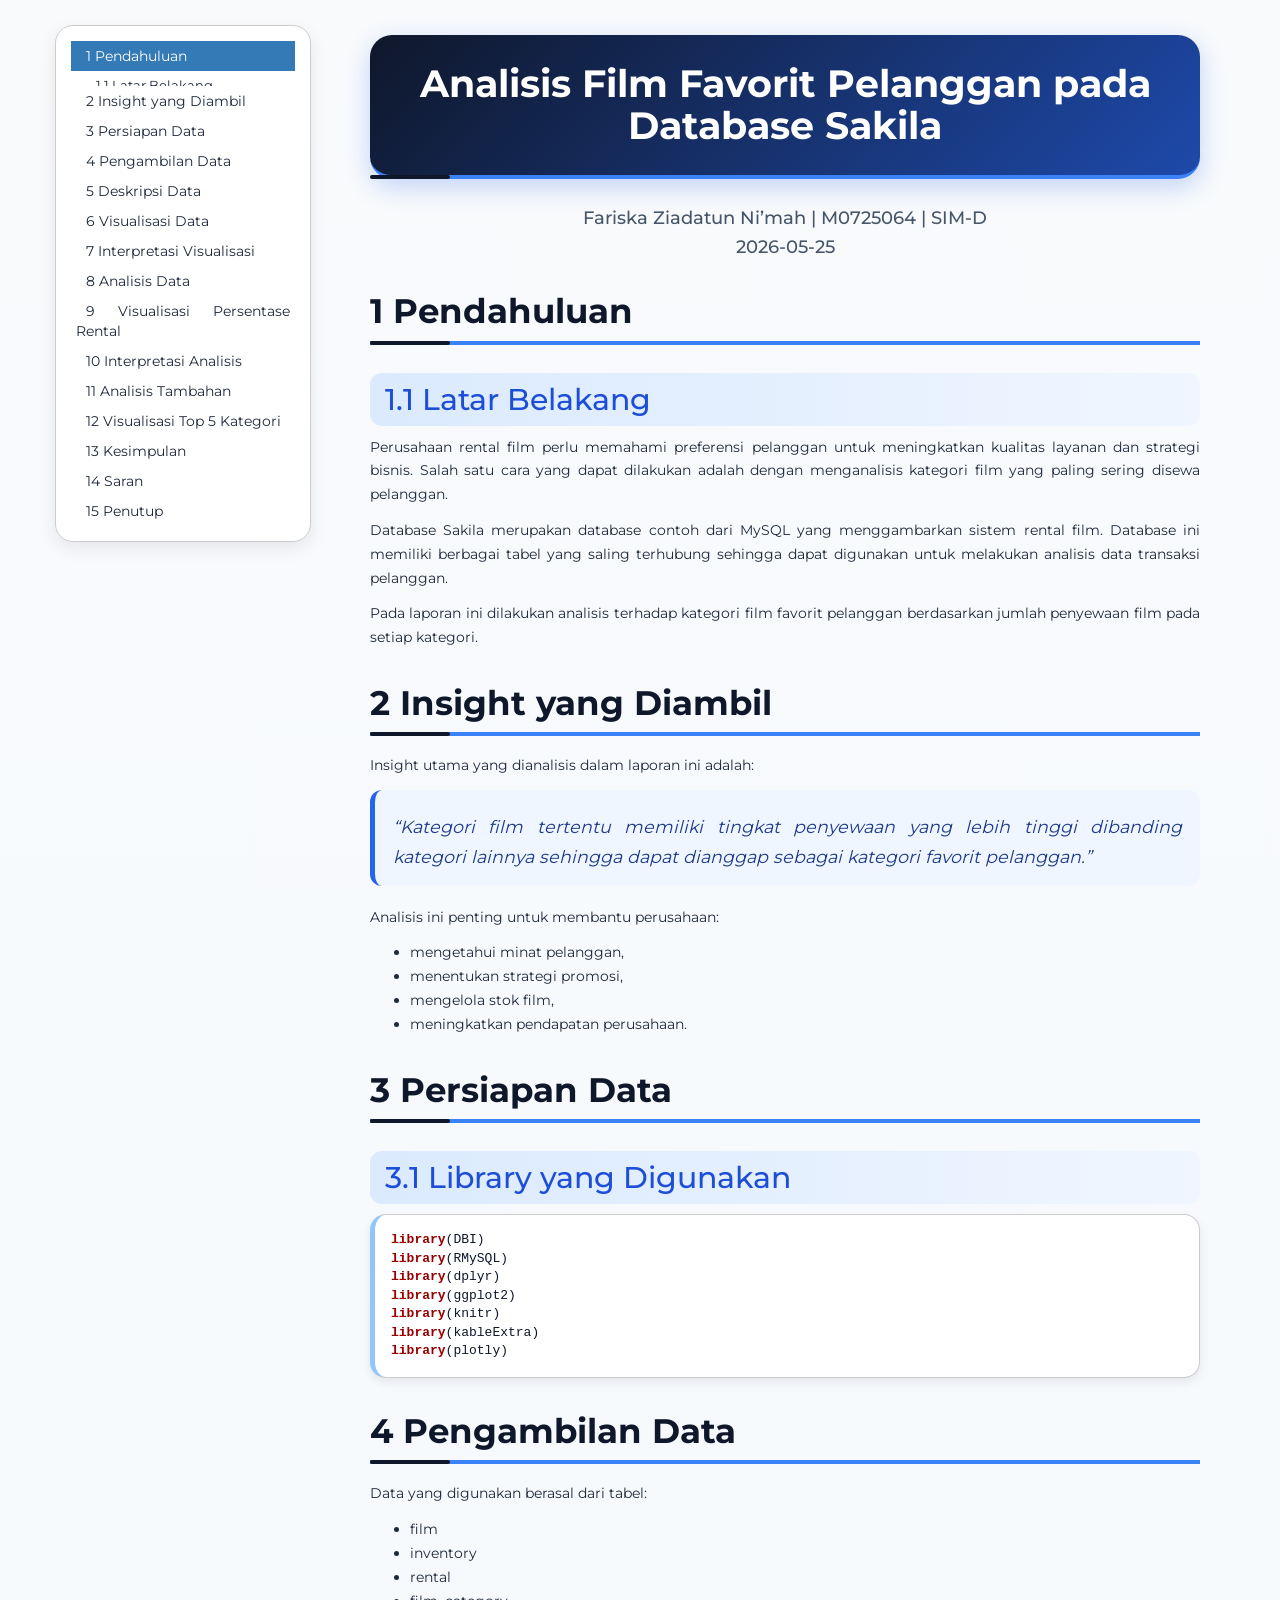
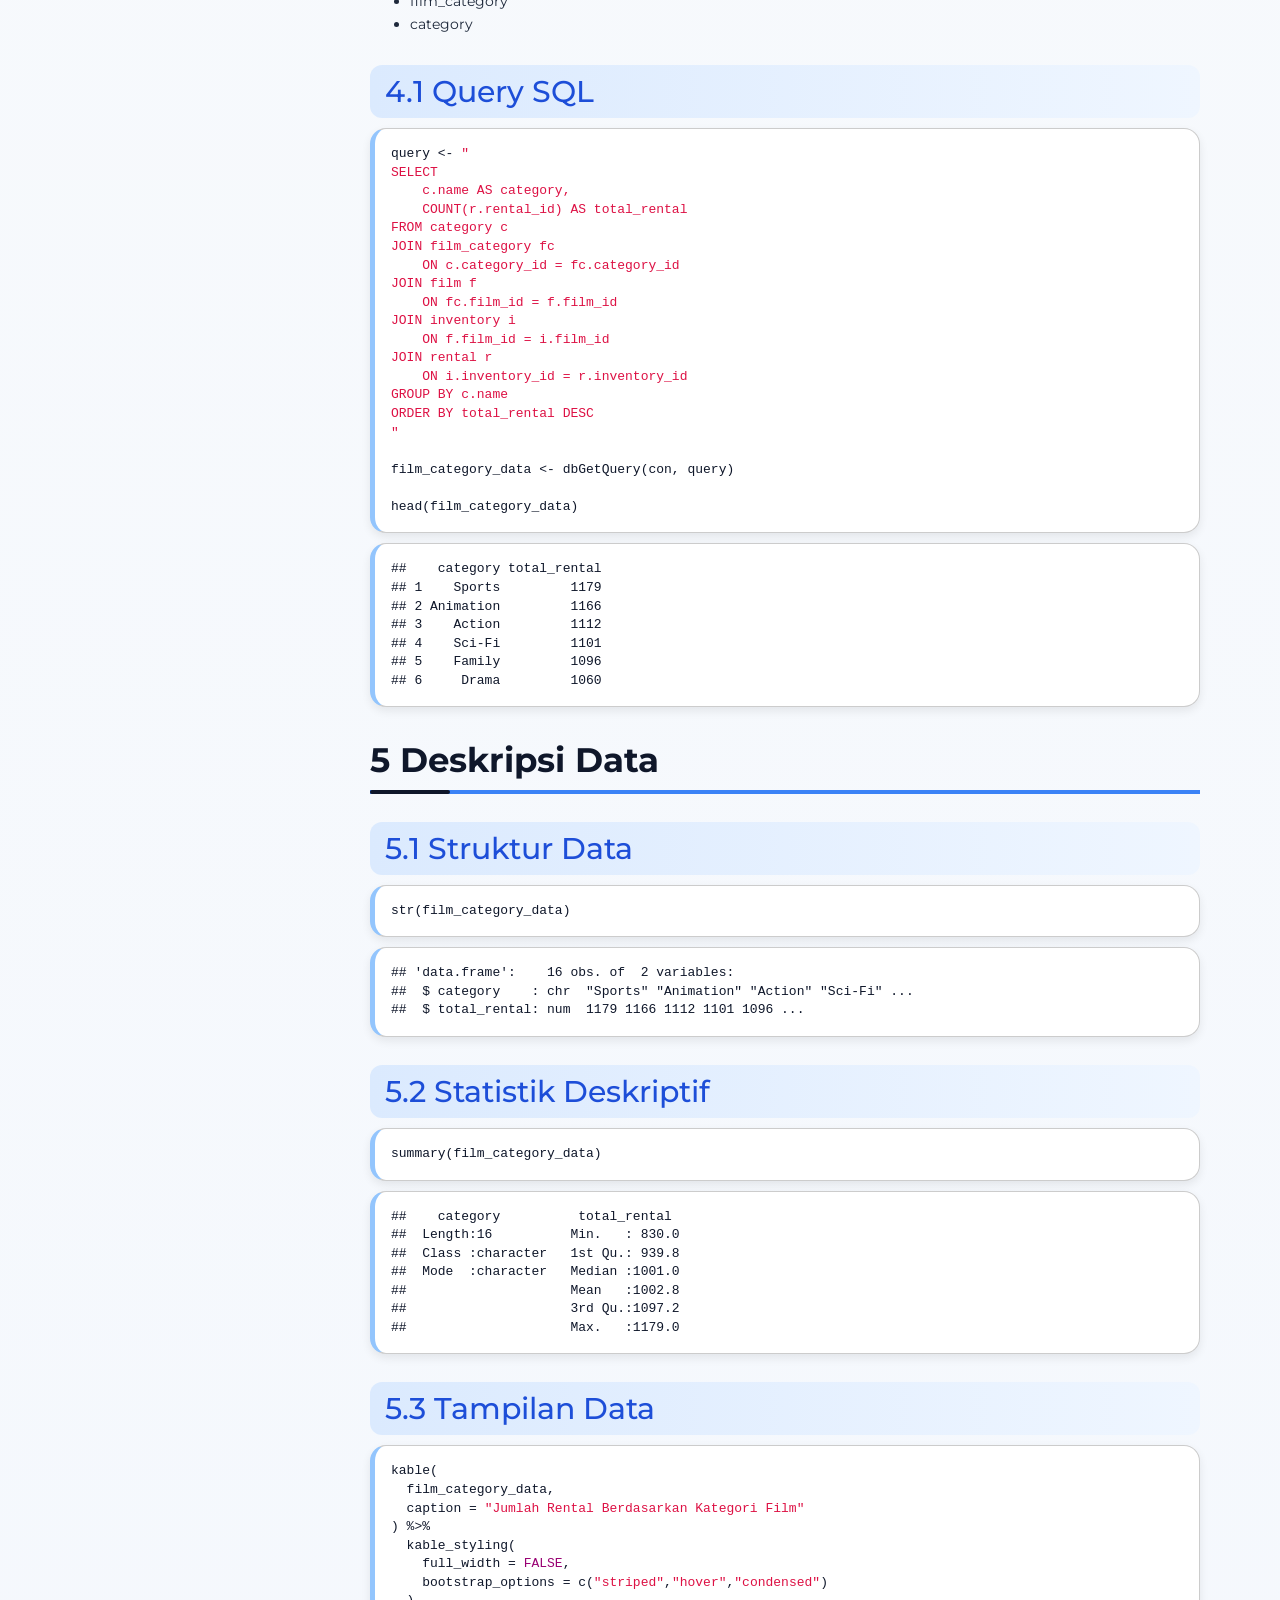
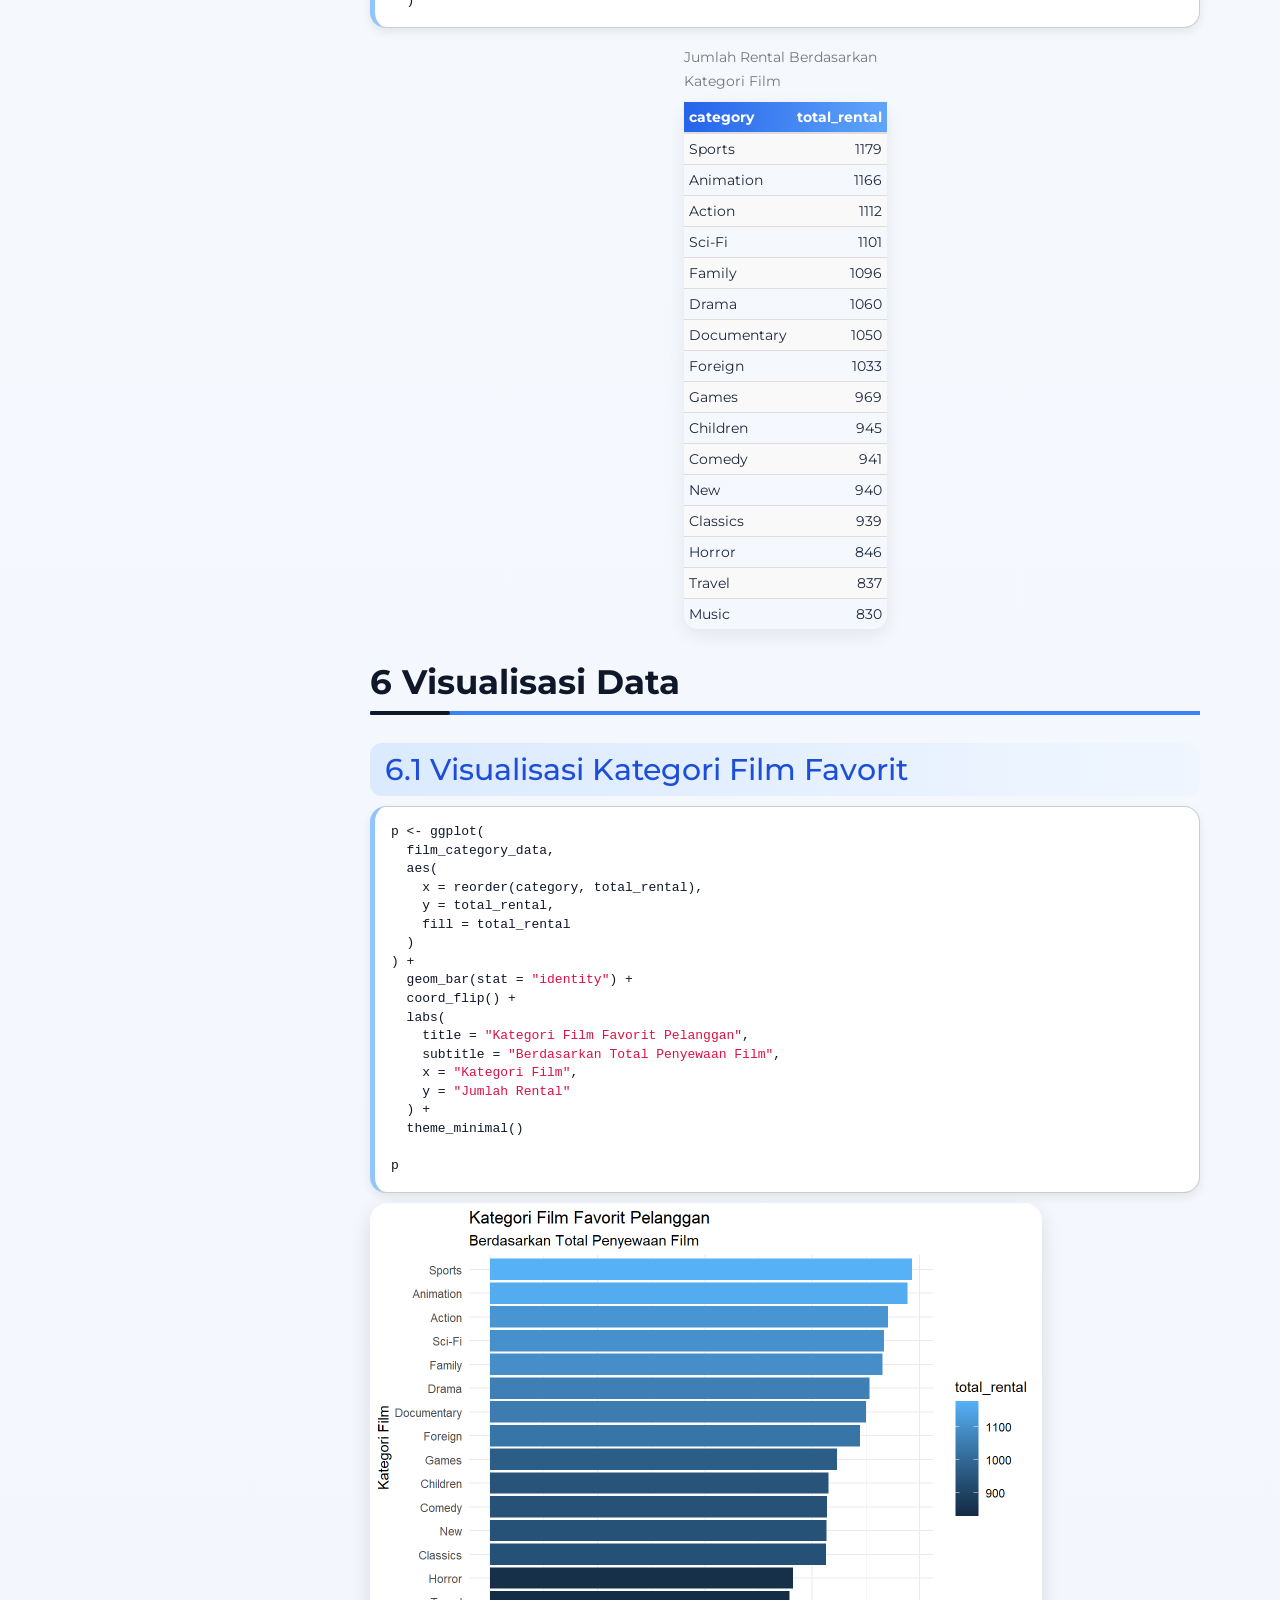
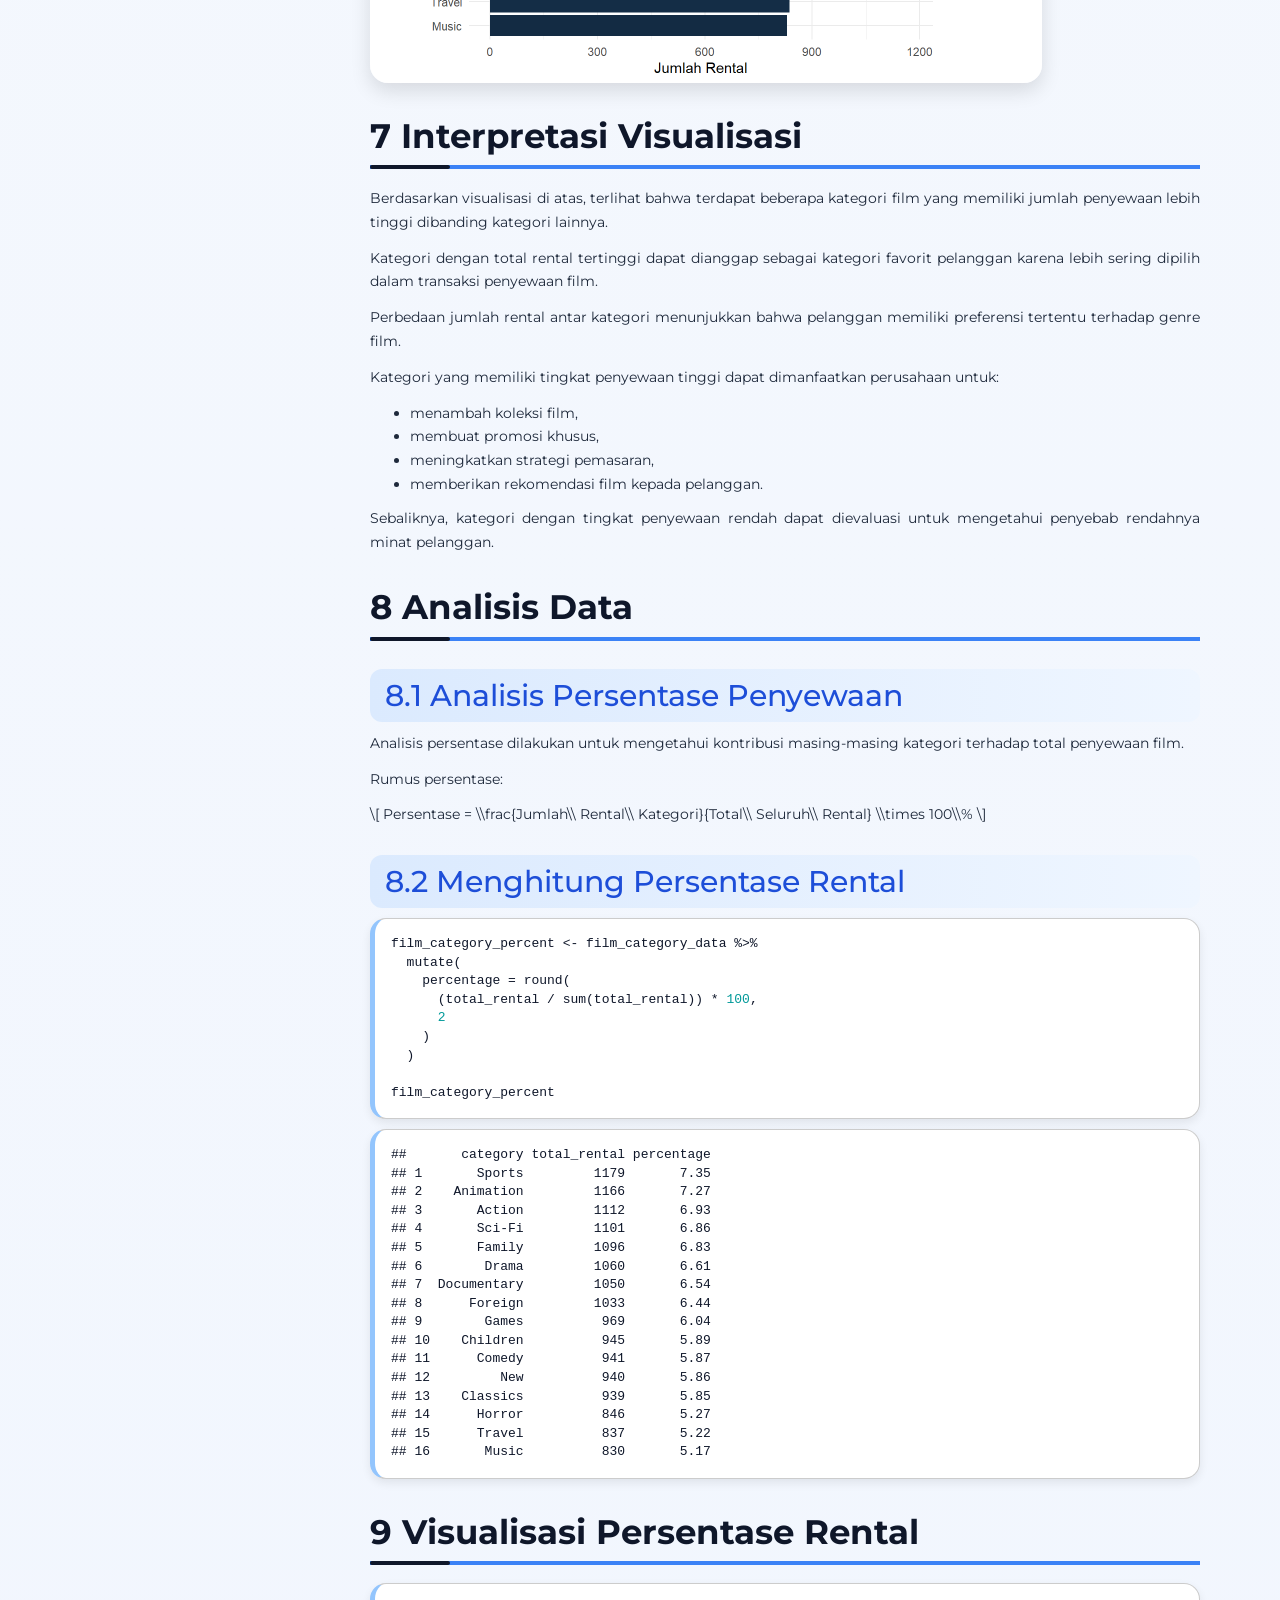
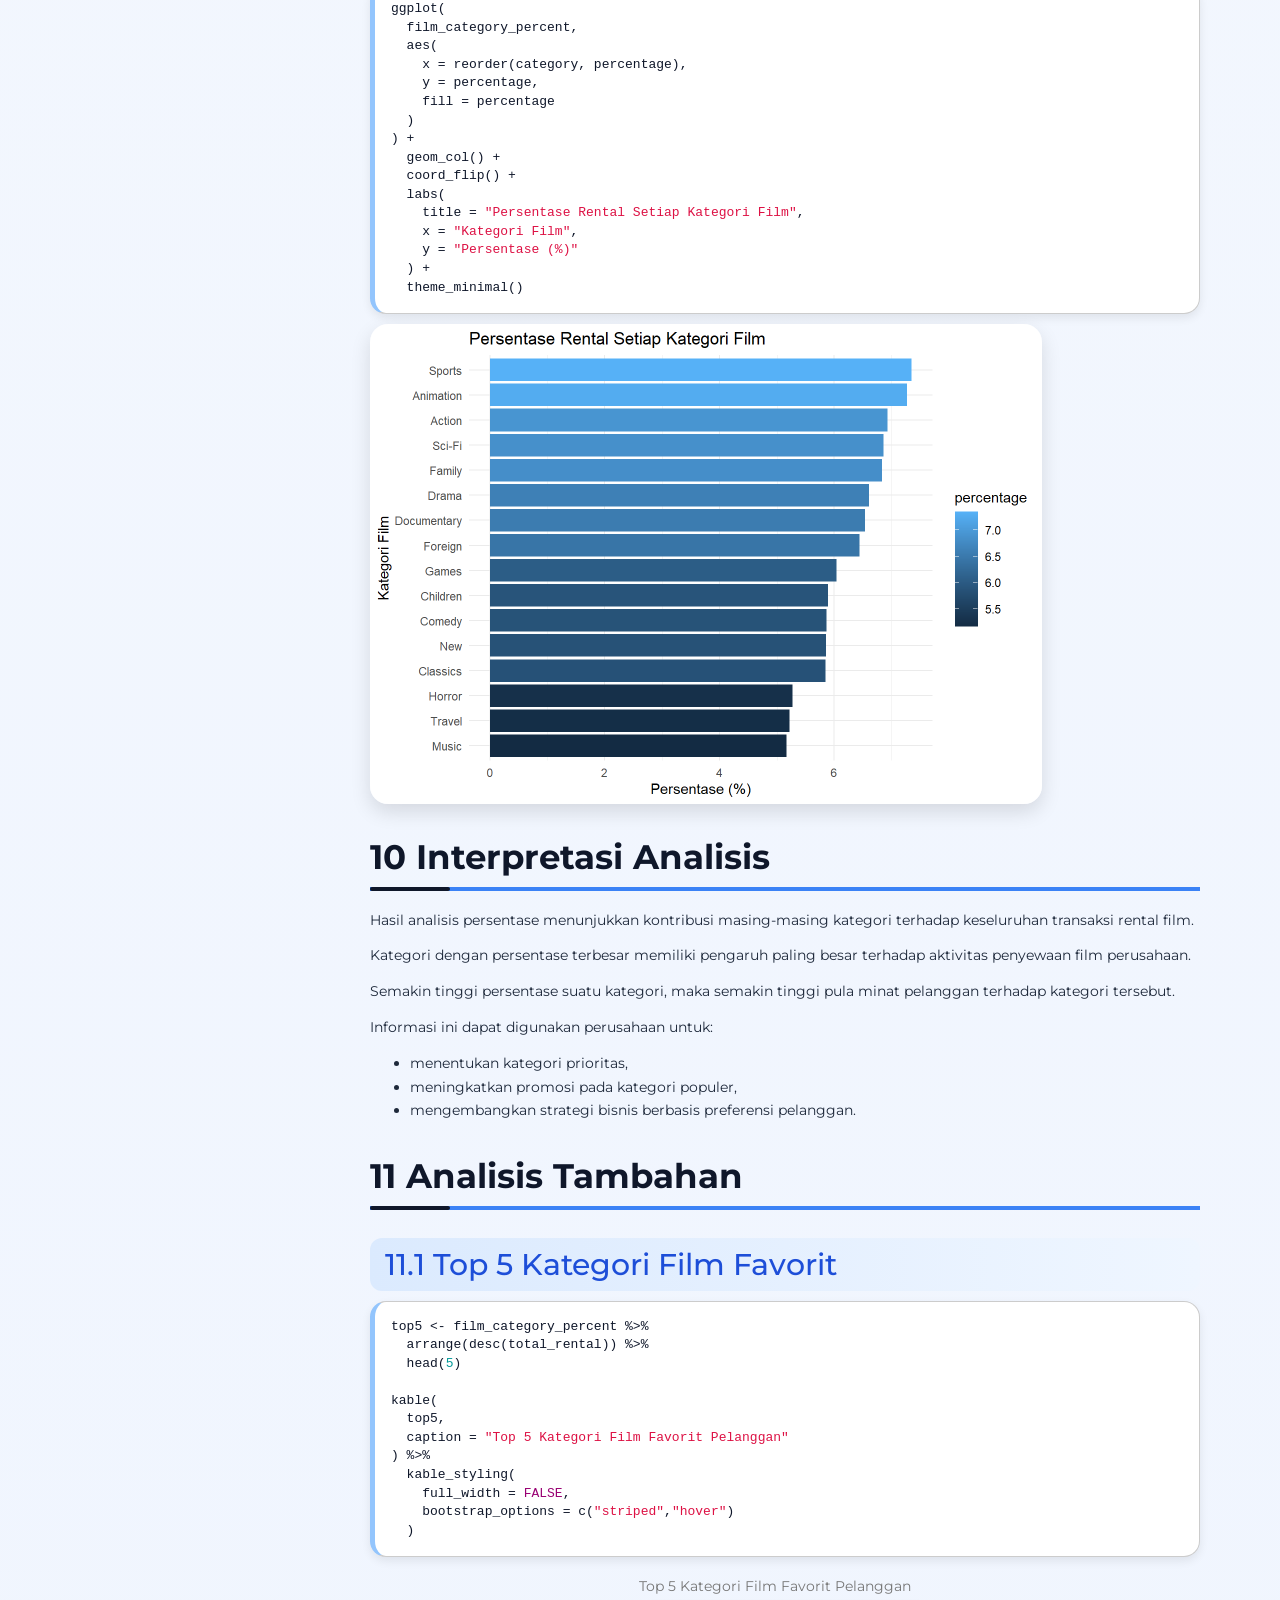
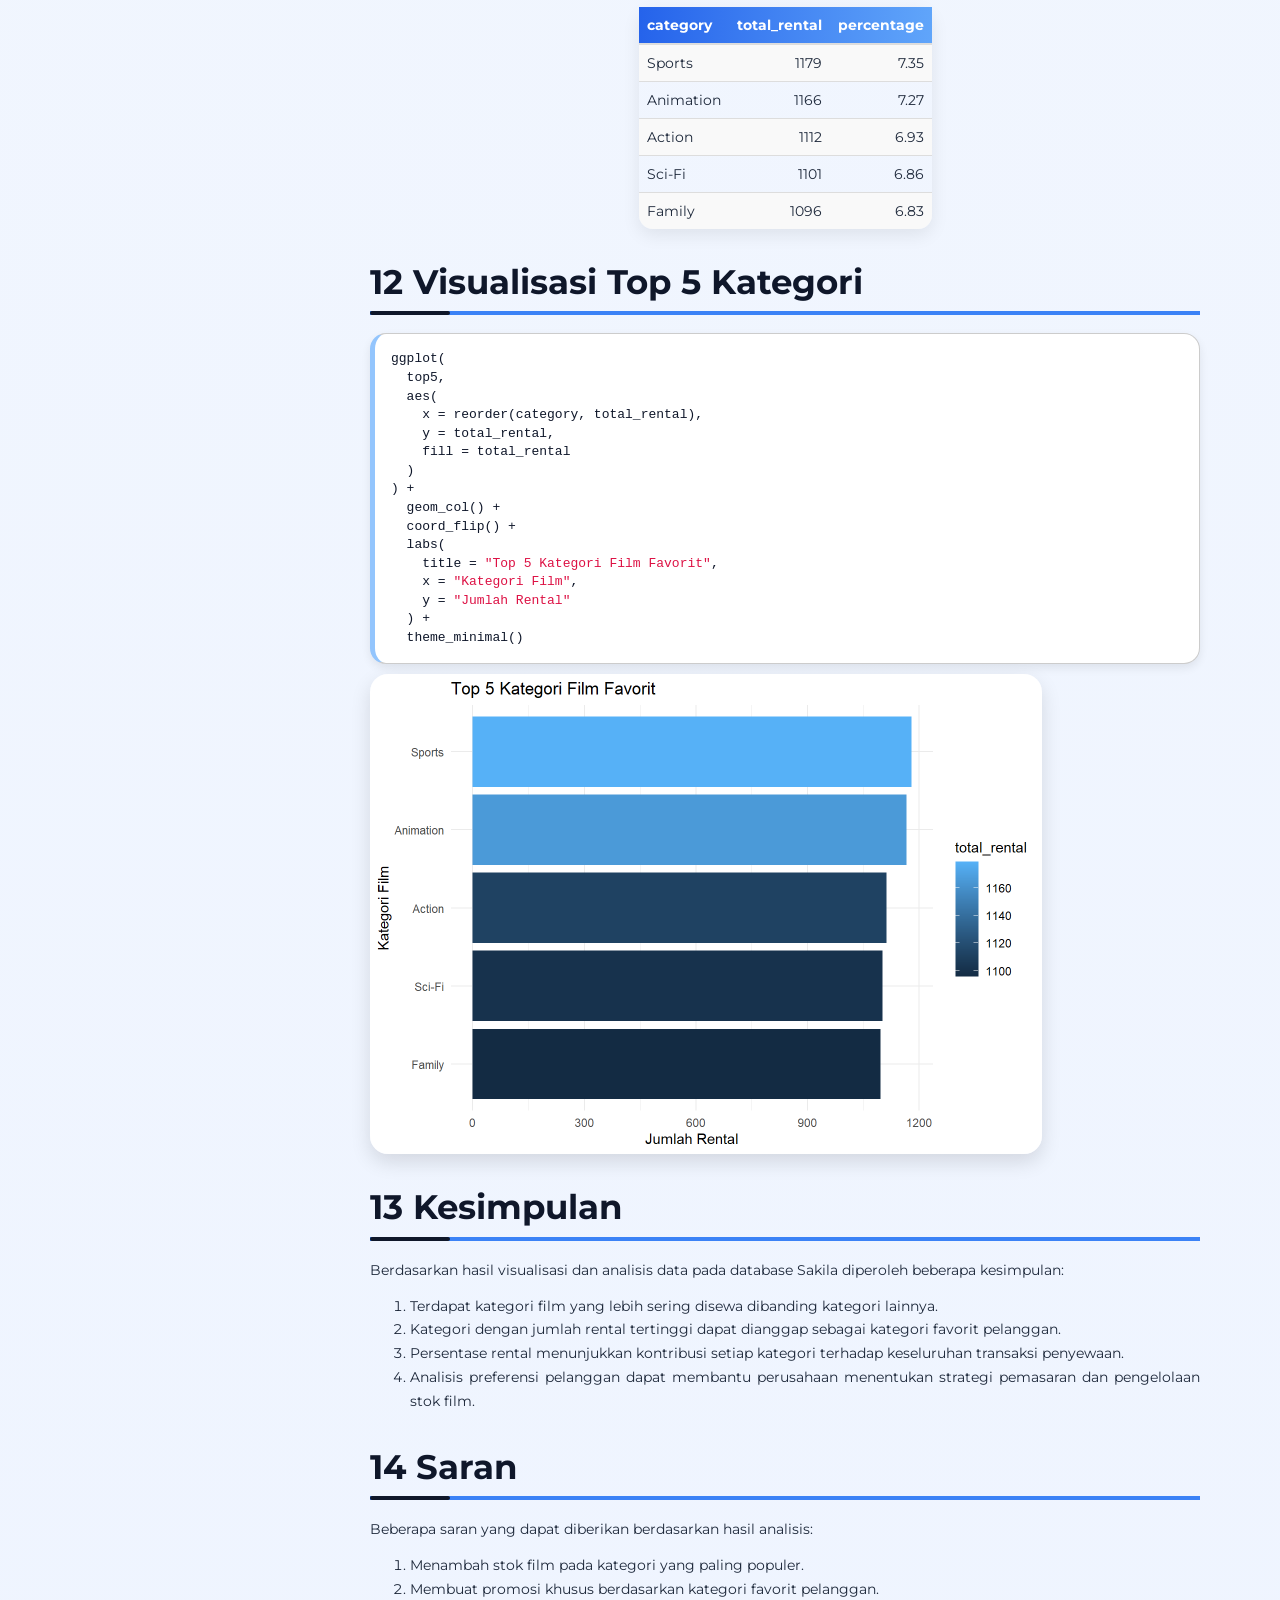
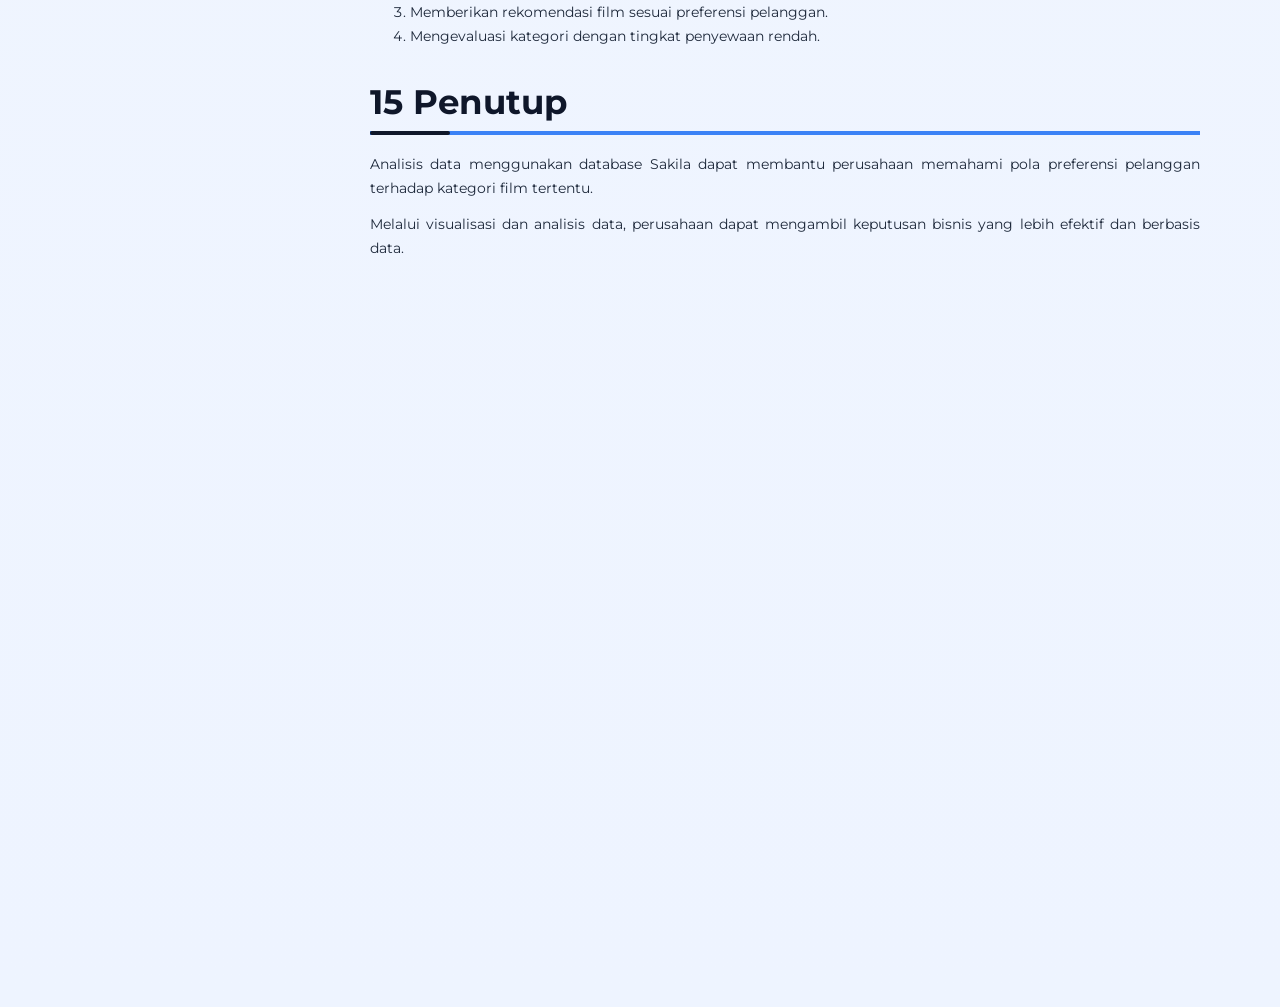
==== SIM_CM1_D_M0725064.html @ 15ae7897 "Add files via upload" ====
<!DOCTYPE html>

<html>

<head>

<meta charset="utf-8" />
<meta name="generator" content="pandoc" />
<meta http-equiv="X-UA-Compatible" content="IE=EDGE" />


<meta name="author" content="Fariska Ziadatun Ni’mah | M0725064 | SIM-D" />

<meta name="date" content="2026-05-25" />

<title>Analisis Film Favorit Pelanggan pada Database Sakila</title>

<script>// Pandoc 2.9 adds attributes on both header and div. We remove the former (to
// be compatible with the behavior of Pandoc < 2.8).
document.addEventListener('DOMContentLoaded', function(e) {
  var hs = document.querySelectorAll("div.section[class*='level'] > :first-child");
  var i, h, a;
  for (i = 0; i < hs.length; i++) {
    h = hs[i];
    if (!/^h[1-6]$/i.test(h.tagName)) continue;  // it should be a header h1-h6
    a = h.attributes;
    while (a.length > 0) h.removeAttribute(a[0].name);
  }
});
</script>
<script>/*! jQuery v3.6.0 | (c) OpenJS Foundation and other contributors | jquery.org/license */
!function(e,t){"use strict";"object"==typeof module&&"object"==typeof module.exports?module.exports=e.document?t(e,!0):function(e){if(!e.document)throw new Error("jQuery requires a window with a document");return t(e)}:t(e)}("undefined"!=typeof window?window:this,function(C,e){"use strict";var t=[],r=Object.getPrototypeOf,s=t.slice,g=t.flat?function(e){return t.flat.call(e)}:function(e){return t.concat.apply([],e)},u=t.push,i=t.indexOf,n={},o=n.toString,v=n.hasOwnProperty,a=v.toString,l=a.call(Object),y={},m=function(e){return"function"==typeof e&&"number"!=typeof e.nodeType&&"function"!=typeof e.item},x=function(e){return null!=e&&e===e.window},E=C.document,c={type:!0,src:!0,nonce:!0,noModule:!0};function b(e,t,n){var r,i,o=(n=n||E).createElement("script");if(o.text=e,t)for(r in c)(i=t[r]||t.getAttribute&&t.getAttribute(r))&&o.setAttribute(r,i);n.head.appendChild(o).parentNode.removeChild(o)}function w(e){return null==e?e+"":"object"==typeof e||"function"==typeof e?n[o.call(e)]||"object":typeof e}var f="3.6.0",S=function(e,t){return new S.fn.init(e,t)};function p(e){var t=!!e&&"length"in e&&e.length,n=w(e);return!m(e)&&!x(e)&&("array"===n||0===t||"number"==typeof t&&0<t&&t-1 in e)}S.fn=S.prototype={jquery:f,constructor:S,length:0,toArray:function(){return s.call(this)},get:function(e){return null==e?s.call(this):e<0?this[e+this.length]:this[e]},pushStack:function(e){var t=S.merge(this.constructor(),e);return t.prevObject=this,t},each:function(e){return S.each(this,e)},map:function(n){return this.pushStack(S.map(this,function(e,t){return n.call(e,t,e)}))},slice:function(){return this.pushStack(s.apply(this,arguments))},first:function(){return this.eq(0)},last:function(){return this.eq(-1)},even:function(){return this.pushStack(S.grep(this,function(e,t){return(t+1)%2}))},odd:function(){return this.pushStack(S.grep(this,function(e,t){return t%2}))},eq:function(e){var t=this.length,n=+e+(e<0?t:0);return this.pushStack(0<=n&&n<t?[this[n]]:[])},end:function(){return this.prevObject||this.constructor()},push:u,sort:t.sort,splice:t.splice},S.extend=S.fn.extend=function(){var e,t,n,r,i,o,a=arguments[0]||{},s=1,u=arguments.length,l=!1;for("boolean"==typeof a&&(l=a,a=arguments[s]||{},s++),"object"==typeof a||m(a)||(a={}),s===u&&(a=this,s--);s<u;s++)if(null!=(e=arguments[s]))for(t in e)r=e[t],"__proto__"!==t&&a!==r&&(l&&r&&(S.isPlainObject(r)||(i=Array.isArray(r)))?(n=a[t],o=i&&!Array.isArray(n)?[]:i||S.isPlainObject(n)?n:{},i=!1,a[t]=S.extend(l,o,r)):void 0!==r&&(a[t]=r));return a},S.extend({expando:"jQuery"+(f+Math.random()).replace(/\D/g,""),isReady:!0,error:function(e){throw new Error(e)},noop:function(){},isPlainObject:function(e){var t,n;return!(!e||"[object Object]"!==o.call(e))&&(!(t=r(e))||"function"==typeof(n=v.call(t,"constructor")&&t.constructor)&&a.call(n)===l)},isEmptyObject:function(e){var t;for(t in e)return!1;return!0},globalEval:function(e,t,n){b(e,{nonce:t&&t.nonce},n)},each:function(e,t){var n,r=0;if(p(e)){for(n=e.length;r<n;r++)if(!1===t.call(e[r],r,e[r]))break}else for(r in e)if(!1===t.call(e[r],r,e[r]))break;return e},makeArray:function(e,t){var n=t||[];return null!=e&&(p(Object(e))?S.merge(n,"string"==typeof e?[e]:e):u.call(n,e)),n},inArray:function(e,t,n){return null==t?-1:i.call(t,e,n)},merge:function(e,t){for(var n=+t.length,r=0,i=e.length;r<n;r++)e[i++]=t[r];return e.length=i,e},grep:function(e,t,n){for(var r=[],i=0,o=e.length,a=!n;i<o;i++)!t(e[i],i)!==a&&r.push(e[i]);return r},map:function(e,t,n){var r,i,o=0,a=[];if(p(e))for(r=e.length;o<r;o++)null!=(i=t(e[o],o,n))&&a.push(i);else for(o in e)null!=(i=t(e[o],o,n))&&a.push(i);return g(a)},guid:1,support:y}),"function"==typeof Symbol&&(S.fn[Symbol.iterator]=t[Symbol.iterator]),S.each("Boolean Number String Function Array Date RegExp Object Error Symbol".split(" "),function(e,t){n["[object "+t+"]"]=t.toLowerCase()});var d=function(n){var e,d,b,o,i,h,f,g,w,u,l,T,C,a,E,v,s,c,y,S="sizzle"+1*new Date,p=n.document,k=0,r=0,m=ue(),x=ue(),A=ue(),N=ue(),j=function(e,t){return e===t&&(l=!0),0},D={}.hasOwnProperty,t=[],q=t.pop,L=t.push,H=t.push,O=t.slice,P=function(e,t){for(var n=0,r=e.length;n<r;n++)if(e[n]===t)return n;return-1},R="checked|selected|async|autofocus|autoplay|controls|defer|disabled|hidden|ismap|loop|multiple|open|readonly|required|scoped",M="[\\x20\\t\\r\\n\\f]",I="(?:\\\\[\\da-fA-F]{1,6}"+M+"?|\\\\[^\\r\\n\\f]|[\\w-]|[^\0-\\x7f])+",W="\\["+M+"*("+I+")(?:"+M+"*([*^$|!~]?=)"+M+"*(?:'((?:\\\\.|[^\\\\'])*)'|\"((?:\\\\.|[^\\\\\"])*)\"|("+I+"))|)"+M+"*\\]",F=":("+I+")(?:\\((('((?:\\\\.|[^\\\\'])*)'|\"((?:\\\\.|[^\\\\\"])*)\")|((?:\\\\.|[^\\\\()[\\]]|"+W+")*)|.*)\\)|)",B=new RegExp(M+"+","g"),$=new RegExp("^"+M+"+|((?:^|[^\\\\])(?:\\\\.)*)"+M+"+$","g"),_=new RegExp("^"+M+"*,"+M+"*"),z=new RegExp("^"+M+"*([>+~]|"+M+")"+M+"*"),U=new RegExp(M+"|>"),X=new RegExp(F),V=new RegExp("^"+I+"$"),G={ID:new RegExp("^#("+I+")"),CLASS:new RegExp("^\\.("+I+")"),TAG:new RegExp("^("+I+"|[*])"),ATTR:new RegExp("^"+W),PSEUDO:new RegExp("^"+F),CHILD:new RegExp("^:(only|first|last|nth|nth-last)-(child|of-type)(?:\\("+M+"*(even|odd|(([+-]|)(\\d*)n|)"+M+"*(?:([+-]|)"+M+"*(\\d+)|))"+M+"*\\)|)","i"),bool:new RegExp("^(?:"+R+")$","i"),needsContext:new RegExp("^"+M+"*[>+~]|:(even|odd|eq|gt|lt|nth|first|last)(?:\\("+M+"*((?:-\\d)?\\d*)"+M+"*\\)|)(?=[^-]|$)","i")},Y=/HTML$/i,Q=/^(?:input|select|textarea|button)$/i,J=/^h\d$/i,K=/^[^{]+\{\s*\[native \w/,Z=/^(?:#([\w-]+)|(\w+)|\.([\w-]+))$/,ee=/[+~]/,te=new RegExp("\\\\[\\da-fA-F]{1,6}"+M+"?|\\\\([^\\r\\n\\f])","g"),ne=function(e,t){var n="0x"+e.slice(1)-65536;return t||(n<0?String.fromCharCode(n+65536):String.fromCharCode(n>>10|55296,1023&n|56320))},re=/([\0-\x1f\x7f]|^-?\d)|^-$|[^\0-\x1f\x7f-\uFFFF\w-]/g,ie=function(e,t){return t?"\0"===e?"\ufffd":e.slice(0,-1)+"\\"+e.charCodeAt(e.length-1).toString(16)+" ":"\\"+e},oe=function(){T()},ae=be(function(e){return!0===e.disabled&&"fieldset"===e.nodeName.toLowerCase()},{dir:"parentNode",next:"legend"});try{H.apply(t=O.call(p.childNodes),p.childNodes),t[p.childNodes.length].nodeType}catch(e){H={apply:t.length?function(e,t){L.apply(e,O.call(t))}:function(e,t){var n=e.length,r=0;while(e[n++]=t[r++]);e.length=n-1}}}function se(t,e,n,r){var i,o,a,s,u,l,c,f=e&&e.ownerDocument,p=e?e.nodeType:9;if(n=n||[],"string"!=typeof t||!t||1!==p&&9!==p&&11!==p)return n;if(!r&&(T(e),e=e||C,E)){if(11!==p&&(u=Z.exec(t)))if(i=u[1]){if(9===p){if(!(a=e.getElementById(i)))return n;if(a.id===i)return n.push(a),n}else if(f&&(a=f.getElementById(i))&&y(e,a)&&a.id===i)return n.push(a),n}else{if(u[2])return H.apply(n,e.getElementsByTagName(t)),n;if((i=u[3])&&d.getElementsByClassName&&e.getElementsByClassName)return H.apply(n,e.getElementsByClassName(i)),n}if(d.qsa&&!N[t+" "]&&(!v||!v.test(t))&&(1!==p||"object"!==e.nodeName.toLowerCase())){if(c=t,f=e,1===p&&(U.test(t)||z.test(t))){(f=ee.test(t)&&ye(e.parentNode)||e)===e&&d.scope||((s=e.getAttribute("id"))?s=s.replace(re,ie):e.setAttribute("id",s=S)),o=(l=h(t)).length;while(o--)l[o]=(s?"#"+s:":scope")+" "+xe(l[o]);c=l.join(",")}try{return H.apply(n,f.querySelectorAll(c)),n}catch(e){N(t,!0)}finally{s===S&&e.removeAttribute("id")}}}return g(t.replace($,"$1"),e,n,r)}function ue(){var r=[];return function e(t,n){return r.push(t+" ")>b.cacheLength&&delete e[r.shift()],e[t+" "]=n}}function le(e){return e[S]=!0,e}function ce(e){var t=C.createElement("fieldset");try{return!!e(t)}catch(e){return!1}finally{t.parentNode&&t.parentNode.removeChild(t),t=null}}function fe(e,t){var n=e.split("|"),r=n.length;while(r--)b.attrHandle[n[r]]=t}function pe(e,t){var n=t&&e,r=n&&1===e.nodeType&&1===t.nodeType&&e.sourceIndex-t.sourceIndex;if(r)return r;if(n)while(n=n.nextSibling)if(n===t)return-1;return e?1:-1}function de(t){return function(e){return"input"===e.nodeName.toLowerCase()&&e.type===t}}function he(n){return function(e){var t=e.nodeName.toLowerCase();return("input"===t||"button"===t)&&e.type===n}}function ge(t){return function(e){return"form"in e?e.parentNode&&!1===e.disabled?"label"in e?"label"in e.parentNode?e.parentNode.disabled===t:e.disabled===t:e.isDisabled===t||e.isDisabled!==!t&&ae(e)===t:e.disabled===t:"label"in e&&e.disabled===t}}function ve(a){return le(function(o){return o=+o,le(function(e,t){var n,r=a([],e.length,o),i=r.length;while(i--)e[n=r[i]]&&(e[n]=!(t[n]=e[n]))})})}function ye(e){return e&&"undefined"!=typeof e.getElementsByTagName&&e}for(e in d=se.support={},i=se.isXML=function(e){var t=e&&e.namespaceURI,n=e&&(e.ownerDocument||e).documentElement;return!Y.test(t||n&&n.nodeName||"HTML")},T=se.setDocument=function(e){var t,n,r=e?e.ownerDocument||e:p;return r!=C&&9===r.nodeType&&r.documentElement&&(a=(C=r).documentElement,E=!i(C),p!=C&&(n=C.defaultView)&&n.top!==n&&(n.addEventListener?n.addEventListener("unload",oe,!1):n.attachEvent&&n.attachEvent("onunload",oe)),d.scope=ce(function(e){return a.appendChild(e).appendChild(C.createElement("div")),"undefined"!=typeof e.querySelectorAll&&!e.querySelectorAll(":scope fieldset div").length}),d.attributes=ce(function(e){return e.className="i",!e.getAttribute("className")}),d.getElementsByTagName=ce(function(e){return e.appendChild(C.createComment("")),!e.getElementsByTagName("*").length}),d.getElementsByClassName=K.test(C.getElementsByClassName),d.getById=ce(function(e){return a.appendChild(e).id=S,!C.getElementsByName||!C.getElementsByName(S).length}),d.getById?(b.filter.ID=function(e){var t=e.replace(te,ne);return function(e){return e.getAttribute("id")===t}},b.find.ID=function(e,t){if("undefined"!=typeof t.getElementById&&E){var n=t.getElementById(e);return n?[n]:[]}}):(b.filter.ID=function(e){var n=e.replace(te,ne);return function(e){var t="undefined"!=typeof e.getAttributeNode&&e.getAttributeNode("id");return t&&t.value===n}},b.find.ID=function(e,t){if("undefined"!=typeof t.getElementById&&E){var n,r,i,o=t.getElementById(e);if(o){if((n=o.getAttributeNode("id"))&&n.value===e)return[o];i=t.getElementsByName(e),r=0;while(o=i[r++])if((n=o.getAttributeNode("id"))&&n.value===e)return[o]}return[]}}),b.find.TAG=d.getElementsByTagName?function(e,t){return"undefined"!=typeof t.getElementsByTagName?t.getElementsByTagName(e):d.qsa?t.querySelectorAll(e):void 0}:function(e,t){var n,r=[],i=0,o=t.getElementsByTagName(e);if("*"===e){while(n=o[i++])1===n.nodeType&&r.push(n);return r}return o},b.find.CLASS=d.getElementsByClassName&&function(e,t){if("undefined"!=typeof t.getElementsByClassName&&E)return t.getElementsByClassName(e)},s=[],v=[],(d.qsa=K.test(C.querySelectorAll))&&(ce(function(e){var t;a.appendChild(e).innerHTML="<a id='"+S+"'></a><select id='"+S+"-\r\\' msallowcapture=''><option selected=''></option></select>",e.querySelectorAll("[msallowcapture^='']").length&&v.push("[*^$]="+M+"*(?:''|\"\")"),e.querySelectorAll("[selected]").length||v.push("\\["+M+"*(?:value|"+R+")"),e.querySelectorAll("[id~="+S+"-]").length||v.push("~="),(t=C.createElement("input")).setAttribute("name",""),e.appendChild(t),e.querySelectorAll("[name='']").length||v.push("\\["+M+"*name"+M+"*="+M+"*(?:''|\"\")"),e.querySelectorAll(":checked").length||v.push(":checked"),e.querySelectorAll("a#"+S+"+*").length||v.push(".#.+[+~]"),e.querySelectorAll("\\\f"),v.push("[\\r\\n\\f]")}),ce(function(e){e.innerHTML="<a href='' disabled='disabled'></a><select disabled='disabled'><option/></select>";var t=C.createElement("input");t.setAttribute("type","hidden"),e.appendChild(t).setAttribute("name","D"),e.querySelectorAll("[name=d]").length&&v.push("name"+M+"*[*^$|!~]?="),2!==e.querySelectorAll(":enabled").length&&v.push(":enabled",":disabled"),a.appendChild(e).disabled=!0,2!==e.querySelectorAll(":disabled").length&&v.push(":enabled",":disabled"),e.querySelectorAll("*,:x"),v.push(",.*:")})),(d.matchesSelector=K.test(c=a.matches||a.webkitMatchesSelector||a.mozMatchesSelector||a.oMatchesSelector||a.msMatchesSelector))&&ce(function(e){d.disconnectedMatch=c.call(e,"*"),c.call(e,"[s!='']:x"),s.push("!=",F)}),v=v.length&&new RegExp(v.join("|")),s=s.length&&new RegExp(s.join("|")),t=K.test(a.compareDocumentPosition),y=t||K.test(a.contains)?function(e,t){var n=9===e.nodeType?e.documentElement:e,r=t&&t.parentNode;return e===r||!(!r||1!==r.nodeType||!(n.contains?n.contains(r):e.compareDocumentPosition&&16&e.compareDocumentPosition(r)))}:function(e,t){if(t)while(t=t.parentNode)if(t===e)return!0;return!1},j=t?function(e,t){if(e===t)return l=!0,0;var n=!e.compareDocumentPosition-!t.compareDocumentPosition;return n||(1&(n=(e.ownerDocument||e)==(t.ownerDocument||t)?e.compareDocumentPosition(t):1)||!d.sortDetached&&t.compareDocumentPosition(e)===n?e==C||e.ownerDocument==p&&y(p,e)?-1:t==C||t.ownerDocument==p&&y(p,t)?1:u?P(u,e)-P(u,t):0:4&n?-1:1)}:function(e,t){if(e===t)return l=!0,0;var n,r=0,i=e.parentNode,o=t.parentNode,a=[e],s=[t];if(!i||!o)return e==C?-1:t==C?1:i?-1:o?1:u?P(u,e)-P(u,t):0;if(i===o)return pe(e,t);n=e;while(n=n.parentNode)a.unshift(n);n=t;while(n=n.parentNode)s.unshift(n);while(a[r]===s[r])r++;return r?pe(a[r],s[r]):a[r]==p?-1:s[r]==p?1:0}),C},se.matches=function(e,t){return se(e,null,null,t)},se.matchesSelector=function(e,t){if(T(e),d.matchesSelector&&E&&!N[t+" "]&&(!s||!s.test(t))&&(!v||!v.test(t)))try{var n=c.call(e,t);if(n||d.disconnectedMatch||e.document&&11!==e.document.nodeType)return n}catch(e){N(t,!0)}return 0<se(t,C,null,[e]).length},se.contains=function(e,t){return(e.ownerDocument||e)!=C&&T(e),y(e,t)},se.attr=function(e,t){(e.ownerDocument||e)!=C&&T(e);var n=b.attrHandle[t.toLowerCase()],r=n&&D.call(b.attrHandle,t.toLowerCase())?n(e,t,!E):void 0;return void 0!==r?r:d.attributes||!E?e.getAttribute(t):(r=e.getAttributeNode(t))&&r.specified?r.value:null},se.escape=function(e){return(e+"").replace(re,ie)},se.error=function(e){throw new Error("Syntax error, unrecognized expression: "+e)},se.uniqueSort=function(e){var t,n=[],r=0,i=0;if(l=!d.detectDuplicates,u=!d.sortStable&&e.slice(0),e.sort(j),l){while(t=e[i++])t===e[i]&&(r=n.push(i));while(r--)e.splice(n[r],1)}return u=null,e},o=se.getText=function(e){var t,n="",r=0,i=e.nodeType;if(i){if(1===i||9===i||11===i){if("string"==typeof e.textContent)return e.textContent;for(e=e.firstChild;e;e=e.nextSibling)n+=o(e)}else if(3===i||4===i)return e.nodeValue}else while(t=e[r++])n+=o(t);return n},(b=se.selectors={cacheLength:50,createPseudo:le,match:G,attrHandle:{},find:{},relative:{">":{dir:"parentNode",first:!0}," ":{dir:"parentNode"},"+":{dir:"previousSibling",first:!0},"~":{dir:"previousSibling"}},preFilter:{ATTR:function(e){return e[1]=e[1].replace(te,ne),e[3]=(e[3]||e[4]||e[5]||"").replace(te,ne),"~="===e[2]&&(e[3]=" "+e[3]+" "),e.slice(0,4)},CHILD:function(e){return e[1]=e[1].toLowerCase(),"nth"===e[1].slice(0,3)?(e[3]||se.error(e[0]),e[4]=+(e[4]?e[5]+(e[6]||1):2*("even"===e[3]||"odd"===e[3])),e[5]=+(e[7]+e[8]||"odd"===e[3])):e[3]&&se.error(e[0]),e},PSEUDO:function(e){var t,n=!e[6]&&e[2];return G.CHILD.test(e[0])?null:(e[3]?e[2]=e[4]||e[5]||"":n&&X.test(n)&&(t=h(n,!0))&&(t=n.indexOf(")",n.length-t)-n.length)&&(e[0]=e[0].slice(0,t),e[2]=n.slice(0,t)),e.slice(0,3))}},filter:{TAG:function(e){var t=e.replace(te,ne).toLowerCase();return"*"===e?function(){return!0}:function(e){return e.nodeName&&e.nodeName.toLowerCase()===t}},CLASS:function(e){var t=m[e+" "];return t||(t=new RegExp("(^|"+M+")"+e+"("+M+"|$)"))&&m(e,function(e){return t.test("string"==typeof e.className&&e.className||"undefined"!=typeof e.getAttribute&&e.getAttribute("class")||"")})},ATTR:function(n,r,i){return function(e){var t=se.attr(e,n);return null==t?"!="===r:!r||(t+="","="===r?t===i:"!="===r?t!==i:"^="===r?i&&0===t.indexOf(i):"*="===r?i&&-1<t.indexOf(i):"$="===r?i&&t.slice(-i.length)===i:"~="===r?-1<(" "+t.replace(B," ")+" ").indexOf(i):"|="===r&&(t===i||t.slice(0,i.length+1)===i+"-"))}},CHILD:function(h,e,t,g,v){var y="nth"!==h.slice(0,3),m="last"!==h.slice(-4),x="of-type"===e;return 1===g&&0===v?function(e){return!!e.parentNode}:function(e,t,n){var r,i,o,a,s,u,l=y!==m?"nextSibling":"previousSibling",c=e.parentNode,f=x&&e.nodeName.toLowerCase(),p=!n&&!x,d=!1;if(c){if(y){while(l){a=e;while(a=a[l])if(x?a.nodeName.toLowerCase()===f:1===a.nodeType)return!1;u=l="only"===h&&!u&&"nextSibling"}return!0}if(u=[m?c.firstChild:c.lastChild],m&&p){d=(s=(r=(i=(o=(a=c)[S]||(a[S]={}))[a.uniqueID]||(o[a.uniqueID]={}))[h]||[])[0]===k&&r[1])&&r[2],a=s&&c.childNodes[s];while(a=++s&&a&&a[l]||(d=s=0)||u.pop())if(1===a.nodeType&&++d&&a===e){i[h]=[k,s,d];break}}else if(p&&(d=s=(r=(i=(o=(a=e)[S]||(a[S]={}))[a.uniqueID]||(o[a.uniqueID]={}))[h]||[])[0]===k&&r[1]),!1===d)while(a=++s&&a&&a[l]||(d=s=0)||u.pop())if((x?a.nodeName.toLowerCase()===f:1===a.nodeType)&&++d&&(p&&((i=(o=a[S]||(a[S]={}))[a.uniqueID]||(o[a.uniqueID]={}))[h]=[k,d]),a===e))break;return(d-=v)===g||d%g==0&&0<=d/g}}},PSEUDO:function(e,o){var t,a=b.pseudos[e]||b.setFilters[e.toLowerCase()]||se.error("unsupported pseudo: "+e);return a[S]?a(o):1<a.length?(t=[e,e,"",o],b.setFilters.hasOwnProperty(e.toLowerCase())?le(function(e,t){var n,r=a(e,o),i=r.length;while(i--)e[n=P(e,r[i])]=!(t[n]=r[i])}):function(e){return a(e,0,t)}):a}},pseudos:{not:le(function(e){var r=[],i=[],s=f(e.replace($,"$1"));return s[S]?le(function(e,t,n,r){var i,o=s(e,null,r,[]),a=e.length;while(a--)(i=o[a])&&(e[a]=!(t[a]=i))}):function(e,t,n){return r[0]=e,s(r,null,n,i),r[0]=null,!i.pop()}}),has:le(function(t){return function(e){return 0<se(t,e).length}}),contains:le(function(t){return t=t.replace(te,ne),function(e){return-1<(e.textContent||o(e)).indexOf(t)}}),lang:le(function(n){return V.test(n||"")||se.error("unsupported lang: "+n),n=n.replace(te,ne).toLowerCase(),function(e){var t;do{if(t=E?e.lang:e.getAttribute("xml:lang")||e.getAttribute("lang"))return(t=t.toLowerCase())===n||0===t.indexOf(n+"-")}while((e=e.parentNode)&&1===e.nodeType);return!1}}),target:function(e){var t=n.location&&n.location.hash;return t&&t.slice(1)===e.id},root:function(e){return e===a},focus:function(e){return e===C.activeElement&&(!C.hasFocus||C.hasFocus())&&!!(e.type||e.href||~e.tabIndex)},enabled:ge(!1),disabled:ge(!0),checked:function(e){var t=e.nodeName.toLowerCase();return"input"===t&&!!e.checked||"option"===t&&!!e.selected},selected:function(e){return e.parentNode&&e.parentNode.selectedIndex,!0===e.selected},empty:function(e){for(e=e.firstChild;e;e=e.nextSibling)if(e.nodeType<6)return!1;return!0},parent:function(e){return!b.pseudos.empty(e)},header:function(e){return J.test(e.nodeName)},input:function(e){return Q.test(e.nodeName)},button:function(e){var t=e.nodeName.toLowerCase();return"input"===t&&"button"===e.type||"button"===t},text:function(e){var t;return"input"===e.nodeName.toLowerCase()&&"text"===e.type&&(null==(t=e.getAttribute("type"))||"text"===t.toLowerCase())},first:ve(function(){return[0]}),last:ve(function(e,t){return[t-1]}),eq:ve(function(e,t,n){return[n<0?n+t:n]}),even:ve(function(e,t){for(var n=0;n<t;n+=2)e.push(n);return e}),odd:ve(function(e,t){for(var n=1;n<t;n+=2)e.push(n);return e}),lt:ve(function(e,t,n){for(var r=n<0?n+t:t<n?t:n;0<=--r;)e.push(r);return e}),gt:ve(function(e,t,n){for(var r=n<0?n+t:n;++r<t;)e.push(r);return e})}}).pseudos.nth=b.pseudos.eq,{radio:!0,checkbox:!0,file:!0,password:!0,image:!0})b.pseudos[e]=de(e);for(e in{submit:!0,reset:!0})b.pseudos[e]=he(e);function me(){}function xe(e){for(var t=0,n=e.length,r="";t<n;t++)r+=e[t].value;return r}function be(s,e,t){var u=e.dir,l=e.next,c=l||u,f=t&&"parentNode"===c,p=r++;return e.first?function(e,t,n){while(e=e[u])if(1===e.nodeType||f)return s(e,t,n);return!1}:function(e,t,n){var r,i,o,a=[k,p];if(n){while(e=e[u])if((1===e.nodeType||f)&&s(e,t,n))return!0}else while(e=e[u])if(1===e.nodeType||f)if(i=(o=e[S]||(e[S]={}))[e.uniqueID]||(o[e.uniqueID]={}),l&&l===e.nodeName.toLowerCase())e=e[u]||e;else{if((r=i[c])&&r[0]===k&&r[1]===p)return a[2]=r[2];if((i[c]=a)[2]=s(e,t,n))return!0}return!1}}function we(i){return 1<i.length?function(e,t,n){var r=i.length;while(r--)if(!i[r](e,t,n))return!1;return!0}:i[0]}function Te(e,t,n,r,i){for(var o,a=[],s=0,u=e.length,l=null!=t;s<u;s++)(o=e[s])&&(n&&!n(o,r,i)||(a.push(o),l&&t.push(s)));return a}function Ce(d,h,g,v,y,e){return v&&!v[S]&&(v=Ce(v)),y&&!y[S]&&(y=Ce(y,e)),le(function(e,t,n,r){var i,o,a,s=[],u=[],l=t.length,c=e||function(e,t,n){for(var r=0,i=t.length;r<i;r++)se(e,t[r],n);return n}(h||"*",n.nodeType?[n]:n,[]),f=!d||!e&&h?c:Te(c,s,d,n,r),p=g?y||(e?d:l||v)?[]:t:f;if(g&&g(f,p,n,r),v){i=Te(p,u),v(i,[],n,r),o=i.length;while(o--)(a=i[o])&&(p[u[o]]=!(f[u[o]]=a))}if(e){if(y||d){if(y){i=[],o=p.length;while(o--)(a=p[o])&&i.push(f[o]=a);y(null,p=[],i,r)}o=p.length;while(o--)(a=p[o])&&-1<(i=y?P(e,a):s[o])&&(e[i]=!(t[i]=a))}}else p=Te(p===t?p.splice(l,p.length):p),y?y(null,t,p,r):H.apply(t,p)})}function Ee(e){for(var i,t,n,r=e.length,o=b.relative[e[0].type],a=o||b.relative[" "],s=o?1:0,u=be(function(e){return e===i},a,!0),l=be(function(e){return-1<P(i,e)},a,!0),c=[function(e,t,n){var r=!o&&(n||t!==w)||((i=t).nodeType?u(e,t,n):l(e,t,n));return i=null,r}];s<r;s++)if(t=b.relative[e[s].type])c=[be(we(c),t)];else{if((t=b.filter[e[s].type].apply(null,e[s].matches))[S]){for(n=++s;n<r;n++)if(b.relative[e[n].type])break;return Ce(1<s&&we(c),1<s&&xe(e.slice(0,s-1).concat({value:" "===e[s-2].type?"*":""})).replace($,"$1"),t,s<n&&Ee(e.slice(s,n)),n<r&&Ee(e=e.slice(n)),n<r&&xe(e))}c.push(t)}return we(c)}return me.prototype=b.filters=b.pseudos,b.setFilters=new me,h=se.tokenize=function(e,t){var n,r,i,o,a,s,u,l=x[e+" "];if(l)return t?0:l.slice(0);a=e,s=[],u=b.preFilter;while(a){for(o in n&&!(r=_.exec(a))||(r&&(a=a.slice(r[0].length)||a),s.push(i=[])),n=!1,(r=z.exec(a))&&(n=r.shift(),i.push({value:n,type:r[0].replace($," ")}),a=a.slice(n.length)),b.filter)!(r=G[o].exec(a))||u[o]&&!(r=u[o](r))||(n=r.shift(),i.push({value:n,type:o,matches:r}),a=a.slice(n.length));if(!n)break}return t?a.length:a?se.error(e):x(e,s).slice(0)},f=se.compile=function(e,t){var n,v,y,m,x,r,i=[],o=[],a=A[e+" "];if(!a){t||(t=h(e)),n=t.length;while(n--)(a=Ee(t[n]))[S]?i.push(a):o.push(a);(a=A(e,(v=o,m=0<(y=i).length,x=0<v.length,r=function(e,t,n,r,i){var o,a,s,u=0,l="0",c=e&&[],f=[],p=w,d=e||x&&b.find.TAG("*",i),h=k+=null==p?1:Math.random()||.1,g=d.length;for(i&&(w=t==C||t||i);l!==g&&null!=(o=d[l]);l++){if(x&&o){a=0,t||o.ownerDocument==C||(T(o),n=!E);while(s=v[a++])if(s(o,t||C,n)){r.push(o);break}i&&(k=h)}m&&((o=!s&&o)&&u--,e&&c.push(o))}if(u+=l,m&&l!==u){a=0;while(s=y[a++])s(c,f,t,n);if(e){if(0<u)while(l--)c[l]||f[l]||(f[l]=q.call(r));f=Te(f)}H.apply(r,f),i&&!e&&0<f.length&&1<u+y.length&&se.uniqueSort(r)}return i&&(k=h,w=p),c},m?le(r):r))).selector=e}return a},g=se.select=function(e,t,n,r){var i,o,a,s,u,l="function"==typeof e&&e,c=!r&&h(e=l.selector||e);if(n=n||[],1===c.length){if(2<(o=c[0]=c[0].slice(0)).length&&"ID"===(a=o[0]).type&&9===t.nodeType&&E&&b.relative[o[1].type]){if(!(t=(b.find.ID(a.matches[0].replace(te,ne),t)||[])[0]))return n;l&&(t=t.parentNode),e=e.slice(o.shift().value.length)}i=G.needsContext.test(e)?0:o.length;while(i--){if(a=o[i],b.relative[s=a.type])break;if((u=b.find[s])&&(r=u(a.matches[0].replace(te,ne),ee.test(o[0].type)&&ye(t.parentNode)||t))){if(o.splice(i,1),!(e=r.length&&xe(o)))return H.apply(n,r),n;break}}}return(l||f(e,c))(r,t,!E,n,!t||ee.test(e)&&ye(t.parentNode)||t),n},d.sortStable=S.split("").sort(j).join("")===S,d.detectDuplicates=!!l,T(),d.sortDetached=ce(function(e){return 1&e.compareDocumentPosition(C.createElement("fieldset"))}),ce(function(e){return e.innerHTML="<a href='#'></a>","#"===e.firstChild.getAttribute("href")})||fe("type|href|height|width",function(e,t,n){if(!n)return e.getAttribute(t,"type"===t.toLowerCase()?1:2)}),d.attributes&&ce(function(e){return e.innerHTML="<input/>",e.firstChild.setAttribute("value",""),""===e.firstChild.getAttribute("value")})||fe("value",function(e,t,n){if(!n&&"input"===e.nodeName.toLowerCase())return e.defaultValue}),ce(function(e){return null==e.getAttribute("disabled")})||fe(R,function(e,t,n){var r;if(!n)return!0===e[t]?t.toLowerCase():(r=e.getAttributeNode(t))&&r.specified?r.value:null}),se}(C);S.find=d,S.expr=d.selectors,S.expr[":"]=S.expr.pseudos,S.uniqueSort=S.unique=d.uniqueSort,S.text=d.getText,S.isXMLDoc=d.isXML,S.contains=d.contains,S.escapeSelector=d.escape;var h=function(e,t,n){var r=[],i=void 0!==n;while((e=e[t])&&9!==e.nodeType)if(1===e.nodeType){if(i&&S(e).is(n))break;r.push(e)}return r},T=function(e,t){for(var n=[];e;e=e.nextSibling)1===e.nodeType&&e!==t&&n.push(e);return n},k=S.expr.match.needsContext;function A(e,t){return e.nodeName&&e.nodeName.toLowerCase()===t.toLowerCase()}var N=/^<([a-z][^\/\0>:\x20\t\r\n\f]*)[\x20\t\r\n\f]*\/?>(?:<\/\1>|)$/i;function j(e,n,r){return m(n)?S.grep(e,function(e,t){return!!n.call(e,t,e)!==r}):n.nodeType?S.grep(e,function(e){return e===n!==r}):"string"!=typeof n?S.grep(e,function(e){return-1<i.call(n,e)!==r}):S.filter(n,e,r)}S.filter=function(e,t,n){var r=t[0];return n&&(e=":not("+e+")"),1===t.length&&1===r.nodeType?S.find.matchesSelector(r,e)?[r]:[]:S.find.matches(e,S.grep(t,function(e){return 1===e.nodeType}))},S.fn.extend({find:function(e){var t,n,r=this.length,i=this;if("string"!=typeof e)return this.pushStack(S(e).filter(function(){for(t=0;t<r;t++)if(S.contains(i[t],this))return!0}));for(n=this.pushStack([]),t=0;t<r;t++)S.find(e,i[t],n);return 1<r?S.uniqueSort(n):n},filter:function(e){return this.pushStack(j(this,e||[],!1))},not:function(e){return this.pushStack(j(this,e||[],!0))},is:function(e){return!!j(this,"string"==typeof e&&k.test(e)?S(e):e||[],!1).length}});var D,q=/^(?:\s*(<[\w\W]+>)[^>]*|#([\w-]+))$/;(S.fn.init=function(e,t,n){var r,i;if(!e)return this;if(n=n||D,"string"==typeof e){if(!(r="<"===e[0]&&">"===e[e.length-1]&&3<=e.length?[null,e,null]:q.exec(e))||!r[1]&&t)return!t||t.jquery?(t||n).find(e):this.constructor(t).find(e);if(r[1]){if(t=t instanceof S?t[0]:t,S.merge(this,S.parseHTML(r[1],t&&t.nodeType?t.ownerDocument||t:E,!0)),N.test(r[1])&&S.isPlainObject(t))for(r in t)m(this[r])?this[r](t[r]):this.attr(r,t[r]);return this}return(i=E.getElementById(r[2]))&&(this[0]=i,this.length=1),this}return e.nodeType?(this[0]=e,this.length=1,this):m(e)?void 0!==n.ready?n.ready(e):e(S):S.makeArray(e,this)}).prototype=S.fn,D=S(E);var L=/^(?:parents|prev(?:Until|All))/,H={children:!0,contents:!0,next:!0,prev:!0};function O(e,t){while((e=e[t])&&1!==e.nodeType);return e}S.fn.extend({has:function(e){var t=S(e,this),n=t.length;return this.filter(function(){for(var e=0;e<n;e++)if(S.contains(this,t[e]))return!0})},closest:function(e,t){var n,r=0,i=this.length,o=[],a="string"!=typeof e&&S(e);if(!k.test(e))for(;r<i;r++)for(n=this[r];n&&n!==t;n=n.parentNode)if(n.nodeType<11&&(a?-1<a.index(n):1===n.nodeType&&S.find.matchesSelector(n,e))){o.push(n);break}return this.pushStack(1<o.length?S.uniqueSort(o):o)},index:function(e){return e?"string"==typeof e?i.call(S(e),this[0]):i.call(this,e.jquery?e[0]:e):this[0]&&this[0].parentNode?this.first().prevAll().length:-1},add:function(e,t){return this.pushStack(S.uniqueSort(S.merge(this.get(),S(e,t))))},addBack:function(e){return this.add(null==e?this.prevObject:this.prevObject.filter(e))}}),S.each({parent:function(e){var t=e.parentNode;return t&&11!==t.nodeType?t:null},parents:function(e){return h(e,"parentNode")},parentsUntil:function(e,t,n){return h(e,"parentNode",n)},next:function(e){return O(e,"nextSibling")},prev:function(e){return O(e,"previousSibling")},nextAll:function(e){return h(e,"nextSibling")},prevAll:function(e){return h(e,"previousSibling")},nextUntil:function(e,t,n){return h(e,"nextSibling",n)},prevUntil:function(e,t,n){return h(e,"previousSibling",n)},siblings:function(e){return T((e.parentNode||{}).firstChild,e)},children:function(e){return T(e.firstChild)},contents:function(e){return null!=e.contentDocument&&r(e.contentDocument)?e.contentDocument:(A(e,"template")&&(e=e.content||e),S.merge([],e.childNodes))}},function(r,i){S.fn[r]=function(e,t){var n=S.map(this,i,e);return"Until"!==r.slice(-5)&&(t=e),t&&"string"==typeof t&&(n=S.filter(t,n)),1<this.length&&(H[r]||S.uniqueSort(n),L.test(r)&&n.reverse()),this.pushStack(n)}});var P=/[^\x20\t\r\n\f]+/g;function R(e){return e}function M(e){throw e}function I(e,t,n,r){var i;try{e&&m(i=e.promise)?i.call(e).done(t).fail(n):e&&m(i=e.then)?i.call(e,t,n):t.apply(void 0,[e].slice(r))}catch(e){n.apply(void 0,[e])}}S.Callbacks=function(r){var e,n;r="string"==typeof r?(e=r,n={},S.each(e.match(P)||[],function(e,t){n[t]=!0}),n):S.extend({},r);var i,t,o,a,s=[],u=[],l=-1,c=function(){for(a=a||r.once,o=i=!0;u.length;l=-1){t=u.shift();while(++l<s.length)!1===s[l].apply(t[0],t[1])&&r.stopOnFalse&&(l=s.length,t=!1)}r.memory||(t=!1),i=!1,a&&(s=t?[]:"")},f={add:function(){return s&&(t&&!i&&(l=s.length-1,u.push(t)),function n(e){S.each(e,function(e,t){m(t)?r.unique&&f.has(t)||s.push(t):t&&t.length&&"string"!==w(t)&&n(t)})}(arguments),t&&!i&&c()),this},remove:function(){return S.each(arguments,function(e,t){var n;while(-1<(n=S.inArray(t,s,n)))s.splice(n,1),n<=l&&l--}),this},has:function(e){return e?-1<S.inArray(e,s):0<s.length},empty:function(){return s&&(s=[]),this},disable:function(){return a=u=[],s=t="",this},disabled:function(){return!s},lock:function(){return a=u=[],t||i||(s=t=""),this},locked:function(){return!!a},fireWith:function(e,t){return a||(t=[e,(t=t||[]).slice?t.slice():t],u.push(t),i||c()),this},fire:function(){return f.fireWith(this,arguments),this},fired:function(){return!!o}};return f},S.extend({Deferred:function(e){var o=[["notify","progress",S.Callbacks("memory"),S.Callbacks("memory"),2],["resolve","done",S.Callbacks("once memory"),S.Callbacks("once memory"),0,"resolved"],["reject","fail",S.Callbacks("once memory"),S.Callbacks("once memory"),1,"rejected"]],i="pending",a={state:function(){return i},always:function(){return s.done(arguments).fail(arguments),this},"catch":function(e){return a.then(null,e)},pipe:function(){var i=arguments;return S.Deferred(function(r){S.each(o,function(e,t){var n=m(i[t[4]])&&i[t[4]];s[t[1]](function(){var e=n&&n.apply(this,arguments);e&&m(e.promise)?e.promise().progress(r.notify).done(r.resolve).fail(r.reject):r[t[0]+"With"](this,n?[e]:arguments)})}),i=null}).promise()},then:function(t,n,r){var u=0;function l(i,o,a,s){return function(){var n=this,r=arguments,e=function(){var e,t;if(!(i<u)){if((e=a.apply(n,r))===o.promise())throw new TypeError("Thenable self-resolution");t=e&&("object"==typeof e||"function"==typeof e)&&e.then,m(t)?s?t.call(e,l(u,o,R,s),l(u,o,M,s)):(u++,t.call(e,l(u,o,R,s),l(u,o,M,s),l(u,o,R,o.notifyWith))):(a!==R&&(n=void 0,r=[e]),(s||o.resolveWith)(n,r))}},t=s?e:function(){try{e()}catch(e){S.Deferred.exceptionHook&&S.Deferred.exceptionHook(e,t.stackTrace),u<=i+1&&(a!==M&&(n=void 0,r=[e]),o.rejectWith(n,r))}};i?t():(S.Deferred.getStackHook&&(t.stackTrace=S.Deferred.getStackHook()),C.setTimeout(t))}}return S.Deferred(function(e){o[0][3].add(l(0,e,m(r)?r:R,e.notifyWith)),o[1][3].add(l(0,e,m(t)?t:R)),o[2][3].add(l(0,e,m(n)?n:M))}).promise()},promise:function(e){return null!=e?S.extend(e,a):a}},s={};return S.each(o,function(e,t){var n=t[2],r=t[5];a[t[1]]=n.add,r&&n.add(function(){i=r},o[3-e][2].disable,o[3-e][3].disable,o[0][2].lock,o[0][3].lock),n.add(t[3].fire),s[t[0]]=function(){return s[t[0]+"With"](this===s?void 0:this,arguments),this},s[t[0]+"With"]=n.fireWith}),a.promise(s),e&&e.call(s,s),s},when:function(e){var n=arguments.length,t=n,r=Array(t),i=s.call(arguments),o=S.Deferred(),a=function(t){return function(e){r[t]=this,i[t]=1<arguments.length?s.call(arguments):e,--n||o.resolveWith(r,i)}};if(n<=1&&(I(e,o.done(a(t)).resolve,o.reject,!n),"pending"===o.state()||m(i[t]&&i[t].then)))return o.then();while(t--)I(i[t],a(t),o.reject);return o.promise()}});var W=/^(Eval|Internal|Range|Reference|Syntax|Type|URI)Error$/;S.Deferred.exceptionHook=function(e,t){C.console&&C.console.warn&&e&&W.test(e.name)&&C.console.warn("jQuery.Deferred exception: "+e.message,e.stack,t)},S.readyException=function(e){C.setTimeout(function(){throw e})};var F=S.Deferred();function B(){E.removeEventListener("DOMContentLoaded",B),C.removeEventListener("load",B),S.ready()}S.fn.ready=function(e){return F.then(e)["catch"](function(e){S.readyException(e)}),this},S.extend({isReady:!1,readyWait:1,ready:function(e){(!0===e?--S.readyWait:S.isReady)||(S.isReady=!0)!==e&&0<--S.readyWait||F.resolveWith(E,[S])}}),S.ready.then=F.then,"complete"===E.readyState||"loading"!==E.readyState&&!E.documentElement.doScroll?C.setTimeout(S.ready):(E.addEventListener("DOMContentLoaded",B),C.addEventListener("load",B));var $=function(e,t,n,r,i,o,a){var s=0,u=e.length,l=null==n;if("object"===w(n))for(s in i=!0,n)$(e,t,s,n[s],!0,o,a);else if(void 0!==r&&(i=!0,m(r)||(a=!0),l&&(a?(t.call(e,r),t=null):(l=t,t=function(e,t,n){return l.call(S(e),n)})),t))for(;s<u;s++)t(e[s],n,a?r:r.call(e[s],s,t(e[s],n)));return i?e:l?t.call(e):u?t(e[0],n):o},_=/^-ms-/,z=/-([a-z])/g;function U(e,t){return t.toUpperCase()}function X(e){return e.replace(_,"ms-").replace(z,U)}var V=function(e){return 1===e.nodeType||9===e.nodeType||!+e.nodeType};function G(){this.expando=S.expando+G.uid++}G.uid=1,G.prototype={cache:function(e){var t=e[this.expando];return t||(t={},V(e)&&(e.nodeType?e[this.expando]=t:Object.defineProperty(e,this.expando,{value:t,configurable:!0}))),t},set:function(e,t,n){var r,i=this.cache(e);if("string"==typeof t)i[X(t)]=n;else for(r in t)i[X(r)]=t[r];return i},get:function(e,t){return void 0===t?this.cache(e):e[this.expando]&&e[this.expando][X(t)]},access:function(e,t,n){return void 0===t||t&&"string"==typeof t&&void 0===n?this.get(e,t):(this.set(e,t,n),void 0!==n?n:t)},remove:function(e,t){var n,r=e[this.expando];if(void 0!==r){if(void 0!==t){n=(t=Array.isArray(t)?t.map(X):(t=X(t))in r?[t]:t.match(P)||[]).length;while(n--)delete r[t[n]]}(void 0===t||S.isEmptyObject(r))&&(e.nodeType?e[this.expando]=void 0:delete e[this.expando])}},hasData:function(e){var t=e[this.expando];return void 0!==t&&!S.isEmptyObject(t)}};var Y=new G,Q=new G,J=/^(?:\{[\w\W]*\}|\[[\w\W]*\])$/,K=/[A-Z]/g;function Z(e,t,n){var r,i;if(void 0===n&&1===e.nodeType)if(r="data-"+t.replace(K,"-$&").toLowerCase(),"string"==typeof(n=e.getAttribute(r))){try{n="true"===(i=n)||"false"!==i&&("null"===i?null:i===+i+""?+i:J.test(i)?JSON.parse(i):i)}catch(e){}Q.set(e,t,n)}else n=void 0;return n}S.extend({hasData:function(e){return Q.hasData(e)||Y.hasData(e)},data:function(e,t,n){return Q.access(e,t,n)},removeData:function(e,t){Q.remove(e,t)},_data:function(e,t,n){return Y.access(e,t,n)},_removeData:function(e,t){Y.remove(e,t)}}),S.fn.extend({data:function(n,e){var t,r,i,o=this[0],a=o&&o.attributes;if(void 0===n){if(this.length&&(i=Q.get(o),1===o.nodeType&&!Y.get(o,"hasDataAttrs"))){t=a.length;while(t--)a[t]&&0===(r=a[t].name).indexOf("data-")&&(r=X(r.slice(5)),Z(o,r,i[r]));Y.set(o,"hasDataAttrs",!0)}return i}return"object"==typeof n?this.each(function(){Q.set(this,n)}):$(this,function(e){var t;if(o&&void 0===e)return void 0!==(t=Q.get(o,n))?t:void 0!==(t=Z(o,n))?t:void 0;this.each(function(){Q.set(this,n,e)})},null,e,1<arguments.length,null,!0)},removeData:function(e){return this.each(function(){Q.remove(this,e)})}}),S.extend({queue:function(e,t,n){var r;if(e)return t=(t||"fx")+"queue",r=Y.get(e,t),n&&(!r||Array.isArray(n)?r=Y.access(e,t,S.makeArray(n)):r.push(n)),r||[]},dequeue:function(e,t){t=t||"fx";var n=S.queue(e,t),r=n.length,i=n.shift(),o=S._queueHooks(e,t);"inprogress"===i&&(i=n.shift(),r--),i&&("fx"===t&&n.unshift("inprogress"),delete o.stop,i.call(e,function(){S.dequeue(e,t)},o)),!r&&o&&o.empty.fire()},_queueHooks:function(e,t){var n=t+"queueHooks";return Y.get(e,n)||Y.access(e,n,{empty:S.Callbacks("once memory").add(function(){Y.remove(e,[t+"queue",n])})})}}),S.fn.extend({queue:function(t,n){var e=2;return"string"!=typeof t&&(n=t,t="fx",e--),arguments.length<e?S.queue(this[0],t):void 0===n?this:this.each(function(){var e=S.queue(this,t,n);S._queueHooks(this,t),"fx"===t&&"inprogress"!==e[0]&&S.dequeue(this,t)})},dequeue:function(e){return this.each(function(){S.dequeue(this,e)})},clearQueue:function(e){return this.queue(e||"fx",[])},promise:function(e,t){var n,r=1,i=S.Deferred(),o=this,a=this.length,s=function(){--r||i.resolveWith(o,[o])};"string"!=typeof e&&(t=e,e=void 0),e=e||"fx";while(a--)(n=Y.get(o[a],e+"queueHooks"))&&n.empty&&(r++,n.empty.add(s));return s(),i.promise(t)}});var ee=/[+-]?(?:\d*\.|)\d+(?:[eE][+-]?\d+|)/.source,te=new RegExp("^(?:([+-])=|)("+ee+")([a-z%]*)$","i"),ne=["Top","Right","Bottom","Left"],re=E.documentElement,ie=function(e){return S.contains(e.ownerDocument,e)},oe={composed:!0};re.getRootNode&&(ie=function(e){return S.contains(e.ownerDocument,e)||e.getRootNode(oe)===e.ownerDocument});var ae=function(e,t){return"none"===(e=t||e).style.display||""===e.style.display&&ie(e)&&"none"===S.css(e,"display")};function se(e,t,n,r){var i,o,a=20,s=r?function(){return r.cur()}:function(){return S.css(e,t,"")},u=s(),l=n&&n[3]||(S.cssNumber[t]?"":"px"),c=e.nodeType&&(S.cssNumber[t]||"px"!==l&&+u)&&te.exec(S.css(e,t));if(c&&c[3]!==l){u/=2,l=l||c[3],c=+u||1;while(a--)S.style(e,t,c+l),(1-o)*(1-(o=s()/u||.5))<=0&&(a=0),c/=o;c*=2,S.style(e,t,c+l),n=n||[]}return n&&(c=+c||+u||0,i=n[1]?c+(n[1]+1)*n[2]:+n[2],r&&(r.unit=l,r.start=c,r.end=i)),i}var ue={};function le(e,t){for(var n,r,i,o,a,s,u,l=[],c=0,f=e.length;c<f;c++)(r=e[c]).style&&(n=r.style.display,t?("none"===n&&(l[c]=Y.get(r,"display")||null,l[c]||(r.style.display="")),""===r.style.display&&ae(r)&&(l[c]=(u=a=o=void 0,a=(i=r).ownerDocument,s=i.nodeName,(u=ue[s])||(o=a.body.appendChild(a.createElement(s)),u=S.css(o,"display"),o.parentNode.removeChild(o),"none"===u&&(u="block"),ue[s]=u)))):"none"!==n&&(l[c]="none",Y.set(r,"display",n)));for(c=0;c<f;c++)null!=l[c]&&(e[c].style.display=l[c]);return e}S.fn.extend({show:function(){return le(this,!0)},hide:function(){return le(this)},toggle:function(e){return"boolean"==typeof e?e?this.show():this.hide():this.each(function(){ae(this)?S(this).show():S(this).hide()})}});var ce,fe,pe=/^(?:checkbox|radio)$/i,de=/<([a-z][^\/\0>\x20\t\r\n\f]*)/i,he=/^$|^module$|\/(?:java|ecma)script/i;ce=E.createDocumentFragment().appendChild(E.createElement("div")),(fe=E.createElement("input")).setAttribute("type","radio"),fe.setAttribute("checked","checked"),fe.setAttribute("name","t"),ce.appendChild(fe),y.checkClone=ce.cloneNode(!0).cloneNode(!0).lastChild.checked,ce.innerHTML="<textarea>x</textarea>",y.noCloneChecked=!!ce.cloneNode(!0).lastChild.defaultValue,ce.innerHTML="<option></option>",y.option=!!ce.lastChild;var ge={thead:[1,"<table>","</table>"],col:[2,"<table><colgroup>","</colgroup></table>"],tr:[2,"<table><tbody>","</tbody></table>"],td:[3,"<table><tbody><tr>","</tr></tbody></table>"],_default:[0,"",""]};function ve(e,t){var n;return n="undefined"!=typeof e.getElementsByTagName?e.getElementsByTagName(t||"*"):"undefined"!=typeof e.querySelectorAll?e.querySelectorAll(t||"*"):[],void 0===t||t&&A(e,t)?S.merge([e],n):n}function ye(e,t){for(var n=0,r=e.length;n<r;n++)Y.set(e[n],"globalEval",!t||Y.get(t[n],"globalEval"))}ge.tbody=ge.tfoot=ge.colgroup=ge.caption=ge.thead,ge.th=ge.td,y.option||(ge.optgroup=ge.option=[1,"<select multiple='multiple'>","</select>"]);var me=/<|&#?\w+;/;function xe(e,t,n,r,i){for(var o,a,s,u,l,c,f=t.createDocumentFragment(),p=[],d=0,h=e.length;d<h;d++)if((o=e[d])||0===o)if("object"===w(o))S.merge(p,o.nodeType?[o]:o);else if(me.test(o)){a=a||f.appendChild(t.createElement("div")),s=(de.exec(o)||["",""])[1].toLowerCase(),u=ge[s]||ge._default,a.innerHTML=u[1]+S.htmlPrefilter(o)+u[2],c=u[0];while(c--)a=a.lastChild;S.merge(p,a.childNodes),(a=f.firstChild).textContent=""}else p.push(t.createTextNode(o));f.textContent="",d=0;while(o=p[d++])if(r&&-1<S.inArray(o,r))i&&i.push(o);else if(l=ie(o),a=ve(f.appendChild(o),"script"),l&&ye(a),n){c=0;while(o=a[c++])he.test(o.type||"")&&n.push(o)}return f}var be=/^([^.]*)(?:\.(.+)|)/;function we(){return!0}function Te(){return!1}function Ce(e,t){return e===function(){try{return E.activeElement}catch(e){}}()==("focus"===t)}function Ee(e,t,n,r,i,o){var a,s;if("object"==typeof t){for(s in"string"!=typeof n&&(r=r||n,n=void 0),t)Ee(e,s,n,r,t[s],o);return e}if(null==r&&null==i?(i=n,r=n=void 0):null==i&&("string"==typeof n?(i=r,r=void 0):(i=r,r=n,n=void 0)),!1===i)i=Te;else if(!i)return e;return 1===o&&(a=i,(i=function(e){return S().off(e),a.apply(this,arguments)}).guid=a.guid||(a.guid=S.guid++)),e.each(function(){S.event.add(this,t,i,r,n)})}function Se(e,i,o){o?(Y.set(e,i,!1),S.event.add(e,i,{namespace:!1,handler:function(e){var t,n,r=Y.get(this,i);if(1&e.isTrigger&&this[i]){if(r.length)(S.event.special[i]||{}).delegateType&&e.stopPropagation();else if(r=s.call(arguments),Y.set(this,i,r),t=o(this,i),this[i](),r!==(n=Y.get(this,i))||t?Y.set(this,i,!1):n={},r!==n)return e.stopImmediatePropagation(),e.preventDefault(),n&&n.value}else r.length&&(Y.set(this,i,{value:S.event.trigger(S.extend(r[0],S.Event.prototype),r.slice(1),this)}),e.stopImmediatePropagation())}})):void 0===Y.get(e,i)&&S.event.add(e,i,we)}S.event={global:{},add:function(t,e,n,r,i){var o,a,s,u,l,c,f,p,d,h,g,v=Y.get(t);if(V(t)){n.handler&&(n=(o=n).handler,i=o.selector),i&&S.find.matchesSelector(re,i),n.guid||(n.guid=S.guid++),(u=v.events)||(u=v.events=Object.create(null)),(a=v.handle)||(a=v.handle=function(e){return"undefined"!=typeof S&&S.event.triggered!==e.type?S.event.dispatch.apply(t,arguments):void 0}),l=(e=(e||"").match(P)||[""]).length;while(l--)d=g=(s=be.exec(e[l])||[])[1],h=(s[2]||"").split(".").sort(),d&&(f=S.event.special[d]||{},d=(i?f.delegateType:f.bindType)||d,f=S.event.special[d]||{},c=S.extend({type:d,origType:g,data:r,handler:n,guid:n.guid,selector:i,needsContext:i&&S.expr.match.needsContext.test(i),namespace:h.join(".")},o),(p=u[d])||((p=u[d]=[]).delegateCount=0,f.setup&&!1!==f.setup.call(t,r,h,a)||t.addEventListener&&t.addEventListener(d,a)),f.add&&(f.add.call(t,c),c.handler.guid||(c.handler.guid=n.guid)),i?p.splice(p.delegateCount++,0,c):p.push(c),S.event.global[d]=!0)}},remove:function(e,t,n,r,i){var o,a,s,u,l,c,f,p,d,h,g,v=Y.hasData(e)&&Y.get(e);if(v&&(u=v.events)){l=(t=(t||"").match(P)||[""]).length;while(l--)if(d=g=(s=be.exec(t[l])||[])[1],h=(s[2]||"").split(".").sort(),d){f=S.event.special[d]||{},p=u[d=(r?f.delegateType:f.bindType)||d]||[],s=s[2]&&new RegExp("(^|\\.)"+h.join("\\.(?:.*\\.|)")+"(\\.|$)"),a=o=p.length;while(o--)c=p[o],!i&&g!==c.origType||n&&n.guid!==c.guid||s&&!s.test(c.namespace)||r&&r!==c.selector&&("**"!==r||!c.selector)||(p.splice(o,1),c.selector&&p.delegateCount--,f.remove&&f.remove.call(e,c));a&&!p.length&&(f.teardown&&!1!==f.teardown.call(e,h,v.handle)||S.removeEvent(e,d,v.handle),delete u[d])}else for(d in u)S.event.remove(e,d+t[l],n,r,!0);S.isEmptyObject(u)&&Y.remove(e,"handle events")}},dispatch:function(e){var t,n,r,i,o,a,s=new Array(arguments.length),u=S.event.fix(e),l=(Y.get(this,"events")||Object.create(null))[u.type]||[],c=S.event.special[u.type]||{};for(s[0]=u,t=1;t<arguments.length;t++)s[t]=arguments[t];if(u.delegateTarget=this,!c.preDispatch||!1!==c.preDispatch.call(this,u)){a=S.event.handlers.call(this,u,l),t=0;while((i=a[t++])&&!u.isPropagationStopped()){u.currentTarget=i.elem,n=0;while((o=i.handlers[n++])&&!u.isImmediatePropagationStopped())u.rnamespace&&!1!==o.namespace&&!u.rnamespace.test(o.namespace)||(u.handleObj=o,u.data=o.data,void 0!==(r=((S.event.special[o.origType]||{}).handle||o.handler).apply(i.elem,s))&&!1===(u.result=r)&&(u.preventDefault(),u.stopPropagation()))}return c.postDispatch&&c.postDispatch.call(this,u),u.result}},handlers:function(e,t){var n,r,i,o,a,s=[],u=t.delegateCount,l=e.target;if(u&&l.nodeType&&!("click"===e.type&&1<=e.button))for(;l!==this;l=l.parentNode||this)if(1===l.nodeType&&("click"!==e.type||!0!==l.disabled)){for(o=[],a={},n=0;n<u;n++)void 0===a[i=(r=t[n]).selector+" "]&&(a[i]=r.needsContext?-1<S(i,this).index(l):S.find(i,this,null,[l]).length),a[i]&&o.push(r);o.length&&s.push({elem:l,handlers:o})}return l=this,u<t.length&&s.push({elem:l,handlers:t.slice(u)}),s},addProp:function(t,e){Object.defineProperty(S.Event.prototype,t,{enumerable:!0,configurable:!0,get:m(e)?function(){if(this.originalEvent)return e(this.originalEvent)}:function(){if(this.originalEvent)return this.originalEvent[t]},set:function(e){Object.defineProperty(this,t,{enumerable:!0,configurable:!0,writable:!0,value:e})}})},fix:function(e){return e[S.expando]?e:new S.Event(e)},special:{load:{noBubble:!0},click:{setup:function(e){var t=this||e;return pe.test(t.type)&&t.click&&A(t,"input")&&Se(t,"click",we),!1},trigger:function(e){var t=this||e;return pe.test(t.type)&&t.click&&A(t,"input")&&Se(t,"click"),!0},_default:function(e){var t=e.target;return pe.test(t.type)&&t.click&&A(t,"input")&&Y.get(t,"click")||A(t,"a")}},beforeunload:{postDispatch:function(e){void 0!==e.result&&e.originalEvent&&(e.originalEvent.returnValue=e.result)}}}},S.removeEvent=function(e,t,n){e.removeEventListener&&e.removeEventListener(t,n)},S.Event=function(e,t){if(!(this instanceof S.Event))return new S.Event(e,t);e&&e.type?(this.originalEvent=e,this.type=e.type,this.isDefaultPrevented=e.defaultPrevented||void 0===e.defaultPrevented&&!1===e.returnValue?we:Te,this.target=e.target&&3===e.target.nodeType?e.target.parentNode:e.target,this.currentTarget=e.currentTarget,this.relatedTarget=e.relatedTarget):this.type=e,t&&S.extend(this,t),this.timeStamp=e&&e.timeStamp||Date.now(),this[S.expando]=!0},S.Event.prototype={constructor:S.Event,isDefaultPrevented:Te,isPropagationStopped:Te,isImmediatePropagationStopped:Te,isSimulated:!1,preventDefault:function(){var e=this.originalEvent;this.isDefaultPrevented=we,e&&!this.isSimulated&&e.preventDefault()},stopPropagation:function(){var e=this.originalEvent;this.isPropagationStopped=we,e&&!this.isSimulated&&e.stopPropagation()},stopImmediatePropagation:function(){var e=this.originalEvent;this.isImmediatePropagationStopped=we,e&&!this.isSimulated&&e.stopImmediatePropagation(),this.stopPropagation()}},S.each({altKey:!0,bubbles:!0,cancelable:!0,changedTouches:!0,ctrlKey:!0,detail:!0,eventPhase:!0,metaKey:!0,pageX:!0,pageY:!0,shiftKey:!0,view:!0,"char":!0,code:!0,charCode:!0,key:!0,keyCode:!0,button:!0,buttons:!0,clientX:!0,clientY:!0,offsetX:!0,offsetY:!0,pointerId:!0,pointerType:!0,screenX:!0,screenY:!0,targetTouches:!0,toElement:!0,touches:!0,which:!0},S.event.addProp),S.each({focus:"focusin",blur:"focusout"},function(e,t){S.event.special[e]={setup:function(){return Se(this,e,Ce),!1},trigger:function(){return Se(this,e),!0},_default:function(){return!0},delegateType:t}}),S.each({mouseenter:"mouseover",mouseleave:"mouseout",pointerenter:"pointerover",pointerleave:"pointerout"},function(e,i){S.event.special[e]={delegateType:i,bindType:i,handle:function(e){var t,n=e.relatedTarget,r=e.handleObj;return n&&(n===this||S.contains(this,n))||(e.type=r.origType,t=r.handler.apply(this,arguments),e.type=i),t}}}),S.fn.extend({on:function(e,t,n,r){return Ee(this,e,t,n,r)},one:function(e,t,n,r){return Ee(this,e,t,n,r,1)},off:function(e,t,n){var r,i;if(e&&e.preventDefault&&e.handleObj)return r=e.handleObj,S(e.delegateTarget).off(r.namespace?r.origType+"."+r.namespace:r.origType,r.selector,r.handler),this;if("object"==typeof e){for(i in e)this.off(i,t,e[i]);return this}return!1!==t&&"function"!=typeof t||(n=t,t=void 0),!1===n&&(n=Te),this.each(function(){S.event.remove(this,e,n,t)})}});var ke=/<script|<style|<link/i,Ae=/checked\s*(?:[^=]|=\s*.checked.)/i,Ne=/^\s*<!(?:\[CDATA\[|--)|(?:\]\]|--)>\s*$/g;function je(e,t){return A(e,"table")&&A(11!==t.nodeType?t:t.firstChild,"tr")&&S(e).children("tbody")[0]||e}function De(e){return e.type=(null!==e.getAttribute("type"))+"/"+e.type,e}function qe(e){return"true/"===(e.type||"").slice(0,5)?e.type=e.type.slice(5):e.removeAttribute("type"),e}function Le(e,t){var n,r,i,o,a,s;if(1===t.nodeType){if(Y.hasData(e)&&(s=Y.get(e).events))for(i in Y.remove(t,"handle events"),s)for(n=0,r=s[i].length;n<r;n++)S.event.add(t,i,s[i][n]);Q.hasData(e)&&(o=Q.access(e),a=S.extend({},o),Q.set(t,a))}}function He(n,r,i,o){r=g(r);var e,t,a,s,u,l,c=0,f=n.length,p=f-1,d=r[0],h=m(d);if(h||1<f&&"string"==typeof d&&!y.checkClone&&Ae.test(d))return n.each(function(e){var t=n.eq(e);h&&(r[0]=d.call(this,e,t.html())),He(t,r,i,o)});if(f&&(t=(e=xe(r,n[0].ownerDocument,!1,n,o)).firstChild,1===e.childNodes.length&&(e=t),t||o)){for(s=(a=S.map(ve(e,"script"),De)).length;c<f;c++)u=e,c!==p&&(u=S.clone(u,!0,!0),s&&S.merge(a,ve(u,"script"))),i.call(n[c],u,c);if(s)for(l=a[a.length-1].ownerDocument,S.map(a,qe),c=0;c<s;c++)u=a[c],he.test(u.type||"")&&!Y.access(u,"globalEval")&&S.contains(l,u)&&(u.src&&"module"!==(u.type||"").toLowerCase()?S._evalUrl&&!u.noModule&&S._evalUrl(u.src,{nonce:u.nonce||u.getAttribute("nonce")},l):b(u.textContent.replace(Ne,""),u,l))}return n}function Oe(e,t,n){for(var r,i=t?S.filter(t,e):e,o=0;null!=(r=i[o]);o++)n||1!==r.nodeType||S.cleanData(ve(r)),r.parentNode&&(n&&ie(r)&&ye(ve(r,"script")),r.parentNode.removeChild(r));return e}S.extend({htmlPrefilter:function(e){return e},clone:function(e,t,n){var r,i,o,a,s,u,l,c=e.cloneNode(!0),f=ie(e);if(!(y.noCloneChecked||1!==e.nodeType&&11!==e.nodeType||S.isXMLDoc(e)))for(a=ve(c),r=0,i=(o=ve(e)).length;r<i;r++)s=o[r],u=a[r],void 0,"input"===(l=u.nodeName.toLowerCase())&&pe.test(s.type)?u.checked=s.checked:"input"!==l&&"textarea"!==l||(u.defaultValue=s.defaultValue);if(t)if(n)for(o=o||ve(e),a=a||ve(c),r=0,i=o.length;r<i;r++)Le(o[r],a[r]);else Le(e,c);return 0<(a=ve(c,"script")).length&&ye(a,!f&&ve(e,"script")),c},cleanData:function(e){for(var t,n,r,i=S.event.special,o=0;void 0!==(n=e[o]);o++)if(V(n)){if(t=n[Y.expando]){if(t.events)for(r in t.events)i[r]?S.event.remove(n,r):S.removeEvent(n,r,t.handle);n[Y.expando]=void 0}n[Q.expando]&&(n[Q.expando]=void 0)}}}),S.fn.extend({detach:function(e){return Oe(this,e,!0)},remove:function(e){return Oe(this,e)},text:function(e){return $(this,function(e){return void 0===e?S.text(this):this.empty().each(function(){1!==this.nodeType&&11!==this.nodeType&&9!==this.nodeType||(this.textContent=e)})},null,e,arguments.length)},append:function(){return He(this,arguments,function(e){1!==this.nodeType&&11!==this.nodeType&&9!==this.nodeType||je(this,e).appendChild(e)})},prepend:function(){return He(this,arguments,function(e){if(1===this.nodeType||11===this.nodeType||9===this.nodeType){var t=je(this,e);t.insertBefore(e,t.firstChild)}})},before:function(){return He(this,arguments,function(e){this.parentNode&&this.parentNode.insertBefore(e,this)})},after:function(){return He(this,arguments,function(e){this.parentNode&&this.parentNode.insertBefore(e,this.nextSibling)})},empty:function(){for(var e,t=0;null!=(e=this[t]);t++)1===e.nodeType&&(S.cleanData(ve(e,!1)),e.textContent="");return this},clone:function(e,t){return e=null!=e&&e,t=null==t?e:t,this.map(function(){return S.clone(this,e,t)})},html:function(e){return $(this,function(e){var t=this[0]||{},n=0,r=this.length;if(void 0===e&&1===t.nodeType)return t.innerHTML;if("string"==typeof e&&!ke.test(e)&&!ge[(de.exec(e)||["",""])[1].toLowerCase()]){e=S.htmlPrefilter(e);try{for(;n<r;n++)1===(t=this[n]||{}).nodeType&&(S.cleanData(ve(t,!1)),t.innerHTML=e);t=0}catch(e){}}t&&this.empty().append(e)},null,e,arguments.length)},replaceWith:function(){var n=[];return He(this,arguments,function(e){var t=this.parentNode;S.inArray(this,n)<0&&(S.cleanData(ve(this)),t&&t.replaceChild(e,this))},n)}}),S.each({appendTo:"append",prependTo:"prepend",insertBefore:"before",insertAfter:"after",replaceAll:"replaceWith"},function(e,a){S.fn[e]=function(e){for(var t,n=[],r=S(e),i=r.length-1,o=0;o<=i;o++)t=o===i?this:this.clone(!0),S(r[o])[a](t),u.apply(n,t.get());return this.pushStack(n)}});var Pe=new RegExp("^("+ee+")(?!px)[a-z%]+$","i"),Re=function(e){var t=e.ownerDocument.defaultView;return t&&t.opener||(t=C),t.getComputedStyle(e)},Me=function(e,t,n){var r,i,o={};for(i in t)o[i]=e.style[i],e.style[i]=t[i];for(i in r=n.call(e),t)e.style[i]=o[i];return r},Ie=new RegExp(ne.join("|"),"i");function We(e,t,n){var r,i,o,a,s=e.style;return(n=n||Re(e))&&(""!==(a=n.getPropertyValue(t)||n[t])||ie(e)||(a=S.style(e,t)),!y.pixelBoxStyles()&&Pe.test(a)&&Ie.test(t)&&(r=s.width,i=s.minWidth,o=s.maxWidth,s.minWidth=s.maxWidth=s.width=a,a=n.width,s.width=r,s.minWidth=i,s.maxWidth=o)),void 0!==a?a+"":a}function Fe(e,t){return{get:function(){if(!e())return(this.get=t).apply(this,arguments);delete this.get}}}!function(){function e(){if(l){u.style.cssText="position:absolute;left:-11111px;width:60px;margin-top:1px;padding:0;border:0",l.style.cssText="position:relative;display:block;box-sizing:border-box;overflow:scroll;margin:auto;border:1px;padding:1px;width:60%;top:1%",re.appendChild(u).appendChild(l);var e=C.getComputedStyle(l);n="1%"!==e.top,s=12===t(e.marginLeft),l.style.right="60%",o=36===t(e.right),r=36===t(e.width),l.style.position="absolute",i=12===t(l.offsetWidth/3),re.removeChild(u),l=null}}function t(e){return Math.round(parseFloat(e))}var n,r,i,o,a,s,u=E.createElement("div"),l=E.createElement("div");l.style&&(l.style.backgroundClip="content-box",l.cloneNode(!0).style.backgroundClip="",y.clearCloneStyle="content-box"===l.style.backgroundClip,S.extend(y,{boxSizingReliable:function(){return e(),r},pixelBoxStyles:function(){return e(),o},pixelPosition:function(){return e(),n},reliableMarginLeft:function(){return e(),s},scrollboxSize:function(){return e(),i},reliableTrDimensions:function(){var e,t,n,r;return null==a&&(e=E.createElement("table"),t=E.createElement("tr"),n=E.createElement("div"),e.style.cssText="position:absolute;left:-11111px;border-collapse:separate",t.style.cssText="border:1px solid",t.style.height="1px",n.style.height="9px",n.style.display="block",re.appendChild(e).appendChild(t).appendChild(n),r=C.getComputedStyle(t),a=parseInt(r.height,10)+parseInt(r.borderTopWidth,10)+parseInt(r.borderBottomWidth,10)===t.offsetHeight,re.removeChild(e)),a}}))}();var Be=["Webkit","Moz","ms"],$e=E.createElement("div").style,_e={};function ze(e){var t=S.cssProps[e]||_e[e];return t||(e in $e?e:_e[e]=function(e){var t=e[0].toUpperCase()+e.slice(1),n=Be.length;while(n--)if((e=Be[n]+t)in $e)return e}(e)||e)}var Ue=/^(none|table(?!-c[ea]).+)/,Xe=/^--/,Ve={position:"absolute",visibility:"hidden",display:"block"},Ge={letterSpacing:"0",fontWeight:"400"};function Ye(e,t,n){var r=te.exec(t);return r?Math.max(0,r[2]-(n||0))+(r[3]||"px"):t}function Qe(e,t,n,r,i,o){var a="width"===t?1:0,s=0,u=0;if(n===(r?"border":"content"))return 0;for(;a<4;a+=2)"margin"===n&&(u+=S.css(e,n+ne[a],!0,i)),r?("content"===n&&(u-=S.css(e,"padding"+ne[a],!0,i)),"margin"!==n&&(u-=S.css(e,"border"+ne[a]+"Width",!0,i))):(u+=S.css(e,"padding"+ne[a],!0,i),"padding"!==n?u+=S.css(e,"border"+ne[a]+"Width",!0,i):s+=S.css(e,"border"+ne[a]+"Width",!0,i));return!r&&0<=o&&(u+=Math.max(0,Math.ceil(e["offset"+t[0].toUpperCase()+t.slice(1)]-o-u-s-.5))||0),u}function Je(e,t,n){var r=Re(e),i=(!y.boxSizingReliable()||n)&&"border-box"===S.css(e,"boxSizing",!1,r),o=i,a=We(e,t,r),s="offset"+t[0].toUpperCase()+t.slice(1);if(Pe.test(a)){if(!n)return a;a="auto"}return(!y.boxSizingReliable()&&i||!y.reliableTrDimensions()&&A(e,"tr")||"auto"===a||!parseFloat(a)&&"inline"===S.css(e,"display",!1,r))&&e.getClientRects().length&&(i="border-box"===S.css(e,"boxSizing",!1,r),(o=s in e)&&(a=e[s])),(a=parseFloat(a)||0)+Qe(e,t,n||(i?"border":"content"),o,r,a)+"px"}function Ke(e,t,n,r,i){return new Ke.prototype.init(e,t,n,r,i)}S.extend({cssHooks:{opacity:{get:function(e,t){if(t){var n=We(e,"opacity");return""===n?"1":n}}}},cssNumber:{animationIterationCount:!0,columnCount:!0,fillOpacity:!0,flexGrow:!0,flexShrink:!0,fontWeight:!0,gridArea:!0,gridColumn:!0,gridColumnEnd:!0,gridColumnStart:!0,gridRow:!0,gridRowEnd:!0,gridRowStart:!0,lineHeight:!0,opacity:!0,order:!0,orphans:!0,widows:!0,zIndex:!0,zoom:!0},cssProps:{},style:function(e,t,n,r){if(e&&3!==e.nodeType&&8!==e.nodeType&&e.style){var i,o,a,s=X(t),u=Xe.test(t),l=e.style;if(u||(t=ze(s)),a=S.cssHooks[t]||S.cssHooks[s],void 0===n)return a&&"get"in a&&void 0!==(i=a.get(e,!1,r))?i:l[t];"string"===(o=typeof n)&&(i=te.exec(n))&&i[1]&&(n=se(e,t,i),o="number"),null!=n&&n==n&&("number"!==o||u||(n+=i&&i[3]||(S.cssNumber[s]?"":"px")),y.clearCloneStyle||""!==n||0!==t.indexOf("background")||(l[t]="inherit"),a&&"set"in a&&void 0===(n=a.set(e,n,r))||(u?l.setProperty(t,n):l[t]=n))}},css:function(e,t,n,r){var i,o,a,s=X(t);return Xe.test(t)||(t=ze(s)),(a=S.cssHooks[t]||S.cssHooks[s])&&"get"in a&&(i=a.get(e,!0,n)),void 0===i&&(i=We(e,t,r)),"normal"===i&&t in Ge&&(i=Ge[t]),""===n||n?(o=parseFloat(i),!0===n||isFinite(o)?o||0:i):i}}),S.each(["height","width"],function(e,u){S.cssHooks[u]={get:function(e,t,n){if(t)return!Ue.test(S.css(e,"display"))||e.getClientRects().length&&e.getBoundingClientRect().width?Je(e,u,n):Me(e,Ve,function(){return Je(e,u,n)})},set:function(e,t,n){var r,i=Re(e),o=!y.scrollboxSize()&&"absolute"===i.position,a=(o||n)&&"border-box"===S.css(e,"boxSizing",!1,i),s=n?Qe(e,u,n,a,i):0;return a&&o&&(s-=Math.ceil(e["offset"+u[0].toUpperCase()+u.slice(1)]-parseFloat(i[u])-Qe(e,u,"border",!1,i)-.5)),s&&(r=te.exec(t))&&"px"!==(r[3]||"px")&&(e.style[u]=t,t=S.css(e,u)),Ye(0,t,s)}}}),S.cssHooks.marginLeft=Fe(y.reliableMarginLeft,function(e,t){if(t)return(parseFloat(We(e,"marginLeft"))||e.getBoundingClientRect().left-Me(e,{marginLeft:0},function(){return e.getBoundingClientRect().left}))+"px"}),S.each({margin:"",padding:"",border:"Width"},function(i,o){S.cssHooks[i+o]={expand:function(e){for(var t=0,n={},r="string"==typeof e?e.split(" "):[e];t<4;t++)n[i+ne[t]+o]=r[t]||r[t-2]||r[0];return n}},"margin"!==i&&(S.cssHooks[i+o].set=Ye)}),S.fn.extend({css:function(e,t){return $(this,function(e,t,n){var r,i,o={},a=0;if(Array.isArray(t)){for(r=Re(e),i=t.length;a<i;a++)o[t[a]]=S.css(e,t[a],!1,r);return o}return void 0!==n?S.style(e,t,n):S.css(e,t)},e,t,1<arguments.length)}}),((S.Tween=Ke).prototype={constructor:Ke,init:function(e,t,n,r,i,o){this.elem=e,this.prop=n,this.easing=i||S.easing._default,this.options=t,this.start=this.now=this.cur(),this.end=r,this.unit=o||(S.cssNumber[n]?"":"px")},cur:function(){var e=Ke.propHooks[this.prop];return e&&e.get?e.get(this):Ke.propHooks._default.get(this)},run:function(e){var t,n=Ke.propHooks[this.prop];return this.options.duration?this.pos=t=S.easing[this.easing](e,this.options.duration*e,0,1,this.options.duration):this.pos=t=e,this.now=(this.end-this.start)*t+this.start,this.options.step&&this.options.step.call(this.elem,this.now,this),n&&n.set?n.set(this):Ke.propHooks._default.set(this),this}}).init.prototype=Ke.prototype,(Ke.propHooks={_default:{get:function(e){var t;return 1!==e.elem.nodeType||null!=e.elem[e.prop]&&null==e.elem.style[e.prop]?e.elem[e.prop]:(t=S.css(e.elem,e.prop,""))&&"auto"!==t?t:0},set:function(e){S.fx.step[e.prop]?S.fx.step[e.prop](e):1!==e.elem.nodeType||!S.cssHooks[e.prop]&&null==e.elem.style[ze(e.prop)]?e.elem[e.prop]=e.now:S.style(e.elem,e.prop,e.now+e.unit)}}}).scrollTop=Ke.propHooks.scrollLeft={set:function(e){e.elem.nodeType&&e.elem.parentNode&&(e.elem[e.prop]=e.now)}},S.easing={linear:function(e){return e},swing:function(e){return.5-Math.cos(e*Math.PI)/2},_default:"swing"},S.fx=Ke.prototype.init,S.fx.step={};var Ze,et,tt,nt,rt=/^(?:toggle|show|hide)$/,it=/queueHooks$/;function ot(){et&&(!1===E.hidden&&C.requestAnimationFrame?C.requestAnimationFrame(ot):C.setTimeout(ot,S.fx.interval),S.fx.tick())}function at(){return C.setTimeout(function(){Ze=void 0}),Ze=Date.now()}function st(e,t){var n,r=0,i={height:e};for(t=t?1:0;r<4;r+=2-t)i["margin"+(n=ne[r])]=i["padding"+n]=e;return t&&(i.opacity=i.width=e),i}function ut(e,t,n){for(var r,i=(lt.tweeners[t]||[]).concat(lt.tweeners["*"]),o=0,a=i.length;o<a;o++)if(r=i[o].call(n,t,e))return r}function lt(o,e,t){var n,a,r=0,i=lt.prefilters.length,s=S.Deferred().always(function(){delete u.elem}),u=function(){if(a)return!1;for(var e=Ze||at(),t=Math.max(0,l.startTime+l.duration-e),n=1-(t/l.duration||0),r=0,i=l.tweens.length;r<i;r++)l.tweens[r].run(n);return s.notifyWith(o,[l,n,t]),n<1&&i?t:(i||s.notifyWith(o,[l,1,0]),s.resolveWith(o,[l]),!1)},l=s.promise({elem:o,props:S.extend({},e),opts:S.extend(!0,{specialEasing:{},easing:S.easing._default},t),originalProperties:e,originalOptions:t,startTime:Ze||at(),duration:t.duration,tweens:[],createTween:function(e,t){var n=S.Tween(o,l.opts,e,t,l.opts.specialEasing[e]||l.opts.easing);return l.tweens.push(n),n},stop:function(e){var t=0,n=e?l.tweens.length:0;if(a)return this;for(a=!0;t<n;t++)l.tweens[t].run(1);return e?(s.notifyWith(o,[l,1,0]),s.resolveWith(o,[l,e])):s.rejectWith(o,[l,e]),this}}),c=l.props;for(!function(e,t){var n,r,i,o,a;for(n in e)if(i=t[r=X(n)],o=e[n],Array.isArray(o)&&(i=o[1],o=e[n]=o[0]),n!==r&&(e[r]=o,delete e[n]),(a=S.cssHooks[r])&&"expand"in a)for(n in o=a.expand(o),delete e[r],o)n in e||(e[n]=o[n],t[n]=i);else t[r]=i}(c,l.opts.specialEasing);r<i;r++)if(n=lt.prefilters[r].call(l,o,c,l.opts))return m(n.stop)&&(S._queueHooks(l.elem,l.opts.queue).stop=n.stop.bind(n)),n;return S.map(c,ut,l),m(l.opts.start)&&l.opts.start.call(o,l),l.progress(l.opts.progress).done(l.opts.done,l.opts.complete).fail(l.opts.fail).always(l.opts.always),S.fx.timer(S.extend(u,{elem:o,anim:l,queue:l.opts.queue})),l}S.Animation=S.extend(lt,{tweeners:{"*":[function(e,t){var n=this.createTween(e,t);return se(n.elem,e,te.exec(t),n),n}]},tweener:function(e,t){m(e)?(t=e,e=["*"]):e=e.match(P);for(var n,r=0,i=e.length;r<i;r++)n=e[r],lt.tweeners[n]=lt.tweeners[n]||[],lt.tweeners[n].unshift(t)},prefilters:[function(e,t,n){var r,i,o,a,s,u,l,c,f="width"in t||"height"in t,p=this,d={},h=e.style,g=e.nodeType&&ae(e),v=Y.get(e,"fxshow");for(r in n.queue||(null==(a=S._queueHooks(e,"fx")).unqueued&&(a.unqueued=0,s=a.empty.fire,a.empty.fire=function(){a.unqueued||s()}),a.unqueued++,p.always(function(){p.always(function(){a.unqueued--,S.queue(e,"fx").length||a.empty.fire()})})),t)if(i=t[r],rt.test(i)){if(delete t[r],o=o||"toggle"===i,i===(g?"hide":"show")){if("show"!==i||!v||void 0===v[r])continue;g=!0}d[r]=v&&v[r]||S.style(e,r)}if((u=!S.isEmptyObject(t))||!S.isEmptyObject(d))for(r in f&&1===e.nodeType&&(n.overflow=[h.overflow,h.overflowX,h.overflowY],null==(l=v&&v.display)&&(l=Y.get(e,"display")),"none"===(c=S.css(e,"display"))&&(l?c=l:(le([e],!0),l=e.style.display||l,c=S.css(e,"display"),le([e]))),("inline"===c||"inline-block"===c&&null!=l)&&"none"===S.css(e,"float")&&(u||(p.done(function(){h.display=l}),null==l&&(c=h.display,l="none"===c?"":c)),h.display="inline-block")),n.overflow&&(h.overflow="hidden",p.always(function(){h.overflow=n.overflow[0],h.overflowX=n.overflow[1],h.overflowY=n.overflow[2]})),u=!1,d)u||(v?"hidden"in v&&(g=v.hidden):v=Y.access(e,"fxshow",{display:l}),o&&(v.hidden=!g),g&&le([e],!0),p.done(function(){for(r in g||le([e]),Y.remove(e,"fxshow"),d)S.style(e,r,d[r])})),u=ut(g?v[r]:0,r,p),r in v||(v[r]=u.start,g&&(u.end=u.start,u.start=0))}],prefilter:function(e,t){t?lt.prefilters.unshift(e):lt.prefilters.push(e)}}),S.speed=function(e,t,n){var r=e&&"object"==typeof e?S.extend({},e):{complete:n||!n&&t||m(e)&&e,duration:e,easing:n&&t||t&&!m(t)&&t};return S.fx.off?r.duration=0:"number"!=typeof r.duration&&(r.duration in S.fx.speeds?r.duration=S.fx.speeds[r.duration]:r.duration=S.fx.speeds._default),null!=r.queue&&!0!==r.queue||(r.queue="fx"),r.old=r.complete,r.complete=function(){m(r.old)&&r.old.call(this),r.queue&&S.dequeue(this,r.queue)},r},S.fn.extend({fadeTo:function(e,t,n,r){return this.filter(ae).css("opacity",0).show().end().animate({opacity:t},e,n,r)},animate:function(t,e,n,r){var i=S.isEmptyObject(t),o=S.speed(e,n,r),a=function(){var e=lt(this,S.extend({},t),o);(i||Y.get(this,"finish"))&&e.stop(!0)};return a.finish=a,i||!1===o.queue?this.each(a):this.queue(o.queue,a)},stop:function(i,e,o){var a=function(e){var t=e.stop;delete e.stop,t(o)};return"string"!=typeof i&&(o=e,e=i,i=void 0),e&&this.queue(i||"fx",[]),this.each(function(){var e=!0,t=null!=i&&i+"queueHooks",n=S.timers,r=Y.get(this);if(t)r[t]&&r[t].stop&&a(r[t]);else for(t in r)r[t]&&r[t].stop&&it.test(t)&&a(r[t]);for(t=n.length;t--;)n[t].elem!==this||null!=i&&n[t].queue!==i||(n[t].anim.stop(o),e=!1,n.splice(t,1));!e&&o||S.dequeue(this,i)})},finish:function(a){return!1!==a&&(a=a||"fx"),this.each(function(){var e,t=Y.get(this),n=t[a+"queue"],r=t[a+"queueHooks"],i=S.timers,o=n?n.length:0;for(t.finish=!0,S.queue(this,a,[]),r&&r.stop&&r.stop.call(this,!0),e=i.length;e--;)i[e].elem===this&&i[e].queue===a&&(i[e].anim.stop(!0),i.splice(e,1));for(e=0;e<o;e++)n[e]&&n[e].finish&&n[e].finish.call(this);delete t.finish})}}),S.each(["toggle","show","hide"],function(e,r){var i=S.fn[r];S.fn[r]=function(e,t,n){return null==e||"boolean"==typeof e?i.apply(this,arguments):this.animate(st(r,!0),e,t,n)}}),S.each({slideDown:st("show"),slideUp:st("hide"),slideToggle:st("toggle"),fadeIn:{opacity:"show"},fadeOut:{opacity:"hide"},fadeToggle:{opacity:"toggle"}},function(e,r){S.fn[e]=function(e,t,n){return this.animate(r,e,t,n)}}),S.timers=[],S.fx.tick=function(){var e,t=0,n=S.timers;for(Ze=Date.now();t<n.length;t++)(e=n[t])()||n[t]!==e||n.splice(t--,1);n.length||S.fx.stop(),Ze=void 0},S.fx.timer=function(e){S.timers.push(e),S.fx.start()},S.fx.interval=13,S.fx.start=function(){et||(et=!0,ot())},S.fx.stop=function(){et=null},S.fx.speeds={slow:600,fast:200,_default:400},S.fn.delay=function(r,e){return r=S.fx&&S.fx.speeds[r]||r,e=e||"fx",this.queue(e,function(e,t){var n=C.setTimeout(e,r);t.stop=function(){C.clearTimeout(n)}})},tt=E.createElement("input"),nt=E.createElement("select").appendChild(E.createElement("option")),tt.type="checkbox",y.checkOn=""!==tt.value,y.optSelected=nt.selected,(tt=E.createElement("input")).value="t",tt.type="radio",y.radioValue="t"===tt.value;var ct,ft=S.expr.attrHandle;S.fn.extend({attr:function(e,t){return $(this,S.attr,e,t,1<arguments.length)},removeAttr:function(e){return this.each(function(){S.removeAttr(this,e)})}}),S.extend({attr:function(e,t,n){var r,i,o=e.nodeType;if(3!==o&&8!==o&&2!==o)return"undefined"==typeof e.getAttribute?S.prop(e,t,n):(1===o&&S.isXMLDoc(e)||(i=S.attrHooks[t.toLowerCase()]||(S.expr.match.bool.test(t)?ct:void 0)),void 0!==n?null===n?void S.removeAttr(e,t):i&&"set"in i&&void 0!==(r=i.set(e,n,t))?r:(e.setAttribute(t,n+""),n):i&&"get"in i&&null!==(r=i.get(e,t))?r:null==(r=S.find.attr(e,t))?void 0:r)},attrHooks:{type:{set:function(e,t){if(!y.radioValue&&"radio"===t&&A(e,"input")){var n=e.value;return e.setAttribute("type",t),n&&(e.value=n),t}}}},removeAttr:function(e,t){var n,r=0,i=t&&t.match(P);if(i&&1===e.nodeType)while(n=i[r++])e.removeAttribute(n)}}),ct={set:function(e,t,n){return!1===t?S.removeAttr(e,n):e.setAttribute(n,n),n}},S.each(S.expr.match.bool.source.match(/\w+/g),function(e,t){var a=ft[t]||S.find.attr;ft[t]=function(e,t,n){var r,i,o=t.toLowerCase();return n||(i=ft[o],ft[o]=r,r=null!=a(e,t,n)?o:null,ft[o]=i),r}});var pt=/^(?:input|select|textarea|button)$/i,dt=/^(?:a|area)$/i;function ht(e){return(e.match(P)||[]).join(" ")}function gt(e){return e.getAttribute&&e.getAttribute("class")||""}function vt(e){return Array.isArray(e)?e:"string"==typeof e&&e.match(P)||[]}S.fn.extend({prop:function(e,t){return $(this,S.prop,e,t,1<arguments.length)},removeProp:function(e){return this.each(function(){delete this[S.propFix[e]||e]})}}),S.extend({prop:function(e,t,n){var r,i,o=e.nodeType;if(3!==o&&8!==o&&2!==o)return 1===o&&S.isXMLDoc(e)||(t=S.propFix[t]||t,i=S.propHooks[t]),void 0!==n?i&&"set"in i&&void 0!==(r=i.set(e,n,t))?r:e[t]=n:i&&"get"in i&&null!==(r=i.get(e,t))?r:e[t]},propHooks:{tabIndex:{get:function(e){var t=S.find.attr(e,"tabindex");return t?parseInt(t,10):pt.test(e.nodeName)||dt.test(e.nodeName)&&e.href?0:-1}}},propFix:{"for":"htmlFor","class":"className"}}),y.optSelected||(S.propHooks.selected={get:function(e){var t=e.parentNode;return t&&t.parentNode&&t.parentNode.selectedIndex,null},set:function(e){var t=e.parentNode;t&&(t.selectedIndex,t.parentNode&&t.parentNode.selectedIndex)}}),S.each(["tabIndex","readOnly","maxLength","cellSpacing","cellPadding","rowSpan","colSpan","useMap","frameBorder","contentEditable"],function(){S.propFix[this.toLowerCase()]=this}),S.fn.extend({addClass:function(t){var e,n,r,i,o,a,s,u=0;if(m(t))return this.each(function(e){S(this).addClass(t.call(this,e,gt(this)))});if((e=vt(t)).length)while(n=this[u++])if(i=gt(n),r=1===n.nodeType&&" "+ht(i)+" "){a=0;while(o=e[a++])r.indexOf(" "+o+" ")<0&&(r+=o+" ");i!==(s=ht(r))&&n.setAttribute("class",s)}return this},removeClass:function(t){var e,n,r,i,o,a,s,u=0;if(m(t))return this.each(function(e){S(this).removeClass(t.call(this,e,gt(this)))});if(!arguments.length)return this.attr("class","");if((e=vt(t)).length)while(n=this[u++])if(i=gt(n),r=1===n.nodeType&&" "+ht(i)+" "){a=0;while(o=e[a++])while(-1<r.indexOf(" "+o+" "))r=r.replace(" "+o+" "," ");i!==(s=ht(r))&&n.setAttribute("class",s)}return this},toggleClass:function(i,t){var o=typeof i,a="string"===o||Array.isArray(i);return"boolean"==typeof t&&a?t?this.addClass(i):this.removeClass(i):m(i)?this.each(function(e){S(this).toggleClass(i.call(this,e,gt(this),t),t)}):this.each(function(){var e,t,n,r;if(a){t=0,n=S(this),r=vt(i);while(e=r[t++])n.hasClass(e)?n.removeClass(e):n.addClass(e)}else void 0!==i&&"boolean"!==o||((e=gt(this))&&Y.set(this,"__className__",e),this.setAttribute&&this.setAttribute("class",e||!1===i?"":Y.get(this,"__className__")||""))})},hasClass:function(e){var t,n,r=0;t=" "+e+" ";while(n=this[r++])if(1===n.nodeType&&-1<(" "+ht(gt(n))+" ").indexOf(t))return!0;return!1}});var yt=/\r/g;S.fn.extend({val:function(n){var r,e,i,t=this[0];return arguments.length?(i=m(n),this.each(function(e){var t;1===this.nodeType&&(null==(t=i?n.call(this,e,S(this).val()):n)?t="":"number"==typeof t?t+="":Array.isArray(t)&&(t=S.map(t,function(e){return null==e?"":e+""})),(r=S.valHooks[this.type]||S.valHooks[this.nodeName.toLowerCase()])&&"set"in r&&void 0!==r.set(this,t,"value")||(this.value=t))})):t?(r=S.valHooks[t.type]||S.valHooks[t.nodeName.toLowerCase()])&&"get"in r&&void 0!==(e=r.get(t,"value"))?e:"string"==typeof(e=t.value)?e.replace(yt,""):null==e?"":e:void 0}}),S.extend({valHooks:{option:{get:function(e){var t=S.find.attr(e,"value");return null!=t?t:ht(S.text(e))}},select:{get:function(e){var t,n,r,i=e.options,o=e.selectedIndex,a="select-one"===e.type,s=a?null:[],u=a?o+1:i.length;for(r=o<0?u:a?o:0;r<u;r++)if(((n=i[r]).selected||r===o)&&!n.disabled&&(!n.parentNode.disabled||!A(n.parentNode,"optgroup"))){if(t=S(n).val(),a)return t;s.push(t)}return s},set:function(e,t){var n,r,i=e.options,o=S.makeArray(t),a=i.length;while(a--)((r=i[a]).selected=-1<S.inArray(S.valHooks.option.get(r),o))&&(n=!0);return n||(e.selectedIndex=-1),o}}}}),S.each(["radio","checkbox"],function(){S.valHooks[this]={set:function(e,t){if(Array.isArray(t))return e.checked=-1<S.inArray(S(e).val(),t)}},y.checkOn||(S.valHooks[this].get=function(e){return null===e.getAttribute("value")?"on":e.value})}),y.focusin="onfocusin"in C;var mt=/^(?:focusinfocus|focusoutblur)$/,xt=function(e){e.stopPropagation()};S.extend(S.event,{trigger:function(e,t,n,r){var i,o,a,s,u,l,c,f,p=[n||E],d=v.call(e,"type")?e.type:e,h=v.call(e,"namespace")?e.namespace.split("."):[];if(o=f=a=n=n||E,3!==n.nodeType&&8!==n.nodeType&&!mt.test(d+S.event.triggered)&&(-1<d.indexOf(".")&&(d=(h=d.split(".")).shift(),h.sort()),u=d.indexOf(":")<0&&"on"+d,(e=e[S.expando]?e:new S.Event(d,"object"==typeof e&&e)).isTrigger=r?2:3,e.namespace=h.join("."),e.rnamespace=e.namespace?new RegExp("(^|\\.)"+h.join("\\.(?:.*\\.|)")+"(\\.|$)"):null,e.result=void 0,e.target||(e.target=n),t=null==t?[e]:S.makeArray(t,[e]),c=S.event.special[d]||{},r||!c.trigger||!1!==c.trigger.apply(n,t))){if(!r&&!c.noBubble&&!x(n)){for(s=c.delegateType||d,mt.test(s+d)||(o=o.parentNode);o;o=o.parentNode)p.push(o),a=o;a===(n.ownerDocument||E)&&p.push(a.defaultView||a.parentWindow||C)}i=0;while((o=p[i++])&&!e.isPropagationStopped())f=o,e.type=1<i?s:c.bindType||d,(l=(Y.get(o,"events")||Object.create(null))[e.type]&&Y.get(o,"handle"))&&l.apply(o,t),(l=u&&o[u])&&l.apply&&V(o)&&(e.result=l.apply(o,t),!1===e.result&&e.preventDefault());return e.type=d,r||e.isDefaultPrevented()||c._default&&!1!==c._default.apply(p.pop(),t)||!V(n)||u&&m(n[d])&&!x(n)&&((a=n[u])&&(n[u]=null),S.event.triggered=d,e.isPropagationStopped()&&f.addEventListener(d,xt),n[d](),e.isPropagationStopped()&&f.removeEventListener(d,xt),S.event.triggered=void 0,a&&(n[u]=a)),e.result}},simulate:function(e,t,n){var r=S.extend(new S.Event,n,{type:e,isSimulated:!0});S.event.trigger(r,null,t)}}),S.fn.extend({trigger:function(e,t){return this.each(function(){S.event.trigger(e,t,this)})},triggerHandler:function(e,t){var n=this[0];if(n)return S.event.trigger(e,t,n,!0)}}),y.focusin||S.each({focus:"focusin",blur:"focusout"},function(n,r){var i=function(e){S.event.simulate(r,e.target,S.event.fix(e))};S.event.special[r]={setup:function(){var e=this.ownerDocument||this.document||this,t=Y.access(e,r);t||e.addEventListener(n,i,!0),Y.access(e,r,(t||0)+1)},teardown:function(){var e=this.ownerDocument||this.document||this,t=Y.access(e,r)-1;t?Y.access(e,r,t):(e.removeEventListener(n,i,!0),Y.remove(e,r))}}});var bt=C.location,wt={guid:Date.now()},Tt=/\?/;S.parseXML=function(e){var t,n;if(!e||"string"!=typeof e)return null;try{t=(new C.DOMParser).parseFromString(e,"text/xml")}catch(e){}return n=t&&t.getElementsByTagName("parsererror")[0],t&&!n||S.error("Invalid XML: "+(n?S.map(n.childNodes,function(e){return e.textContent}).join("\n"):e)),t};var Ct=/\[\]$/,Et=/\r?\n/g,St=/^(?:submit|button|image|reset|file)$/i,kt=/^(?:input|select|textarea|keygen)/i;function At(n,e,r,i){var t;if(Array.isArray(e))S.each(e,function(e,t){r||Ct.test(n)?i(n,t):At(n+"["+("object"==typeof t&&null!=t?e:"")+"]",t,r,i)});else if(r||"object"!==w(e))i(n,e);else for(t in e)At(n+"["+t+"]",e[t],r,i)}S.param=function(e,t){var n,r=[],i=function(e,t){var n=m(t)?t():t;r[r.length]=encodeURIComponent(e)+"="+encodeURIComponent(null==n?"":n)};if(null==e)return"";if(Array.isArray(e)||e.jquery&&!S.isPlainObject(e))S.each(e,function(){i(this.name,this.value)});else for(n in e)At(n,e[n],t,i);return r.join("&")},S.fn.extend({serialize:function(){return S.param(this.serializeArray())},serializeArray:function(){return this.map(function(){var e=S.prop(this,"elements");return e?S.makeArray(e):this}).filter(function(){var e=this.type;return this.name&&!S(this).is(":disabled")&&kt.test(this.nodeName)&&!St.test(e)&&(this.checked||!pe.test(e))}).map(function(e,t){var n=S(this).val();return null==n?null:Array.isArray(n)?S.map(n,function(e){return{name:t.name,value:e.replace(Et,"\r\n")}}):{name:t.name,value:n.replace(Et,"\r\n")}}).get()}});var Nt=/%20/g,jt=/#.*$/,Dt=/([?&])_=[^&]*/,qt=/^(.*?):[ \t]*([^\r\n]*)$/gm,Lt=/^(?:GET|HEAD)$/,Ht=/^\/\//,Ot={},Pt={},Rt="*/".concat("*"),Mt=E.createElement("a");function It(o){return function(e,t){"string"!=typeof e&&(t=e,e="*");var n,r=0,i=e.toLowerCase().match(P)||[];if(m(t))while(n=i[r++])"+"===n[0]?(n=n.slice(1)||"*",(o[n]=o[n]||[]).unshift(t)):(o[n]=o[n]||[]).push(t)}}function Wt(t,i,o,a){var s={},u=t===Pt;function l(e){var r;return s[e]=!0,S.each(t[e]||[],function(e,t){var n=t(i,o,a);return"string"!=typeof n||u||s[n]?u?!(r=n):void 0:(i.dataTypes.unshift(n),l(n),!1)}),r}return l(i.dataTypes[0])||!s["*"]&&l("*")}function Ft(e,t){var n,r,i=S.ajaxSettings.flatOptions||{};for(n in t)void 0!==t[n]&&((i[n]?e:r||(r={}))[n]=t[n]);return r&&S.extend(!0,e,r),e}Mt.href=bt.href,S.extend({active:0,lastModified:{},etag:{},ajaxSettings:{url:bt.href,type:"GET",isLocal:/^(?:about|app|app-storage|.+-extension|file|res|widget):$/.test(bt.protocol),global:!0,processData:!0,async:!0,contentType:"application/x-www-form-urlencoded; charset=UTF-8",accepts:{"*":Rt,text:"text/plain",html:"text/html",xml:"application/xml, text/xml",json:"application/json, text/javascript"},contents:{xml:/\bxml\b/,html:/\bhtml/,json:/\bjson\b/},responseFields:{xml:"responseXML",text:"responseText",json:"responseJSON"},converters:{"* text":String,"text html":!0,"text json":JSON.parse,"text xml":S.parseXML},flatOptions:{url:!0,context:!0}},ajaxSetup:function(e,t){return t?Ft(Ft(e,S.ajaxSettings),t):Ft(S.ajaxSettings,e)},ajaxPrefilter:It(Ot),ajaxTransport:It(Pt),ajax:function(e,t){"object"==typeof e&&(t=e,e=void 0),t=t||{};var c,f,p,n,d,r,h,g,i,o,v=S.ajaxSetup({},t),y=v.context||v,m=v.context&&(y.nodeType||y.jquery)?S(y):S.event,x=S.Deferred(),b=S.Callbacks("once memory"),w=v.statusCode||{},a={},s={},u="canceled",T={readyState:0,getResponseHeader:function(e){var t;if(h){if(!n){n={};while(t=qt.exec(p))n[t[1].toLowerCase()+" "]=(n[t[1].toLowerCase()+" "]||[]).concat(t[2])}t=n[e.toLowerCase()+" "]}return null==t?null:t.join(", ")},getAllResponseHeaders:function(){return h?p:null},setRequestHeader:function(e,t){return null==h&&(e=s[e.toLowerCase()]=s[e.toLowerCase()]||e,a[e]=t),this},overrideMimeType:function(e){return null==h&&(v.mimeType=e),this},statusCode:function(e){var t;if(e)if(h)T.always(e[T.status]);else for(t in e)w[t]=[w[t],e[t]];return this},abort:function(e){var t=e||u;return c&&c.abort(t),l(0,t),this}};if(x.promise(T),v.url=((e||v.url||bt.href)+"").replace(Ht,bt.protocol+"//"),v.type=t.method||t.type||v.method||v.type,v.dataTypes=(v.dataType||"*").toLowerCase().match(P)||[""],null==v.crossDomain){r=E.createElement("a");try{r.href=v.url,r.href=r.href,v.crossDomain=Mt.protocol+"//"+Mt.host!=r.protocol+"//"+r.host}catch(e){v.crossDomain=!0}}if(v.data&&v.processData&&"string"!=typeof v.data&&(v.data=S.param(v.data,v.traditional)),Wt(Ot,v,t,T),h)return T;for(i in(g=S.event&&v.global)&&0==S.active++&&S.event.trigger("ajaxStart"),v.type=v.type.toUpperCase(),v.hasContent=!Lt.test(v.type),f=v.url.replace(jt,""),v.hasContent?v.data&&v.processData&&0===(v.contentType||"").indexOf("application/x-www-form-urlencoded")&&(v.data=v.data.replace(Nt,"+")):(o=v.url.slice(f.length),v.data&&(v.processData||"string"==typeof v.data)&&(f+=(Tt.test(f)?"&":"?")+v.data,delete v.data),!1===v.cache&&(f=f.replace(Dt,"$1"),o=(Tt.test(f)?"&":"?")+"_="+wt.guid+++o),v.url=f+o),v.ifModified&&(S.lastModified[f]&&T.setRequestHeader("If-Modified-Since",S.lastModified[f]),S.etag[f]&&T.setRequestHeader("If-None-Match",S.etag[f])),(v.data&&v.hasContent&&!1!==v.contentType||t.contentType)&&T.setRequestHeader("Content-Type",v.contentType),T.setRequestHeader("Accept",v.dataTypes[0]&&v.accepts[v.dataTypes[0]]?v.accepts[v.dataTypes[0]]+("*"!==v.dataTypes[0]?", "+Rt+"; q=0.01":""):v.accepts["*"]),v.headers)T.setRequestHeader(i,v.headers[i]);if(v.beforeSend&&(!1===v.beforeSend.call(y,T,v)||h))return T.abort();if(u="abort",b.add(v.complete),T.done(v.success),T.fail(v.error),c=Wt(Pt,v,t,T)){if(T.readyState=1,g&&m.trigger("ajaxSend",[T,v]),h)return T;v.async&&0<v.timeout&&(d=C.setTimeout(function(){T.abort("timeout")},v.timeout));try{h=!1,c.send(a,l)}catch(e){if(h)throw e;l(-1,e)}}else l(-1,"No Transport");function l(e,t,n,r){var i,o,a,s,u,l=t;h||(h=!0,d&&C.clearTimeout(d),c=void 0,p=r||"",T.readyState=0<e?4:0,i=200<=e&&e<300||304===e,n&&(s=function(e,t,n){var r,i,o,a,s=e.contents,u=e.dataTypes;while("*"===u[0])u.shift(),void 0===r&&(r=e.mimeType||t.getResponseHeader("Content-Type"));if(r)for(i in s)if(s[i]&&s[i].test(r)){u.unshift(i);break}if(u[0]in n)o=u[0];else{for(i in n){if(!u[0]||e.converters[i+" "+u[0]]){o=i;break}a||(a=i)}o=o||a}if(o)return o!==u[0]&&u.unshift(o),n[o]}(v,T,n)),!i&&-1<S.inArray("script",v.dataTypes)&&S.inArray("json",v.dataTypes)<0&&(v.converters["text script"]=function(){}),s=function(e,t,n,r){var i,o,a,s,u,l={},c=e.dataTypes.slice();if(c[1])for(a in e.converters)l[a.toLowerCase()]=e.converters[a];o=c.shift();while(o)if(e.responseFields[o]&&(n[e.responseFields[o]]=t),!u&&r&&e.dataFilter&&(t=e.dataFilter(t,e.dataType)),u=o,o=c.shift())if("*"===o)o=u;else if("*"!==u&&u!==o){if(!(a=l[u+" "+o]||l["* "+o]))for(i in l)if((s=i.split(" "))[1]===o&&(a=l[u+" "+s[0]]||l["* "+s[0]])){!0===a?a=l[i]:!0!==l[i]&&(o=s[0],c.unshift(s[1]));break}if(!0!==a)if(a&&e["throws"])t=a(t);else try{t=a(t)}catch(e){return{state:"parsererror",error:a?e:"No conversion from "+u+" to "+o}}}return{state:"success",data:t}}(v,s,T,i),i?(v.ifModified&&((u=T.getResponseHeader("Last-Modified"))&&(S.lastModified[f]=u),(u=T.getResponseHeader("etag"))&&(S.etag[f]=u)),204===e||"HEAD"===v.type?l="nocontent":304===e?l="notmodified":(l=s.state,o=s.data,i=!(a=s.error))):(a=l,!e&&l||(l="error",e<0&&(e=0))),T.status=e,T.statusText=(t||l)+"",i?x.resolveWith(y,[o,l,T]):x.rejectWith(y,[T,l,a]),T.statusCode(w),w=void 0,g&&m.trigger(i?"ajaxSuccess":"ajaxError",[T,v,i?o:a]),b.fireWith(y,[T,l]),g&&(m.trigger("ajaxComplete",[T,v]),--S.active||S.event.trigger("ajaxStop")))}return T},getJSON:function(e,t,n){return S.get(e,t,n,"json")},getScript:function(e,t){return S.get(e,void 0,t,"script")}}),S.each(["get","post"],function(e,i){S[i]=function(e,t,n,r){return m(t)&&(r=r||n,n=t,t=void 0),S.ajax(S.extend({url:e,type:i,dataType:r,data:t,success:n},S.isPlainObject(e)&&e))}}),S.ajaxPrefilter(function(e){var t;for(t in e.headers)"content-type"===t.toLowerCase()&&(e.contentType=e.headers[t]||"")}),S._evalUrl=function(e,t,n){return S.ajax({url:e,type:"GET",dataType:"script",cache:!0,async:!1,global:!1,converters:{"text script":function(){}},dataFilter:function(e){S.globalEval(e,t,n)}})},S.fn.extend({wrapAll:function(e){var t;return this[0]&&(m(e)&&(e=e.call(this[0])),t=S(e,this[0].ownerDocument).eq(0).clone(!0),this[0].parentNode&&t.insertBefore(this[0]),t.map(function(){var e=this;while(e.firstElementChild)e=e.firstElementChild;return e}).append(this)),this},wrapInner:function(n){return m(n)?this.each(function(e){S(this).wrapInner(n.call(this,e))}):this.each(function(){var e=S(this),t=e.contents();t.length?t.wrapAll(n):e.append(n)})},wrap:function(t){var n=m(t);return this.each(function(e){S(this).wrapAll(n?t.call(this,e):t)})},unwrap:function(e){return this.parent(e).not("body").each(function(){S(this).replaceWith(this.childNodes)}),this}}),S.expr.pseudos.hidden=function(e){return!S.expr.pseudos.visible(e)},S.expr.pseudos.visible=function(e){return!!(e.offsetWidth||e.offsetHeight||e.getClientRects().length)},S.ajaxSettings.xhr=function(){try{return new C.XMLHttpRequest}catch(e){}};var Bt={0:200,1223:204},$t=S.ajaxSettings.xhr();y.cors=!!$t&&"withCredentials"in $t,y.ajax=$t=!!$t,S.ajaxTransport(function(i){var o,a;if(y.cors||$t&&!i.crossDomain)return{send:function(e,t){var n,r=i.xhr();if(r.open(i.type,i.url,i.async,i.username,i.password),i.xhrFields)for(n in i.xhrFields)r[n]=i.xhrFields[n];for(n in i.mimeType&&r.overrideMimeType&&r.overrideMimeType(i.mimeType),i.crossDomain||e["X-Requested-With"]||(e["X-Requested-With"]="XMLHttpRequest"),e)r.setRequestHeader(n,e[n]);o=function(e){return function(){o&&(o=a=r.onload=r.onerror=r.onabort=r.ontimeout=r.onreadystatechange=null,"abort"===e?r.abort():"error"===e?"number"!=typeof r.status?t(0,"error"):t(r.status,r.statusText):t(Bt[r.status]||r.status,r.statusText,"text"!==(r.responseType||"text")||"string"!=typeof r.responseText?{binary:r.response}:{text:r.responseText},r.getAllResponseHeaders()))}},r.onload=o(),a=r.onerror=r.ontimeout=o("error"),void 0!==r.onabort?r.onabort=a:r.onreadystatechange=function(){4===r.readyState&&C.setTimeout(function(){o&&a()})},o=o("abort");try{r.send(i.hasContent&&i.data||null)}catch(e){if(o)throw e}},abort:function(){o&&o()}}}),S.ajaxPrefilter(function(e){e.crossDomain&&(e.contents.script=!1)}),S.ajaxSetup({accepts:{script:"text/javascript, application/javascript, application/ecmascript, application/x-ecmascript"},contents:{script:/\b(?:java|ecma)script\b/},converters:{"text script":function(e){return S.globalEval(e),e}}}),S.ajaxPrefilter("script",function(e){void 0===e.cache&&(e.cache=!1),e.crossDomain&&(e.type="GET")}),S.ajaxTransport("script",function(n){var r,i;if(n.crossDomain||n.scriptAttrs)return{send:function(e,t){r=S("<script>").attr(n.scriptAttrs||{}).prop({charset:n.scriptCharset,src:n.url}).on("load error",i=function(e){r.remove(),i=null,e&&t("error"===e.type?404:200,e.type)}),E.head.appendChild(r[0])},abort:function(){i&&i()}}});var _t,zt=[],Ut=/(=)\?(?=&|$)|\?\?/;S.ajaxSetup({jsonp:"callback",jsonpCallback:function(){var e=zt.pop()||S.expando+"_"+wt.guid++;return this[e]=!0,e}}),S.ajaxPrefilter("json jsonp",function(e,t,n){var r,i,o,a=!1!==e.jsonp&&(Ut.test(e.url)?"url":"string"==typeof e.data&&0===(e.contentType||"").indexOf("application/x-www-form-urlencoded")&&Ut.test(e.data)&&"data");if(a||"jsonp"===e.dataTypes[0])return r=e.jsonpCallback=m(e.jsonpCallback)?e.jsonpCallback():e.jsonpCallback,a?e[a]=e[a].replace(Ut,"$1"+r):!1!==e.jsonp&&(e.url+=(Tt.test(e.url)?"&":"?")+e.jsonp+"="+r),e.converters["script json"]=function(){return o||S.error(r+" was not called"),o[0]},e.dataTypes[0]="json",i=C[r],C[r]=function(){o=arguments},n.always(function(){void 0===i?S(C).removeProp(r):C[r]=i,e[r]&&(e.jsonpCallback=t.jsonpCallback,zt.push(r)),o&&m(i)&&i(o[0]),o=i=void 0}),"script"}),y.createHTMLDocument=((_t=E.implementation.createHTMLDocument("").body).innerHTML="<form></form><form></form>",2===_t.childNodes.length),S.parseHTML=function(e,t,n){return"string"!=typeof e?[]:("boolean"==typeof t&&(n=t,t=!1),t||(y.createHTMLDocument?((r=(t=E.implementation.createHTMLDocument("")).createElement("base")).href=E.location.href,t.head.appendChild(r)):t=E),o=!n&&[],(i=N.exec(e))?[t.createElement(i[1])]:(i=xe([e],t,o),o&&o.length&&S(o).remove(),S.merge([],i.childNodes)));var r,i,o},S.fn.load=function(e,t,n){var r,i,o,a=this,s=e.indexOf(" ");return-1<s&&(r=ht(e.slice(s)),e=e.slice(0,s)),m(t)?(n=t,t=void 0):t&&"object"==typeof t&&(i="POST"),0<a.length&&S.ajax({url:e,type:i||"GET",dataType:"html",data:t}).done(function(e){o=arguments,a.html(r?S("<div>").append(S.parseHTML(e)).find(r):e)}).always(n&&function(e,t){a.each(function(){n.apply(this,o||[e.responseText,t,e])})}),this},S.expr.pseudos.animated=function(t){return S.grep(S.timers,function(e){return t===e.elem}).length},S.offset={setOffset:function(e,t,n){var r,i,o,a,s,u,l=S.css(e,"position"),c=S(e),f={};"static"===l&&(e.style.position="relative"),s=c.offset(),o=S.css(e,"top"),u=S.css(e,"left"),("absolute"===l||"fixed"===l)&&-1<(o+u).indexOf("auto")?(a=(r=c.position()).top,i=r.left):(a=parseFloat(o)||0,i=parseFloat(u)||0),m(t)&&(t=t.call(e,n,S.extend({},s))),null!=t.top&&(f.top=t.top-s.top+a),null!=t.left&&(f.left=t.left-s.left+i),"using"in t?t.using.call(e,f):c.css(f)}},S.fn.extend({offset:function(t){if(arguments.length)return void 0===t?this:this.each(function(e){S.offset.setOffset(this,t,e)});var e,n,r=this[0];return r?r.getClientRects().length?(e=r.getBoundingClientRect(),n=r.ownerDocument.defaultView,{top:e.top+n.pageYOffset,left:e.left+n.pageXOffset}):{top:0,left:0}:void 0},position:function(){if(this[0]){var e,t,n,r=this[0],i={top:0,left:0};if("fixed"===S.css(r,"position"))t=r.getBoundingClientRect();else{t=this.offset(),n=r.ownerDocument,e=r.offsetParent||n.documentElement;while(e&&(e===n.body||e===n.documentElement)&&"static"===S.css(e,"position"))e=e.parentNode;e&&e!==r&&1===e.nodeType&&((i=S(e).offset()).top+=S.css(e,"borderTopWidth",!0),i.left+=S.css(e,"borderLeftWidth",!0))}return{top:t.top-i.top-S.css(r,"marginTop",!0),left:t.left-i.left-S.css(r,"marginLeft",!0)}}},offsetParent:function(){return this.map(function(){var e=this.offsetParent;while(e&&"static"===S.css(e,"position"))e=e.offsetParent;return e||re})}}),S.each({scrollLeft:"pageXOffset",scrollTop:"pageYOffset"},function(t,i){var o="pageYOffset"===i;S.fn[t]=function(e){return $(this,function(e,t,n){var r;if(x(e)?r=e:9===e.nodeType&&(r=e.defaultView),void 0===n)return r?r[i]:e[t];r?r.scrollTo(o?r.pageXOffset:n,o?n:r.pageYOffset):e[t]=n},t,e,arguments.length)}}),S.each(["top","left"],function(e,n){S.cssHooks[n]=Fe(y.pixelPosition,function(e,t){if(t)return t=We(e,n),Pe.test(t)?S(e).position()[n]+"px":t})}),S.each({Height:"height",Width:"width"},function(a,s){S.each({padding:"inner"+a,content:s,"":"outer"+a},function(r,o){S.fn[o]=function(e,t){var n=arguments.length&&(r||"boolean"!=typeof e),i=r||(!0===e||!0===t?"margin":"border");return $(this,function(e,t,n){var r;return x(e)?0===o.indexOf("outer")?e["inner"+a]:e.document.documentElement["client"+a]:9===e.nodeType?(r=e.documentElement,Math.max(e.body["scroll"+a],r["scroll"+a],e.body["offset"+a],r["offset"+a],r["client"+a])):void 0===n?S.css(e,t,i):S.style(e,t,n,i)},s,n?e:void 0,n)}})}),S.each(["ajaxStart","ajaxStop","ajaxComplete","ajaxError","ajaxSuccess","ajaxSend"],function(e,t){S.fn[t]=function(e){return this.on(t,e)}}),S.fn.extend({bind:function(e,t,n){return this.on(e,null,t,n)},unbind:function(e,t){return this.off(e,null,t)},delegate:function(e,t,n,r){return this.on(t,e,n,r)},undelegate:function(e,t,n){return 1===arguments.length?this.off(e,"**"):this.off(t,e||"**",n)},hover:function(e,t){return this.mouseenter(e).mouseleave(t||e)}}),S.each("blur focus focusin focusout resize scroll click dblclick mousedown mouseup mousemove mouseover mouseout mouseenter mouseleave change select submit keydown keypress keyup contextmenu".split(" "),function(e,n){S.fn[n]=function(e,t){return 0<arguments.length?this.on(n,null,e,t):this.trigger(n)}});var Xt=/^[\s\uFEFF\xA0]+|[\s\uFEFF\xA0]+$/g;S.proxy=function(e,t){var n,r,i;if("string"==typeof t&&(n=e[t],t=e,e=n),m(e))return r=s.call(arguments,2),(i=function(){return e.apply(t||this,r.concat(s.call(arguments)))}).guid=e.guid=e.guid||S.guid++,i},S.holdReady=function(e){e?S.readyWait++:S.ready(!0)},S.isArray=Array.isArray,S.parseJSON=JSON.parse,S.nodeName=A,S.isFunction=m,S.isWindow=x,S.camelCase=X,S.type=w,S.now=Date.now,S.isNumeric=function(e){var t=S.type(e);return("number"===t||"string"===t)&&!isNaN(e-parseFloat(e))},S.trim=function(e){return null==e?"":(e+"").replace(Xt,"")},"function"==typeof define&&define.amd&&define("jquery",[],function(){return S});var Vt=C.jQuery,Gt=C.$;return S.noConflict=function(e){return C.$===S&&(C.$=Gt),e&&C.jQuery===S&&(C.jQuery=Vt),S},"undefined"==typeof e&&(C.jQuery=C.$=S),S});
</script>
<meta name="viewport" content="width=device-width, initial-scale=1" />
<style type="text/css">html{font-family:sans-serif;-webkit-text-size-adjust:100%;-ms-text-size-adjust:100%}body{margin:0}article,aside,details,figcaption,figure,footer,header,hgroup,main,menu,nav,section,summary{display:block}audio,canvas,progress,video{display:inline-block;vertical-align:baseline}audio:not([controls]){display:none;height:0}[hidden],template{display:none}a{background-color:transparent}a:active,a:hover{outline:0}abbr[title]{border-bottom:1px dotted}b,strong{font-weight:700}dfn{font-style:italic}h1{margin:.67em 0;font-size:2em}mark{color:#000;background:#ff0}small{font-size:80%}sub,sup{position:relative;font-size:75%;line-height:0;vertical-align:baseline}sup{top:-.5em}sub{bottom:-.25em}img{border:0}svg:not(:root){overflow:hidden}figure{margin:1em 40px}hr{height:0;-webkit-box-sizing:content-box;-moz-box-sizing:content-box;box-sizing:content-box}pre{overflow:auto}code,kbd,pre,samp{font-family:monospace,monospace;font-size:1em}button,input,optgroup,select,textarea{margin:0;font:inherit;color:inherit}button{overflow:visible}button,select{text-transform:none}button,html input[type=button],input[type=reset],input[type=submit]{-webkit-appearance:button;cursor:pointer}button[disabled],html input[disabled]{cursor:default}button::-moz-focus-inner,input::-moz-focus-inner{padding:0;border:0}input{line-height:normal}input[type=checkbox],input[type=radio]{-webkit-box-sizing:border-box;-moz-box-sizing:border-box;box-sizing:border-box;padding:0}input[type=number]::-webkit-inner-spin-button,input[type=number]::-webkit-outer-spin-button{height:auto}input[type=search]{-webkit-box-sizing:content-box;-moz-box-sizing:content-box;box-sizing:content-box;-webkit-appearance:textfield}input[type=search]::-webkit-search-cancel-button,input[type=search]::-webkit-search-decoration{-webkit-appearance:none}fieldset{padding:.35em .625em .75em;margin:0 2px;border:1px solid silver}legend{padding:0;border:0}textarea{overflow:auto}optgroup{font-weight:700}table{border-spacing:0;border-collapse:collapse}td,th{padding:0}@media print{*,:after,:before{color:#000!important;text-shadow:none!important;background:0 0!important;-webkit-box-shadow:none!important;box-shadow:none!important}a,a:visited{text-decoration:underline}a[href]:after{content:" (" attr(href) ")"}abbr[title]:after{content:" (" attr(title) ")"}a[href^="javascript:"]:after,a[href^="#"]:after{content:""}blockquote,pre{border:1px solid #999;page-break-inside:avoid}thead{display:table-header-group}img,tr{page-break-inside:avoid}img{max-width:100%!important}h2,h3,p{orphans:3;widows:3}h2,h3{page-break-after:avoid}.navbar{display:none}.btn>.caret,.dropup>.btn>.caret{border-top-color:#000!important}.label{border:1px solid #000}.table{border-collapse:collapse!important}.table td,.table th{background-color:#fff!important}.table-bordered td,.table-bordered th{border:1px solid #ddd!important}}@font-face{font-family:'Glyphicons Halflings';src:url([data-uri]);src:url([data-uri]) format('embedded-opentype'),url([data-uri]) format('woff'),url([data-uri]) format('truetype'),url([data-uri]) format('svg')}.glyphicon{position:relative;top:1px;display:inline-block;font-family:'Glyphicons Halflings';font-style:normal;font-weight:400;line-height:1;-webkit-font-smoothing:antialiased;-moz-osx-font-smoothing:grayscale}.glyphicon-asterisk:before{content:"\2a"}.glyphicon-plus:before{content:"\2b"}.glyphicon-eur:before,.glyphicon-euro:before{content:"\20ac"}.glyphicon-minus:before{content:"\2212"}.glyphicon-cloud:before{content:"\2601"}.glyphicon-envelope:before{content:"\2709"}.glyphicon-pencil:before{content:"\270f"}.glyphicon-glass:before{content:"\e001"}.glyphicon-music:before{content:"\e002"}.glyphicon-search:before{content:"\e003"}.glyphicon-heart:before{content:"\e005"}.glyphicon-star:before{content:"\e006"}.glyphicon-star-empty:before{content:"\e007"}.glyphicon-user:before{content:"\e008"}.glyphicon-film:before{content:"\e009"}.glyphicon-th-large:before{content:"\e010"}.glyphicon-th:before{content:"\e011"}.glyphicon-th-list:before{content:"\e012"}.glyphicon-ok:before{content:"\e013"}.glyphicon-remove:before{content:"\e014"}.glyphicon-zoom-in:before{content:"\e015"}.glyphicon-zoom-out:before{content:"\e016"}.glyphicon-off:before{content:"\e017"}.glyphicon-signal:before{content:"\e018"}.glyphicon-cog:before{content:"\e019"}.glyphicon-trash:before{content:"\e020"}.glyphicon-home:before{content:"\e021"}.glyphicon-file:before{content:"\e022"}.glyphicon-time:before{content:"\e023"}.glyphicon-road:before{content:"\e024"}.glyphicon-download-alt:before{content:"\e025"}.glyphicon-download:before{content:"\e026"}.glyphicon-upload:before{content:"\e027"}.glyphicon-inbox:before{content:"\e028"}.glyphicon-play-circle:before{content:"\e029"}.glyphicon-repeat:before{content:"\e030"}.glyphicon-refresh:before{content:"\e031"}.glyphicon-list-alt:before{content:"\e032"}.glyphicon-lock:before{content:"\e033"}.glyphicon-flag:before{content:"\e034"}.glyphicon-headphones:before{content:"\e035"}.glyphicon-volume-off:before{content:"\e036"}.glyphicon-volume-down:before{content:"\e037"}.glyphicon-volume-up:before{content:"\e038"}.glyphicon-qrcode:before{content:"\e039"}.glyphicon-barcode:before{content:"\e040"}.glyphicon-tag:before{content:"\e041"}.glyphicon-tags:before{content:"\e042"}.glyphicon-book:before{content:"\e043"}.glyphicon-bookmark:before{content:"\e044"}.glyphicon-print:before{content:"\e045"}.glyphicon-camera:before{content:"\e046"}.glyphicon-font:before{content:"\e047"}.glyphicon-bold:before{content:"\e048"}.glyphicon-italic:before{content:"\e049"}.glyphicon-text-height:before{content:"\e050"}.glyphicon-text-width:before{content:"\e051"}.glyphicon-align-left:before{content:"\e052"}.glyphicon-align-center:before{content:"\e053"}.glyphicon-align-right:before{content:"\e054"}.glyphicon-align-justify:before{content:"\e055"}.glyphicon-list:before{content:"\e056"}.glyphicon-indent-left:before{content:"\e057"}.glyphicon-indent-right:before{content:"\e058"}.glyphicon-facetime-video:before{content:"\e059"}.glyphicon-picture:before{content:"\e060"}.glyphicon-map-marker:before{content:"\e062"}.glyphicon-adjust:before{content:"\e063"}.glyphicon-tint:before{content:"\e064"}.glyphicon-edit:before{content:"\e065"}.glyphicon-share:before{content:"\e066"}.glyphicon-check:before{content:"\e067"}.glyphicon-move:before{content:"\e068"}.glyphicon-step-backward:before{content:"\e069"}.glyphicon-fast-backward:before{content:"\e070"}.glyphicon-backward:before{content:"\e071"}.glyphicon-play:before{content:"\e072"}.glyphicon-pause:before{content:"\e073"}.glyphicon-stop:before{content:"\e074"}.glyphicon-forward:before{content:"\e075"}.glyphicon-fast-forward:before{content:"\e076"}.glyphicon-step-forward:before{content:"\e077"}.glyphicon-eject:before{content:"\e078"}.glyphicon-chevron-left:before{content:"\e079"}.glyphicon-chevron-right:before{content:"\e080"}.glyphicon-plus-sign:before{content:"\e081"}.glyphicon-minus-sign:before{content:"\e082"}.glyphicon-remove-sign:before{content:"\e083"}.glyphicon-ok-sign:before{content:"\e084"}.glyphicon-question-sign:before{content:"\e085"}.glyphicon-info-sign:before{content:"\e086"}.glyphicon-screenshot:before{content:"\e087"}.glyphicon-remove-circle:before{content:"\e088"}.glyphicon-ok-circle:before{content:"\e089"}.glyphicon-ban-circle:before{content:"\e090"}.glyphicon-arrow-left:before{content:"\e091"}.glyphicon-arrow-right:before{content:"\e092"}.glyphicon-arrow-up:before{content:"\e093"}.glyphicon-arrow-down:before{content:"\e094"}.glyphicon-share-alt:before{content:"\e095"}.glyphicon-resize-full:before{content:"\e096"}.glyphicon-resize-small:before{content:"\e097"}.glyphicon-exclamation-sign:before{content:"\e101"}.glyphicon-gift:before{content:"\e102"}.glyphicon-leaf:before{content:"\e103"}.glyphicon-fire:before{content:"\e104"}.glyphicon-eye-open:before{content:"\e105"}.glyphicon-eye-close:before{content:"\e106"}.glyphicon-warning-sign:before{content:"\e107"}.glyphicon-plane:before{content:"\e108"}.glyphicon-calendar:before{content:"\e109"}.glyphicon-random:before{content:"\e110"}.glyphicon-comment:before{content:"\e111"}.glyphicon-magnet:before{content:"\e112"}.glyphicon-chevron-up:before{content:"\e113"}.glyphicon-chevron-down:before{content:"\e114"}.glyphicon-retweet:before{content:"\e115"}.glyphicon-shopping-cart:before{content:"\e116"}.glyphicon-folder-close:before{content:"\e117"}.glyphicon-folder-open:before{content:"\e118"}.glyphicon-resize-vertical:before{content:"\e119"}.glyphicon-resize-horizontal:before{content:"\e120"}.glyphicon-hdd:before{content:"\e121"}.glyphicon-bullhorn:before{content:"\e122"}.glyphicon-bell:before{content:"\e123"}.glyphicon-certificate:before{content:"\e124"}.glyphicon-thumbs-up:before{content:"\e125"}.glyphicon-thumbs-down:before{content:"\e126"}.glyphicon-hand-right:before{content:"\e127"}.glyphicon-hand-left:before{content:"\e128"}.glyphicon-hand-up:before{content:"\e129"}.glyphicon-hand-down:before{content:"\e130"}.glyphicon-circle-arrow-right:before{content:"\e131"}.glyphicon-circle-arrow-left:before{content:"\e132"}.glyphicon-circle-arrow-up:before{content:"\e133"}.glyphicon-circle-arrow-down:before{content:"\e134"}.glyphicon-globe:before{content:"\e135"}.glyphicon-wrench:before{content:"\e136"}.glyphicon-tasks:before{content:"\e137"}.glyphicon-filter:before{content:"\e138"}.glyphicon-briefcase:before{content:"\e139"}.glyphicon-fullscreen:before{content:"\e140"}.glyphicon-dashboard:before{content:"\e141"}.glyphicon-paperclip:before{content:"\e142"}.glyphicon-heart-empty:before{content:"\e143"}.glyphicon-link:before{content:"\e144"}.glyphicon-phone:before{content:"\e145"}.glyphicon-pushpin:before{content:"\e146"}.glyphicon-usd:before{content:"\e148"}.glyphicon-gbp:before{content:"\e149"}.glyphicon-sort:before{content:"\e150"}.glyphicon-sort-by-alphabet:before{content:"\e151"}.glyphicon-sort-by-alphabet-alt:before{content:"\e152"}.glyphicon-sort-by-order:before{content:"\e153"}.glyphicon-sort-by-order-alt:before{content:"\e154"}.glyphicon-sort-by-attributes:before{content:"\e155"}.glyphicon-sort-by-attributes-alt:before{content:"\e156"}.glyphicon-unchecked:before{content:"\e157"}.glyphicon-expand:before{content:"\e158"}.glyphicon-collapse-down:before{content:"\e159"}.glyphicon-collapse-up:before{content:"\e160"}.glyphicon-log-in:before{content:"\e161"}.glyphicon-flash:before{content:"\e162"}.glyphicon-log-out:before{content:"\e163"}.glyphicon-new-window:before{content:"\e164"}.glyphicon-record:before{content:"\e165"}.glyphicon-save:before{content:"\e166"}.glyphicon-open:before{content:"\e167"}.glyphicon-saved:before{content:"\e168"}.glyphicon-import:before{content:"\e169"}.glyphicon-export:before{content:"\e170"}.glyphicon-send:before{content:"\e171"}.glyphicon-floppy-disk:before{content:"\e172"}.glyphicon-floppy-saved:before{content:"\e173"}.glyphicon-floppy-remove:before{content:"\e174"}.glyphicon-floppy-save:before{content:"\e175"}.glyphicon-floppy-open:before{content:"\e176"}.glyphicon-credit-card:before{content:"\e177"}.glyphicon-transfer:before{content:"\e178"}.glyphicon-cutlery:before{content:"\e179"}.glyphicon-header:before{content:"\e180"}.glyphicon-compressed:before{content:"\e181"}.glyphicon-earphone:before{content:"\e182"}.glyphicon-phone-alt:before{content:"\e183"}.glyphicon-tower:before{content:"\e184"}.glyphicon-stats:before{content:"\e185"}.glyphicon-sd-video:before{content:"\e186"}.glyphicon-hd-video:before{content:"\e187"}.glyphicon-subtitles:before{content:"\e188"}.glyphicon-sound-stereo:before{content:"\e189"}.glyphicon-sound-dolby:before{content:"\e190"}.glyphicon-sound-5-1:before{content:"\e191"}.glyphicon-sound-6-1:before{content:"\e192"}.glyphicon-sound-7-1:before{content:"\e193"}.glyphicon-copyright-mark:before{content:"\e194"}.glyphicon-registration-mark:before{content:"\e195"}.glyphicon-cloud-download:before{content:"\e197"}.glyphicon-cloud-upload:before{content:"\e198"}.glyphicon-tree-conifer:before{content:"\e199"}.glyphicon-tree-deciduous:before{content:"\e200"}.glyphicon-cd:before{content:"\e201"}.glyphicon-save-file:before{content:"\e202"}.glyphicon-open-file:before{content:"\e203"}.glyphicon-level-up:before{content:"\e204"}.glyphicon-copy:before{content:"\e205"}.glyphicon-paste:before{content:"\e206"}.glyphicon-alert:before{content:"\e209"}.glyphicon-equalizer:before{content:"\e210"}.glyphicon-king:before{content:"\e211"}.glyphicon-queen:before{content:"\e212"}.glyphicon-pawn:before{content:"\e213"}.glyphicon-bishop:before{content:"\e214"}.glyphicon-knight:before{content:"\e215"}.glyphicon-baby-formula:before{content:"\e216"}.glyphicon-tent:before{content:"\26fa"}.glyphicon-blackboard:before{content:"\e218"}.glyphicon-bed:before{content:"\e219"}.glyphicon-apple:before{content:"\f8ff"}.glyphicon-erase:before{content:"\e221"}.glyphicon-hourglass:before{content:"\231b"}.glyphicon-lamp:before{content:"\e223"}.glyphicon-duplicate:before{content:"\e224"}.glyphicon-piggy-bank:before{content:"\e225"}.glyphicon-scissors:before{content:"\e226"}.glyphicon-bitcoin:before{content:"\e227"}.glyphicon-btc:before{content:"\e227"}.glyphicon-xbt:before{content:"\e227"}.glyphicon-yen:before{content:"\00a5"}.glyphicon-jpy:before{content:"\00a5"}.glyphicon-ruble:before{content:"\20bd"}.glyphicon-rub:before{content:"\20bd"}.glyphicon-scale:before{content:"\e230"}.glyphicon-ice-lolly:before{content:"\e231"}.glyphicon-ice-lolly-tasted:before{content:"\e232"}.glyphicon-education:before{content:"\e233"}.glyphicon-option-horizontal:before{content:"\e234"}.glyphicon-option-vertical:before{content:"\e235"}.glyphicon-menu-hamburger:before{content:"\e236"}.glyphicon-modal-window:before{content:"\e237"}.glyphicon-oil:before{content:"\e238"}.glyphicon-grain:before{content:"\e239"}.glyphicon-sunglasses:before{content:"\e240"}.glyphicon-text-size:before{content:"\e241"}.glyphicon-text-color:before{content:"\e242"}.glyphicon-text-background:before{content:"\e243"}.glyphicon-object-align-top:before{content:"\e244"}.glyphicon-object-align-bottom:before{content:"\e245"}.glyphicon-object-align-horizontal:before{content:"\e246"}.glyphicon-object-align-left:before{content:"\e247"}.glyphicon-object-align-vertical:before{content:"\e248"}.glyphicon-object-align-right:before{content:"\e249"}.glyphicon-triangle-right:before{content:"\e250"}.glyphicon-triangle-left:before{content:"\e251"}.glyphicon-triangle-bottom:before{content:"\e252"}.glyphicon-triangle-top:before{content:"\e253"}.glyphicon-console:before{content:"\e254"}.glyphicon-superscript:before{content:"\e255"}.glyphicon-subscript:before{content:"\e256"}.glyphicon-menu-left:before{content:"\e257"}.glyphicon-menu-right:before{content:"\e258"}.glyphicon-menu-down:before{content:"\e259"}.glyphicon-menu-up:before{content:"\e260"}*{-webkit-box-sizing:border-box;-moz-box-sizing:border-box;box-sizing:border-box}:after,:before{-webkit-box-sizing:border-box;-moz-box-sizing:border-box;box-sizing:border-box}html{font-size:10px;-webkit-tap-highlight-color:rgba(0,0,0,0)}body{font-family:"Helvetica Neue",Helvetica,Arial,sans-serif;font-size:14px;line-height:1.42857143;color:#333;background-color:#fff}button,input,select,textarea{font-family:inherit;font-size:inherit;line-height:inherit}a{color:#337ab7;text-decoration:none}a:focus,a:hover{color:#23527c;text-decoration:underline}a:focus{outline:thin dotted;outline:5px auto -webkit-focus-ring-color;outline-offset:-2px}figure{margin:0}img{vertical-align:middle}.carousel-inner>.item>a>img,.carousel-inner>.item>img,.img-responsive,.thumbnail a>img,.thumbnail>img{display:block;max-width:100%;height:auto}.img-rounded{border-radius:6px}.img-thumbnail{display:inline-block;max-width:100%;height:auto;padding:4px;line-height:1.42857143;background-color:#fff;border:1px solid #ddd;border-radius:4px;-webkit-transition:all .2s ease-in-out;-o-transition:all .2s ease-in-out;transition:all .2s ease-in-out}.img-circle{border-radius:50%}hr{margin-top:20px;margin-bottom:20px;border:0;border-top:1px solid #eee}.sr-only{position:absolute;width:1px;height:1px;padding:0;margin:-1px;overflow:hidden;clip:rect(0,0,0,0);border:0}.sr-only-focusable:active,.sr-only-focusable:focus{position:static;width:auto;height:auto;margin:0;overflow:visible;clip:auto}[role=button]{cursor:pointer}.h1,.h2,.h3,.h4,.h5,.h6,h1,h2,h3,h4,h5,h6{font-family:inherit;font-weight:500;line-height:1.1;color:inherit}.h1 .small,.h1 small,.h2 .small,.h2 small,.h3 .small,.h3 small,.h4 .small,.h4 small,.h5 .small,.h5 small,.h6 .small,.h6 small,h1 .small,h1 small,h2 .small,h2 small,h3 .small,h3 small,h4 .small,h4 small,h5 .small,h5 small,h6 .small,h6 small{font-weight:400;line-height:1;color:#777}.h1,.h2,.h3,h1,h2,h3{margin-top:20px;margin-bottom:10px}.h1 .small,.h1 small,.h2 .small,.h2 small,.h3 .small,.h3 small,h1 .small,h1 small,h2 .small,h2 small,h3 .small,h3 small{font-size:65%}.h4,.h5,.h6,h4,h5,h6{margin-top:10px;margin-bottom:10px}.h4 .small,.h4 small,.h5 .small,.h5 small,.h6 .small,.h6 small,h4 .small,h4 small,h5 .small,h5 small,h6 .small,h6 small{font-size:75%}.h1,h1{font-size:36px}.h2,h2{font-size:30px}.h3,h3{font-size:24px}.h4,h4{font-size:18px}.h5,h5{font-size:14px}.h6,h6{font-size:12px}p{margin:0 0 10px}.lead{margin-bottom:20px;font-size:16px;font-weight:300;line-height:1.4}@media (min-width:768px){.lead{font-size:21px}}.small,small{font-size:85%}.mark,mark{padding:.2em;background-color:#fcf8e3}.text-left{text-align:left}.text-right{text-align:right}.text-center{text-align:center}.text-justify{text-align:justify}.text-nowrap{white-space:nowrap}.text-lowercase{text-transform:lowercase}.text-uppercase{text-transform:uppercase}.text-capitalize{text-transform:capitalize}.text-muted{color:#777}.text-primary{color:#337ab7}a.text-primary:focus,a.text-primary:hover{color:#286090}.text-success{color:#3c763d}a.text-success:focus,a.text-success:hover{color:#2b542c}.text-info{color:#31708f}a.text-info:focus,a.text-info:hover{color:#245269}.text-warning{color:#8a6d3b}a.text-warning:focus,a.text-warning:hover{color:#66512c}.text-danger{color:#a94442}a.text-danger:focus,a.text-danger:hover{color:#843534}.bg-primary{color:#fff;background-color:#337ab7}a.bg-primary:focus,a.bg-primary:hover{background-color:#286090}.bg-success{background-color:#dff0d8}a.bg-success:focus,a.bg-success:hover{background-color:#c1e2b3}.bg-info{background-color:#d9edf7}a.bg-info:focus,a.bg-info:hover{background-color:#afd9ee}.bg-warning{background-color:#fcf8e3}a.bg-warning:focus,a.bg-warning:hover{background-color:#f7ecb5}.bg-danger{background-color:#f2dede}a.bg-danger:focus,a.bg-danger:hover{background-color:#e4b9b9}.page-header{padding-bottom:9px;margin:40px 0 20px;border-bottom:1px solid #eee}ol,ul{margin-top:0;margin-bottom:10px}ol ol,ol ul,ul ol,ul ul{margin-bottom:0}.list-unstyled{padding-left:0;list-style:none}.list-inline{padding-left:0;margin-left:-5px;list-style:none}.list-inline>li{display:inline-block;padding-right:5px;padding-left:5px}dl{margin-top:0;margin-bottom:20px}dd,dt{line-height:1.42857143}dt{font-weight:700}dd{margin-left:0}@media (min-width:768px){.dl-horizontal dt{float:left;width:160px;overflow:hidden;clear:left;text-align:right;text-overflow:ellipsis;white-space:nowrap}.dl-horizontal dd{margin-left:180px}}abbr[data-original-title],abbr[title]{cursor:help;border-bottom:1px dotted #777}.initialism{font-size:90%;text-transform:uppercase}blockquote{padding:10px 20px;margin:0 0 20px;font-size:17.5px;border-left:5px solid #eee}blockquote ol:last-child,blockquote p:last-child,blockquote ul:last-child{margin-bottom:0}blockquote .small,blockquote footer,blockquote small{display:block;font-size:80%;line-height:1.42857143;color:#777}blockquote .small:before,blockquote footer:before,blockquote small:before{content:'\2014 \00A0'}.blockquote-reverse,blockquote.pull-right{padding-right:15px;padding-left:0;text-align:right;border-right:5px solid #eee;border-left:0}.blockquote-reverse .small:before,.blockquote-reverse footer:before,.blockquote-reverse small:before,blockquote.pull-right .small:before,blockquote.pull-right footer:before,blockquote.pull-right small:before{content:''}.blockquote-reverse .small:after,.blockquote-reverse footer:after,.blockquote-reverse small:after,blockquote.pull-right .small:after,blockquote.pull-right footer:after,blockquote.pull-right small:after{content:'\00A0 \2014'}address{margin-bottom:20px;font-style:normal;line-height:1.42857143}code,kbd,pre,samp{font-family:monospace}code{padding:2px 4px;font-size:90%;color:#c7254e;background-color:#f9f2f4;border-radius:4px}kbd{padding:2px 4px;font-size:90%;color:#fff;background-color:#333;border-radius:3px;-webkit-box-shadow:inset 0 -1px 0 rgba(0,0,0,.25);box-shadow:inset 0 -1px 0 rgba(0,0,0,.25)}kbd kbd{padding:0;font-size:100%;font-weight:700;-webkit-box-shadow:none;box-shadow:none}pre{display:block;padding:9.5px;margin:0 0 10px;font-size:13px;line-height:1.42857143;color:#333;word-break:break-all;word-wrap:break-word;background-color:#f5f5f5;border:1px solid #ccc;border-radius:4px}pre code{padding:0;font-size:inherit;color:inherit;white-space:pre-wrap;background-color:transparent;border-radius:0}.pre-scrollable{max-height:340px;overflow-y:scroll}.container{padding-right:15px;padding-left:15px;margin-right:auto;margin-left:auto}@media (min-width:768px){.container{width:750px}}@media (min-width:992px){.container{width:970px}}@media (min-width:1200px){.container{width:1170px}}.container-fluid{padding-right:15px;padding-left:15px;margin-right:auto;margin-left:auto}.row{margin-right:-15px;margin-left:-15px}.col-lg-1,.col-lg-10,.col-lg-11,.col-lg-12,.col-lg-2,.col-lg-3,.col-lg-4,.col-lg-5,.col-lg-6,.col-lg-7,.col-lg-8,.col-lg-9,.col-md-1,.col-md-10,.col-md-11,.col-md-12,.col-md-2,.col-md-3,.col-md-4,.col-md-5,.col-md-6,.col-md-7,.col-md-8,.col-md-9,.col-sm-1,.col-sm-10,.col-sm-11,.col-sm-12,.col-sm-2,.col-sm-3,.col-sm-4,.col-sm-5,.col-sm-6,.col-sm-7,.col-sm-8,.col-sm-9,.col-xs-1,.col-xs-10,.col-xs-11,.col-xs-12,.col-xs-2,.col-xs-3,.col-xs-4,.col-xs-5,.col-xs-6,.col-xs-7,.col-xs-8,.col-xs-9{position:relative;min-height:1px;padding-right:15px;padding-left:15px}.col-xs-1,.col-xs-10,.col-xs-11,.col-xs-12,.col-xs-2,.col-xs-3,.col-xs-4,.col-xs-5,.col-xs-6,.col-xs-7,.col-xs-8,.col-xs-9{float:left}.col-xs-12{width:100%}.col-xs-11{width:91.66666667%}.col-xs-10{width:83.33333333%}.col-xs-9{width:75%}.col-xs-8{width:66.66666667%}.col-xs-7{width:58.33333333%}.col-xs-6{width:50%}.col-xs-5{width:41.66666667%}.col-xs-4{width:33.33333333%}.col-xs-3{width:25%}.col-xs-2{width:16.66666667%}.col-xs-1{width:8.33333333%}.col-xs-pull-12{right:100%}.col-xs-pull-11{right:91.66666667%}.col-xs-pull-10{right:83.33333333%}.col-xs-pull-9{right:75%}.col-xs-pull-8{right:66.66666667%}.col-xs-pull-7{right:58.33333333%}.col-xs-pull-6{right:50%}.col-xs-pull-5{right:41.66666667%}.col-xs-pull-4{right:33.33333333%}.col-xs-pull-3{right:25%}.col-xs-pull-2{right:16.66666667%}.col-xs-pull-1{right:8.33333333%}.col-xs-pull-0{right:auto}.col-xs-push-12{left:100%}.col-xs-push-11{left:91.66666667%}.col-xs-push-10{left:83.33333333%}.col-xs-push-9{left:75%}.col-xs-push-8{left:66.66666667%}.col-xs-push-7{left:58.33333333%}.col-xs-push-6{left:50%}.col-xs-push-5{left:41.66666667%}.col-xs-push-4{left:33.33333333%}.col-xs-push-3{left:25%}.col-xs-push-2{left:16.66666667%}.col-xs-push-1{left:8.33333333%}.col-xs-push-0{left:auto}.col-xs-offset-12{margin-left:100%}.col-xs-offset-11{margin-left:91.66666667%}.col-xs-offset-10{margin-left:83.33333333%}.col-xs-offset-9{margin-left:75%}.col-xs-offset-8{margin-left:66.66666667%}.col-xs-offset-7{margin-left:58.33333333%}.col-xs-offset-6{margin-left:50%}.col-xs-offset-5{margin-left:41.66666667%}.col-xs-offset-4{margin-left:33.33333333%}.col-xs-offset-3{margin-left:25%}.col-xs-offset-2{margin-left:16.66666667%}.col-xs-offset-1{margin-left:8.33333333%}.col-xs-offset-0{margin-left:0}@media (min-width:768px){.col-sm-1,.col-sm-10,.col-sm-11,.col-sm-12,.col-sm-2,.col-sm-3,.col-sm-4,.col-sm-5,.col-sm-6,.col-sm-7,.col-sm-8,.col-sm-9{float:left}.col-sm-12{width:100%}.col-sm-11{width:91.66666667%}.col-sm-10{width:83.33333333%}.col-sm-9{width:75%}.col-sm-8{width:66.66666667%}.col-sm-7{width:58.33333333%}.col-sm-6{width:50%}.col-sm-5{width:41.66666667%}.col-sm-4{width:33.33333333%}.col-sm-3{width:25%}.col-sm-2{width:16.66666667%}.col-sm-1{width:8.33333333%}.col-sm-pull-12{right:100%}.col-sm-pull-11{right:91.66666667%}.col-sm-pull-10{right:83.33333333%}.col-sm-pull-9{right:75%}.col-sm-pull-8{right:66.66666667%}.col-sm-pull-7{right:58.33333333%}.col-sm-pull-6{right:50%}.col-sm-pull-5{right:41.66666667%}.col-sm-pull-4{right:33.33333333%}.col-sm-pull-3{right:25%}.col-sm-pull-2{right:16.66666667%}.col-sm-pull-1{right:8.33333333%}.col-sm-pull-0{right:auto}.col-sm-push-12{left:100%}.col-sm-push-11{left:91.66666667%}.col-sm-push-10{left:83.33333333%}.col-sm-push-9{left:75%}.col-sm-push-8{left:66.66666667%}.col-sm-push-7{left:58.33333333%}.col-sm-push-6{left:50%}.col-sm-push-5{left:41.66666667%}.col-sm-push-4{left:33.33333333%}.col-sm-push-3{left:25%}.col-sm-push-2{left:16.66666667%}.col-sm-push-1{left:8.33333333%}.col-sm-push-0{left:auto}.col-sm-offset-12{margin-left:100%}.col-sm-offset-11{margin-left:91.66666667%}.col-sm-offset-10{margin-left:83.33333333%}.col-sm-offset-9{margin-left:75%}.col-sm-offset-8{margin-left:66.66666667%}.col-sm-offset-7{margin-left:58.33333333%}.col-sm-offset-6{margin-left:50%}.col-sm-offset-5{margin-left:41.66666667%}.col-sm-offset-4{margin-left:33.33333333%}.col-sm-offset-3{margin-left:25%}.col-sm-offset-2{margin-left:16.66666667%}.col-sm-offset-1{margin-left:8.33333333%}.col-sm-offset-0{margin-left:0}}@media (min-width:992px){.col-md-1,.col-md-10,.col-md-11,.col-md-12,.col-md-2,.col-md-3,.col-md-4,.col-md-5,.col-md-6,.col-md-7,.col-md-8,.col-md-9{float:left}.col-md-12{width:100%}.col-md-11{width:91.66666667%}.col-md-10{width:83.33333333%}.col-md-9{width:75%}.col-md-8{width:66.66666667%}.col-md-7{width:58.33333333%}.col-md-6{width:50%}.col-md-5{width:41.66666667%}.col-md-4{width:33.33333333%}.col-md-3{width:25%}.col-md-2{width:16.66666667%}.col-md-1{width:8.33333333%}.col-md-pull-12{right:100%}.col-md-pull-11{right:91.66666667%}.col-md-pull-10{right:83.33333333%}.col-md-pull-9{right:75%}.col-md-pull-8{right:66.66666667%}.col-md-pull-7{right:58.33333333%}.col-md-pull-6{right:50%}.col-md-pull-5{right:41.66666667%}.col-md-pull-4{right:33.33333333%}.col-md-pull-3{right:25%}.col-md-pull-2{right:16.66666667%}.col-md-pull-1{right:8.33333333%}.col-md-pull-0{right:auto}.col-md-push-12{left:100%}.col-md-push-11{left:91.66666667%}.col-md-push-10{left:83.33333333%}.col-md-push-9{left:75%}.col-md-push-8{left:66.66666667%}.col-md-push-7{left:58.33333333%}.col-md-push-6{left:50%}.col-md-push-5{left:41.66666667%}.col-md-push-4{left:33.33333333%}.col-md-push-3{left:25%}.col-md-push-2{left:16.66666667%}.col-md-push-1{left:8.33333333%}.col-md-push-0{left:auto}.col-md-offset-12{margin-left:100%}.col-md-offset-11{margin-left:91.66666667%}.col-md-offset-10{margin-left:83.33333333%}.col-md-offset-9{margin-left:75%}.col-md-offset-8{margin-left:66.66666667%}.col-md-offset-7{margin-left:58.33333333%}.col-md-offset-6{margin-left:50%}.col-md-offset-5{margin-left:41.66666667%}.col-md-offset-4{margin-left:33.33333333%}.col-md-offset-3{margin-left:25%}.col-md-offset-2{margin-left:16.66666667%}.col-md-offset-1{margin-left:8.33333333%}.col-md-offset-0{margin-left:0}}@media (min-width:1200px){.col-lg-1,.col-lg-10,.col-lg-11,.col-lg-12,.col-lg-2,.col-lg-3,.col-lg-4,.col-lg-5,.col-lg-6,.col-lg-7,.col-lg-8,.col-lg-9{float:left}.col-lg-12{width:100%}.col-lg-11{width:91.66666667%}.col-lg-10{width:83.33333333%}.col-lg-9{width:75%}.col-lg-8{width:66.66666667%}.col-lg-7{width:58.33333333%}.col-lg-6{width:50%}.col-lg-5{width:41.66666667%}.col-lg-4{width:33.33333333%}.col-lg-3{width:25%}.col-lg-2{width:16.66666667%}.col-lg-1{width:8.33333333%}.col-lg-pull-12{right:100%}.col-lg-pull-11{right:91.66666667%}.col-lg-pull-10{right:83.33333333%}.col-lg-pull-9{right:75%}.col-lg-pull-8{right:66.66666667%}.col-lg-pull-7{right:58.33333333%}.col-lg-pull-6{right:50%}.col-lg-pull-5{right:41.66666667%}.col-lg-pull-4{right:33.33333333%}.col-lg-pull-3{right:25%}.col-lg-pull-2{right:16.66666667%}.col-lg-pull-1{right:8.33333333%}.col-lg-pull-0{right:auto}.col-lg-push-12{left:100%}.col-lg-push-11{left:91.66666667%}.col-lg-push-10{left:83.33333333%}.col-lg-push-9{left:75%}.col-lg-push-8{left:66.66666667%}.col-lg-push-7{left:58.33333333%}.col-lg-push-6{left:50%}.col-lg-push-5{left:41.66666667%}.col-lg-push-4{left:33.33333333%}.col-lg-push-3{left:25%}.col-lg-push-2{left:16.66666667%}.col-lg-push-1{left:8.33333333%}.col-lg-push-0{left:auto}.col-lg-offset-12{margin-left:100%}.col-lg-offset-11{margin-left:91.66666667%}.col-lg-offset-10{margin-left:83.33333333%}.col-lg-offset-9{margin-left:75%}.col-lg-offset-8{margin-left:66.66666667%}.col-lg-offset-7{margin-left:58.33333333%}.col-lg-offset-6{margin-left:50%}.col-lg-offset-5{margin-left:41.66666667%}.col-lg-offset-4{margin-left:33.33333333%}.col-lg-offset-3{margin-left:25%}.col-lg-offset-2{margin-left:16.66666667%}.col-lg-offset-1{margin-left:8.33333333%}.col-lg-offset-0{margin-left:0}}table{background-color:transparent}caption{padding-top:8px;padding-bottom:8px;color:#777;text-align:left}th{}.table{width:100%;max-width:100%;margin-bottom:20px}.table>tbody>tr>td,.table>tbody>tr>th,.table>tfoot>tr>td,.table>tfoot>tr>th,.table>thead>tr>td,.table>thead>tr>th{padding:8px;line-height:1.42857143;vertical-align:top;border-top:1px solid #ddd}.table>thead>tr>th{vertical-align:bottom;border-bottom:2px solid #ddd}.table>caption+thead>tr:first-child>td,.table>caption+thead>tr:first-child>th,.table>colgroup+thead>tr:first-child>td,.table>colgroup+thead>tr:first-child>th,.table>thead:first-child>tr:first-child>td,.table>thead:first-child>tr:first-child>th{border-top:0}.table>tbody+tbody{border-top:2px solid #ddd}.table .table{background-color:#fff}.table-condensed>tbody>tr>td,.table-condensed>tbody>tr>th,.table-condensed>tfoot>tr>td,.table-condensed>tfoot>tr>th,.table-condensed>thead>tr>td,.table-condensed>thead>tr>th{padding:5px}.table-bordered{border:1px solid #ddd}.table-bordered>tbody>tr>td,.table-bordered>tbody>tr>th,.table-bordered>tfoot>tr>td,.table-bordered>tfoot>tr>th,.table-bordered>thead>tr>td,.table-bordered>thead>tr>th{border:1px solid #ddd}.table-bordered>thead>tr>td,.table-bordered>thead>tr>th{border-bottom-width:2px}.table-striped>tbody>tr:nth-of-type(odd){background-color:#f9f9f9}.table-hover>tbody>tr:hover{background-color:#f5f5f5}table col[class*=col-]{position:static;display:table-column;float:none}table td[class*=col-],table th[class*=col-]{position:static;display:table-cell;float:none}.table>tbody>tr.active>td,.table>tbody>tr.active>th,.table>tbody>tr>td.active,.table>tbody>tr>th.active,.table>tfoot>tr.active>td,.table>tfoot>tr.active>th,.table>tfoot>tr>td.active,.table>tfoot>tr>th.active,.table>thead>tr.active>td,.table>thead>tr.active>th,.table>thead>tr>td.active,.table>thead>tr>th.active{background-color:#f5f5f5}.table-hover>tbody>tr.active:hover>td,.table-hover>tbody>tr.active:hover>th,.table-hover>tbody>tr:hover>.active,.table-hover>tbody>tr>td.active:hover,.table-hover>tbody>tr>th.active:hover{background-color:#e8e8e8}.table>tbody>tr.success>td,.table>tbody>tr.success>th,.table>tbody>tr>td.success,.table>tbody>tr>th.success,.table>tfoot>tr.success>td,.table>tfoot>tr.success>th,.table>tfoot>tr>td.success,.table>tfoot>tr>th.success,.table>thead>tr.success>td,.table>thead>tr.success>th,.table>thead>tr>td.success,.table>thead>tr>th.success{background-color:#dff0d8}.table-hover>tbody>tr.success:hover>td,.table-hover>tbody>tr.success:hover>th,.table-hover>tbody>tr:hover>.success,.table-hover>tbody>tr>td.success:hover,.table-hover>tbody>tr>th.success:hover{background-color:#d0e9c6}.table>tbody>tr.info>td,.table>tbody>tr.info>th,.table>tbody>tr>td.info,.table>tbody>tr>th.info,.table>tfoot>tr.info>td,.table>tfoot>tr.info>th,.table>tfoot>tr>td.info,.table>tfoot>tr>th.info,.table>thead>tr.info>td,.table>thead>tr.info>th,.table>thead>tr>td.info,.table>thead>tr>th.info{background-color:#d9edf7}.table-hover>tbody>tr.info:hover>td,.table-hover>tbody>tr.info:hover>th,.table-hover>tbody>tr:hover>.info,.table-hover>tbody>tr>td.info:hover,.table-hover>tbody>tr>th.info:hover{background-color:#c4e3f3}.table>tbody>tr.warning>td,.table>tbody>tr.warning>th,.table>tbody>tr>td.warning,.table>tbody>tr>th.warning,.table>tfoot>tr.warning>td,.table>tfoot>tr.warning>th,.table>tfoot>tr>td.warning,.table>tfoot>tr>th.warning,.table>thead>tr.warning>td,.table>thead>tr.warning>th,.table>thead>tr>td.warning,.table>thead>tr>th.warning{background-color:#fcf8e3}.table-hover>tbody>tr.warning:hover>td,.table-hover>tbody>tr.warning:hover>th,.table-hover>tbody>tr:hover>.warning,.table-hover>tbody>tr>td.warning:hover,.table-hover>tbody>tr>th.warning:hover{background-color:#faf2cc}.table>tbody>tr.danger>td,.table>tbody>tr.danger>th,.table>tbody>tr>td.danger,.table>tbody>tr>th.danger,.table>tfoot>tr.danger>td,.table>tfoot>tr.danger>th,.table>tfoot>tr>td.danger,.table>tfoot>tr>th.danger,.table>thead>tr.danger>td,.table>thead>tr.danger>th,.table>thead>tr>td.danger,.table>thead>tr>th.danger{background-color:#f2dede}.table-hover>tbody>tr.danger:hover>td,.table-hover>tbody>tr.danger:hover>th,.table-hover>tbody>tr:hover>.danger,.table-hover>tbody>tr>td.danger:hover,.table-hover>tbody>tr>th.danger:hover{background-color:#ebcccc}.table-responsive{min-height:.01%;overflow-x:auto}@media screen and (max-width:767px){.table-responsive{width:100%;margin-bottom:15px;overflow-y:hidden;-ms-overflow-style:-ms-autohiding-scrollbar;border:1px solid #ddd}.table-responsive>.table{margin-bottom:0}.table-responsive>.table>tbody>tr>td,.table-responsive>.table>tbody>tr>th,.table-responsive>.table>tfoot>tr>td,.table-responsive>.table>tfoot>tr>th,.table-responsive>.table>thead>tr>td,.table-responsive>.table>thead>tr>th{white-space:nowrap}.table-responsive>.table-bordered{border:0}.table-responsive>.table-bordered>tbody>tr>td:first-child,.table-responsive>.table-bordered>tbody>tr>th:first-child,.table-responsive>.table-bordered>tfoot>tr>td:first-child,.table-responsive>.table-bordered>tfoot>tr>th:first-child,.table-responsive>.table-bordered>thead>tr>td:first-child,.table-responsive>.table-bordered>thead>tr>th:first-child{border-left:0}.table-responsive>.table-bordered>tbody>tr>td:last-child,.table-responsive>.table-bordered>tbody>tr>th:last-child,.table-responsive>.table-bordered>tfoot>tr>td:last-child,.table-responsive>.table-bordered>tfoot>tr>th:last-child,.table-responsive>.table-bordered>thead>tr>td:last-child,.table-responsive>.table-bordered>thead>tr>th:last-child{border-right:0}.table-responsive>.table-bordered>tbody>tr:last-child>td,.table-responsive>.table-bordered>tbody>tr:last-child>th,.table-responsive>.table-bordered>tfoot>tr:last-child>td,.table-responsive>.table-bordered>tfoot>tr:last-child>th{border-bottom:0}}fieldset{min-width:0;padding:0;margin:0;border:0}legend{display:block;width:100%;padding:0;margin-bottom:20px;font-size:21px;line-height:inherit;color:#333;border:0;border-bottom:1px solid #e5e5e5}label{display:inline-block;max-width:100%;margin-bottom:5px;font-weight:700}input[type=search]{-webkit-box-sizing:border-box;-moz-box-sizing:border-box;box-sizing:border-box}input[type=checkbox],input[type=radio]{margin:4px 0 0;margin-top:1px\9;line-height:normal}input[type=file]{display:block}input[type=range]{display:block;width:100%}select[multiple],select[size]{height:auto}input[type=file]:focus,input[type=checkbox]:focus,input[type=radio]:focus{outline:thin dotted;outline:5px auto -webkit-focus-ring-color;outline-offset:-2px}output{display:block;padding-top:7px;font-size:14px;line-height:1.42857143;color:#555}.form-control{display:block;width:100%;height:34px;padding:6px 12px;font-size:14px;line-height:1.42857143;color:#555;background-color:#fff;background-image:none;border:1px solid #ccc;border-radius:4px;-webkit-box-shadow:inset 0 1px 1px rgba(0,0,0,.075);box-shadow:inset 0 1px 1px rgba(0,0,0,.075);-webkit-transition:border-color ease-in-out .15s,-webkit-box-shadow ease-in-out .15s;-o-transition:border-color ease-in-out .15s,box-shadow ease-in-out .15s;transition:border-color ease-in-out .15s,box-shadow ease-in-out .15s}.form-control:focus{border-color:#66afe9;outline:0;-webkit-box-shadow:inset 0 1px 1px rgba(0,0,0,.075),0 0 8px rgba(102,175,233,.6);box-shadow:inset 0 1px 1px rgba(0,0,0,.075),0 0 8px rgba(102,175,233,.6)}.form-control::-moz-placeholder{color:#999;opacity:1}.form-control:-ms-input-placeholder{color:#999}.form-control::-webkit-input-placeholder{color:#999}.form-control[disabled],.form-control[readonly],fieldset[disabled] .form-control{background-color:#eee;opacity:1}.form-control[disabled],fieldset[disabled] .form-control{cursor:not-allowed}textarea.form-control{height:auto}input[type=search]{-webkit-appearance:none}@media screen and (-webkit-min-device-pixel-ratio:0){input[type=date].form-control,input[type=time].form-control,input[type=datetime-local].form-control,input[type=month].form-control{line-height:34px}.input-group-sm input[type=date],.input-group-sm input[type=time],.input-group-sm input[type=datetime-local],.input-group-sm input[type=month],input[type=date].input-sm,input[type=time].input-sm,input[type=datetime-local].input-sm,input[type=month].input-sm{line-height:30px}.input-group-lg input[type=date],.input-group-lg input[type=time],.input-group-lg input[type=datetime-local],.input-group-lg input[type=month],input[type=date].input-lg,input[type=time].input-lg,input[type=datetime-local].input-lg,input[type=month].input-lg{line-height:46px}}.form-group{margin-bottom:15px}.checkbox,.radio{position:relative;display:block;margin-top:10px;margin-bottom:10px}.checkbox label,.radio label{min-height:20px;padding-left:20px;margin-bottom:0;font-weight:400;cursor:pointer}.checkbox input[type=checkbox],.checkbox-inline input[type=checkbox],.radio input[type=radio],.radio-inline input[type=radio]{position:absolute;margin-top:4px\9;margin-left:-20px}.checkbox+.checkbox,.radio+.radio{margin-top:-5px}.checkbox-inline,.radio-inline{position:relative;display:inline-block;padding-left:20px;margin-bottom:0;font-weight:400;vertical-align:middle;cursor:pointer}.checkbox-inline+.checkbox-inline,.radio-inline+.radio-inline{margin-top:0;margin-left:10px}fieldset[disabled] input[type=checkbox],fieldset[disabled] input[type=radio],input[type=checkbox].disabled,input[type=checkbox][disabled],input[type=radio].disabled,input[type=radio][disabled]{cursor:not-allowed}.checkbox-inline.disabled,.radio-inline.disabled,fieldset[disabled] .checkbox-inline,fieldset[disabled] .radio-inline{cursor:not-allowed}.checkbox.disabled label,.radio.disabled label,fieldset[disabled] .checkbox label,fieldset[disabled] .radio label{cursor:not-allowed}.form-control-static{min-height:34px;padding-top:7px;padding-bottom:7px;margin-bottom:0}.form-control-static.input-lg,.form-control-static.input-sm{padding-right:0;padding-left:0}.input-sm{height:30px;padding:5px 10px;font-size:12px;line-height:1.5;border-radius:3px}select.input-sm{height:30px;line-height:30px}select[multiple].input-sm,textarea.input-sm{height:auto}.form-group-sm .form-control{height:30px;padding:5px 10px;font-size:12px;line-height:1.5;border-radius:3px}.form-group-sm select.form-control{height:30px;line-height:30px}.form-group-sm select[multiple].form-control,.form-group-sm textarea.form-control{height:auto}.form-group-sm .form-control-static{height:30px;min-height:32px;padding:6px 10px;font-size:12px;line-height:1.5}.input-lg{height:46px;padding:10px 16px;font-size:18px;line-height:1.3333333;border-radius:6px}select.input-lg{height:46px;line-height:46px}select[multiple].input-lg,textarea.input-lg{height:auto}.form-group-lg .form-control{height:46px;padding:10px 16px;font-size:18px;line-height:1.3333333;border-radius:6px}.form-group-lg select.form-control{height:46px;line-height:46px}.form-group-lg select[multiple].form-control,.form-group-lg textarea.form-control{height:auto}.form-group-lg .form-control-static{height:46px;min-height:38px;padding:11px 16px;font-size:18px;line-height:1.3333333}.has-feedback{position:relative}.has-feedback .form-control{padding-right:42.5px}.form-control-feedback{position:absolute;top:0;right:0;z-index:2;display:block;width:34px;height:34px;line-height:34px;text-align:center;pointer-events:none}.form-group-lg .form-control+.form-control-feedback,.input-group-lg+.form-control-feedback,.input-lg+.form-control-feedback{width:46px;height:46px;line-height:46px}.form-group-sm .form-control+.form-control-feedback,.input-group-sm+.form-control-feedback,.input-sm+.form-control-feedback{width:30px;height:30px;line-height:30px}.has-success .checkbox,.has-success .checkbox-inline,.has-success .control-label,.has-success .help-block,.has-success .radio,.has-success .radio-inline,.has-success.checkbox label,.has-success.checkbox-inline label,.has-success.radio label,.has-success.radio-inline label{color:#3c763d}.has-success .form-control{border-color:#3c763d;-webkit-box-shadow:inset 0 1px 1px rgba(0,0,0,.075);box-shadow:inset 0 1px 1px rgba(0,0,0,.075)}.has-success .form-control:focus{border-color:#2b542c;-webkit-box-shadow:inset 0 1px 1px rgba(0,0,0,.075),0 0 6px #67b168;box-shadow:inset 0 1px 1px rgba(0,0,0,.075),0 0 6px #67b168}.has-success .input-group-addon{color:#3c763d;background-color:#dff0d8;border-color:#3c763d}.has-success .form-control-feedback{color:#3c763d}.has-warning .checkbox,.has-warning .checkbox-inline,.has-warning .control-label,.has-warning .help-block,.has-warning .radio,.has-warning .radio-inline,.has-warning.checkbox label,.has-warning.checkbox-inline label,.has-warning.radio label,.has-warning.radio-inline label{color:#8a6d3b}.has-warning .form-control{border-color:#8a6d3b;-webkit-box-shadow:inset 0 1px 1px rgba(0,0,0,.075);box-shadow:inset 0 1px 1px rgba(0,0,0,.075)}.has-warning .form-control:focus{border-color:#66512c;-webkit-box-shadow:inset 0 1px 1px rgba(0,0,0,.075),0 0 6px #c0a16b;box-shadow:inset 0 1px 1px rgba(0,0,0,.075),0 0 6px #c0a16b}.has-warning .input-group-addon{color:#8a6d3b;background-color:#fcf8e3;border-color:#8a6d3b}.has-warning .form-control-feedback{color:#8a6d3b}.has-error .checkbox,.has-error .checkbox-inline,.has-error .control-label,.has-error .help-block,.has-error .radio,.has-error .radio-inline,.has-error.checkbox label,.has-error.checkbox-inline label,.has-error.radio label,.has-error.radio-inline label{color:#a94442}.has-error .form-control{border-color:#a94442;-webkit-box-shadow:inset 0 1px 1px rgba(0,0,0,.075);box-shadow:inset 0 1px 1px rgba(0,0,0,.075)}.has-error .form-control:focus{border-color:#843534;-webkit-box-shadow:inset 0 1px 1px rgba(0,0,0,.075),0 0 6px #ce8483;box-shadow:inset 0 1px 1px rgba(0,0,0,.075),0 0 6px #ce8483}.has-error .input-group-addon{color:#a94442;background-color:#f2dede;border-color:#a94442}.has-error .form-control-feedback{color:#a94442}.has-feedback label~.form-control-feedback{top:25px}.has-feedback label.sr-only~.form-control-feedback{top:0}.help-block{display:block;margin-top:5px;margin-bottom:10px;color:#737373}@media (min-width:768px){.form-inline .form-group{display:inline-block;margin-bottom:0;vertical-align:middle}.form-inline .form-control{display:inline-block;width:auto;vertical-align:middle}.form-inline .form-control-static{display:inline-block}.form-inline .input-group{display:inline-table;vertical-align:middle}.form-inline .input-group .form-control,.form-inline .input-group .input-group-addon,.form-inline .input-group .input-group-btn{width:auto}.form-inline .input-group>.form-control{width:100%}.form-inline .control-label{margin-bottom:0;vertical-align:middle}.form-inline .checkbox,.form-inline .radio{display:inline-block;margin-top:0;margin-bottom:0;vertical-align:middle}.form-inline .checkbox label,.form-inline .radio label{padding-left:0}.form-inline .checkbox input[type=checkbox],.form-inline .radio input[type=radio]{position:relative;margin-left:0}.form-inline .has-feedback .form-control-feedback{top:0}}.form-horizontal .checkbox,.form-horizontal .checkbox-inline,.form-horizontal .radio,.form-horizontal .radio-inline{padding-top:7px;margin-top:0;margin-bottom:0}.form-horizontal .checkbox,.form-horizontal .radio{min-height:27px}.form-horizontal .form-group{margin-right:-15px;margin-left:-15px}@media (min-width:768px){.form-horizontal .control-label{padding-top:7px;margin-bottom:0;text-align:right}}.form-horizontal .has-feedback .form-control-feedback{right:15px}@media (min-width:768px){.form-horizontal .form-group-lg .control-label{padding-top:14.33px;font-size:18px}}@media (min-width:768px){.form-horizontal .form-group-sm .control-label{padding-top:6px;font-size:12px}}.btn{display:inline-block;padding:6px 12px;margin-bottom:0;font-size:14px;font-weight:400;line-height:1.42857143;text-align:center;white-space:nowrap;vertical-align:middle;-ms-touch-action:manipulation;touch-action:manipulation;cursor:pointer;-webkit-user-select:none;-moz-user-select:none;-ms-user-select:none;user-select:none;background-image:none;border:1px solid transparent;border-radius:4px}.btn.active.focus,.btn.active:focus,.btn.focus,.btn:active.focus,.btn:active:focus,.btn:focus{outline:thin dotted;outline:5px auto -webkit-focus-ring-color;outline-offset:-2px}.btn.focus,.btn:focus,.btn:hover{color:#333;text-decoration:none}.btn.active,.btn:active{background-image:none;outline:0;-webkit-box-shadow:inset 0 3px 5px rgba(0,0,0,.125);box-shadow:inset 0 3px 5px rgba(0,0,0,.125)}.btn.disabled,.btn[disabled],fieldset[disabled] .btn{cursor:not-allowed;filter:alpha(opacity=65);-webkit-box-shadow:none;box-shadow:none;opacity:.65}a.btn.disabled,fieldset[disabled] a.btn{pointer-events:none}.btn-default{color:#333;background-color:#fff;border-color:#ccc}.btn-default.focus,.btn-default:focus{color:#333;background-color:#e6e6e6;border-color:#8c8c8c}.btn-default:hover{color:#333;background-color:#e6e6e6;border-color:#adadad}.btn-default.active,.btn-default:active,.open>.dropdown-toggle.btn-default{color:#333;background-color:#e6e6e6;border-color:#adadad}.btn-default.active.focus,.btn-default.active:focus,.btn-default.active:hover,.btn-default:active.focus,.btn-default:active:focus,.btn-default:active:hover,.open>.dropdown-toggle.btn-default.focus,.open>.dropdown-toggle.btn-default:focus,.open>.dropdown-toggle.btn-default:hover{color:#333;background-color:#d4d4d4;border-color:#8c8c8c}.btn-default.active,.btn-default:active,.open>.dropdown-toggle.btn-default{background-image:none}.btn-default.disabled,.btn-default.disabled.active,.btn-default.disabled.focus,.btn-default.disabled:active,.btn-default.disabled:focus,.btn-default.disabled:hover,.btn-default[disabled],.btn-default[disabled].active,.btn-default[disabled].focus,.btn-default[disabled]:active,.btn-default[disabled]:focus,.btn-default[disabled]:hover,fieldset[disabled] .btn-default,fieldset[disabled] .btn-default.active,fieldset[disabled] .btn-default.focus,fieldset[disabled] .btn-default:active,fieldset[disabled] .btn-default:focus,fieldset[disabled] .btn-default:hover{background-color:#fff;border-color:#ccc}.btn-default .badge{color:#fff;background-color:#333}.btn-primary{color:#fff;background-color:#337ab7;border-color:#2e6da4}.btn-primary.focus,.btn-primary:focus{color:#fff;background-color:#286090;border-color:#122b40}.btn-primary:hover{color:#fff;background-color:#286090;border-color:#204d74}.btn-primary.active,.btn-primary:active,.open>.dropdown-toggle.btn-primary{color:#fff;background-color:#286090;border-color:#204d74}.btn-primary.active.focus,.btn-primary.active:focus,.btn-primary.active:hover,.btn-primary:active.focus,.btn-primary:active:focus,.btn-primary:active:hover,.open>.dropdown-toggle.btn-primary.focus,.open>.dropdown-toggle.btn-primary:focus,.open>.dropdown-toggle.btn-primary:hover{color:#fff;background-color:#204d74;border-color:#122b40}.btn-primary.active,.btn-primary:active,.open>.dropdown-toggle.btn-primary{background-image:none}.btn-primary.disabled,.btn-primary.disabled.active,.btn-primary.disabled.focus,.btn-primary.disabled:active,.btn-primary.disabled:focus,.btn-primary.disabled:hover,.btn-primary[disabled],.btn-primary[disabled].active,.btn-primary[disabled].focus,.btn-primary[disabled]:active,.btn-primary[disabled]:focus,.btn-primary[disabled]:hover,fieldset[disabled] .btn-primary,fieldset[disabled] .btn-primary.active,fieldset[disabled] .btn-primary.focus,fieldset[disabled] .btn-primary:active,fieldset[disabled] .btn-primary:focus,fieldset[disabled] .btn-primary:hover{background-color:#337ab7;border-color:#2e6da4}.btn-primary .badge{color:#337ab7;background-color:#fff}.btn-success{color:#fff;background-color:#5cb85c;border-color:#4cae4c}.btn-success.focus,.btn-success:focus{color:#fff;background-color:#449d44;border-color:#255625}.btn-success:hover{color:#fff;background-color:#449d44;border-color:#398439}.btn-success.active,.btn-success:active,.open>.dropdown-toggle.btn-success{color:#fff;background-color:#449d44;border-color:#398439}.btn-success.active.focus,.btn-success.active:focus,.btn-success.active:hover,.btn-success:active.focus,.btn-success:active:focus,.btn-success:active:hover,.open>.dropdown-toggle.btn-success.focus,.open>.dropdown-toggle.btn-success:focus,.open>.dropdown-toggle.btn-success:hover{color:#fff;background-color:#398439;border-color:#255625}.btn-success.active,.btn-success:active,.open>.dropdown-toggle.btn-success{background-image:none}.btn-success.disabled,.btn-success.disabled.active,.btn-success.disabled.focus,.btn-success.disabled:active,.btn-success.disabled:focus,.btn-success.disabled:hover,.btn-success[disabled],.btn-success[disabled].active,.btn-success[disabled].focus,.btn-success[disabled]:active,.btn-success[disabled]:focus,.btn-success[disabled]:hover,fieldset[disabled] .btn-success,fieldset[disabled] .btn-success.active,fieldset[disabled] .btn-success.focus,fieldset[disabled] .btn-success:active,fieldset[disabled] .btn-success:focus,fieldset[disabled] .btn-success:hover{background-color:#5cb85c;border-color:#4cae4c}.btn-success .badge{color:#5cb85c;background-color:#fff}.btn-info{color:#fff;background-color:#5bc0de;border-color:#46b8da}.btn-info.focus,.btn-info:focus{color:#fff;background-color:#31b0d5;border-color:#1b6d85}.btn-info:hover{color:#fff;background-color:#31b0d5;border-color:#269abc}.btn-info.active,.btn-info:active,.open>.dropdown-toggle.btn-info{color:#fff;background-color:#31b0d5;border-color:#269abc}.btn-info.active.focus,.btn-info.active:focus,.btn-info.active:hover,.btn-info:active.focus,.btn-info:active:focus,.btn-info:active:hover,.open>.dropdown-toggle.btn-info.focus,.open>.dropdown-toggle.btn-info:focus,.open>.dropdown-toggle.btn-info:hover{color:#fff;background-color:#269abc;border-color:#1b6d85}.btn-info.active,.btn-info:active,.open>.dropdown-toggle.btn-info{background-image:none}.btn-info.disabled,.btn-info.disabled.active,.btn-info.disabled.focus,.btn-info.disabled:active,.btn-info.disabled:focus,.btn-info.disabled:hover,.btn-info[disabled],.btn-info[disabled].active,.btn-info[disabled].focus,.btn-info[disabled]:active,.btn-info[disabled]:focus,.btn-info[disabled]:hover,fieldset[disabled] .btn-info,fieldset[disabled] .btn-info.active,fieldset[disabled] .btn-info.focus,fieldset[disabled] .btn-info:active,fieldset[disabled] .btn-info:focus,fieldset[disabled] .btn-info:hover{background-color:#5bc0de;border-color:#46b8da}.btn-info .badge{color:#5bc0de;background-color:#fff}.btn-warning{color:#fff;background-color:#f0ad4e;border-color:#eea236}.btn-warning.focus,.btn-warning:focus{color:#fff;background-color:#ec971f;border-color:#985f0d}.btn-warning:hover{color:#fff;background-color:#ec971f;border-color:#d58512}.btn-warning.active,.btn-warning:active,.open>.dropdown-toggle.btn-warning{color:#fff;background-color:#ec971f;border-color:#d58512}.btn-warning.active.focus,.btn-warning.active:focus,.btn-warning.active:hover,.btn-warning:active.focus,.btn-warning:active:focus,.btn-warning:active:hover,.open>.dropdown-toggle.btn-warning.focus,.open>.dropdown-toggle.btn-warning:focus,.open>.dropdown-toggle.btn-warning:hover{color:#fff;background-color:#d58512;border-color:#985f0d}.btn-warning.active,.btn-warning:active,.open>.dropdown-toggle.btn-warning{background-image:none}.btn-warning.disabled,.btn-warning.disabled.active,.btn-warning.disabled.focus,.btn-warning.disabled:active,.btn-warning.disabled:focus,.btn-warning.disabled:hover,.btn-warning[disabled],.btn-warning[disabled].active,.btn-warning[disabled].focus,.btn-warning[disabled]:active,.btn-warning[disabled]:focus,.btn-warning[disabled]:hover,fieldset[disabled] .btn-warning,fieldset[disabled] .btn-warning.active,fieldset[disabled] .btn-warning.focus,fieldset[disabled] .btn-warning:active,fieldset[disabled] .btn-warning:focus,fieldset[disabled] .btn-warning:hover{background-color:#f0ad4e;border-color:#eea236}.btn-warning .badge{color:#f0ad4e;background-color:#fff}.btn-danger{color:#fff;background-color:#d9534f;border-color:#d43f3a}.btn-danger.focus,.btn-danger:focus{color:#fff;background-color:#c9302c;border-color:#761c19}.btn-danger:hover{color:#fff;background-color:#c9302c;border-color:#ac2925}.btn-danger.active,.btn-danger:active,.open>.dropdown-toggle.btn-danger{color:#fff;background-color:#c9302c;border-color:#ac2925}.btn-danger.active.focus,.btn-danger.active:focus,.btn-danger.active:hover,.btn-danger:active.focus,.btn-danger:active:focus,.btn-danger:active:hover,.open>.dropdown-toggle.btn-danger.focus,.open>.dropdown-toggle.btn-danger:focus,.open>.dropdown-toggle.btn-danger:hover{color:#fff;background-color:#ac2925;border-color:#761c19}.btn-danger.active,.btn-danger:active,.open>.dropdown-toggle.btn-danger{background-image:none}.btn-danger.disabled,.btn-danger.disabled.active,.btn-danger.disabled.focus,.btn-danger.disabled:active,.btn-danger.disabled:focus,.btn-danger.disabled:hover,.btn-danger[disabled],.btn-danger[disabled].active,.btn-danger[disabled].focus,.btn-danger[disabled]:active,.btn-danger[disabled]:focus,.btn-danger[disabled]:hover,fieldset[disabled] .btn-danger,fieldset[disabled] .btn-danger.active,fieldset[disabled] .btn-danger.focus,fieldset[disabled] .btn-danger:active,fieldset[disabled] .btn-danger:focus,fieldset[disabled] .btn-danger:hover{background-color:#d9534f;border-color:#d43f3a}.btn-danger .badge{color:#d9534f;background-color:#fff}.btn-link{font-weight:400;color:#337ab7;border-radius:0}.btn-link,.btn-link.active,.btn-link:active,.btn-link[disabled],fieldset[disabled] .btn-link{background-color:transparent;-webkit-box-shadow:none;box-shadow:none}.btn-link,.btn-link:active,.btn-link:focus,.btn-link:hover{border-color:transparent}.btn-link:focus,.btn-link:hover{color:#23527c;text-decoration:underline;background-color:transparent}.btn-link[disabled]:focus,.btn-link[disabled]:hover,fieldset[disabled] .btn-link:focus,fieldset[disabled] .btn-link:hover{color:#777;text-decoration:none}.btn-group-lg>.btn,.btn-lg{padding:10px 16px;font-size:18px;line-height:1.3333333;border-radius:6px}.btn-group-sm>.btn,.btn-sm{padding:5px 10px;font-size:12px;line-height:1.5;border-radius:3px}.btn-group-xs>.btn,.btn-xs{padding:1px 5px;font-size:12px;line-height:1.5;border-radius:3px}.btn-block{display:block;width:100%}.btn-block+.btn-block{margin-top:5px}input[type=button].btn-block,input[type=reset].btn-block,input[type=submit].btn-block{width:100%}.fade{opacity:0;-webkit-transition:opacity .15s linear;-o-transition:opacity .15s linear;transition:opacity .15s linear}.fade.in{opacity:1}.collapse{display:none}.collapse.in{display:block}tr.collapse.in{display:table-row}tbody.collapse.in{display:table-row-group}.collapsing{position:relative;height:0;overflow:hidden;-webkit-transition-timing-function:ease;-o-transition-timing-function:ease;transition-timing-function:ease;-webkit-transition-duration:.35s;-o-transition-duration:.35s;transition-duration:.35s;-webkit-transition-property:height,visibility;-o-transition-property:height,visibility;transition-property:height,visibility}.caret{display:inline-block;width:0;height:0;margin-left:2px;vertical-align:middle;border-top:4px dashed;border-top:4px solid\9;border-right:4px solid transparent;border-left:4px solid transparent}.dropdown,.dropup{position:relative}.dropdown-toggle:focus{outline:0}.dropdown-menu{position:absolute;top:100%;left:0;z-index:1000;display:none;float:left;min-width:160px;padding:5px 0;margin:2px 0 0;font-size:14px;text-align:left;list-style:none;background-color:#fff;-webkit-background-clip:padding-box;background-clip:padding-box;border:1px solid #ccc;border:1px solid rgba(0,0,0,.15);border-radius:4px;-webkit-box-shadow:0 6px 12px rgba(0,0,0,.175);box-shadow:0 6px 12px rgba(0,0,0,.175)}.dropdown-menu.pull-right{right:0;left:auto}.dropdown-menu .divider{height:1px;margin:9px 0;overflow:hidden;background-color:#e5e5e5}.dropdown-menu>li>a{display:block;padding:3px 20px;clear:both;font-weight:400;line-height:1.42857143;color:#333;white-space:nowrap}.dropdown-menu>li>a:focus,.dropdown-menu>li>a:hover{color:#262626;text-decoration:none;background-color:#f5f5f5}.dropdown-menu>.active>a,.dropdown-menu>.active>a:focus,.dropdown-menu>.active>a:hover{color:#fff;text-decoration:none;background-color:#337ab7;outline:0}.dropdown-menu>.disabled>a,.dropdown-menu>.disabled>a:focus,.dropdown-menu>.disabled>a:hover{color:#777}.dropdown-menu>.disabled>a:focus,.dropdown-menu>.disabled>a:hover{text-decoration:none;cursor:not-allowed;background-color:transparent;background-image:none;filter:progid:DXImageTransform.Microsoft.gradient(enabled=false)}.open>.dropdown-menu{display:block}.open>a{outline:0}.dropdown-menu-right{right:0;left:auto}.dropdown-menu-left{right:auto;left:0}.dropdown-header{display:block;padding:3px 20px;font-size:12px;line-height:1.42857143;color:#777;white-space:nowrap}.dropdown-backdrop{position:fixed;top:0;right:0;bottom:0;left:0;z-index:990}.pull-right>.dropdown-menu{right:0;left:auto}.dropup .caret,.navbar-fixed-bottom .dropdown .caret{content:"";border-top:0;border-bottom:4px dashed;border-bottom:4px solid\9}.dropup .dropdown-menu,.navbar-fixed-bottom .dropdown .dropdown-menu{top:auto;bottom:100%;margin-bottom:2px}@media (min-width:768px){.navbar-right .dropdown-menu{right:0;left:auto}.navbar-right .dropdown-menu-left{right:auto;left:0}}.btn-group,.btn-group-vertical{position:relative;display:inline-block;vertical-align:middle}.btn-group-vertical>.btn,.btn-group>.btn{position:relative;float:left}.btn-group-vertical>.btn.active,.btn-group-vertical>.btn:active,.btn-group-vertical>.btn:focus,.btn-group-vertical>.btn:hover,.btn-group>.btn.active,.btn-group>.btn:active,.btn-group>.btn:focus,.btn-group>.btn:hover{z-index:2}.btn-group .btn+.btn,.btn-group .btn+.btn-group,.btn-group .btn-group+.btn,.btn-group .btn-group+.btn-group{margin-left:-1px}.btn-toolbar{margin-left:-5px}.btn-toolbar .btn,.btn-toolbar .btn-group,.btn-toolbar .input-group{float:left}.btn-toolbar>.btn,.btn-toolbar>.btn-group,.btn-toolbar>.input-group{margin-left:5px}.btn-group>.btn:not(:first-child):not(:last-child):not(.dropdown-toggle){border-radius:0}.btn-group>.btn:first-child{margin-left:0}.btn-group>.btn:first-child:not(:last-child):not(.dropdown-toggle){border-top-right-radius:0;border-bottom-right-radius:0}.btn-group>.btn:last-child:not(:first-child),.btn-group>.dropdown-toggle:not(:first-child){border-top-left-radius:0;border-bottom-left-radius:0}.btn-group>.btn-group{float:left}.btn-group>.btn-group:not(:first-child):not(:last-child)>.btn{border-radius:0}.btn-group>.btn-group:first-child:not(:last-child)>.btn:last-child,.btn-group>.btn-group:first-child:not(:last-child)>.dropdown-toggle{border-top-right-radius:0;border-bottom-right-radius:0}.btn-group>.btn-group:last-child:not(:first-child)>.btn:first-child{border-top-left-radius:0;border-bottom-left-radius:0}.btn-group .dropdown-toggle:active,.btn-group.open .dropdown-toggle{outline:0}.btn-group>.btn+.dropdown-toggle{padding-right:8px;padding-left:8px}.btn-group>.btn-lg+.dropdown-toggle{padding-right:12px;padding-left:12px}.btn-group.open .dropdown-toggle{-webkit-box-shadow:inset 0 3px 5px rgba(0,0,0,.125);box-shadow:inset 0 3px 5px rgba(0,0,0,.125)}.btn-group.open .dropdown-toggle.btn-link{-webkit-box-shadow:none;box-shadow:none}.btn .caret{margin-left:0}.btn-lg .caret{border-width:5px 5px 0;border-bottom-width:0}.dropup .btn-lg .caret{border-width:0 5px 5px}.btn-group-vertical>.btn,.btn-group-vertical>.btn-group,.btn-group-vertical>.btn-group>.btn{display:block;float:none;width:100%;max-width:100%}.btn-group-vertical>.btn-group>.btn{float:none}.btn-group-vertical>.btn+.btn,.btn-group-vertical>.btn+.btn-group,.btn-group-vertical>.btn-group+.btn,.btn-group-vertical>.btn-group+.btn-group{margin-top:-1px;margin-left:0}.btn-group-vertical>.btn:not(:first-child):not(:last-child){border-radius:0}.btn-group-vertical>.btn:first-child:not(:last-child){border-top-right-radius:4px;border-bottom-right-radius:0;border-bottom-left-radius:0}.btn-group-vertical>.btn:last-child:not(:first-child){border-top-left-radius:0;border-top-right-radius:0;border-bottom-left-radius:4px}.btn-group-vertical>.btn-group:not(:first-child):not(:last-child)>.btn{border-radius:0}.btn-group-vertical>.btn-group:first-child:not(:last-child)>.btn:last-child,.btn-group-vertical>.btn-group:first-child:not(:last-child)>.dropdown-toggle{border-bottom-right-radius:0;border-bottom-left-radius:0}.btn-group-vertical>.btn-group:last-child:not(:first-child)>.btn:first-child{border-top-left-radius:0;border-top-right-radius:0}.btn-group-justified{display:table;width:100%;table-layout:fixed;border-collapse:separate}.btn-group-justified>.btn,.btn-group-justified>.btn-group{display:table-cell;float:none;width:1%}.btn-group-justified>.btn-group .btn{width:100%}.btn-group-justified>.btn-group .dropdown-menu{left:auto}[data-toggle=buttons]>.btn input[type=checkbox],[data-toggle=buttons]>.btn input[type=radio],[data-toggle=buttons]>.btn-group>.btn input[type=checkbox],[data-toggle=buttons]>.btn-group>.btn input[type=radio]{position:absolute;clip:rect(0,0,0,0);pointer-events:none}.input-group{position:relative;display:table;border-collapse:separate}.input-group[class*=col-]{float:none;padding-right:0;padding-left:0}.input-group .form-control{position:relative;z-index:2;float:left;width:100%;margin-bottom:0}.input-group-lg>.form-control,.input-group-lg>.input-group-addon,.input-group-lg>.input-group-btn>.btn{height:46px;padding:10px 16px;font-size:18px;line-height:1.3333333;border-radius:6px}select.input-group-lg>.form-control,select.input-group-lg>.input-group-addon,select.input-group-lg>.input-group-btn>.btn{height:46px;line-height:46px}select[multiple].input-group-lg>.form-control,select[multiple].input-group-lg>.input-group-addon,select[multiple].input-group-lg>.input-group-btn>.btn,textarea.input-group-lg>.form-control,textarea.input-group-lg>.input-group-addon,textarea.input-group-lg>.input-group-btn>.btn{height:auto}.input-group-sm>.form-control,.input-group-sm>.input-group-addon,.input-group-sm>.input-group-btn>.btn{height:30px;padding:5px 10px;font-size:12px;line-height:1.5;border-radius:3px}select.input-group-sm>.form-control,select.input-group-sm>.input-group-addon,select.input-group-sm>.input-group-btn>.btn{height:30px;line-height:30px}select[multiple].input-group-sm>.form-control,select[multiple].input-group-sm>.input-group-addon,select[multiple].input-group-sm>.input-group-btn>.btn,textarea.input-group-sm>.form-control,textarea.input-group-sm>.input-group-addon,textarea.input-group-sm>.input-group-btn>.btn{height:auto}.input-group .form-control,.input-group-addon,.input-group-btn{display:table-cell}.input-group .form-control:not(:first-child):not(:last-child),.input-group-addon:not(:first-child):not(:last-child),.input-group-btn:not(:first-child):not(:last-child){border-radius:0}.input-group-addon,.input-group-btn{width:1%;white-space:nowrap;vertical-align:middle}.input-group-addon{padding:6px 12px;font-size:14px;font-weight:400;line-height:1;color:#555;text-align:center;background-color:#eee;border:1px solid #ccc;border-radius:4px}.input-group-addon.input-sm{padding:5px 10px;font-size:12px;border-radius:3px}.input-group-addon.input-lg{padding:10px 16px;font-size:18px;border-radius:6px}.input-group-addon input[type=checkbox],.input-group-addon input[type=radio]{margin-top:0}.input-group .form-control:first-child,.input-group-addon:first-child,.input-group-btn:first-child>.btn,.input-group-btn:first-child>.btn-group>.btn,.input-group-btn:first-child>.dropdown-toggle,.input-group-btn:last-child>.btn-group:not(:last-child)>.btn,.input-group-btn:last-child>.btn:not(:last-child):not(.dropdown-toggle){border-top-right-radius:0;border-bottom-right-radius:0}.input-group-addon:first-child{border-right:0}.input-group .form-control:last-child,.input-group-addon:last-child,.input-group-btn:first-child>.btn-group:not(:first-child)>.btn,.input-group-btn:first-child>.btn:not(:first-child),.input-group-btn:last-child>.btn,.input-group-btn:last-child>.btn-group>.btn,.input-group-btn:last-child>.dropdown-toggle{border-top-left-radius:0;border-bottom-left-radius:0}.input-group-addon:last-child{border-left:0}.input-group-btn{position:relative;font-size:0;white-space:nowrap}.input-group-btn>.btn{position:relative}.input-group-btn>.btn+.btn{margin-left:-1px}.input-group-btn>.btn:active,.input-group-btn>.btn:focus,.input-group-btn>.btn:hover{z-index:2}.input-group-btn:first-child>.btn,.input-group-btn:first-child>.btn-group{margin-right:-1px}.input-group-btn:last-child>.btn,.input-group-btn:last-child>.btn-group{z-index:2;margin-left:-1px}.nav{padding-left:0;margin-bottom:0;list-style:none}.nav>li{position:relative;display:block}.nav>li>a{position:relative;display:block;padding:10px 15px}.nav>li>a:focus,.nav>li>a:hover{text-decoration:none;background-color:#eee}.nav>li.disabled>a{color:#777}.nav>li.disabled>a:focus,.nav>li.disabled>a:hover{color:#777;text-decoration:none;cursor:not-allowed;background-color:transparent}.nav .open>a,.nav .open>a:focus,.nav .open>a:hover{background-color:#eee;border-color:#337ab7}.nav .nav-divider{height:1px;margin:9px 0;overflow:hidden;background-color:#e5e5e5}.nav>li>a>img{max-width:none}.nav-tabs{border-bottom:1px solid #ddd}.nav-tabs>li{float:left;margin-bottom:-1px}.nav-tabs>li>a{margin-right:2px;line-height:1.42857143;border:1px solid transparent;border-radius:4px 4px 0 0}.nav-tabs>li>a:hover{border-color:#eee #eee #ddd}.nav-tabs>li.active>a,.nav-tabs>li.active>a:focus,.nav-tabs>li.active>a:hover{color:#555;cursor:default;background-color:#fff;border:1px solid #ddd;border-bottom-color:transparent}.nav-tabs.nav-justified{width:100%;border-bottom:0}.nav-tabs.nav-justified>li{float:none}.nav-tabs.nav-justified>li>a{margin-bottom:5px;text-align:center}.nav-tabs.nav-justified>.dropdown .dropdown-menu{top:auto;left:auto}@media (min-width:768px){.nav-tabs.nav-justified>li{display:table-cell;width:1%}.nav-tabs.nav-justified>li>a{margin-bottom:0}}.nav-tabs.nav-justified>li>a{margin-right:0;border-radius:4px}.nav-tabs.nav-justified>.active>a,.nav-tabs.nav-justified>.active>a:focus,.nav-tabs.nav-justified>.active>a:hover{border:1px solid #ddd}@media (min-width:768px){.nav-tabs.nav-justified>li>a{border-bottom:1px solid #ddd;border-radius:4px 4px 0 0}.nav-tabs.nav-justified>.active>a,.nav-tabs.nav-justified>.active>a:focus,.nav-tabs.nav-justified>.active>a:hover{border-bottom-color:#fff}}.nav-pills>li{float:left}.nav-pills>li>a{border-radius:4px}.nav-pills>li+li{margin-left:2px}.nav-pills>li.active>a,.nav-pills>li.active>a:focus,.nav-pills>li.active>a:hover{color:#fff;background-color:#337ab7}.nav-stacked>li{float:none}.nav-stacked>li+li{margin-top:2px;margin-left:0}.nav-justified{width:100%}.nav-justified>li{float:none}.nav-justified>li>a{margin-bottom:5px;text-align:center}.nav-justified>.dropdown .dropdown-menu{top:auto;left:auto}@media (min-width:768px){.nav-justified>li{display:table-cell;width:1%}.nav-justified>li>a{margin-bottom:0}}.nav-tabs-justified{border-bottom:0}.nav-tabs-justified>li>a{margin-right:0;border-radius:4px}.nav-tabs-justified>.active>a,.nav-tabs-justified>.active>a:focus,.nav-tabs-justified>.active>a:hover{border:1px solid #ddd}@media (min-width:768px){.nav-tabs-justified>li>a{border-bottom:1px solid #ddd;border-radius:4px 4px 0 0}.nav-tabs-justified>.active>a,.nav-tabs-justified>.active>a:focus,.nav-tabs-justified>.active>a:hover{border-bottom-color:#fff}}.tab-content>.tab-pane{display:none}.tab-content>.active{display:block}.nav-tabs .dropdown-menu{margin-top:-1px;border-top-left-radius:0;border-top-right-radius:0}.navbar{position:relative;min-height:50px;margin-bottom:20px;border:1px solid transparent}@media (min-width:768px){.navbar{border-radius:4px}}@media (min-width:768px){.navbar-header{float:left}}.navbar-collapse{padding-right:15px;padding-left:15px;overflow-x:visible;-webkit-overflow-scrolling:touch;border-top:1px solid transparent;-webkit-box-shadow:inset 0 1px 0 rgba(255,255,255,.1);box-shadow:inset 0 1px 0 rgba(255,255,255,.1)}.navbar-collapse.in{overflow-y:auto}@media (min-width:768px){.navbar-collapse{width:auto;border-top:0;-webkit-box-shadow:none;box-shadow:none}.navbar-collapse.collapse{display:block!important;height:auto!important;padding-bottom:0;overflow:visible!important}.navbar-collapse.in{overflow-y:visible}.navbar-fixed-bottom .navbar-collapse,.navbar-fixed-top .navbar-collapse,.navbar-static-top .navbar-collapse{padding-right:0;padding-left:0}}.navbar-fixed-bottom .navbar-collapse,.navbar-fixed-top .navbar-collapse{max-height:340px}@media (max-device-width:480px) and (orientation:landscape){.navbar-fixed-bottom .navbar-collapse,.navbar-fixed-top .navbar-collapse{max-height:200px}}.container-fluid>.navbar-collapse,.container-fluid>.navbar-header,.container>.navbar-collapse,.container>.navbar-header{margin-right:-15px;margin-left:-15px}@media (min-width:768px){.container-fluid>.navbar-collapse,.container-fluid>.navbar-header,.container>.navbar-collapse,.container>.navbar-header{margin-right:0;margin-left:0}}.navbar-static-top{z-index:1000;border-width:0 0 1px}@media (min-width:768px){.navbar-static-top{border-radius:0}}.navbar-fixed-bottom,.navbar-fixed-top{position:fixed;right:0;left:0;z-index:1030}@media (min-width:768px){.navbar-fixed-bottom,.navbar-fixed-top{border-radius:0}}.navbar-fixed-top{top:0;border-width:0 0 1px}.navbar-fixed-bottom{bottom:0;margin-bottom:0;border-width:1px 0 0}.navbar-brand{float:left;height:50px;padding:15px 15px;font-size:18px;line-height:20px}.navbar-brand:focus,.navbar-brand:hover{text-decoration:none}.navbar-brand>img{display:block}@media (min-width:768px){.navbar>.container .navbar-brand,.navbar>.container-fluid .navbar-brand{margin-left:-15px}}.navbar-toggle{position:relative;float:right;padding:9px 10px;margin-top:8px;margin-right:15px;margin-bottom:8px;background-color:transparent;background-image:none;border:1px solid transparent;border-radius:4px}.navbar-toggle:focus{outline:0}.navbar-toggle .icon-bar{display:block;width:22px;height:2px;border-radius:1px}.navbar-toggle .icon-bar+.icon-bar{margin-top:4px}@media (min-width:768px){.navbar-toggle{display:none}}.navbar-nav{margin:7.5px -15px}.navbar-nav>li>a{padding-top:10px;padding-bottom:10px;line-height:20px}@media (max-width:767px){.navbar-nav .open .dropdown-menu{position:static;float:none;width:auto;margin-top:0;background-color:transparent;border:0;-webkit-box-shadow:none;box-shadow:none}.navbar-nav .open .dropdown-menu .dropdown-header,.navbar-nav .open .dropdown-menu>li>a{padding:5px 15px 5px 25px}.navbar-nav .open .dropdown-menu>li>a{line-height:20px}.navbar-nav .open .dropdown-menu>li>a:focus,.navbar-nav .open .dropdown-menu>li>a:hover{background-image:none}}@media (min-width:768px){.navbar-nav{float:left;margin:0}.navbar-nav>li{float:left}.navbar-nav>li>a{padding-top:15px;padding-bottom:15px}}.navbar-form{padding:10px 15px;margin-top:8px;margin-right:-15px;margin-bottom:8px;margin-left:-15px;border-top:1px solid transparent;border-bottom:1px solid transparent;-webkit-box-shadow:inset 0 1px 0 rgba(255,255,255,.1),0 1px 0 rgba(255,255,255,.1);box-shadow:inset 0 1px 0 rgba(255,255,255,.1),0 1px 0 rgba(255,255,255,.1)}@media (min-width:768px){.navbar-form .form-group{display:inline-block;margin-bottom:0;vertical-align:middle}.navbar-form .form-control{display:inline-block;width:auto;vertical-align:middle}.navbar-form .form-control-static{display:inline-block}.navbar-form .input-group{display:inline-table;vertical-align:middle}.navbar-form .input-group .form-control,.navbar-form .input-group .input-group-addon,.navbar-form .input-group .input-group-btn{width:auto}.navbar-form .input-group>.form-control{width:100%}.navbar-form .control-label{margin-bottom:0;vertical-align:middle}.navbar-form .checkbox,.navbar-form .radio{display:inline-block;margin-top:0;margin-bottom:0;vertical-align:middle}.navbar-form .checkbox label,.navbar-form .radio label{padding-left:0}.navbar-form .checkbox input[type=checkbox],.navbar-form .radio input[type=radio]{position:relative;margin-left:0}.navbar-form .has-feedback .form-control-feedback{top:0}}@media (max-width:767px){.navbar-form .form-group{margin-bottom:5px}.navbar-form .form-group:last-child{margin-bottom:0}}@media (min-width:768px){.navbar-form{width:auto;padding-top:0;padding-bottom:0;margin-right:0;margin-left:0;border:0;-webkit-box-shadow:none;box-shadow:none}}.navbar-nav>li>.dropdown-menu{margin-top:0;border-top-left-radius:0;border-top-right-radius:0}.navbar-fixed-bottom .navbar-nav>li>.dropdown-menu{margin-bottom:0;border-top-left-radius:4px;border-top-right-radius:4px;border-bottom-right-radius:0;border-bottom-left-radius:0}.navbar-btn{margin-top:8px;margin-bottom:8px}.navbar-btn.btn-sm{margin-top:10px;margin-bottom:10px}.navbar-btn.btn-xs{margin-top:14px;margin-bottom:14px}.navbar-text{margin-top:15px;margin-bottom:15px}@media (min-width:768px){.navbar-text{float:left;margin-right:15px;margin-left:15px}}@media (min-width:768px){.navbar-left{float:left!important}.navbar-right{float:right!important;margin-right:-15px}.navbar-right~.navbar-right{margin-right:0}}.navbar-default{background-color:#f8f8f8;border-color:#e7e7e7}.navbar-default .navbar-brand{color:#777}.navbar-default .navbar-brand:focus,.navbar-default .navbar-brand:hover{color:#5e5e5e;background-color:transparent}.navbar-default .navbar-text{color:#777}.navbar-default .navbar-nav>li>a{color:#777}.navbar-default .navbar-nav>li>a:focus,.navbar-default .navbar-nav>li>a:hover{color:#333;background-color:transparent}.navbar-default .navbar-nav>.active>a,.navbar-default .navbar-nav>.active>a:focus,.navbar-default .navbar-nav>.active>a:hover{color:#555;background-color:#e7e7e7}.navbar-default .navbar-nav>.disabled>a,.navbar-default .navbar-nav>.disabled>a:focus,.navbar-default .navbar-nav>.disabled>a:hover{color:#ccc;background-color:transparent}.navbar-default .navbar-toggle{border-color:#ddd}.navbar-default .navbar-toggle:focus,.navbar-default .navbar-toggle:hover{background-color:#ddd}.navbar-default .navbar-toggle .icon-bar{background-color:#888}.navbar-default .navbar-collapse,.navbar-default .navbar-form{border-color:#e7e7e7}.navbar-default .navbar-nav>.open>a,.navbar-default .navbar-nav>.open>a:focus,.navbar-default .navbar-nav>.open>a:hover{color:#555;background-color:#e7e7e7}@media (max-width:767px){.navbar-default .navbar-nav .open .dropdown-menu>li>a{color:#777}.navbar-default .navbar-nav .open .dropdown-menu>li>a:focus,.navbar-default .navbar-nav .open .dropdown-menu>li>a:hover{color:#333;background-color:transparent}.navbar-default .navbar-nav .open .dropdown-menu>.active>a,.navbar-default .navbar-nav .open .dropdown-menu>.active>a:focus,.navbar-default .navbar-nav .open .dropdown-menu>.active>a:hover{color:#555;background-color:#e7e7e7}.navbar-default .navbar-nav .open .dropdown-menu>.disabled>a,.navbar-default .navbar-nav .open .dropdown-menu>.disabled>a:focus,.navbar-default .navbar-nav .open .dropdown-menu>.disabled>a:hover{color:#ccc;background-color:transparent}}.navbar-default .navbar-link{color:#777}.navbar-default .navbar-link:hover{color:#333}.navbar-default .btn-link{color:#777}.navbar-default .btn-link:focus,.navbar-default .btn-link:hover{color:#333}.navbar-default .btn-link[disabled]:focus,.navbar-default .btn-link[disabled]:hover,fieldset[disabled] .navbar-default .btn-link:focus,fieldset[disabled] .navbar-default .btn-link:hover{color:#ccc}.navbar-inverse{background-color:#222;border-color:#080808}.navbar-inverse .navbar-brand{color:#9d9d9d}.navbar-inverse .navbar-brand:focus,.navbar-inverse .navbar-brand:hover{color:#fff;background-color:transparent}.navbar-inverse .navbar-text{color:#9d9d9d}.navbar-inverse .navbar-nav>li>a{color:#9d9d9d}.navbar-inverse .navbar-nav>li>a:focus,.navbar-inverse .navbar-nav>li>a:hover{color:#fff;background-color:transparent}.navbar-inverse .navbar-nav>.active>a,.navbar-inverse .navbar-nav>.active>a:focus,.navbar-inverse .navbar-nav>.active>a:hover{color:#fff;background-color:#080808}.navbar-inverse .navbar-nav>.disabled>a,.navbar-inverse .navbar-nav>.disabled>a:focus,.navbar-inverse .navbar-nav>.disabled>a:hover{color:#444;background-color:transparent}.navbar-inverse .navbar-toggle{border-color:#333}.navbar-inverse .navbar-toggle:focus,.navbar-inverse .navbar-toggle:hover{background-color:#333}.navbar-inverse .navbar-toggle .icon-bar{background-color:#fff}.navbar-inverse .navbar-collapse,.navbar-inverse .navbar-form{border-color:#101010}.navbar-inverse .navbar-nav>.open>a,.navbar-inverse .navbar-nav>.open>a:focus,.navbar-inverse .navbar-nav>.open>a:hover{color:#fff;background-color:#080808}@media (max-width:767px){.navbar-inverse .navbar-nav .open .dropdown-menu>.dropdown-header{border-color:#080808}.navbar-inverse .navbar-nav .open .dropdown-menu .divider{background-color:#080808}.navbar-inverse .navbar-nav .open .dropdown-menu>li>a{color:#9d9d9d}.navbar-inverse .navbar-nav .open .dropdown-menu>li>a:focus,.navbar-inverse .navbar-nav .open .dropdown-menu>li>a:hover{color:#fff;background-color:transparent}.navbar-inverse .navbar-nav .open .dropdown-menu>.active>a,.navbar-inverse .navbar-nav .open .dropdown-menu>.active>a:focus,.navbar-inverse .navbar-nav .open .dropdown-menu>.active>a:hover{color:#fff;background-color:#080808}.navbar-inverse .navbar-nav .open .dropdown-menu>.disabled>a,.navbar-inverse .navbar-nav .open .dropdown-menu>.disabled>a:focus,.navbar-inverse .navbar-nav .open .dropdown-menu>.disabled>a:hover{color:#444;background-color:transparent}}.navbar-inverse .navbar-link{color:#9d9d9d}.navbar-inverse .navbar-link:hover{color:#fff}.navbar-inverse .btn-link{color:#9d9d9d}.navbar-inverse .btn-link:focus,.navbar-inverse .btn-link:hover{color:#fff}.navbar-inverse .btn-link[disabled]:focus,.navbar-inverse .btn-link[disabled]:hover,fieldset[disabled] .navbar-inverse .btn-link:focus,fieldset[disabled] .navbar-inverse .btn-link:hover{color:#444}.breadcrumb{padding:8px 15px;margin-bottom:20px;list-style:none;background-color:#f5f5f5;border-radius:4px}.breadcrumb>li{display:inline-block}.breadcrumb>li+li:before{padding:0 5px;color:#ccc;content:"/\00a0"}.breadcrumb>.active{color:#777}.pagination{display:inline-block;padding-left:0;margin:20px 0;border-radius:4px}.pagination>li{display:inline}.pagination>li>a,.pagination>li>span{position:relative;float:left;padding:6px 12px;margin-left:-1px;line-height:1.42857143;color:#337ab7;text-decoration:none;background-color:#fff;border:1px solid #ddd}.pagination>li:first-child>a,.pagination>li:first-child>span{margin-left:0;border-top-left-radius:4px;border-bottom-left-radius:4px}.pagination>li:last-child>a,.pagination>li:last-child>span{border-top-right-radius:4px;border-bottom-right-radius:4px}.pagination>li>a:focus,.pagination>li>a:hover,.pagination>li>span:focus,.pagination>li>span:hover{z-index:3;color:#23527c;background-color:#eee;border-color:#ddd}.pagination>.active>a,.pagination>.active>a:focus,.pagination>.active>a:hover,.pagination>.active>span,.pagination>.active>span:focus,.pagination>.active>span:hover{z-index:2;color:#fff;cursor:default;background-color:#337ab7;border-color:#337ab7}.pagination>.disabled>a,.pagination>.disabled>a:focus,.pagination>.disabled>a:hover,.pagination>.disabled>span,.pagination>.disabled>span:focus,.pagination>.disabled>span:hover{color:#777;cursor:not-allowed;background-color:#fff;border-color:#ddd}.pagination-lg>li>a,.pagination-lg>li>span{padding:10px 16px;font-size:18px;line-height:1.3333333}.pagination-lg>li:first-child>a,.pagination-lg>li:first-child>span{border-top-left-radius:6px;border-bottom-left-radius:6px}.pagination-lg>li:last-child>a,.pagination-lg>li:last-child>span{border-top-right-radius:6px;border-bottom-right-radius:6px}.pagination-sm>li>a,.pagination-sm>li>span{padding:5px 10px;font-size:12px;line-height:1.5}.pagination-sm>li:first-child>a,.pagination-sm>li:first-child>span{border-top-left-radius:3px;border-bottom-left-radius:3px}.pagination-sm>li:last-child>a,.pagination-sm>li:last-child>span{border-top-right-radius:3px;border-bottom-right-radius:3px}.pager{padding-left:0;margin:20px 0;text-align:center;list-style:none}.pager li{display:inline}.pager li>a,.pager li>span{display:inline-block;padding:5px 14px;background-color:#fff;border:1px solid #ddd;border-radius:15px}.pager li>a:focus,.pager li>a:hover{text-decoration:none;background-color:#eee}.pager .next>a,.pager .next>span{float:right}.pager .previous>a,.pager .previous>span{float:left}.pager .disabled>a,.pager .disabled>a:focus,.pager .disabled>a:hover,.pager .disabled>span{color:#777;cursor:not-allowed;background-color:#fff}.label{display:inline;padding:.2em .6em .3em;font-size:75%;font-weight:700;line-height:1;color:#fff;text-align:center;white-space:nowrap;vertical-align:baseline;border-radius:.25em}a.label:focus,a.label:hover{color:#fff;text-decoration:none;cursor:pointer}.label:empty{display:none}.btn .label{position:relative;top:-1px}.label-default{background-color:#777}.label-default[href]:focus,.label-default[href]:hover{background-color:#5e5e5e}.label-primary{background-color:#337ab7}.label-primary[href]:focus,.label-primary[href]:hover{background-color:#286090}.label-success{background-color:#5cb85c}.label-success[href]:focus,.label-success[href]:hover{background-color:#449d44}.label-info{background-color:#5bc0de}.label-info[href]:focus,.label-info[href]:hover{background-color:#31b0d5}.label-warning{background-color:#f0ad4e}.label-warning[href]:focus,.label-warning[href]:hover{background-color:#ec971f}.label-danger{background-color:#d9534f}.label-danger[href]:focus,.label-danger[href]:hover{background-color:#c9302c}.badge{display:inline-block;min-width:10px;padding:3px 7px;font-size:12px;font-weight:700;line-height:1;color:#fff;text-align:center;white-space:nowrap;vertical-align:middle;background-color:#777;border-radius:10px}.badge:empty{display:none}.btn .badge{position:relative;top:-1px}.btn-group-xs>.btn .badge,.btn-xs .badge{top:0;padding:1px 5px}a.badge:focus,a.badge:hover{color:#fff;text-decoration:none;cursor:pointer}.list-group-item.active>.badge,.nav-pills>.active>a>.badge{color:#337ab7;background-color:#fff}.list-group-item>.badge{float:right}.list-group-item>.badge+.badge{margin-right:5px}.nav-pills>li>a>.badge{margin-left:3px}.jumbotron{padding-top:30px;padding-bottom:30px;margin-bottom:30px;color:inherit;background-color:#eee}.jumbotron .h1,.jumbotron h1{color:inherit}.jumbotron p{margin-bottom:15px;font-size:21px;font-weight:200}.jumbotron>hr{border-top-color:#d5d5d5}.container .jumbotron,.container-fluid .jumbotron{border-radius:6px}.jumbotron .container{max-width:100%}@media screen and (min-width:768px){.jumbotron{padding-top:48px;padding-bottom:48px}.container .jumbotron,.container-fluid .jumbotron{padding-right:60px;padding-left:60px}.jumbotron .h1,.jumbotron h1{font-size:63px}}.thumbnail{display:block;padding:4px;margin-bottom:20px;line-height:1.42857143;background-color:#fff;border:1px solid #ddd;border-radius:4px;-webkit-transition:border .2s ease-in-out;-o-transition:border .2s ease-in-out;transition:border .2s ease-in-out}.thumbnail a>img,.thumbnail>img{margin-right:auto;margin-left:auto}a.thumbnail.active,a.thumbnail:focus,a.thumbnail:hover{border-color:#337ab7}.thumbnail .caption{padding:9px;color:#333}.alert{padding:15px;margin-bottom:20px;border:1px solid transparent;border-radius:4px}.alert h4{margin-top:0;color:inherit}.alert .alert-link{font-weight:700}.alert>p,.alert>ul{margin-bottom:0}.alert>p+p{margin-top:5px}.alert-dismissable,.alert-dismissible{padding-right:35px}.alert-dismissable .close,.alert-dismissible .close{position:relative;top:-2px;right:-21px;color:inherit}.alert-success{color:#3c763d;background-color:#dff0d8;border-color:#d6e9c6}.alert-success hr{border-top-color:#c9e2b3}.alert-success .alert-link{color:#2b542c}.alert-info{color:#31708f;background-color:#d9edf7;border-color:#bce8f1}.alert-info hr{border-top-color:#a6e1ec}.alert-info .alert-link{color:#245269}.alert-warning{color:#8a6d3b;background-color:#fcf8e3;border-color:#faebcc}.alert-warning hr{border-top-color:#f7e1b5}.alert-warning .alert-link{color:#66512c}.alert-danger{color:#a94442;background-color:#f2dede;border-color:#ebccd1}.alert-danger hr{border-top-color:#e4b9c0}.alert-danger .alert-link{color:#843534}@-webkit-keyframes progress-bar-stripes{from{background-position:40px 0}to{background-position:0 0}}@-o-keyframes progress-bar-stripes{from{background-position:40px 0}to{background-position:0 0}}@keyframes progress-bar-stripes{from{background-position:40px 0}to{background-position:0 0}}.progress{height:20px;margin-bottom:20px;overflow:hidden;background-color:#f5f5f5;border-radius:4px;-webkit-box-shadow:inset 0 1px 2px rgba(0,0,0,.1);box-shadow:inset 0 1px 2px rgba(0,0,0,.1)}.progress-bar{float:left;width:0;height:100%;font-size:12px;line-height:20px;color:#fff;text-align:center;background-color:#337ab7;-webkit-box-shadow:inset 0 -1px 0 rgba(0,0,0,.15);box-shadow:inset 0 -1px 0 rgba(0,0,0,.15);-webkit-transition:width .6s ease;-o-transition:width .6s ease;transition:width .6s ease}.progress-bar-striped,.progress-striped .progress-bar{background-image:-webkit-linear-gradient(45deg,rgba(255,255,255,.15) 25%,transparent 25%,transparent 50%,rgba(255,255,255,.15) 50%,rgba(255,255,255,.15) 75%,transparent 75%,transparent);background-image:-o-linear-gradient(45deg,rgba(255,255,255,.15) 25%,transparent 25%,transparent 50%,rgba(255,255,255,.15) 50%,rgba(255,255,255,.15) 75%,transparent 75%,transparent);background-image:linear-gradient(45deg,rgba(255,255,255,.15) 25%,transparent 25%,transparent 50%,rgba(255,255,255,.15) 50%,rgba(255,255,255,.15) 75%,transparent 75%,transparent);-webkit-background-size:40px 40px;background-size:40px 40px}.progress-bar.active,.progress.active .progress-bar{-webkit-animation:progress-bar-stripes 2s linear infinite;-o-animation:progress-bar-stripes 2s linear infinite;animation:progress-bar-stripes 2s linear infinite}.progress-bar-success{background-color:#5cb85c}.progress-striped .progress-bar-success{background-image:-webkit-linear-gradient(45deg,rgba(255,255,255,.15) 25%,transparent 25%,transparent 50%,rgba(255,255,255,.15) 50%,rgba(255,255,255,.15) 75%,transparent 75%,transparent);background-image:-o-linear-gradient(45deg,rgba(255,255,255,.15) 25%,transparent 25%,transparent 50%,rgba(255,255,255,.15) 50%,rgba(255,255,255,.15) 75%,transparent 75%,transparent);background-image:linear-gradient(45deg,rgba(255,255,255,.15) 25%,transparent 25%,transparent 50%,rgba(255,255,255,.15) 50%,rgba(255,255,255,.15) 75%,transparent 75%,transparent)}.progress-bar-info{background-color:#5bc0de}.progress-striped .progress-bar-info{background-image:-webkit-linear-gradient(45deg,rgba(255,255,255,.15) 25%,transparent 25%,transparent 50%,rgba(255,255,255,.15) 50%,rgba(255,255,255,.15) 75%,transparent 75%,transparent);background-image:-o-linear-gradient(45deg,rgba(255,255,255,.15) 25%,transparent 25%,transparent 50%,rgba(255,255,255,.15) 50%,rgba(255,255,255,.15) 75%,transparent 75%,transparent);background-image:linear-gradient(45deg,rgba(255,255,255,.15) 25%,transparent 25%,transparent 50%,rgba(255,255,255,.15) 50%,rgba(255,255,255,.15) 75%,transparent 75%,transparent)}.progress-bar-warning{background-color:#f0ad4e}.progress-striped .progress-bar-warning{background-image:-webkit-linear-gradient(45deg,rgba(255,255,255,.15) 25%,transparent 25%,transparent 50%,rgba(255,255,255,.15) 50%,rgba(255,255,255,.15) 75%,transparent 75%,transparent);background-image:-o-linear-gradient(45deg,rgba(255,255,255,.15) 25%,transparent 25%,transparent 50%,rgba(255,255,255,.15) 50%,rgba(255,255,255,.15) 75%,transparent 75%,transparent);background-image:linear-gradient(45deg,rgba(255,255,255,.15) 25%,transparent 25%,transparent 50%,rgba(255,255,255,.15) 50%,rgba(255,255,255,.15) 75%,transparent 75%,transparent)}.progress-bar-danger{background-color:#d9534f}.progress-striped .progress-bar-danger{background-image:-webkit-linear-gradient(45deg,rgba(255,255,255,.15) 25%,transparent 25%,transparent 50%,rgba(255,255,255,.15) 50%,rgba(255,255,255,.15) 75%,transparent 75%,transparent);background-image:-o-linear-gradient(45deg,rgba(255,255,255,.15) 25%,transparent 25%,transparent 50%,rgba(255,255,255,.15) 50%,rgba(255,255,255,.15) 75%,transparent 75%,transparent);background-image:linear-gradient(45deg,rgba(255,255,255,.15) 25%,transparent 25%,transparent 50%,rgba(255,255,255,.15) 50%,rgba(255,255,255,.15) 75%,transparent 75%,transparent)}.media{margin-top:15px}.media:first-child{margin-top:0}.media,.media-body{overflow:hidden;zoom:1}.media-body{width:10000px}.media-object{display:block}.media-object.img-thumbnail{max-width:none}.media-right,.media>.pull-right{padding-left:10px}.media-left,.media>.pull-left{padding-right:10px}.media-body,.media-left,.media-right{display:table-cell;vertical-align:top}.media-middle{vertical-align:middle}.media-bottom{vertical-align:bottom}.media-heading{margin-top:0;margin-bottom:5px}.media-list{padding-left:0;list-style:none}.list-group{padding-left:0;margin-bottom:20px}.list-group-item{position:relative;display:block;padding:10px 15px;margin-bottom:-1px;background-color:#fff;border:1px solid #ddd}.list-group-item:first-child{border-top-left-radius:4px;border-top-right-radius:4px}.list-group-item:last-child{margin-bottom:0;border-bottom-right-radius:4px;border-bottom-left-radius:4px}a.list-group-item,button.list-group-item{color:#555}a.list-group-item .list-group-item-heading,button.list-group-item .list-group-item-heading{color:#333}a.list-group-item:focus,a.list-group-item:hover,button.list-group-item:focus,button.list-group-item:hover{color:#555;text-decoration:none;background-color:#f5f5f5}button.list-group-item{width:100%;text-align:left}.list-group-item.disabled,.list-group-item.disabled:focus,.list-group-item.disabled:hover{color:#777;cursor:not-allowed;background-color:#eee}.list-group-item.disabled .list-group-item-heading,.list-group-item.disabled:focus .list-group-item-heading,.list-group-item.disabled:hover .list-group-item-heading{color:inherit}.list-group-item.disabled .list-group-item-text,.list-group-item.disabled:focus .list-group-item-text,.list-group-item.disabled:hover .list-group-item-text{color:#777}.list-group-item.active,.list-group-item.active:focus,.list-group-item.active:hover{z-index:2;color:#fff;background-color:#337ab7;border-color:#337ab7}.list-group-item.active .list-group-item-heading,.list-group-item.active .list-group-item-heading>.small,.list-group-item.active .list-group-item-heading>small,.list-group-item.active:focus .list-group-item-heading,.list-group-item.active:focus .list-group-item-heading>.small,.list-group-item.active:focus .list-group-item-heading>small,.list-group-item.active:hover .list-group-item-heading,.list-group-item.active:hover .list-group-item-heading>.small,.list-group-item.active:hover .list-group-item-heading>small{color:inherit}.list-group-item.active .list-group-item-text,.list-group-item.active:focus .list-group-item-text,.list-group-item.active:hover .list-group-item-text{color:#c7ddef}.list-group-item-success{color:#3c763d;background-color:#dff0d8}a.list-group-item-success,button.list-group-item-success{color:#3c763d}a.list-group-item-success .list-group-item-heading,button.list-group-item-success .list-group-item-heading{color:inherit}a.list-group-item-success:focus,a.list-group-item-success:hover,button.list-group-item-success:focus,button.list-group-item-success:hover{color:#3c763d;background-color:#d0e9c6}a.list-group-item-success.active,a.list-group-item-success.active:focus,a.list-group-item-success.active:hover,button.list-group-item-success.active,button.list-group-item-success.active:focus,button.list-group-item-success.active:hover{color:#fff;background-color:#3c763d;border-color:#3c763d}.list-group-item-info{color:#31708f;background-color:#d9edf7}a.list-group-item-info,button.list-group-item-info{color:#31708f}a.list-group-item-info .list-group-item-heading,button.list-group-item-info .list-group-item-heading{color:inherit}a.list-group-item-info:focus,a.list-group-item-info:hover,button.list-group-item-info:focus,button.list-group-item-info:hover{color:#31708f;background-color:#c4e3f3}a.list-group-item-info.active,a.list-group-item-info.active:focus,a.list-group-item-info.active:hover,button.list-group-item-info.active,button.list-group-item-info.active:focus,button.list-group-item-info.active:hover{color:#fff;background-color:#31708f;border-color:#31708f}.list-group-item-warning{color:#8a6d3b;background-color:#fcf8e3}a.list-group-item-warning,button.list-group-item-warning{color:#8a6d3b}a.list-group-item-warning .list-group-item-heading,button.list-group-item-warning .list-group-item-heading{color:inherit}a.list-group-item-warning:focus,a.list-group-item-warning:hover,button.list-group-item-warning:focus,button.list-group-item-warning:hover{color:#8a6d3b;background-color:#faf2cc}a.list-group-item-warning.active,a.list-group-item-warning.active:focus,a.list-group-item-warning.active:hover,button.list-group-item-warning.active,button.list-group-item-warning.active:focus,button.list-group-item-warning.active:hover{color:#fff;background-color:#8a6d3b;border-color:#8a6d3b}.list-group-item-danger{color:#a94442;background-color:#f2dede}a.list-group-item-danger,button.list-group-item-danger{color:#a94442}a.list-group-item-danger .list-group-item-heading,button.list-group-item-danger .list-group-item-heading{color:inherit}a.list-group-item-danger:focus,a.list-group-item-danger:hover,button.list-group-item-danger:focus,button.list-group-item-danger:hover{color:#a94442;background-color:#ebcccc}a.list-group-item-danger.active,a.list-group-item-danger.active:focus,a.list-group-item-danger.active:hover,button.list-group-item-danger.active,button.list-group-item-danger.active:focus,button.list-group-item-danger.active:hover{color:#fff;background-color:#a94442;border-color:#a94442}.list-group-item-heading{margin-top:0;margin-bottom:5px}.list-group-item-text{margin-bottom:0;line-height:1.3}.panel{margin-bottom:20px;background-color:#fff;border:1px solid transparent;border-radius:4px;-webkit-box-shadow:0 1px 1px rgba(0,0,0,.05);box-shadow:0 1px 1px rgba(0,0,0,.05)}.panel-body{padding:15px}.panel-heading{padding:10px 15px;border-bottom:1px solid transparent;border-top-left-radius:3px;border-top-right-radius:3px}.panel-heading>.dropdown .dropdown-toggle{color:inherit}.panel-title{margin-top:0;margin-bottom:0;font-size:16px;color:inherit}.panel-title>.small,.panel-title>.small>a,.panel-title>a,.panel-title>small,.panel-title>small>a{color:inherit}.panel-footer{padding:10px 15px;background-color:#f5f5f5;border-top:1px solid #ddd;border-bottom-right-radius:3px;border-bottom-left-radius:3px}.panel>.list-group,.panel>.panel-collapse>.list-group{margin-bottom:0}.panel>.list-group .list-group-item,.panel>.panel-collapse>.list-group .list-group-item{border-width:1px 0;border-radius:0}.panel>.list-group:first-child .list-group-item:first-child,.panel>.panel-collapse>.list-group:first-child .list-group-item:first-child{border-top:0;border-top-left-radius:3px;border-top-right-radius:3px}.panel>.list-group:last-child .list-group-item:last-child,.panel>.panel-collapse>.list-group:last-child .list-group-item:last-child{border-bottom:0;border-bottom-right-radius:3px;border-bottom-left-radius:3px}.panel>.panel-heading+.panel-collapse>.list-group .list-group-item:first-child{border-top-left-radius:0;border-top-right-radius:0}.panel-heading+.list-group .list-group-item:first-child{border-top-width:0}.list-group+.panel-footer{border-top-width:0}.panel>.panel-collapse>.table,.panel>.table,.panel>.table-responsive>.table{margin-bottom:0}.panel>.panel-collapse>.table caption,.panel>.table caption,.panel>.table-responsive>.table caption{padding-right:15px;padding-left:15px}.panel>.table-responsive:first-child>.table:first-child,.panel>.table:first-child{border-top-left-radius:3px;border-top-right-radius:3px}.panel>.table-responsive:first-child>.table:first-child>tbody:first-child>tr:first-child,.panel>.table-responsive:first-child>.table:first-child>thead:first-child>tr:first-child,.panel>.table:first-child>tbody:first-child>tr:first-child,.panel>.table:first-child>thead:first-child>tr:first-child{border-top-left-radius:3px;border-top-right-radius:3px}.panel>.table-responsive:first-child>.table:first-child>tbody:first-child>tr:first-child td:first-child,.panel>.table-responsive:first-child>.table:first-child>tbody:first-child>tr:first-child th:first-child,.panel>.table-responsive:first-child>.table:first-child>thead:first-child>tr:first-child td:first-child,.panel>.table-responsive:first-child>.table:first-child>thead:first-child>tr:first-child th:first-child,.panel>.table:first-child>tbody:first-child>tr:first-child td:first-child,.panel>.table:first-child>tbody:first-child>tr:first-child th:first-child,.panel>.table:first-child>thead:first-child>tr:first-child td:first-child,.panel>.table:first-child>thead:first-child>tr:first-child th:first-child{border-top-left-radius:3px}.panel>.table-responsive:first-child>.table:first-child>tbody:first-child>tr:first-child td:last-child,.panel>.table-responsive:first-child>.table:first-child>tbody:first-child>tr:first-child th:last-child,.panel>.table-responsive:first-child>.table:first-child>thead:first-child>tr:first-child td:last-child,.panel>.table-responsive:first-child>.table:first-child>thead:first-child>tr:first-child th:last-child,.panel>.table:first-child>tbody:first-child>tr:first-child td:last-child,.panel>.table:first-child>tbody:first-child>tr:first-child th:last-child,.panel>.table:first-child>thead:first-child>tr:first-child td:last-child,.panel>.table:first-child>thead:first-child>tr:first-child th:last-child{border-top-right-radius:3px}.panel>.table-responsive:last-child>.table:last-child,.panel>.table:last-child{border-bottom-right-radius:3px;border-bottom-left-radius:3px}.panel>.table-responsive:last-child>.table:last-child>tbody:last-child>tr:last-child,.panel>.table-responsive:last-child>.table:last-child>tfoot:last-child>tr:last-child,.panel>.table:last-child>tbody:last-child>tr:last-child,.panel>.table:last-child>tfoot:last-child>tr:last-child{border-bottom-right-radius:3px;border-bottom-left-radius:3px}.panel>.table-responsive:last-child>.table:last-child>tbody:last-child>tr:last-child td:first-child,.panel>.table-responsive:last-child>.table:last-child>tbody:last-child>tr:last-child th:first-child,.panel>.table-responsive:last-child>.table:last-child>tfoot:last-child>tr:last-child td:first-child,.panel>.table-responsive:last-child>.table:last-child>tfoot:last-child>tr:last-child th:first-child,.panel>.table:last-child>tbody:last-child>tr:last-child td:first-child,.panel>.table:last-child>tbody:last-child>tr:last-child th:first-child,.panel>.table:last-child>tfoot:last-child>tr:last-child td:first-child,.panel>.table:last-child>tfoot:last-child>tr:last-child th:first-child{border-bottom-left-radius:3px}.panel>.table-responsive:last-child>.table:last-child>tbody:last-child>tr:last-child td:last-child,.panel>.table-responsive:last-child>.table:last-child>tbody:last-child>tr:last-child th:last-child,.panel>.table-responsive:last-child>.table:last-child>tfoot:last-child>tr:last-child td:last-child,.panel>.table-responsive:last-child>.table:last-child>tfoot:last-child>tr:last-child th:last-child,.panel>.table:last-child>tbody:last-child>tr:last-child td:last-child,.panel>.table:last-child>tbody:last-child>tr:last-child th:last-child,.panel>.table:last-child>tfoot:last-child>tr:last-child td:last-child,.panel>.table:last-child>tfoot:last-child>tr:last-child th:last-child{border-bottom-right-radius:3px}.panel>.panel-body+.table,.panel>.panel-body+.table-responsive,.panel>.table+.panel-body,.panel>.table-responsive+.panel-body{border-top:1px solid #ddd}.panel>.table>tbody:first-child>tr:first-child td,.panel>.table>tbody:first-child>tr:first-child th{border-top:0}.panel>.table-bordered,.panel>.table-responsive>.table-bordered{border:0}.panel>.table-bordered>tbody>tr>td:first-child,.panel>.table-bordered>tbody>tr>th:first-child,.panel>.table-bordered>tfoot>tr>td:first-child,.panel>.table-bordered>tfoot>tr>th:first-child,.panel>.table-bordered>thead>tr>td:first-child,.panel>.table-bordered>thead>tr>th:first-child,.panel>.table-responsive>.table-bordered>tbody>tr>td:first-child,.panel>.table-responsive>.table-bordered>tbody>tr>th:first-child,.panel>.table-responsive>.table-bordered>tfoot>tr>td:first-child,.panel>.table-responsive>.table-bordered>tfoot>tr>th:first-child,.panel>.table-responsive>.table-bordered>thead>tr>td:first-child,.panel>.table-responsive>.table-bordered>thead>tr>th:first-child{border-left:0}.panel>.table-bordered>tbody>tr>td:last-child,.panel>.table-bordered>tbody>tr>th:last-child,.panel>.table-bordered>tfoot>tr>td:last-child,.panel>.table-bordered>tfoot>tr>th:last-child,.panel>.table-bordered>thead>tr>td:last-child,.panel>.table-bordered>thead>tr>th:last-child,.panel>.table-responsive>.table-bordered>tbody>tr>td:last-child,.panel>.table-responsive>.table-bordered>tbody>tr>th:last-child,.panel>.table-responsive>.table-bordered>tfoot>tr>td:last-child,.panel>.table-responsive>.table-bordered>tfoot>tr>th:last-child,.panel>.table-responsive>.table-bordered>thead>tr>td:last-child,.panel>.table-responsive>.table-bordered>thead>tr>th:last-child{border-right:0}.panel>.table-bordered>tbody>tr:first-child>td,.panel>.table-bordered>tbody>tr:first-child>th,.panel>.table-bordered>thead>tr:first-child>td,.panel>.table-bordered>thead>tr:first-child>th,.panel>.table-responsive>.table-bordered>tbody>tr:first-child>td,.panel>.table-responsive>.table-bordered>tbody>tr:first-child>th,.panel>.table-responsive>.table-bordered>thead>tr:first-child>td,.panel>.table-responsive>.table-bordered>thead>tr:first-child>th{border-bottom:0}.panel>.table-bordered>tbody>tr:last-child>td,.panel>.table-bordered>tbody>tr:last-child>th,.panel>.table-bordered>tfoot>tr:last-child>td,.panel>.table-bordered>tfoot>tr:last-child>th,.panel>.table-responsive>.table-bordered>tbody>tr:last-child>td,.panel>.table-responsive>.table-bordered>tbody>tr:last-child>th,.panel>.table-responsive>.table-bordered>tfoot>tr:last-child>td,.panel>.table-responsive>.table-bordered>tfoot>tr:last-child>th{border-bottom:0}.panel>.table-responsive{margin-bottom:0;border:0}.panel-group{margin-bottom:20px}.panel-group .panel{margin-bottom:0;border-radius:4px}.panel-group .panel+.panel{margin-top:5px}.panel-group .panel-heading{border-bottom:0}.panel-group .panel-heading+.panel-collapse>.list-group,.panel-group .panel-heading+.panel-collapse>.panel-body{border-top:1px solid #ddd}.panel-group .panel-footer{border-top:0}.panel-group .panel-footer+.panel-collapse .panel-body{border-bottom:1px solid #ddd}.panel-default{border-color:#ddd}.panel-default>.panel-heading{color:#333;background-color:#f5f5f5;border-color:#ddd}.panel-default>.panel-heading+.panel-collapse>.panel-body{border-top-color:#ddd}.panel-default>.panel-heading .badge{color:#f5f5f5;background-color:#333}.panel-default>.panel-footer+.panel-collapse>.panel-body{border-bottom-color:#ddd}.panel-primary{border-color:#337ab7}.panel-primary>.panel-heading{color:#fff;background-color:#337ab7;border-color:#337ab7}.panel-primary>.panel-heading+.panel-collapse>.panel-body{border-top-color:#337ab7}.panel-primary>.panel-heading .badge{color:#337ab7;background-color:#fff}.panel-primary>.panel-footer+.panel-collapse>.panel-body{border-bottom-color:#337ab7}.panel-success{border-color:#d6e9c6}.panel-success>.panel-heading{color:#3c763d;background-color:#dff0d8;border-color:#d6e9c6}.panel-success>.panel-heading+.panel-collapse>.panel-body{border-top-color:#d6e9c6}.panel-success>.panel-heading .badge{color:#dff0d8;background-color:#3c763d}.panel-success>.panel-footer+.panel-collapse>.panel-body{border-bottom-color:#d6e9c6}.panel-info{border-color:#bce8f1}.panel-info>.panel-heading{color:#31708f;background-color:#d9edf7;border-color:#bce8f1}.panel-info>.panel-heading+.panel-collapse>.panel-body{border-top-color:#bce8f1}.panel-info>.panel-heading .badge{color:#d9edf7;background-color:#31708f}.panel-info>.panel-footer+.panel-collapse>.panel-body{border-bottom-color:#bce8f1}.panel-warning{border-color:#faebcc}.panel-warning>.panel-heading{color:#8a6d3b;background-color:#fcf8e3;border-color:#faebcc}.panel-warning>.panel-heading+.panel-collapse>.panel-body{border-top-color:#faebcc}.panel-warning>.panel-heading .badge{color:#fcf8e3;background-color:#8a6d3b}.panel-warning>.panel-footer+.panel-collapse>.panel-body{border-bottom-color:#faebcc}.panel-danger{border-color:#ebccd1}.panel-danger>.panel-heading{color:#a94442;background-color:#f2dede;border-color:#ebccd1}.panel-danger>.panel-heading+.panel-collapse>.panel-body{border-top-color:#ebccd1}.panel-danger>.panel-heading .badge{color:#f2dede;background-color:#a94442}.panel-danger>.panel-footer+.panel-collapse>.panel-body{border-bottom-color:#ebccd1}.embed-responsive{position:relative;display:block;height:0;padding:0;overflow:hidden}.embed-responsive .embed-responsive-item,.embed-responsive embed,.embed-responsive iframe,.embed-responsive object,.embed-responsive video{position:absolute;top:0;bottom:0;left:0;width:100%;height:100%;border:0}.embed-responsive-16by9{padding-bottom:56.25%}.embed-responsive-4by3{padding-bottom:75%}.well{min-height:20px;padding:19px;margin-bottom:20px;background-color:#f5f5f5;border:1px solid #e3e3e3;border-radius:4px;-webkit-box-shadow:inset 0 1px 1px rgba(0,0,0,.05);box-shadow:inset 0 1px 1px rgba(0,0,0,.05)}.well blockquote{border-color:#ddd;border-color:rgba(0,0,0,.15)}.well-lg{padding:24px;border-radius:6px}.well-sm{padding:9px;border-radius:3px}.close{float:right;font-size:21px;font-weight:700;line-height:1;color:#000;text-shadow:0 1px 0 #fff;filter:alpha(opacity=20);opacity:.2}.close:focus,.close:hover{color:#000;text-decoration:none;cursor:pointer;filter:alpha(opacity=50);opacity:.5}button.close{-webkit-appearance:none;padding:0;cursor:pointer;background:0 0;border:0}.modal-open{overflow:hidden}.modal{position:fixed;top:0;right:0;bottom:0;left:0;z-index:1050;display:none;overflow:hidden;-webkit-overflow-scrolling:touch;outline:0}.modal.fade .modal-dialog{-webkit-transition:-webkit-transform .3s ease-out;-o-transition:-o-transform .3s ease-out;transition:transform .3s ease-out;-webkit-transform:translate(0,-25%);-ms-transform:translate(0,-25%);-o-transform:translate(0,-25%);transform:translate(0,-25%)}.modal.in .modal-dialog{-webkit-transform:translate(0,0);-ms-transform:translate(0,0);-o-transform:translate(0,0);transform:translate(0,0)}.modal-open .modal{overflow-x:hidden;overflow-y:auto}.modal-dialog{position:relative;width:auto;margin:10px}.modal-content{position:relative;background-color:#fff;-webkit-background-clip:padding-box;background-clip:padding-box;border:1px solid #999;border:1px solid rgba(0,0,0,.2);border-radius:6px;outline:0;-webkit-box-shadow:0 3px 9px rgba(0,0,0,.5);box-shadow:0 3px 9px rgba(0,0,0,.5)}.modal-backdrop{position:fixed;top:0;right:0;bottom:0;left:0;z-index:1040;background-color:#000}.modal-backdrop.fade{filter:alpha(opacity=0);opacity:0}.modal-backdrop.in{filter:alpha(opacity=50);opacity:.5}.modal-header{min-height:16.43px;padding:15px;border-bottom:1px solid #e5e5e5}.modal-header .close{margin-top:-2px}.modal-title{margin:0;line-height:1.42857143}.modal-body{position:relative;padding:15px}.modal-footer{padding:15px;text-align:right;border-top:1px solid #e5e5e5}.modal-footer .btn+.btn{margin-bottom:0;margin-left:5px}.modal-footer .btn-group .btn+.btn{margin-left:-1px}.modal-footer .btn-block+.btn-block{margin-left:0}.modal-scrollbar-measure{position:absolute;top:-9999px;width:50px;height:50px;overflow:scroll}@media (min-width:768px){.modal-dialog{width:600px;margin:30px auto}.modal-content{-webkit-box-shadow:0 5px 15px rgba(0,0,0,.5);box-shadow:0 5px 15px rgba(0,0,0,.5)}.modal-sm{width:300px}}@media (min-width:992px){.modal-lg{width:900px}}.tooltip{position:absolute;z-index:1070;display:block;font-family:"Helvetica Neue",Helvetica,Arial,sans-serif;font-size:12px;font-style:normal;font-weight:400;line-height:1.42857143;text-align:left;text-align:start;text-decoration:none;text-shadow:none;text-transform:none;letter-spacing:normal;word-break:normal;word-spacing:normal;word-wrap:normal;white-space:normal;filter:alpha(opacity=0);opacity:0;line-break:auto}.tooltip.in{filter:alpha(opacity=90);opacity:.9}.tooltip.top{padding:5px 0;margin-top:-3px}.tooltip.right{padding:0 5px;margin-left:3px}.tooltip.bottom{padding:5px 0;margin-top:3px}.tooltip.left{padding:0 5px;margin-left:-3px}.tooltip-inner{max-width:200px;padding:3px 8px;color:#fff;text-align:center;background-color:#000;border-radius:4px}.tooltip-arrow{position:absolute;width:0;height:0;border-color:transparent;border-style:solid}.tooltip.top .tooltip-arrow{bottom:0;left:50%;margin-left:-5px;border-width:5px 5px 0;border-top-color:#000}.tooltip.top-left .tooltip-arrow{right:5px;bottom:0;margin-bottom:-5px;border-width:5px 5px 0;border-top-color:#000}.tooltip.top-right .tooltip-arrow{bottom:0;left:5px;margin-bottom:-5px;border-width:5px 5px 0;border-top-color:#000}.tooltip.right .tooltip-arrow{top:50%;left:0;margin-top:-5px;border-width:5px 5px 5px 0;border-right-color:#000}.tooltip.left .tooltip-arrow{top:50%;right:0;margin-top:-5px;border-width:5px 0 5px 5px;border-left-color:#000}.tooltip.bottom .tooltip-arrow{top:0;left:50%;margin-left:-5px;border-width:0 5px 5px;border-bottom-color:#000}.tooltip.bottom-left .tooltip-arrow{top:0;right:5px;margin-top:-5px;border-width:0 5px 5px;border-bottom-color:#000}.tooltip.bottom-right .tooltip-arrow{top:0;left:5px;margin-top:-5px;border-width:0 5px 5px;border-bottom-color:#000}.popover{position:absolute;top:0;left:0;z-index:1060;display:none;max-width:276px;padding:1px;font-family:"Helvetica Neue",Helvetica,Arial,sans-serif;font-size:14px;font-style:normal;font-weight:400;line-height:1.42857143;text-align:left;text-align:start;text-decoration:none;text-shadow:none;text-transform:none;letter-spacing:normal;word-break:normal;word-spacing:normal;word-wrap:normal;white-space:normal;background-color:#fff;-webkit-background-clip:padding-box;background-clip:padding-box;border:1px solid #ccc;border:1px solid rgba(0,0,0,.2);border-radius:6px;-webkit-box-shadow:0 5px 10px rgba(0,0,0,.2);box-shadow:0 5px 10px rgba(0,0,0,.2);line-break:auto}.popover.top{margin-top:-10px}.popover.right{margin-left:10px}.popover.bottom{margin-top:10px}.popover.left{margin-left:-10px}.popover-title{padding:8px 14px;margin:0;font-size:14px;background-color:#f7f7f7;border-bottom:1px solid #ebebeb;border-radius:5px 5px 0 0}.popover-content{padding:9px 14px}.popover>.arrow,.popover>.arrow:after{position:absolute;display:block;width:0;height:0;border-color:transparent;border-style:solid}.popover>.arrow{border-width:11px}.popover>.arrow:after{content:"";border-width:10px}.popover.top>.arrow{bottom:-11px;left:50%;margin-left:-11px;border-top-color:#999;border-top-color:rgba(0,0,0,.25);border-bottom-width:0}.popover.top>.arrow:after{bottom:1px;margin-left:-10px;content:" ";border-top-color:#fff;border-bottom-width:0}.popover.right>.arrow{top:50%;left:-11px;margin-top:-11px;border-right-color:#999;border-right-color:rgba(0,0,0,.25);border-left-width:0}.popover.right>.arrow:after{bottom:-10px;left:1px;content:" ";border-right-color:#fff;border-left-width:0}.popover.bottom>.arrow{top:-11px;left:50%;margin-left:-11px;border-top-width:0;border-bottom-color:#999;border-bottom-color:rgba(0,0,0,.25)}.popover.bottom>.arrow:after{top:1px;margin-left:-10px;content:" ";border-top-width:0;border-bottom-color:#fff}.popover.left>.arrow{top:50%;right:-11px;margin-top:-11px;border-right-width:0;border-left-color:#999;border-left-color:rgba(0,0,0,.25)}.popover.left>.arrow:after{right:1px;bottom:-10px;content:" ";border-right-width:0;border-left-color:#fff}.carousel{position:relative}.carousel-inner{position:relative;width:100%;overflow:hidden}.carousel-inner>.item{position:relative;display:none;-webkit-transition:.6s ease-in-out left;-o-transition:.6s ease-in-out left;transition:.6s ease-in-out left}.carousel-inner>.item>a>img,.carousel-inner>.item>img{line-height:1}@media all and (transform-3d),(-webkit-transform-3d){.carousel-inner>.item{-webkit-transition:-webkit-transform .6s ease-in-out;-o-transition:-o-transform .6s ease-in-out;transition:transform .6s ease-in-out;-webkit-backface-visibility:hidden;backface-visibility:hidden;-webkit-perspective:1000px;perspective:1000px}.carousel-inner>.item.active.right,.carousel-inner>.item.next{left:0;-webkit-transform:translate3d(100%,0,0);transform:translate3d(100%,0,0)}.carousel-inner>.item.active.left,.carousel-inner>.item.prev{left:0;-webkit-transform:translate3d(-100%,0,0);transform:translate3d(-100%,0,0)}.carousel-inner>.item.active,.carousel-inner>.item.next.left,.carousel-inner>.item.prev.right{left:0;-webkit-transform:translate3d(0,0,0);transform:translate3d(0,0,0)}}.carousel-inner>.active,.carousel-inner>.next,.carousel-inner>.prev{display:block}.carousel-inner>.active{left:0}.carousel-inner>.next,.carousel-inner>.prev{position:absolute;top:0;width:100%}.carousel-inner>.next{left:100%}.carousel-inner>.prev{left:-100%}.carousel-inner>.next.left,.carousel-inner>.prev.right{left:0}.carousel-inner>.active.left{left:-100%}.carousel-inner>.active.right{left:100%}.carousel-control{position:absolute;top:0;bottom:0;left:0;width:15%;font-size:20px;color:#fff;text-align:center;text-shadow:0 1px 2px rgba(0,0,0,.6);filter:alpha(opacity=50);opacity:.5}.carousel-control.left{background-image:-webkit-linear-gradient(left,rgba(0,0,0,.5) 0,rgba(0,0,0,.0001) 100%);background-image:-o-linear-gradient(left,rgba(0,0,0,.5) 0,rgba(0,0,0,.0001) 100%);background-image:-webkit-gradient(linear,left top,right top,from(rgba(0,0,0,.5)),to(rgba(0,0,0,.0001)));background-image:linear-gradient(to right,rgba(0,0,0,.5) 0,rgba(0,0,0,.0001) 100%);filter:progid:DXImageTransform.Microsoft.gradient(startColorstr='#80000000', endColorstr='#00000000', GradientType=1);background-repeat:repeat-x}.carousel-control.right{right:0;left:auto;background-image:-webkit-linear-gradient(left,rgba(0,0,0,.0001) 0,rgba(0,0,0,.5) 100%);background-image:-o-linear-gradient(left,rgba(0,0,0,.0001) 0,rgba(0,0,0,.5) 100%);background-image:-webkit-gradient(linear,left top,right top,from(rgba(0,0,0,.0001)),to(rgba(0,0,0,.5)));background-image:linear-gradient(to right,rgba(0,0,0,.0001) 0,rgba(0,0,0,.5) 100%);filter:progid:DXImageTransform.Microsoft.gradient(startColorstr='#00000000', endColorstr='#80000000', GradientType=1);background-repeat:repeat-x}.carousel-control:focus,.carousel-control:hover{color:#fff;text-decoration:none;filter:alpha(opacity=90);outline:0;opacity:.9}.carousel-control .glyphicon-chevron-left,.carousel-control .glyphicon-chevron-right,.carousel-control .icon-next,.carousel-control .icon-prev{position:absolute;top:50%;z-index:5;display:inline-block;margin-top:-10px}.carousel-control .glyphicon-chevron-left,.carousel-control .icon-prev{left:50%;margin-left:-10px}.carousel-control .glyphicon-chevron-right,.carousel-control .icon-next{right:50%;margin-right:-10px}.carousel-control .icon-next,.carousel-control .icon-prev{width:20px;height:20px;font-family:serif;line-height:1}.carousel-control .icon-prev:before{content:'\2039'}.carousel-control .icon-next:before{content:'\203a'}.carousel-indicators{position:absolute;bottom:10px;left:50%;z-index:15;width:60%;padding-left:0;margin-left:-30%;text-align:center;list-style:none}.carousel-indicators li{display:inline-block;width:10px;height:10px;margin:1px;text-indent:-999px;cursor:pointer;background-color:#000\9;background-color:rgba(0,0,0,0);border:1px solid #fff;border-radius:10px}.carousel-indicators .active{width:12px;height:12px;margin:0;background-color:#fff}.carousel-caption{position:absolute;right:15%;bottom:20px;left:15%;z-index:10;padding-top:20px;padding-bottom:20px;color:#fff;text-align:center;text-shadow:0 1px 2px rgba(0,0,0,.6)}.carousel-caption .btn{text-shadow:none}@media screen and (min-width:768px){.carousel-control .glyphicon-chevron-left,.carousel-control .glyphicon-chevron-right,.carousel-control .icon-next,.carousel-control .icon-prev{width:30px;height:30px;margin-top:-15px;font-size:30px}.carousel-control .glyphicon-chevron-left,.carousel-control .icon-prev{margin-left:-15px}.carousel-control .glyphicon-chevron-right,.carousel-control .icon-next{margin-right:-15px}.carousel-caption{right:20%;left:20%;padding-bottom:30px}.carousel-indicators{bottom:20px}}.btn-group-vertical>.btn-group:after,.btn-group-vertical>.btn-group:before,.btn-toolbar:after,.btn-toolbar:before,.clearfix:after,.clearfix:before,.container-fluid:after,.container-fluid:before,.container:after,.container:before,.dl-horizontal dd:after,.dl-horizontal dd:before,.form-horizontal .form-group:after,.form-horizontal .form-group:before,.modal-footer:after,.modal-footer:before,.nav:after,.nav:before,.navbar-collapse:after,.navbar-collapse:before,.navbar-header:after,.navbar-header:before,.navbar:after,.navbar:before,.pager:after,.pager:before,.panel-body:after,.panel-body:before,.row:after,.row:before{display:table;content:" "}.btn-group-vertical>.btn-group:after,.btn-toolbar:after,.clearfix:after,.container-fluid:after,.container:after,.dl-horizontal dd:after,.form-horizontal .form-group:after,.modal-footer:after,.nav:after,.navbar-collapse:after,.navbar-header:after,.navbar:after,.pager:after,.panel-body:after,.row:after{clear:both}.center-block{display:block;margin-right:auto;margin-left:auto}.pull-right{float:right!important}.pull-left{float:left!important}.hide{display:none!important}.show{display:block!important}.invisible{visibility:hidden}.text-hide{font:0/0 a;color:transparent;text-shadow:none;background-color:transparent;border:0}.hidden{display:none!important}.affix{position:fixed}@-ms-viewport{width:device-width}.visible-lg,.visible-md,.visible-sm,.visible-xs{display:none!important}.visible-lg-block,.visible-lg-inline,.visible-lg-inline-block,.visible-md-block,.visible-md-inline,.visible-md-inline-block,.visible-sm-block,.visible-sm-inline,.visible-sm-inline-block,.visible-xs-block,.visible-xs-inline,.visible-xs-inline-block{display:none!important}@media (max-width:767px){.visible-xs{display:block!important}table.visible-xs{display:table!important}tr.visible-xs{display:table-row!important}td.visible-xs,th.visible-xs{display:table-cell!important}}@media (max-width:767px){.visible-xs-block{display:block!important}}@media (max-width:767px){.visible-xs-inline{display:inline!important}}@media (max-width:767px){.visible-xs-inline-block{display:inline-block!important}}@media (min-width:768px) and (max-width:991px){.visible-sm{display:block!important}table.visible-sm{display:table!important}tr.visible-sm{display:table-row!important}td.visible-sm,th.visible-sm{display:table-cell!important}}@media (min-width:768px) and (max-width:991px){.visible-sm-block{display:block!important}}@media (min-width:768px) and (max-width:991px){.visible-sm-inline{display:inline!important}}@media (min-width:768px) and (max-width:991px){.visible-sm-inline-block{display:inline-block!important}}@media (min-width:992px) and (max-width:1199px){.visible-md{display:block!important}table.visible-md{display:table!important}tr.visible-md{display:table-row!important}td.visible-md,th.visible-md{display:table-cell!important}}@media (min-width:992px) and (max-width:1199px){.visible-md-block{display:block!important}}@media (min-width:992px) and (max-width:1199px){.visible-md-inline{display:inline!important}}@media (min-width:992px) and (max-width:1199px){.visible-md-inline-block{display:inline-block!important}}@media (min-width:1200px){.visible-lg{display:block!important}table.visible-lg{display:table!important}tr.visible-lg{display:table-row!important}td.visible-lg,th.visible-lg{display:table-cell!important}}@media (min-width:1200px){.visible-lg-block{display:block!important}}@media (min-width:1200px){.visible-lg-inline{display:inline!important}}@media (min-width:1200px){.visible-lg-inline-block{display:inline-block!important}}@media (max-width:767px){.hidden-xs{display:none!important}}@media (min-width:768px) and (max-width:991px){.hidden-sm{display:none!important}}@media (min-width:992px) and (max-width:1199px){.hidden-md{display:none!important}}@media (min-width:1200px){.hidden-lg{display:none!important}}.visible-print{display:none!important}@media print{.visible-print{display:block!important}table.visible-print{display:table!important}tr.visible-print{display:table-row!important}td.visible-print,th.visible-print{display:table-cell!important}}.visible-print-block{display:none!important}@media print{.visible-print-block{display:block!important}}.visible-print-inline{display:none!important}@media print{.visible-print-inline{display:inline!important}}.visible-print-inline-block{display:none!important}@media print{.visible-print-inline-block{display:inline-block!important}}@media print{.hidden-print{display:none!important}}
</style>
<script>/*!
 * Bootstrap v3.3.5 (http://getbootstrap.com)
 * Copyright 2011-2015 Twitter, Inc.
 * Licensed under the MIT license
 */
if("undefined"==typeof jQuery)throw new Error("Bootstrap's JavaScript requires jQuery");+function(a){"use strict";var b=a.fn.jquery.split(" ")[0].split(".");if(b[0]<2&&b[1]<9||1==b[0]&&9==b[1]&&b[2]<1)throw new Error("Bootstrap's JavaScript requires jQuery version 1.9.1 or higher")}(jQuery),+function(a){"use strict";function b(){var a=document.createElement("bootstrap"),b={WebkitTransition:"webkitTransitionEnd",MozTransition:"transitionend",OTransition:"oTransitionEnd otransitionend",transition:"transitionend"};for(var c in b)if(void 0!==a.style[c])return{end:b[c]};return!1}a.fn.emulateTransitionEnd=function(b){var c=!1,d=this;a(this).one("bsTransitionEnd",function(){c=!0});var e=function(){c||a(d).trigger(a.support.transition.end)};return setTimeout(e,b),this},a(function(){a.support.transition=b(),a.support.transition&&(a.event.special.bsTransitionEnd={bindType:a.support.transition.end,delegateType:a.support.transition.end,handle:function(b){return a(b.target).is(this)?b.handleObj.handler.apply(this,arguments):void 0}})})}(jQuery),+function(a){"use strict";function b(b){return this.each(function(){var c=a(this),e=c.data("bs.alert");e||c.data("bs.alert",e=new d(this)),"string"==typeof b&&e[b].call(c)})}var c='[data-dismiss="alert"]',d=function(b){a(b).on("click",c,this.close)};d.VERSION="3.3.5",d.TRANSITION_DURATION=150,d.prototype.close=function(b){function c(){g.detach().trigger("closed.bs.alert").remove()}var e=a(this),f=e.attr("data-target");f||(f=e.attr("href"),f=f&&f.replace(/.*(?=#[^\s]*$)/,""));var g=a(f);b&&b.preventDefault(),g.length||(g=e.closest(".alert")),g.trigger(b=a.Event("close.bs.alert")),b.isDefaultPrevented()||(g.removeClass("in"),a.support.transition&&g.hasClass("fade")?g.one("bsTransitionEnd",c).emulateTransitionEnd(d.TRANSITION_DURATION):c())};var e=a.fn.alert;a.fn.alert=b,a.fn.alert.Constructor=d,a.fn.alert.noConflict=function(){return a.fn.alert=e,this},a(document).on("click.bs.alert.data-api",c,d.prototype.close)}(jQuery),+function(a){"use strict";function b(b){return this.each(function(){var d=a(this),e=d.data("bs.button"),f="object"==typeof b&&b;e||d.data("bs.button",e=new c(this,f)),"toggle"==b?e.toggle():b&&e.setState(b)})}var c=function(b,d){this.$element=a(b),this.options=a.extend({},c.DEFAULTS,d),this.isLoading=!1};c.VERSION="3.3.5",c.DEFAULTS={loadingText:"loading..."},c.prototype.setState=function(b){var c="disabled",d=this.$element,e=d.is("input")?"val":"html",f=d.data();b+="Text",null==f.resetText&&d.data("resetText",d[e]()),setTimeout(a.proxy(function(){d[e](null==f[b]?this.options[b]:f[b]),"loadingText"==b?(this.isLoading=!0,d.addClass(c).attr(c,c)):this.isLoading&&(this.isLoading=!1,d.removeClass(c).removeAttr(c))},this),0)},c.prototype.toggle=function(){var a=!0,b=this.$element.closest('[data-toggle="buttons"]');if(b.length){var c=this.$element.find("input");"radio"==c.prop("type")?(c.prop("checked")&&(a=!1),b.find(".active").removeClass("active"),this.$element.addClass("active")):"checkbox"==c.prop("type")&&(c.prop("checked")!==this.$element.hasClass("active")&&(a=!1),this.$element.toggleClass("active")),c.prop("checked",this.$element.hasClass("active")),a&&c.trigger("change")}else this.$element.attr("aria-pressed",!this.$element.hasClass("active")),this.$element.toggleClass("active")};var d=a.fn.button;a.fn.button=b,a.fn.button.Constructor=c,a.fn.button.noConflict=function(){return a.fn.button=d,this},a(document).on("click.bs.button.data-api",'[data-toggle^="button"]',function(c){var d=a(c.target);d.hasClass("btn")||(d=d.closest(".btn")),b.call(d,"toggle"),a(c.target).is('input[type="radio"]')||a(c.target).is('input[type="checkbox"]')||c.preventDefault()}).on("focus.bs.button.data-api blur.bs.button.data-api",'[data-toggle^="button"]',function(b){a(b.target).closest(".btn").toggleClass("focus",/^focus(in)?$/.test(b.type))})}(jQuery),+function(a){"use strict";function b(b){return this.each(function(){var d=a(this),e=d.data("bs.carousel"),f=a.extend({},c.DEFAULTS,d.data(),"object"==typeof b&&b),g="string"==typeof b?b:f.slide;e||d.data("bs.carousel",e=new c(this,f)),"number"==typeof b?e.to(b):g?e[g]():f.interval&&e.pause().cycle()})}var c=function(b,c){this.$element=a(b),this.$indicators=this.$element.find(".carousel-indicators"),this.options=c,this.paused=null,this.sliding=null,this.interval=null,this.$active=null,this.$items=null,this.options.keyboard&&this.$element.on("keydown.bs.carousel",a.proxy(this.keydown,this)),"hover"==this.options.pause&&!("ontouchstart"in document.documentElement)&&this.$element.on("mouseenter.bs.carousel",a.proxy(this.pause,this)).on("mouseleave.bs.carousel",a.proxy(this.cycle,this))};c.VERSION="3.3.5",c.TRANSITION_DURATION=600,c.DEFAULTS={interval:5e3,pause:"hover",wrap:!0,keyboard:!0},c.prototype.keydown=function(a){if(!/input|textarea/i.test(a.target.tagName)){switch(a.which){case 37:this.prev();break;case 39:this.next();break;default:return}a.preventDefault()}},c.prototype.cycle=function(b){return b||(this.paused=!1),this.interval&&clearInterval(this.interval),this.options.interval&&!this.paused&&(this.interval=setInterval(a.proxy(this.next,this),this.options.interval)),this},c.prototype.getItemIndex=function(a){return this.$items=a.parent().children(".item"),this.$items.index(a||this.$active)},c.prototype.getItemForDirection=function(a,b){var c=this.getItemIndex(b),d="prev"==a&&0===c||"next"==a&&c==this.$items.length-1;if(d&&!this.options.wrap)return b;var e="prev"==a?-1:1,f=(c+e)%this.$items.length;return this.$items.eq(f)},c.prototype.to=function(a){var b=this,c=this.getItemIndex(this.$active=this.$element.find(".item.active"));return a>this.$items.length-1||0>a?void 0:this.sliding?this.$element.one("slid.bs.carousel",function(){b.to(a)}):c==a?this.pause().cycle():this.slide(a>c?"next":"prev",this.$items.eq(a))},c.prototype.pause=function(b){return b||(this.paused=!0),this.$element.find(".next, .prev").length&&a.support.transition&&(this.$element.trigger(a.support.transition.end),this.cycle(!0)),this.interval=clearInterval(this.interval),this},c.prototype.next=function(){return this.sliding?void 0:this.slide("next")},c.prototype.prev=function(){return this.sliding?void 0:this.slide("prev")},c.prototype.slide=function(b,d){var e=this.$element.find(".item.active"),f=d||this.getItemForDirection(b,e),g=this.interval,h="next"==b?"left":"right",i=this;if(f.hasClass("active"))return this.sliding=!1;var j=f[0],k=a.Event("slide.bs.carousel",{relatedTarget:j,direction:h});if(this.$element.trigger(k),!k.isDefaultPrevented()){if(this.sliding=!0,g&&this.pause(),this.$indicators.length){this.$indicators.find(".active").removeClass("active");var l=a(this.$indicators.children()[this.getItemIndex(f)]);l&&l.addClass("active")}var m=a.Event("slid.bs.carousel",{relatedTarget:j,direction:h});return a.support.transition&&this.$element.hasClass("slide")?(f.addClass(b),f[0].offsetWidth,e.addClass(h),f.addClass(h),e.one("bsTransitionEnd",function(){f.removeClass([b,h].join(" ")).addClass("active"),e.removeClass(["active",h].join(" ")),i.sliding=!1,setTimeout(function(){i.$element.trigger(m)},0)}).emulateTransitionEnd(c.TRANSITION_DURATION)):(e.removeClass("active"),f.addClass("active"),this.sliding=!1,this.$element.trigger(m)),g&&this.cycle(),this}};var d=a.fn.carousel;a.fn.carousel=b,a.fn.carousel.Constructor=c,a.fn.carousel.noConflict=function(){return a.fn.carousel=d,this};var e=function(c){var d,e=a(this),f=a(e.attr("data-target")||(d=e.attr("href"))&&d.replace(/.*(?=#[^\s]+$)/,""));if(f.hasClass("carousel")){var g=a.extend({},f.data(),e.data()),h=e.attr("data-slide-to");h&&(g.interval=!1),b.call(f,g),h&&f.data("bs.carousel").to(h),c.preventDefault()}};a(document).on("click.bs.carousel.data-api","[data-slide]",e).on("click.bs.carousel.data-api","[data-slide-to]",e),a(window).on("load",function(){a('[data-ride="carousel"]').each(function(){var c=a(this);b.call(c,c.data())})})}(jQuery),+function(a){"use strict";function b(b){var c,d=b.attr("data-target")||(c=b.attr("href"))&&c.replace(/.*(?=#[^\s]+$)/,"");return a(d)}function c(b){return this.each(function(){var c=a(this),e=c.data("bs.collapse"),f=a.extend({},d.DEFAULTS,c.data(),"object"==typeof b&&b);!e&&f.toggle&&/show|hide/.test(b)&&(f.toggle=!1),e||c.data("bs.collapse",e=new d(this,f)),"string"==typeof b&&e[b]()})}var d=function(b,c){this.$element=a(b),this.options=a.extend({},d.DEFAULTS,c),this.$trigger=a('[data-toggle="collapse"][href="#'+b.id+'"],[data-toggle="collapse"][data-target="#'+b.id+'"]'),this.transitioning=null,this.options.parent?this.$parent=this.getParent():this.addAriaAndCollapsedClass(this.$element,this.$trigger),this.options.toggle&&this.toggle()};d.VERSION="3.3.5",d.TRANSITION_DURATION=350,d.DEFAULTS={toggle:!0},d.prototype.dimension=function(){var a=this.$element.hasClass("width");return a?"width":"height"},d.prototype.show=function(){if(!this.transitioning&&!this.$element.hasClass("in")){var b,e=this.$parent&&this.$parent.children(".panel").children(".in, .collapsing");if(!(e&&e.length&&(b=e.data("bs.collapse"),b&&b.transitioning))){var f=a.Event("show.bs.collapse");if(this.$element.trigger(f),!f.isDefaultPrevented()){e&&e.length&&(c.call(e,"hide"),b||e.data("bs.collapse",null));var g=this.dimension();this.$element.removeClass("collapse").addClass("collapsing")[g](0).attr("aria-expanded",!0),this.$trigger.removeClass("collapsed").attr("aria-expanded",!0),this.transitioning=1;var h=function(){this.$element.removeClass("collapsing").addClass("collapse in")[g](""),this.transitioning=0,this.$element.trigger("shown.bs.collapse")};if(!a.support.transition)return h.call(this);var i=a.camelCase(["scroll",g].join("-"));this.$element.one("bsTransitionEnd",a.proxy(h,this)).emulateTransitionEnd(d.TRANSITION_DURATION)[g](this.$element[0][i])}}}},d.prototype.hide=function(){if(!this.transitioning&&this.$element.hasClass("in")){var b=a.Event("hide.bs.collapse");if(this.$element.trigger(b),!b.isDefaultPrevented()){var c=this.dimension();this.$element[c](this.$element[c]())[0].offsetHeight,this.$element.addClass("collapsing").removeClass("collapse in").attr("aria-expanded",!1),this.$trigger.addClass("collapsed").attr("aria-expanded",!1),this.transitioning=1;var e=function(){this.transitioning=0,this.$element.removeClass("collapsing").addClass("collapse").trigger("hidden.bs.collapse")};return a.support.transition?void this.$element[c](0).one("bsTransitionEnd",a.proxy(e,this)).emulateTransitionEnd(d.TRANSITION_DURATION):e.call(this)}}},d.prototype.toggle=function(){this[this.$element.hasClass("in")?"hide":"show"]()},d.prototype.getParent=function(){return a(this.options.parent).find('[data-toggle="collapse"][data-parent="'+this.options.parent+'"]').each(a.proxy(function(c,d){var e=a(d);this.addAriaAndCollapsedClass(b(e),e)},this)).end()},d.prototype.addAriaAndCollapsedClass=function(a,b){var c=a.hasClass("in");a.attr("aria-expanded",c),b.toggleClass("collapsed",!c).attr("aria-expanded",c)};var e=a.fn.collapse;a.fn.collapse=c,a.fn.collapse.Constructor=d,a.fn.collapse.noConflict=function(){return a.fn.collapse=e,this},a(document).on("click.bs.collapse.data-api",'[data-toggle="collapse"]',function(d){var e=a(this);e.attr("data-target")||d.preventDefault();var f=b(e),g=f.data("bs.collapse"),h=g?"toggle":e.data();c.call(f,h)})}(jQuery),+function(a){"use strict";function b(b){var c=b.attr("data-target");c||(c=b.attr("href"),c=c&&/#[A-Za-z]/.test(c)&&c.replace(/.*(?=#[^\s]*$)/,""));var d=c&&a(c);return d&&d.length?d:b.parent()}function c(c){c&&3===c.which||(a(e).remove(),a(f).each(function(){var d=a(this),e=b(d),f={relatedTarget:this};e.hasClass("open")&&(c&&"click"==c.type&&/input|textarea/i.test(c.target.tagName)&&a.contains(e[0],c.target)||(e.trigger(c=a.Event("hide.bs.dropdown",f)),c.isDefaultPrevented()||(d.attr("aria-expanded","false"),e.removeClass("open").trigger("hidden.bs.dropdown",f))))}))}function d(b){return this.each(function(){var c=a(this),d=c.data("bs.dropdown");d||c.data("bs.dropdown",d=new g(this)),"string"==typeof b&&d[b].call(c)})}var e=".dropdown-backdrop",f='[data-toggle="dropdown"]',g=function(b){a(b).on("click.bs.dropdown",this.toggle)};g.VERSION="3.3.5",g.prototype.toggle=function(d){var e=a(this);if(!e.is(".disabled, :disabled")){var f=b(e),g=f.hasClass("open");if(c(),!g){"ontouchstart"in document.documentElement&&!f.closest(".navbar-nav").length&&a(document.createElement("div")).addClass("dropdown-backdrop").insertAfter(a(this)).on("click",c);var h={relatedTarget:this};if(f.trigger(d=a.Event("show.bs.dropdown",h)),d.isDefaultPrevented())return;e.trigger("focus").attr("aria-expanded","true"),f.toggleClass("open").trigger("shown.bs.dropdown",h)}return!1}},g.prototype.keydown=function(c){if(/(38|40|27|32)/.test(c.which)&&!/input|textarea/i.test(c.target.tagName)){var d=a(this);if(c.preventDefault(),c.stopPropagation(),!d.is(".disabled, :disabled")){var e=b(d),g=e.hasClass("open");if(!g&&27!=c.which||g&&27==c.which)return 27==c.which&&e.find(f).trigger("focus"),d.trigger("click");var h=" li:not(.disabled):visible a",i=e.find(".dropdown-menu"+h);if(i.length){var j=i.index(c.target);38==c.which&&j>0&&j--,40==c.which&&j<i.length-1&&j++,~j||(j=0),i.eq(j).trigger("focus")}}}};var h=a.fn.dropdown;a.fn.dropdown=d,a.fn.dropdown.Constructor=g,a.fn.dropdown.noConflict=function(){return a.fn.dropdown=h,this},a(document).on("click.bs.dropdown.data-api",c).on("click.bs.dropdown.data-api",".dropdown form",function(a){a.stopPropagation()}).on("click.bs.dropdown.data-api",f,g.prototype.toggle).on("keydown.bs.dropdown.data-api",f,g.prototype.keydown).on("keydown.bs.dropdown.data-api",".dropdown-menu",g.prototype.keydown)}(jQuery),+function(a){"use strict";function b(b,d){return this.each(function(){var e=a(this),f=e.data("bs.modal"),g=a.extend({},c.DEFAULTS,e.data(),"object"==typeof b&&b);f||e.data("bs.modal",f=new c(this,g)),"string"==typeof b?f[b](d):g.show&&f.show(d)})}var c=function(b,c){this.options=c,this.$body=a(document.body),this.$element=a(b),this.$dialog=this.$element.find(".modal-dialog"),this.$backdrop=null,this.isShown=null,this.originalBodyPad=null,this.scrollbarWidth=0,this.ignoreBackdropClick=!1,this.options.remote&&this.$element.find(".modal-content").load(this.options.remote,a.proxy(function(){this.$element.trigger("loaded.bs.modal")},this))};c.VERSION="3.3.5",c.TRANSITION_DURATION=300,c.BACKDROP_TRANSITION_DURATION=150,c.DEFAULTS={backdrop:!0,keyboard:!0,show:!0},c.prototype.toggle=function(a){return this.isShown?this.hide():this.show(a)},c.prototype.show=function(b){var d=this,e=a.Event("show.bs.modal",{relatedTarget:b});this.$element.trigger(e),this.isShown||e.isDefaultPrevented()||(this.isShown=!0,this.checkScrollbar(),this.setScrollbar(),this.$body.addClass("modal-open"),this.escape(),this.resize(),this.$element.on("click.dismiss.bs.modal",'[data-dismiss="modal"]',a.proxy(this.hide,this)),this.$dialog.on("mousedown.dismiss.bs.modal",function(){d.$element.one("mouseup.dismiss.bs.modal",function(b){a(b.target).is(d.$element)&&(d.ignoreBackdropClick=!0)})}),this.backdrop(function(){var e=a.support.transition&&d.$element.hasClass("fade");d.$element.parent().length||d.$element.appendTo(d.$body),d.$element.show().scrollTop(0),d.adjustDialog(),e&&d.$element[0].offsetWidth,d.$element.addClass("in"),d.enforceFocus();var f=a.Event("shown.bs.modal",{relatedTarget:b});e?d.$dialog.one("bsTransitionEnd",function(){d.$element.trigger("focus").trigger(f)}).emulateTransitionEnd(c.TRANSITION_DURATION):d.$element.trigger("focus").trigger(f)}))},c.prototype.hide=function(b){b&&b.preventDefault(),b=a.Event("hide.bs.modal"),this.$element.trigger(b),this.isShown&&!b.isDefaultPrevented()&&(this.isShown=!1,this.escape(),this.resize(),a(document).off("focusin.bs.modal"),this.$element.removeClass("in").off("click.dismiss.bs.modal").off("mouseup.dismiss.bs.modal"),this.$dialog.off("mousedown.dismiss.bs.modal"),a.support.transition&&this.$element.hasClass("fade")?this.$element.one("bsTransitionEnd",a.proxy(this.hideModal,this)).emulateTransitionEnd(c.TRANSITION_DURATION):this.hideModal())},c.prototype.enforceFocus=function(){a(document).off("focusin.bs.modal").on("focusin.bs.modal",a.proxy(function(a){this.$element[0]===a.target||this.$element.has(a.target).length||this.$element.trigger("focus")},this))},c.prototype.escape=function(){this.isShown&&this.options.keyboard?this.$element.on("keydown.dismiss.bs.modal",a.proxy(function(a){27==a.which&&this.hide()},this)):this.isShown||this.$element.off("keydown.dismiss.bs.modal")},c.prototype.resize=function(){this.isShown?a(window).on("resize.bs.modal",a.proxy(this.handleUpdate,this)):a(window).off("resize.bs.modal")},c.prototype.hideModal=function(){var a=this;this.$element.hide(),this.backdrop(function(){a.$body.removeClass("modal-open"),a.resetAdjustments(),a.resetScrollbar(),a.$element.trigger("hidden.bs.modal")})},c.prototype.removeBackdrop=function(){this.$backdrop&&this.$backdrop.remove(),this.$backdrop=null},c.prototype.backdrop=function(b){var d=this,e=this.$element.hasClass("fade")?"fade":"";if(this.isShown&&this.options.backdrop){var f=a.support.transition&&e;if(this.$backdrop=a(document.createElement("div")).addClass("modal-backdrop "+e).appendTo(this.$body),this.$element.on("click.dismiss.bs.modal",a.proxy(function(a){return this.ignoreBackdropClick?void(this.ignoreBackdropClick=!1):void(a.target===a.currentTarget&&("static"==this.options.backdrop?this.$element[0].focus():this.hide()))},this)),f&&this.$backdrop[0].offsetWidth,this.$backdrop.addClass("in"),!b)return;f?this.$backdrop.one("bsTransitionEnd",b).emulateTransitionEnd(c.BACKDROP_TRANSITION_DURATION):b()}else if(!this.isShown&&this.$backdrop){this.$backdrop.removeClass("in");var g=function(){d.removeBackdrop(),b&&b()};a.support.transition&&this.$element.hasClass("fade")?this.$backdrop.one("bsTransitionEnd",g).emulateTransitionEnd(c.BACKDROP_TRANSITION_DURATION):g()}else b&&b()},c.prototype.handleUpdate=function(){this.adjustDialog()},c.prototype.adjustDialog=function(){var a=this.$element[0].scrollHeight>document.documentElement.clientHeight;this.$element.css({paddingLeft:!this.bodyIsOverflowing&&a?this.scrollbarWidth:"",paddingRight:this.bodyIsOverflowing&&!a?this.scrollbarWidth:""})},c.prototype.resetAdjustments=function(){this.$element.css({paddingLeft:"",paddingRight:""})},c.prototype.checkScrollbar=function(){var a=window.innerWidth;if(!a){var b=document.documentElement.getBoundingClientRect();a=b.right-Math.abs(b.left)}this.bodyIsOverflowing=document.body.clientWidth<a,this.scrollbarWidth=this.measureScrollbar()},c.prototype.setScrollbar=function(){var a=parseInt(this.$body.css("padding-right")||0,10);this.originalBodyPad=document.body.style.paddingRight||"",this.bodyIsOverflowing&&this.$body.css("padding-right",a+this.scrollbarWidth)},c.prototype.resetScrollbar=function(){this.$body.css("padding-right",this.originalBodyPad)},c.prototype.measureScrollbar=function(){var a=document.createElement("div");a.className="modal-scrollbar-measure",this.$body.append(a);var b=a.offsetWidth-a.clientWidth;return this.$body[0].removeChild(a),b};var d=a.fn.modal;a.fn.modal=b,a.fn.modal.Constructor=c,a.fn.modal.noConflict=function(){return a.fn.modal=d,this},a(document).on("click.bs.modal.data-api",'[data-toggle="modal"]',function(c){var d=a(this),e=d.attr("href"),f=a(d.attr("data-target")||e&&e.replace(/.*(?=#[^\s]+$)/,"")),g=f.data("bs.modal")?"toggle":a.extend({remote:!/#/.test(e)&&e},f.data(),d.data());d.is("a")&&c.preventDefault(),f.one("show.bs.modal",function(a){a.isDefaultPrevented()||f.one("hidden.bs.modal",function(){d.is(":visible")&&d.trigger("focus")})}),b.call(f,g,this)})}(jQuery),+function(a){"use strict";function b(b){return this.each(function(){var d=a(this),e=d.data("bs.tooltip"),f="object"==typeof b&&b;(e||!/destroy|hide/.test(b))&&(e||d.data("bs.tooltip",e=new c(this,f)),"string"==typeof b&&e[b]())})}var c=function(a,b){this.type=null,this.options=null,this.enabled=null,this.timeout=null,this.hoverState=null,this.$element=null,this.inState=null,this.init("tooltip",a,b)};c.VERSION="3.3.5",c.TRANSITION_DURATION=150,c.DEFAULTS={animation:!0,placement:"top",selector:!1,template:'<div class="tooltip" role="tooltip"><div class="tooltip-arrow"></div><div class="tooltip-inner"></div></div>',trigger:"hover focus",title:"",delay:0,html:!1,container:!1,viewport:{selector:"body",padding:0}},c.prototype.init=function(b,c,d){if(this.enabled=!0,this.type=b,this.$element=a(c),this.options=this.getOptions(d),this.$viewport=this.options.viewport&&a(a.isFunction(this.options.viewport)?this.options.viewport.call(this,this.$element):this.options.viewport.selector||this.options.viewport),this.inState={click:!1,hover:!1,focus:!1},this.$element[0]instanceof document.constructor&&!this.options.selector)throw new Error("`selector` option must be specified when initializing "+this.type+" on the window.document object!");for(var e=this.options.trigger.split(" "),f=e.length;f--;){var g=e[f];if("click"==g)this.$element.on("click."+this.type,this.options.selector,a.proxy(this.toggle,this));else if("manual"!=g){var h="hover"==g?"mouseenter":"focusin",i="hover"==g?"mouseleave":"focusout";this.$element.on(h+"."+this.type,this.options.selector,a.proxy(this.enter,this)),this.$element.on(i+"."+this.type,this.options.selector,a.proxy(this.leave,this))}}this.options.selector?this._options=a.extend({},this.options,{trigger:"manual",selector:""}):this.fixTitle()},c.prototype.getDefaults=function(){return c.DEFAULTS},c.prototype.getOptions=function(b){return b=a.extend({},this.getDefaults(),this.$element.data(),b),b.delay&&"number"==typeof b.delay&&(b.delay={show:b.delay,hide:b.delay}),b},c.prototype.getDelegateOptions=function(){var b={},c=this.getDefaults();return this._options&&a.each(this._options,function(a,d){c[a]!=d&&(b[a]=d)}),b},c.prototype.enter=function(b){var c=b instanceof this.constructor?b:a(b.currentTarget).data("bs."+this.type);return c||(c=new this.constructor(b.currentTarget,this.getDelegateOptions()),a(b.currentTarget).data("bs."+this.type,c)),b instanceof a.Event&&(c.inState["focusin"==b.type?"focus":"hover"]=!0),c.tip().hasClass("in")||"in"==c.hoverState?void(c.hoverState="in"):(clearTimeout(c.timeout),c.hoverState="in",c.options.delay&&c.options.delay.show?void(c.timeout=setTimeout(function(){"in"==c.hoverState&&c.show()},c.options.delay.show)):c.show())},c.prototype.isInStateTrue=function(){for(var a in this.inState)if(this.inState[a])return!0;return!1},c.prototype.leave=function(b){var c=b instanceof this.constructor?b:a(b.currentTarget).data("bs."+this.type);return c||(c=new this.constructor(b.currentTarget,this.getDelegateOptions()),a(b.currentTarget).data("bs."+this.type,c)),b instanceof a.Event&&(c.inState["focusout"==b.type?"focus":"hover"]=!1),c.isInStateTrue()?void 0:(clearTimeout(c.timeout),c.hoverState="out",c.options.delay&&c.options.delay.hide?void(c.timeout=setTimeout(function(){"out"==c.hoverState&&c.hide()},c.options.delay.hide)):c.hide())},c.prototype.show=function(){var b=a.Event("show.bs."+this.type);if(this.hasContent()&&this.enabled){this.$element.trigger(b);var d=a.contains(this.$element[0].ownerDocument.documentElement,this.$element[0]);if(b.isDefaultPrevented()||!d)return;var e=this,f=this.tip(),g=this.getUID(this.type);this.setContent(),f.attr("id",g),this.$element.attr("aria-describedby",g),this.options.animation&&f.addClass("fade");var h="function"==typeof this.options.placement?this.options.placement.call(this,f[0],this.$element[0]):this.options.placement,i=/\s?auto?\s?/i,j=i.test(h);j&&(h=h.replace(i,"")||"top"),f.detach().css({top:0,left:0,display:"block"}).addClass(h).data("bs."+this.type,this),this.options.container?f.appendTo(this.options.container):f.insertAfter(this.$element),this.$element.trigger("inserted.bs."+this.type);var k=this.getPosition(),l=f[0].offsetWidth,m=f[0].offsetHeight;if(j){var n=h,o=this.getPosition(this.$viewport);h="bottom"==h&&k.bottom+m>o.bottom?"top":"top"==h&&k.top-m<o.top?"bottom":"right"==h&&k.right+l>o.width?"left":"left"==h&&k.left-l<o.left?"right":h,f.removeClass(n).addClass(h)}var p=this.getCalculatedOffset(h,k,l,m);this.applyPlacement(p,h);var q=function(){var a=e.hoverState;e.$element.trigger("shown.bs."+e.type),e.hoverState=null,"out"==a&&e.leave(e)};a.support.transition&&this.$tip.hasClass("fade")?f.one("bsTransitionEnd",q).emulateTransitionEnd(c.TRANSITION_DURATION):q()}},c.prototype.applyPlacement=function(b,c){var d=this.tip(),e=d[0].offsetWidth,f=d[0].offsetHeight,g=parseInt(d.css("margin-top"),10),h=parseInt(d.css("margin-left"),10);isNaN(g)&&(g=0),isNaN(h)&&(h=0),b.top+=g,b.left+=h,a.offset.setOffset(d[0],a.extend({using:function(a){d.css({top:Math.round(a.top),left:Math.round(a.left)})}},b),0),d.addClass("in");var i=d[0].offsetWidth,j=d[0].offsetHeight;"top"==c&&j!=f&&(b.top=b.top+f-j);var k=this.getViewportAdjustedDelta(c,b,i,j);k.left?b.left+=k.left:b.top+=k.top;var l=/top|bottom/.test(c),m=l?2*k.left-e+i:2*k.top-f+j,n=l?"offsetWidth":"offsetHeight";d.offset(b),this.replaceArrow(m,d[0][n],l)},c.prototype.replaceArrow=function(a,b,c){this.arrow().css(c?"left":"top",50*(1-a/b)+"%").css(c?"top":"left","")},c.prototype.setContent=function(){var a=this.tip(),b=this.getTitle();a.find(".tooltip-inner")[this.options.html?"html":"text"](b),a.removeClass("fade in top bottom left right")},c.prototype.hide=function(b){function d(){"in"!=e.hoverState&&f.detach(),e.$element.removeAttr("aria-describedby").trigger("hidden.bs."+e.type),b&&b()}var e=this,f=a(this.$tip),g=a.Event("hide.bs."+this.type);return this.$element.trigger(g),g.isDefaultPrevented()?void 0:(f.removeClass("in"),a.support.transition&&f.hasClass("fade")?f.one("bsTransitionEnd",d).emulateTransitionEnd(c.TRANSITION_DURATION):d(),this.hoverState=null,this)},c.prototype.fixTitle=function(){var a=this.$element;(a.attr("title")||"string"!=typeof a.attr("data-original-title"))&&a.attr("data-original-title",a.attr("title")||"").attr("title","")},c.prototype.hasContent=function(){return this.getTitle()},c.prototype.getPosition=function(b){b=b||this.$element;var c=b[0],d="BODY"==c.tagName,e=c.getBoundingClientRect();null==e.width&&(e=a.extend({},e,{width:e.right-e.left,height:e.bottom-e.top}));var f=d?{top:0,left:0}:b.offset(),g={scroll:d?document.documentElement.scrollTop||document.body.scrollTop:b.scrollTop()},h=d?{width:a(window).width(),height:a(window).height()}:null;return a.extend({},e,g,h,f)},c.prototype.getCalculatedOffset=function(a,b,c,d){return"bottom"==a?{top:b.top+b.height,left:b.left+b.width/2-c/2}:"top"==a?{top:b.top-d,left:b.left+b.width/2-c/2}:"left"==a?{top:b.top+b.height/2-d/2,left:b.left-c}:{top:b.top+b.height/2-d/2,left:b.left+b.width}},c.prototype.getViewportAdjustedDelta=function(a,b,c,d){var e={top:0,left:0};if(!this.$viewport)return e;var f=this.options.viewport&&this.options.viewport.padding||0,g=this.getPosition(this.$viewport);if(/right|left/.test(a)){var h=b.top-f-g.scroll,i=b.top+f-g.scroll+d;h<g.top?e.top=g.top-h:i>g.top+g.height&&(e.top=g.top+g.height-i)}else{var j=b.left-f,k=b.left+f+c;j<g.left?e.left=g.left-j:k>g.right&&(e.left=g.left+g.width-k)}return e},c.prototype.getTitle=function(){var a,b=this.$element,c=this.options;return a=b.attr("data-original-title")||("function"==typeof c.title?c.title.call(b[0]):c.title)},c.prototype.getUID=function(a){do a+=~~(1e6*Math.random());while(document.getElementById(a));return a},c.prototype.tip=function(){if(!this.$tip&&(this.$tip=a(this.options.template),1!=this.$tip.length))throw new Error(this.type+" `template` option must consist of exactly 1 top-level element!");return this.$tip},c.prototype.arrow=function(){return this.$arrow=this.$arrow||this.tip().find(".tooltip-arrow")},c.prototype.enable=function(){this.enabled=!0},c.prototype.disable=function(){this.enabled=!1},c.prototype.toggleEnabled=function(){this.enabled=!this.enabled},c.prototype.toggle=function(b){var c=this;b&&(c=a(b.currentTarget).data("bs."+this.type),c||(c=new this.constructor(b.currentTarget,this.getDelegateOptions()),a(b.currentTarget).data("bs."+this.type,c))),b?(c.inState.click=!c.inState.click,c.isInStateTrue()?c.enter(c):c.leave(c)):c.tip().hasClass("in")?c.leave(c):c.enter(c)},c.prototype.destroy=function(){var a=this;clearTimeout(this.timeout),this.hide(function(){a.$element.off("."+a.type).removeData("bs."+a.type),a.$tip&&a.$tip.detach(),a.$tip=null,a.$arrow=null,a.$viewport=null})};var d=a.fn.tooltip;a.fn.tooltip=b,a.fn.tooltip.Constructor=c,a.fn.tooltip.noConflict=function(){return a.fn.tooltip=d,this}}(jQuery),+function(a){"use strict";function b(b){return this.each(function(){var d=a(this),e=d.data("bs.popover"),f="object"==typeof b&&b;(e||!/destroy|hide/.test(b))&&(e||d.data("bs.popover",e=new c(this,f)),"string"==typeof b&&e[b]())})}var c=function(a,b){this.init("popover",a,b)};if(!a.fn.tooltip)throw new Error("Popover requires tooltip.js");c.VERSION="3.3.5",c.DEFAULTS=a.extend({},a.fn.tooltip.Constructor.DEFAULTS,{placement:"right",trigger:"click",content:"",template:'<div class="popover" role="tooltip"><div class="arrow"></div><h3 class="popover-title"></h3><div class="popover-content"></div></div>'}),c.prototype=a.extend({},a.fn.tooltip.Constructor.prototype),c.prototype.constructor=c,c.prototype.getDefaults=function(){return c.DEFAULTS},c.prototype.setContent=function(){var a=this.tip(),b=this.getTitle(),c=this.getContent();a.find(".popover-title")[this.options.html?"html":"text"](b),a.find(".popover-content").children().detach().end()[this.options.html?"string"==typeof c?"html":"append":"text"](c),a.removeClass("fade top bottom left right in"),a.find(".popover-title").html()||a.find(".popover-title").hide()},c.prototype.hasContent=function(){return this.getTitle()||this.getContent()},c.prototype.getContent=function(){var a=this.$element,b=this.options;return a.attr("data-content")||("function"==typeof b.content?b.content.call(a[0]):b.content)},c.prototype.arrow=function(){return this.$arrow=this.$arrow||this.tip().find(".arrow")};var d=a.fn.popover;a.fn.popover=b,a.fn.popover.Constructor=c,a.fn.popover.noConflict=function(){return a.fn.popover=d,this}}(jQuery),+function(a){"use strict";function b(c,d){this.$body=a(document.body),this.$scrollElement=a(a(c).is(document.body)?window:c),this.options=a.extend({},b.DEFAULTS,d),this.selector=(this.options.target||"")+" .nav li > a",this.offsets=[],this.targets=[],this.activeTarget=null,this.scrollHeight=0,this.$scrollElement.on("scroll.bs.scrollspy",a.proxy(this.process,this)),this.refresh(),this.process()}function c(c){return this.each(function(){var d=a(this),e=d.data("bs.scrollspy"),f="object"==typeof c&&c;e||d.data("bs.scrollspy",e=new b(this,f)),"string"==typeof c&&e[c]()})}b.VERSION="3.3.5",b.DEFAULTS={offset:10},b.prototype.getScrollHeight=function(){return this.$scrollElement[0].scrollHeight||Math.max(this.$body[0].scrollHeight,document.documentElement.scrollHeight)},b.prototype.refresh=function(){var b=this,c="offset",d=0;this.offsets=[],this.targets=[],this.scrollHeight=this.getScrollHeight(),a.isWindow(this.$scrollElement[0])||(c="position",d=this.$scrollElement.scrollTop()),this.$body.find(this.selector).map(function(){var b=a(this),e=b.data("target")||b.attr("href"),f=/^#./.test(e)&&a(e);return f&&f.length&&f.is(":visible")&&[[f[c]().top+d,e]]||null}).sort(function(a,b){return a[0]-b[0]}).each(function(){b.offsets.push(this[0]),b.targets.push(this[1])})},b.prototype.process=function(){var a,b=this.$scrollElement.scrollTop()+this.options.offset,c=this.getScrollHeight(),d=this.options.offset+c-this.$scrollElement.height(),e=this.offsets,f=this.targets,g=this.activeTarget;if(this.scrollHeight!=c&&this.refresh(),b>=d)return g!=(a=f[f.length-1])&&this.activate(a);if(g&&b<e[0])return this.activeTarget=null,this.clear();for(a=e.length;a--;)g!=f[a]&&b>=e[a]&&(void 0===e[a+1]||b<e[a+1])&&this.activate(f[a])},b.prototype.activate=function(b){this.activeTarget=b,this.clear();var c=this.selector+'[data-target="'+b+'"],'+this.selector+'[href="'+b+'"]',d=a(c).parents("li").addClass("active");d.parent(".dropdown-menu").length&&(d=d.closest("li.dropdown").addClass("active")),
d.trigger("activate.bs.scrollspy")},b.prototype.clear=function(){a(this.selector).parentsUntil(this.options.target,".active").removeClass("active")};var d=a.fn.scrollspy;a.fn.scrollspy=c,a.fn.scrollspy.Constructor=b,a.fn.scrollspy.noConflict=function(){return a.fn.scrollspy=d,this},a(window).on("load.bs.scrollspy.data-api",function(){a('[data-spy="scroll"]').each(function(){var b=a(this);c.call(b,b.data())})})}(jQuery),+function(a){"use strict";function b(b){return this.each(function(){var d=a(this),e=d.data("bs.tab");e||d.data("bs.tab",e=new c(this)),"string"==typeof b&&e[b]()})}var c=function(b){this.element=a(b)};c.VERSION="3.3.5",c.TRANSITION_DURATION=150,c.prototype.show=function(){var b=this.element,c=b.closest("ul:not(.dropdown-menu)"),d=b.data("target");if(d||(d=b.attr("href"),d=d&&d.replace(/.*(?=#[^\s]*$)/,"")),!b.parent("li").hasClass("active")){var e=c.find(".active:last a"),f=a.Event("hide.bs.tab",{relatedTarget:b[0]}),g=a.Event("show.bs.tab",{relatedTarget:e[0]});if(e.trigger(f),b.trigger(g),!g.isDefaultPrevented()&&!f.isDefaultPrevented()){var h=a(d);this.activate(b.closest("li"),c),this.activate(h,h.parent(),function(){e.trigger({type:"hidden.bs.tab",relatedTarget:b[0]}),b.trigger({type:"shown.bs.tab",relatedTarget:e[0]})})}}},c.prototype.activate=function(b,d,e){function f(){g.removeClass("active").find("> .dropdown-menu > .active").removeClass("active").end().find('[data-toggle="tab"]').attr("aria-expanded",!1),b.addClass("active").find('[data-toggle="tab"]').attr("aria-expanded",!0),h?(b[0].offsetWidth,b.addClass("in")):b.removeClass("fade"),b.parent(".dropdown-menu").length&&b.closest("li.dropdown").addClass("active").end().find('[data-toggle="tab"]').attr("aria-expanded",!0),e&&e()}var g=d.find("> .active"),h=e&&a.support.transition&&(g.length&&g.hasClass("fade")||!!d.find("> .fade").length);g.length&&h?g.one("bsTransitionEnd",f).emulateTransitionEnd(c.TRANSITION_DURATION):f(),g.removeClass("in")};var d=a.fn.tab;a.fn.tab=b,a.fn.tab.Constructor=c,a.fn.tab.noConflict=function(){return a.fn.tab=d,this};var e=function(c){c.preventDefault(),b.call(a(this),"show")};a(document).on("click.bs.tab.data-api",'[data-toggle="tab"]',e).on("click.bs.tab.data-api",'[data-toggle="pill"]',e)}(jQuery),+function(a){"use strict";function b(b){return this.each(function(){var d=a(this),e=d.data("bs.affix"),f="object"==typeof b&&b;e||d.data("bs.affix",e=new c(this,f)),"string"==typeof b&&e[b]()})}var c=function(b,d){this.options=a.extend({},c.DEFAULTS,d),this.$target=a(this.options.target).on("scroll.bs.affix.data-api",a.proxy(this.checkPosition,this)).on("click.bs.affix.data-api",a.proxy(this.checkPositionWithEventLoop,this)),this.$element=a(b),this.affixed=null,this.unpin=null,this.pinnedOffset=null,this.checkPosition()};c.VERSION="3.3.5",c.RESET="affix affix-top affix-bottom",c.DEFAULTS={offset:0,target:window},c.prototype.getState=function(a,b,c,d){var e=this.$target.scrollTop(),f=this.$element.offset(),g=this.$target.height();if(null!=c&&"top"==this.affixed)return c>e?"top":!1;if("bottom"==this.affixed)return null!=c?e+this.unpin<=f.top?!1:"bottom":a-d>=e+g?!1:"bottom";var h=null==this.affixed,i=h?e:f.top,j=h?g:b;return null!=c&&c>=e?"top":null!=d&&i+j>=a-d?"bottom":!1},c.prototype.getPinnedOffset=function(){if(this.pinnedOffset)return this.pinnedOffset;this.$element.removeClass(c.RESET).addClass("affix");var a=this.$target.scrollTop(),b=this.$element.offset();return this.pinnedOffset=b.top-a},c.prototype.checkPositionWithEventLoop=function(){setTimeout(a.proxy(this.checkPosition,this),1)},c.prototype.checkPosition=function(){if(this.$element.is(":visible")){var b=this.$element.height(),d=this.options.offset,e=d.top,f=d.bottom,g=Math.max(a(document).height(),a(document.body).height());"object"!=typeof d&&(f=e=d),"function"==typeof e&&(e=d.top(this.$element)),"function"==typeof f&&(f=d.bottom(this.$element));var h=this.getState(g,b,e,f);if(this.affixed!=h){null!=this.unpin&&this.$element.css("top","");var i="affix"+(h?"-"+h:""),j=a.Event(i+".bs.affix");if(this.$element.trigger(j),j.isDefaultPrevented())return;this.affixed=h,this.unpin="bottom"==h?this.getPinnedOffset():null,this.$element.removeClass(c.RESET).addClass(i).trigger(i.replace("affix","affixed")+".bs.affix")}"bottom"==h&&this.$element.offset({top:g-b-f})}};var d=a.fn.affix;a.fn.affix=b,a.fn.affix.Constructor=c,a.fn.affix.noConflict=function(){return a.fn.affix=d,this},a(window).on("load",function(){a('[data-spy="affix"]').each(function(){var c=a(this),d=c.data();d.offset=d.offset||{},null!=d.offsetBottom&&(d.offset.bottom=d.offsetBottom),null!=d.offsetTop&&(d.offset.top=d.offsetTop),b.call(c,d)})})}(jQuery);</script>
<script>/**
* @preserve HTML5 Shiv 3.7.2 | @afarkas @jdalton @jon_neal @rem | MIT/GPL2 Licensed
*/
// Only run this code in IE 8
if (!!window.navigator.userAgent.match("MSIE 8")) {
!function(a,b){function c(a,b){var c=a.createElement("p"),d=a.getElementsByTagName("head")[0]||a.documentElement;return c.innerHTML="x<style>"+b+"</style>",d.insertBefore(c.lastChild,d.firstChild)}function d(){var a=t.elements;return"string"==typeof a?a.split(" "):a}function e(a,b){var c=t.elements;"string"!=typeof c&&(c=c.join(" ")),"string"!=typeof a&&(a=a.join(" ")),t.elements=c+" "+a,j(b)}function f(a){var b=s[a[q]];return b||(b={},r++,a[q]=r,s[r]=b),b}function g(a,c,d){if(c||(c=b),l)return c.createElement(a);d||(d=f(c));var e;return e=d.cache[a]?d.cache[a].cloneNode():p.test(a)?(d.cache[a]=d.createElem(a)).cloneNode():d.createElem(a),!e.canHaveChildren||o.test(a)||e.tagUrn?e:d.frag.appendChild(e)}function h(a,c){if(a||(a=b),l)return a.createDocumentFragment();c=c||f(a);for(var e=c.frag.cloneNode(),g=0,h=d(),i=h.length;i>g;g++)e.createElement(h[g]);return e}function i(a,b){b.cache||(b.cache={},b.createElem=a.createElement,b.createFrag=a.createDocumentFragment,b.frag=b.createFrag()),a.createElement=function(c){return t.shivMethods?g(c,a,b):b.createElem(c)},a.createDocumentFragment=Function("h,f","return function(){var n=f.cloneNode(),c=n.createElement;h.shivMethods&&("+d().join().replace(/[\w\-:]+/g,function(a){return b.createElem(a),b.frag.createElement(a),'c("'+a+'")'})+");return n}")(t,b.frag)}function j(a){a||(a=b);var d=f(a);return!t.shivCSS||k||d.hasCSS||(d.hasCSS=!!c(a,"article,aside,dialog,figcaption,figure,footer,header,hgroup,main,nav,section{display:block}mark{background:#FF0;color:#000}template{display:none}")),l||i(a,d),a}var k,l,m="3.7.2",n=a.html5||{},o=/^<|^(?:button|map|select|textarea|object|iframe|option|optgroup)$/i,p=/^(?:a|b|code|div|fieldset|h1|h2|h3|h4|h5|h6|i|label|li|ol|p|q|span|strong|style|table|tbody|td|th|tr|ul)$/i,q="_html5shiv",r=0,s={};!function(){try{var a=b.createElement("a");a.innerHTML="<xyz></xyz>",k="hidden"in a,l=1==a.childNodes.length||function(){b.createElement("a");var a=b.createDocumentFragment();return"undefined"==typeof a.cloneNode||"undefined"==typeof a.createDocumentFragment||"undefined"==typeof a.createElement}()}catch(c){k=!0,l=!0}}();var t={elements:n.elements||"abbr article aside audio bdi canvas data datalist details dialog figcaption figure footer header hgroup main mark meter nav output picture progress section summary template time video",version:m,shivCSS:n.shivCSS!==!1,supportsUnknownElements:l,shivMethods:n.shivMethods!==!1,type:"default",shivDocument:j,createElement:g,createDocumentFragment:h,addElements:e};a.html5=t,j(b)}(this,document);
};
</script>
<script>/*! Respond.js v1.4.2: min/max-width media query polyfill * Copyright 2013 Scott Jehl
 * Licensed under https://github.com/scottjehl/Respond/blob/master/LICENSE-MIT
 *  */

// Only run this code in IE 8
if (!!window.navigator.userAgent.match("MSIE 8")) {
!function(a){"use strict";a.matchMedia=a.matchMedia||function(a){var b,c=a.documentElement,d=c.firstElementChild||c.firstChild,e=a.createElement("body"),f=a.createElement("div");return f.id="mq-test-1",f.style.cssText="position:absolute;top:-100em",e.style.background="none",e.appendChild(f),function(a){return f.innerHTML='&shy;<style media="'+a+'"> #mq-test-1 { width: 42px; }</style>',c.insertBefore(e,d),b=42===f.offsetWidth,c.removeChild(e),{matches:b,media:a}}}(a.document)}(this),function(a){"use strict";function b(){u(!0)}var c={};a.respond=c,c.update=function(){};var d=[],e=function(){var b=!1;try{b=new a.XMLHttpRequest}catch(c){b=new a.ActiveXObject("Microsoft.XMLHTTP")}return function(){return b}}(),f=function(a,b){var c=e();c&&(c.open("GET",a,!0),c.onreadystatechange=function(){4!==c.readyState||200!==c.status&&304!==c.status||b(c.responseText)},4!==c.readyState&&c.send(null))};if(c.ajax=f,c.queue=d,c.regex={media:/@media[^\{]+\{([^\{\}]*\{[^\}\{]*\})+/gi,keyframes:/@(?:\-(?:o|moz|webkit)\-)?keyframes[^\{]+\{(?:[^\{\}]*\{[^\}\{]*\})+[^\}]*\}/gi,urls:/(url\()['"]?([^\/\)'"][^:\)'"]+)['"]?(\))/g,findStyles:/@media *([^\{]+)\{([\S\s]+?)$/,only:/(only\s+)?([a-zA-Z]+)\s?/,minw:/\([\s]*min\-width\s*:[\s]*([\s]*[0-9\.]+)(px|em)[\s]*\)/,maxw:/\([\s]*max\-width\s*:[\s]*([\s]*[0-9\.]+)(px|em)[\s]*\)/},c.mediaQueriesSupported=a.matchMedia&&null!==a.matchMedia("only all")&&a.matchMedia("only all").matches,!c.mediaQueriesSupported){var g,h,i,j=a.document,k=j.documentElement,l=[],m=[],n=[],o={},p=30,q=j.getElementsByTagName("head")[0]||k,r=j.getElementsByTagName("base")[0],s=q.getElementsByTagName("link"),t=function(){var a,b=j.createElement("div"),c=j.body,d=k.style.fontSize,e=c&&c.style.fontSize,f=!1;return b.style.cssText="position:absolute;font-size:1em;width:1em",c||(c=f=j.createElement("body"),c.style.background="none"),k.style.fontSize="100%",c.style.fontSize="100%",c.appendChild(b),f&&k.insertBefore(c,k.firstChild),a=b.offsetWidth,f?k.removeChild(c):c.removeChild(b),k.style.fontSize=d,e&&(c.style.fontSize=e),a=i=parseFloat(a)},u=function(b){var c="clientWidth",d=k[c],e="CSS1Compat"===j.compatMode&&d||j.body[c]||d,f={},o=s[s.length-1],r=(new Date).getTime();if(b&&g&&p>r-g)return a.clearTimeout(h),h=a.setTimeout(u,p),void 0;g=r;for(var v in l)if(l.hasOwnProperty(v)){var w=l[v],x=w.minw,y=w.maxw,z=null===x,A=null===y,B="em";x&&(x=parseFloat(x)*(x.indexOf(B)>-1?i||t():1)),y&&(y=parseFloat(y)*(y.indexOf(B)>-1?i||t():1)),w.hasquery&&(z&&A||!(z||e>=x)||!(A||y>=e))||(f[w.media]||(f[w.media]=[]),f[w.media].push(m[w.rules]))}for(var C in n)n.hasOwnProperty(C)&&n[C]&&n[C].parentNode===q&&q.removeChild(n[C]);n.length=0;for(var D in f)if(f.hasOwnProperty(D)){var E=j.createElement("style"),F=f[D].join("\n");E.type="text/css",E.media=D,q.insertBefore(E,o.nextSibling),E.styleSheet?E.styleSheet.cssText=F:E.appendChild(j.createTextNode(F)),n.push(E)}},v=function(a,b,d){var e=a.replace(c.regex.keyframes,"").match(c.regex.media),f=e&&e.length||0;b=b.substring(0,b.lastIndexOf("/"));var g=function(a){return a.replace(c.regex.urls,"$1"+b+"$2$3")},h=!f&&d;b.length&&(b+="/"),h&&(f=1);for(var i=0;f>i;i++){var j,k,n,o;h?(j=d,m.push(g(a))):(j=e[i].match(c.regex.findStyles)&&RegExp.$1,m.push(RegExp.$2&&g(RegExp.$2))),n=j.split(","),o=n.length;for(var p=0;o>p;p++)k=n[p],l.push({media:k.split("(")[0].match(c.regex.only)&&RegExp.$2||"all",rules:m.length-1,hasquery:k.indexOf("(")>-1,minw:k.match(c.regex.minw)&&parseFloat(RegExp.$1)+(RegExp.$2||""),maxw:k.match(c.regex.maxw)&&parseFloat(RegExp.$1)+(RegExp.$2||"")})}u()},w=function(){if(d.length){var b=d.shift();f(b.href,function(c){v(c,b.href,b.media),o[b.href]=!0,a.setTimeout(function(){w()},0)})}},x=function(){for(var b=0;b<s.length;b++){var c=s[b],e=c.href,f=c.media,g=c.rel&&"stylesheet"===c.rel.toLowerCase();e&&g&&!o[e]&&(c.styleSheet&&c.styleSheet.rawCssText?(v(c.styleSheet.rawCssText,e,f),o[e]=!0):(!/^([a-zA-Z:]*\/\/)/.test(e)&&!r||e.replace(RegExp.$1,"").split("/")[0]===a.location.host)&&("//"===e.substring(0,2)&&(e=a.location.protocol+e),d.push({href:e,media:f})))}w()};x(),c.update=x,c.getEmValue=t,a.addEventListener?a.addEventListener("resize",b,!1):a.attachEvent&&a.attachEvent("onresize",b)}}(this);
};
</script>
<style>h1 {font-size: 34px;}
h1.title {font-size: 38px;}
h2 {font-size: 30px;}
h3 {font-size: 24px;}
h4 {font-size: 18px;}
h5 {font-size: 16px;}
h6 {font-size: 12px;}
code {color: inherit; background-color: rgba(0, 0, 0, 0.04);}
pre:not([class]) { background-color: white }</style>
<script>/*! jQuery UI - v1.13.2 - 2022-07-14
* http://jqueryui.com
* Includes: widget.js, position.js, data.js, disable-selection.js, effect.js, effects/effect-blind.js, effects/effect-bounce.js, effects/effect-clip.js, effects/effect-drop.js, effects/effect-explode.js, effects/effect-fade.js, effects/effect-fold.js, effects/effect-highlight.js, effects/effect-puff.js, effects/effect-pulsate.js, effects/effect-scale.js, effects/effect-shake.js, effects/effect-size.js, effects/effect-slide.js, effects/effect-transfer.js, focusable.js, form-reset-mixin.js, jquery-patch.js, keycode.js, labels.js, scroll-parent.js, tabbable.js, unique-id.js, widgets/accordion.js, widgets/autocomplete.js, widgets/button.js, widgets/checkboxradio.js, widgets/controlgroup.js, widgets/datepicker.js, widgets/dialog.js, widgets/draggable.js, widgets/droppable.js, widgets/menu.js, widgets/mouse.js, widgets/progressbar.js, widgets/resizable.js, widgets/selectable.js, widgets/selectmenu.js, widgets/slider.js, widgets/sortable.js, widgets/spinner.js, widgets/tabs.js, widgets/tooltip.js
* Copyright jQuery Foundation and other contributors; Licensed MIT */

!function(t){"use strict";"function"==typeof define&&define.amd?define(["jquery"],t):t(jQuery)}(function(V){"use strict";V.ui=V.ui||{};V.ui.version="1.13.2";var n,i=0,a=Array.prototype.hasOwnProperty,r=Array.prototype.slice;V.cleanData=(n=V.cleanData,function(t){for(var e,i,s=0;null!=(i=t[s]);s++)(e=V._data(i,"events"))&&e.remove&&V(i).triggerHandler("remove");n(t)}),V.widget=function(t,i,e){var s,n,o,a={},r=t.split(".")[0],l=r+"-"+(t=t.split(".")[1]);return e||(e=i,i=V.Widget),Array.isArray(e)&&(e=V.extend.apply(null,[{}].concat(e))),V.expr.pseudos[l.toLowerCase()]=function(t){return!!V.data(t,l)},V[r]=V[r]||{},s=V[r][t],n=V[r][t]=function(t,e){if(!this||!this._createWidget)return new n(t,e);arguments.length&&this._createWidget(t,e)},V.extend(n,s,{version:e.version,_proto:V.extend({},e),_childConstructors:[]}),(o=new i).options=V.widget.extend({},o.options),V.each(e,function(e,s){function n(){return i.prototype[e].apply(this,arguments)}function o(t){return i.prototype[e].apply(this,t)}a[e]="function"==typeof s?function(){var t,e=this._super,i=this._superApply;return this._super=n,this._superApply=o,t=s.apply(this,arguments),this._super=e,this._superApply=i,t}:s}),n.prototype=V.widget.extend(o,{widgetEventPrefix:s&&o.widgetEventPrefix||t},a,{constructor:n,namespace:r,widgetName:t,widgetFullName:l}),s?(V.each(s._childConstructors,function(t,e){var i=e.prototype;V.widget(i.namespace+"."+i.widgetName,n,e._proto)}),delete s._childConstructors):i._childConstructors.push(n),V.widget.bridge(t,n),n},V.widget.extend=function(t){for(var e,i,s=r.call(arguments,1),n=0,o=s.length;n<o;n++)for(e in s[n])i=s[n][e],a.call(s[n],e)&&void 0!==i&&(V.isPlainObject(i)?t[e]=V.isPlainObject(t[e])?V.widget.extend({},t[e],i):V.widget.extend({},i):t[e]=i);return t},V.widget.bridge=function(o,e){var a=e.prototype.widgetFullName||o;V.fn[o]=function(i){var t="string"==typeof i,s=r.call(arguments,1),n=this;return t?this.length||"instance"!==i?this.each(function(){var t,e=V.data(this,a);return"instance"===i?(n=e,!1):e?"function"!=typeof e[i]||"_"===i.charAt(0)?V.error("no such method '"+i+"' for "+o+" widget instance"):(t=e[i].apply(e,s))!==e&&void 0!==t?(n=t&&t.jquery?n.pushStack(t.get()):t,!1):void 0:V.error("cannot call methods on "+o+" prior to initialization; attempted to call method '"+i+"'")}):n=void 0:(s.length&&(i=V.widget.extend.apply(null,[i].concat(s))),this.each(function(){var t=V.data(this,a);t?(t.option(i||{}),t._init&&t._init()):V.data(this,a,new e(i,this))})),n}},V.Widget=function(){},V.Widget._childConstructors=[],V.Widget.prototype={widgetName:"widget",widgetEventPrefix:"",defaultElement:"<div>",options:{classes:{},disabled:!1,create:null},_createWidget:function(t,e){e=V(e||this.defaultElement||this)[0],this.element=V(e),this.uuid=i++,this.eventNamespace="."+this.widgetName+this.uuid,this.bindings=V(),this.hoverable=V(),this.focusable=V(),this.classesElementLookup={},e!==this&&(V.data(e,this.widgetFullName,this),this._on(!0,this.element,{remove:function(t){t.target===e&&this.destroy()}}),this.document=V(e.style?e.ownerDocument:e.document||e),this.window=V(this.document[0].defaultView||this.document[0].parentWindow)),this.options=V.widget.extend({},this.options,this._getCreateOptions(),t),this._create(),this.options.disabled&&this._setOptionDisabled(this.options.disabled),this._trigger("create",null,this._getCreateEventData()),this._init()},_getCreateOptions:function(){return{}},_getCreateEventData:V.noop,_create:V.noop,_init:V.noop,destroy:function(){var i=this;this._destroy(),V.each(this.classesElementLookup,function(t,e){i._removeClass(e,t)}),this.element.off(this.eventNamespace).removeData(this.widgetFullName),this.widget().off(this.eventNamespace).removeAttr("aria-disabled"),this.bindings.off(this.eventNamespace)},_destroy:V.noop,widget:function(){return this.element},option:function(t,e){var i,s,n,o=t;if(0===arguments.length)return V.widget.extend({},this.options);if("string"==typeof t)if(o={},t=(i=t.split(".")).shift(),i.length){for(s=o[t]=V.widget.extend({},this.options[t]),n=0;n<i.length-1;n++)s[i[n]]=s[i[n]]||{},s=s[i[n]];if(t=i.pop(),1===arguments.length)return void 0===s[t]?null:s[t];s[t]=e}else{if(1===arguments.length)return void 0===this.options[t]?null:this.options[t];o[t]=e}return this._setOptions(o),this},_setOptions:function(t){for(var e in t)this._setOption(e,t[e]);return this},_setOption:function(t,e){return"classes"===t&&this._setOptionClasses(e),this.options[t]=e,"disabled"===t&&this._setOptionDisabled(e),this},_setOptionClasses:function(t){var e,i,s;for(e in t)s=this.classesElementLookup[e],t[e]!==this.options.classes[e]&&s&&s.length&&(i=V(s.get()),this._removeClass(s,e),i.addClass(this._classes({element:i,keys:e,classes:t,add:!0})))},_setOptionDisabled:function(t){this._toggleClass(this.widget(),this.widgetFullName+"-disabled",null,!!t),t&&(this._removeClass(this.hoverable,null,"ui-state-hover"),this._removeClass(this.focusable,null,"ui-state-focus"))},enable:function(){return this._setOptions({disabled:!1})},disable:function(){return this._setOptions({disabled:!0})},_classes:function(n){var o=[],a=this;function t(t,e){for(var i,s=0;s<t.length;s++)i=a.classesElementLookup[t[s]]||V(),i=n.add?(function(){var i=[];n.element.each(function(t,e){V.map(a.classesElementLookup,function(t){return t}).some(function(t){return t.is(e)})||i.push(e)}),a._on(V(i),{remove:"_untrackClassesElement"})}(),V(V.uniqueSort(i.get().concat(n.element.get())))):V(i.not(n.element).get()),a.classesElementLookup[t[s]]=i,o.push(t[s]),e&&n.classes[t[s]]&&o.push(n.classes[t[s]])}return(n=V.extend({element:this.element,classes:this.options.classes||{}},n)).keys&&t(n.keys.match(/\S+/g)||[],!0),n.extra&&t(n.extra.match(/\S+/g)||[]),o.join(" ")},_untrackClassesElement:function(i){var s=this;V.each(s.classesElementLookup,function(t,e){-1!==V.inArray(i.target,e)&&(s.classesElementLookup[t]=V(e.not(i.target).get()))}),this._off(V(i.target))},_removeClass:function(t,e,i){return this._toggleClass(t,e,i,!1)},_addClass:function(t,e,i){return this._toggleClass(t,e,i,!0)},_toggleClass:function(t,e,i,s){var n="string"==typeof t||null===t,i={extra:n?e:i,keys:n?t:e,element:n?this.element:t,add:s="boolean"==typeof s?s:i};return i.element.toggleClass(this._classes(i),s),this},_on:function(n,o,t){var a,r=this;"boolean"!=typeof n&&(t=o,o=n,n=!1),t?(o=a=V(o),this.bindings=this.bindings.add(o)):(t=o,o=this.element,a=this.widget()),V.each(t,function(t,e){function i(){if(n||!0!==r.options.disabled&&!V(this).hasClass("ui-state-disabled"))return("string"==typeof e?r[e]:e).apply(r,arguments)}"string"!=typeof e&&(i.guid=e.guid=e.guid||i.guid||V.guid++);var s=t.match(/^([\w:-]*)\s*(.*)$/),t=s[1]+r.eventNamespace,s=s[2];s?a.on(t,s,i):o.on(t,i)})},_off:function(t,e){e=(e||"").split(" ").join(this.eventNamespace+" ")+this.eventNamespace,t.off(e),this.bindings=V(this.bindings.not(t).get()),this.focusable=V(this.focusable.not(t).get()),this.hoverable=V(this.hoverable.not(t).get())},_delay:function(t,e){var i=this;return setTimeout(function(){return("string"==typeof t?i[t]:t).apply(i,arguments)},e||0)},_hoverable:function(t){this.hoverable=this.hoverable.add(t),this._on(t,{mouseenter:function(t){this._addClass(V(t.currentTarget),null,"ui-state-hover")},mouseleave:function(t){this._removeClass(V(t.currentTarget),null,"ui-state-hover")}})},_focusable:function(t){this.focusable=this.focusable.add(t),this._on(t,{focusin:function(t){this._addClass(V(t.currentTarget),null,"ui-state-focus")},focusout:function(t){this._removeClass(V(t.currentTarget),null,"ui-state-focus")}})},_trigger:function(t,e,i){var s,n,o=this.options[t];if(i=i||{},(e=V.Event(e)).type=(t===this.widgetEventPrefix?t:this.widgetEventPrefix+t).toLowerCase(),e.target=this.element[0],n=e.originalEvent)for(s in n)s in e||(e[s]=n[s]);return this.element.trigger(e,i),!("function"==typeof o&&!1===o.apply(this.element[0],[e].concat(i))||e.isDefaultPrevented())}},V.each({show:"fadeIn",hide:"fadeOut"},function(o,a){V.Widget.prototype["_"+o]=function(e,t,i){var s,n=(t="string"==typeof t?{effect:t}:t)?!0!==t&&"number"!=typeof t&&t.effect||a:o;"number"==typeof(t=t||{})?t={duration:t}:!0===t&&(t={}),s=!V.isEmptyObject(t),t.complete=i,t.delay&&e.delay(t.delay),s&&V.effects&&V.effects.effect[n]?e[o](t):n!==o&&e[n]?e[n](t.duration,t.easing,i):e.queue(function(t){V(this)[o](),i&&i.call(e[0]),t()})}});var s,x,k,o,l,h,c,u,C;V.widget;function D(t,e,i){return[parseFloat(t[0])*(u.test(t[0])?e/100:1),parseFloat(t[1])*(u.test(t[1])?i/100:1)]}function I(t,e){return parseInt(V.css(t,e),10)||0}function T(t){return null!=t&&t===t.window}x=Math.max,k=Math.abs,o=/left|center|right/,l=/top|center|bottom/,h=/[\+\-]\d+(\.[\d]+)?%?/,c=/^\w+/,u=/%$/,C=V.fn.position,V.position={scrollbarWidth:function(){if(void 0!==s)return s;var t,e=V("<div style='display:block;position:absolute;width:200px;height:200px;overflow:hidden;'><div style='height:300px;width:auto;'></div></div>"),i=e.children()[0];return V("body").append(e),t=i.offsetWidth,e.css("overflow","scroll"),t===(i=i.offsetWidth)&&(i=e[0].clientWidth),e.remove(),s=t-i},getScrollInfo:function(t){var e=t.isWindow||t.isDocument?"":t.element.css("overflow-x"),i=t.isWindow||t.isDocument?"":t.element.css("overflow-y"),e="scroll"===e||"auto"===e&&t.width<t.element[0].scrollWidth;return{width:"scroll"===i||"auto"===i&&t.height<t.element[0].scrollHeight?V.position.scrollbarWidth():0,height:e?V.position.scrollbarWidth():0}},getWithinInfo:function(t){var e=V(t||window),i=T(e[0]),s=!!e[0]&&9===e[0].nodeType;return{element:e,isWindow:i,isDocument:s,offset:!i&&!s?V(t).offset():{left:0,top:0},scrollLeft:e.scrollLeft(),scrollTop:e.scrollTop(),width:e.outerWidth(),height:e.outerHeight()}}},V.fn.position=function(u){if(!u||!u.of)return C.apply(this,arguments);var d,p,f,g,m,t,_="string"==typeof(u=V.extend({},u)).of?V(document).find(u.of):V(u.of),v=V.position.getWithinInfo(u.within),b=V.position.getScrollInfo(v),y=(u.collision||"flip").split(" "),w={},e=9===(t=(e=_)[0]).nodeType?{width:e.width(),height:e.height(),offset:{top:0,left:0}}:T(t)?{width:e.width(),height:e.height(),offset:{top:e.scrollTop(),left:e.scrollLeft()}}:t.preventDefault?{width:0,height:0,offset:{top:t.pageY,left:t.pageX}}:{width:e.outerWidth(),height:e.outerHeight(),offset:e.offset()};return _[0].preventDefault&&(u.at="left top"),p=e.width,f=e.height,m=V.extend({},g=e.offset),V.each(["my","at"],function(){var t,e,i=(u[this]||"").split(" ");(i=1===i.length?o.test(i[0])?i.concat(["center"]):l.test(i[0])?["center"].concat(i):["center","center"]:i)[0]=o.test(i[0])?i[0]:"center",i[1]=l.test(i[1])?i[1]:"center",t=h.exec(i[0]),e=h.exec(i[1]),w[this]=[t?t[0]:0,e?e[0]:0],u[this]=[c.exec(i[0])[0],c.exec(i[1])[0]]}),1===y.length&&(y[1]=y[0]),"right"===u.at[0]?m.left+=p:"center"===u.at[0]&&(m.left+=p/2),"bottom"===u.at[1]?m.top+=f:"center"===u.at[1]&&(m.top+=f/2),d=D(w.at,p,f),m.left+=d[0],m.top+=d[1],this.each(function(){var i,t,a=V(this),r=a.outerWidth(),l=a.outerHeight(),e=I(this,"marginLeft"),s=I(this,"marginTop"),n=r+e+I(this,"marginRight")+b.width,o=l+s+I(this,"marginBottom")+b.height,h=V.extend({},m),c=D(w.my,a.outerWidth(),a.outerHeight());"right"===u.my[0]?h.left-=r:"center"===u.my[0]&&(h.left-=r/2),"bottom"===u.my[1]?h.top-=l:"center"===u.my[1]&&(h.top-=l/2),h.left+=c[0],h.top+=c[1],i={marginLeft:e,marginTop:s},V.each(["left","top"],function(t,e){V.ui.position[y[t]]&&V.ui.position[y[t]][e](h,{targetWidth:p,targetHeight:f,elemWidth:r,elemHeight:l,collisionPosition:i,collisionWidth:n,collisionHeight:o,offset:[d[0]+c[0],d[1]+c[1]],my:u.my,at:u.at,within:v,elem:a})}),u.using&&(t=function(t){var e=g.left-h.left,i=e+p-r,s=g.top-h.top,n=s+f-l,o={target:{element:_,left:g.left,top:g.top,width:p,height:f},element:{element:a,left:h.left,top:h.top,width:r,height:l},horizontal:i<0?"left":0<e?"right":"center",vertical:n<0?"top":0<s?"bottom":"middle"};p<r&&k(e+i)<p&&(o.horizontal="center"),f<l&&k(s+n)<f&&(o.vertical="middle"),x(k(e),k(i))>x(k(s),k(n))?o.important="horizontal":o.important="vertical",u.using.call(this,t,o)}),a.offset(V.extend(h,{using:t}))})},V.ui.position={fit:{left:function(t,e){var i=e.within,s=i.isWindow?i.scrollLeft:i.offset.left,n=i.width,o=t.left-e.collisionPosition.marginLeft,a=s-o,r=o+e.collisionWidth-n-s;e.collisionWidth>n?0<a&&r<=0?(i=t.left+a+e.collisionWidth-n-s,t.left+=a-i):t.left=!(0<r&&a<=0)&&r<a?s+n-e.collisionWidth:s:0<a?t.left+=a:0<r?t.left-=r:t.left=x(t.left-o,t.left)},top:function(t,e){var i=e.within,s=i.isWindow?i.scrollTop:i.offset.top,n=e.within.height,o=t.top-e.collisionPosition.marginTop,a=s-o,r=o+e.collisionHeight-n-s;e.collisionHeight>n?0<a&&r<=0?(i=t.top+a+e.collisionHeight-n-s,t.top+=a-i):t.top=!(0<r&&a<=0)&&r<a?s+n-e.collisionHeight:s:0<a?t.top+=a:0<r?t.top-=r:t.top=x(t.top-o,t.top)}},flip:{left:function(t,e){var i=e.within,s=i.offset.left+i.scrollLeft,n=i.width,o=i.isWindow?i.scrollLeft:i.offset.left,a=t.left-e.collisionPosition.marginLeft,r=a-o,l=a+e.collisionWidth-n-o,h="left"===e.my[0]?-e.elemWidth:"right"===e.my[0]?e.elemWidth:0,i="left"===e.at[0]?e.targetWidth:"right"===e.at[0]?-e.targetWidth:0,a=-2*e.offset[0];r<0?((s=t.left+h+i+a+e.collisionWidth-n-s)<0||s<k(r))&&(t.left+=h+i+a):0<l&&(0<(o=t.left-e.collisionPosition.marginLeft+h+i+a-o)||k(o)<l)&&(t.left+=h+i+a)},top:function(t,e){var i=e.within,s=i.offset.top+i.scrollTop,n=i.height,o=i.isWindow?i.scrollTop:i.offset.top,a=t.top-e.collisionPosition.marginTop,r=a-o,l=a+e.collisionHeight-n-o,h="top"===e.my[1]?-e.elemHeight:"bottom"===e.my[1]?e.elemHeight:0,i="top"===e.at[1]?e.targetHeight:"bottom"===e.at[1]?-e.targetHeight:0,a=-2*e.offset[1];r<0?((s=t.top+h+i+a+e.collisionHeight-n-s)<0||s<k(r))&&(t.top+=h+i+a):0<l&&(0<(o=t.top-e.collisionPosition.marginTop+h+i+a-o)||k(o)<l)&&(t.top+=h+i+a)}},flipfit:{left:function(){V.ui.position.flip.left.apply(this,arguments),V.ui.position.fit.left.apply(this,arguments)},top:function(){V.ui.position.flip.top.apply(this,arguments),V.ui.position.fit.top.apply(this,arguments)}}};V.ui.position,V.extend(V.expr.pseudos,{data:V.expr.createPseudo?V.expr.createPseudo(function(e){return function(t){return!!V.data(t,e)}}):function(t,e,i){return!!V.data(t,i[3])}}),V.fn.extend({disableSelection:(t="onselectstart"in document.createElement("div")?"selectstart":"mousedown",function(){return this.on(t+".ui-disableSelection",function(t){t.preventDefault()})}),enableSelection:function(){return this.off(".ui-disableSelection")}});var t,d=V,p={},e=p.toString,f=/^([\-+])=\s*(\d+\.?\d*)/,g=[{re:/rgba?\(\s*(\d{1,3})\s*,\s*(\d{1,3})\s*,\s*(\d{1,3})\s*(?:,\s*(\d?(?:\.\d+)?)\s*)?\)/,parse:function(t){return[t[1],t[2],t[3],t[4]]}},{re:/rgba?\(\s*(\d+(?:\.\d+)?)\%\s*,\s*(\d+(?:\.\d+)?)\%\s*,\s*(\d+(?:\.\d+)?)\%\s*(?:,\s*(\d?(?:\.\d+)?)\s*)?\)/,parse:function(t){return[2.55*t[1],2.55*t[2],2.55*t[3],t[4]]}},{re:/#([a-f0-9]{2})([a-f0-9]{2})([a-f0-9]{2})([a-f0-9]{2})?/,parse:function(t){return[parseInt(t[1],16),parseInt(t[2],16),parseInt(t[3],16),t[4]?(parseInt(t[4],16)/255).toFixed(2):1]}},{re:/#([a-f0-9])([a-f0-9])([a-f0-9])([a-f0-9])?/,parse:function(t){return[parseInt(t[1]+t[1],16),parseInt(t[2]+t[2],16),parseInt(t[3]+t[3],16),t[4]?(parseInt(t[4]+t[4],16)/255).toFixed(2):1]}},{re:/hsla?\(\s*(\d+(?:\.\d+)?)\s*,\s*(\d+(?:\.\d+)?)\%\s*,\s*(\d+(?:\.\d+)?)\%\s*(?:,\s*(\d?(?:\.\d+)?)\s*)?\)/,space:"hsla",parse:function(t){return[t[1],t[2]/100,t[3]/100,t[4]]}}],m=d.Color=function(t,e,i,s){return new d.Color.fn.parse(t,e,i,s)},_={rgba:{props:{red:{idx:0,type:"byte"},green:{idx:1,type:"byte"},blue:{idx:2,type:"byte"}}},hsla:{props:{hue:{idx:0,type:"degrees"},saturation:{idx:1,type:"percent"},lightness:{idx:2,type:"percent"}}}},v={byte:{floor:!0,max:255},percent:{max:1},degrees:{mod:360,floor:!0}},b=m.support={},y=d("<p>")[0],w=d.each;function P(t){return null==t?t+"":"object"==typeof t?p[e.call(t)]||"object":typeof t}function M(t,e,i){var s=v[e.type]||{};return null==t?i||!e.def?null:e.def:(t=s.floor?~~t:parseFloat(t),isNaN(t)?e.def:s.mod?(t+s.mod)%s.mod:Math.min(s.max,Math.max(0,t)))}function S(s){var n=m(),o=n._rgba=[];return s=s.toLowerCase(),w(g,function(t,e){var i=e.re.exec(s),i=i&&e.parse(i),e=e.space||"rgba";if(i)return i=n[e](i),n[_[e].cache]=i[_[e].cache],o=n._rgba=i._rgba,!1}),o.length?("0,0,0,0"===o.join()&&d.extend(o,B.transparent),n):B[s]}function H(t,e,i){return 6*(i=(i+1)%1)<1?t+(e-t)*i*6:2*i<1?e:3*i<2?t+(e-t)*(2/3-i)*6:t}y.style.cssText="background-color:rgba(1,1,1,.5)",b.rgba=-1<y.style.backgroundColor.indexOf("rgba"),w(_,function(t,e){e.cache="_"+t,e.props.alpha={idx:3,type:"percent",def:1}}),d.each("Boolean Number String Function Array Date RegExp Object Error Symbol".split(" "),function(t,e){p["[object "+e+"]"]=e.toLowerCase()}),(m.fn=d.extend(m.prototype,{parse:function(n,t,e,i){if(void 0===n)return this._rgba=[null,null,null,null],this;(n.jquery||n.nodeType)&&(n=d(n).css(t),t=void 0);var o=this,s=P(n),a=this._rgba=[];return void 0!==t&&(n=[n,t,e,i],s="array"),"string"===s?this.parse(S(n)||B._default):"array"===s?(w(_.rgba.props,function(t,e){a[e.idx]=M(n[e.idx],e)}),this):"object"===s?(w(_,n instanceof m?function(t,e){n[e.cache]&&(o[e.cache]=n[e.cache].slice())}:function(t,i){var s=i.cache;w(i.props,function(t,e){if(!o[s]&&i.to){if("alpha"===t||null==n[t])return;o[s]=i.to(o._rgba)}o[s][e.idx]=M(n[t],e,!0)}),o[s]&&d.inArray(null,o[s].slice(0,3))<0&&(null==o[s][3]&&(o[s][3]=1),i.from&&(o._rgba=i.from(o[s])))}),this):void 0},is:function(t){var n=m(t),o=!0,a=this;return w(_,function(t,e){var i,s=n[e.cache];return s&&(i=a[e.cache]||e.to&&e.to(a._rgba)||[],w(e.props,function(t,e){if(null!=s[e.idx])return o=s[e.idx]===i[e.idx]})),o}),o},_space:function(){var i=[],s=this;return w(_,function(t,e){s[e.cache]&&i.push(t)}),i.pop()},transition:function(t,a){var e=(h=m(t))._space(),i=_[e],t=0===this.alpha()?m("transparent"):this,r=t[i.cache]||i.to(t._rgba),l=r.slice(),h=h[i.cache];return w(i.props,function(t,e){var i=e.idx,s=r[i],n=h[i],o=v[e.type]||{};null!==n&&(null===s?l[i]=n:(o.mod&&(n-s>o.mod/2?s+=o.mod:s-n>o.mod/2&&(s-=o.mod)),l[i]=M((n-s)*a+s,e)))}),this[e](l)},blend:function(t){if(1===this._rgba[3])return this;var e=this._rgba.slice(),i=e.pop(),s=m(t)._rgba;return m(d.map(e,function(t,e){return(1-i)*s[e]+i*t}))},toRgbaString:function(){var t="rgba(",e=d.map(this._rgba,function(t,e){return null!=t?t:2<e?1:0});return 1===e[3]&&(e.pop(),t="rgb("),t+e.join()+")"},toHslaString:function(){var t="hsla(",e=d.map(this.hsla(),function(t,e){return null==t&&(t=2<e?1:0),t=e&&e<3?Math.round(100*t)+"%":t});return 1===e[3]&&(e.pop(),t="hsl("),t+e.join()+")"},toHexString:function(t){var e=this._rgba.slice(),i=e.pop();return t&&e.push(~~(255*i)),"#"+d.map(e,function(t){return 1===(t=(t||0).toString(16)).length?"0"+t:t}).join("")},toString:function(){return 0===this._rgba[3]?"transparent":this.toRgbaString()}})).parse.prototype=m.fn,_.hsla.to=function(t){if(null==t[0]||null==t[1]||null==t[2])return[null,null,null,t[3]];var e=t[0]/255,i=t[1]/255,s=t[2]/255,n=t[3],o=Math.max(e,i,s),a=Math.min(e,i,s),r=o-a,l=o+a,t=.5*l,i=a===o?0:e===o?60*(i-s)/r+360:i===o?60*(s-e)/r+120:60*(e-i)/r+240,l=0==r?0:t<=.5?r/l:r/(2-l);return[Math.round(i)%360,l,t,null==n?1:n]},_.hsla.from=function(t){if(null==t[0]||null==t[1]||null==t[2])return[null,null,null,t[3]];var e=t[0]/360,i=t[1],s=t[2],t=t[3],i=s<=.5?s*(1+i):s+i-s*i,s=2*s-i;return[Math.round(255*H(s,i,e+1/3)),Math.round(255*H(s,i,e)),Math.round(255*H(s,i,e-1/3)),t]},w(_,function(l,t){var e=t.props,o=t.cache,a=t.to,r=t.from;m.fn[l]=function(t){if(a&&!this[o]&&(this[o]=a(this._rgba)),void 0===t)return this[o].slice();var i=P(t),s="array"===i||"object"===i?t:arguments,n=this[o].slice();return w(e,function(t,e){t=s["object"===i?t:e.idx];null==t&&(t=n[e.idx]),n[e.idx]=M(t,e)}),r?((t=m(r(n)))[o]=n,t):m(n)},w(e,function(a,r){m.fn[a]||(m.fn[a]=function(t){var e,i=P(t),s="alpha"===a?this._hsla?"hsla":"rgba":l,n=this[s](),o=n[r.idx];return"undefined"===i?o:("function"===i&&(i=P(t=t.call(this,o))),null==t&&r.empty?this:("string"===i&&(e=f.exec(t))&&(t=o+parseFloat(e[2])*("+"===e[1]?1:-1)),n[r.idx]=t,this[s](n)))})})}),(m.hook=function(t){t=t.split(" ");w(t,function(t,o){d.cssHooks[o]={set:function(t,e){var i,s,n="";if("transparent"!==e&&("string"!==P(e)||(i=S(e)))){if(e=m(i||e),!b.rgba&&1!==e._rgba[3]){for(s="backgroundColor"===o?t.parentNode:t;(""===n||"transparent"===n)&&s&&s.style;)try{n=d.css(s,"backgroundColor"),s=s.parentNode}catch(t){}e=e.blend(n&&"transparent"!==n?n:"_default")}e=e.toRgbaString()}try{t.style[o]=e}catch(t){}}},d.fx.step[o]=function(t){t.colorInit||(t.start=m(t.elem,o),t.end=m(t.end),t.colorInit=!0),d.cssHooks[o].set(t.elem,t.start.transition(t.end,t.pos))}})})("backgroundColor borderBottomColor borderLeftColor borderRightColor borderTopColor color columnRuleColor outlineColor textDecorationColor textEmphasisColor"),d.cssHooks.borderColor={expand:function(i){var s={};return w(["Top","Right","Bottom","Left"],function(t,e){s["border"+e+"Color"]=i}),s}};var z,A,O,N,E,W,F,L,R,Y,B=d.Color.names={aqua:"#00ffff",black:"#000000",blue:"#0000ff",fuchsia:"#ff00ff",gray:"#808080",green:"#008000",lime:"#00ff00",maroon:"#800000",navy:"#000080",olive:"#808000",purple:"#800080",red:"#ff0000",silver:"#c0c0c0",teal:"#008080",white:"#ffffff",yellow:"#ffff00",transparent:[null,null,null,0],_default:"#ffffff"},j="ui-effects-",q="ui-effects-style",K="ui-effects-animated";function U(t){var e,i,s=t.ownerDocument.defaultView?t.ownerDocument.defaultView.getComputedStyle(t,null):t.currentStyle,n={};if(s&&s.length&&s[0]&&s[s[0]])for(i=s.length;i--;)"string"==typeof s[e=s[i]]&&(n[e.replace(/-([\da-z])/gi,function(t,e){return e.toUpperCase()})]=s[e]);else for(e in s)"string"==typeof s[e]&&(n[e]=s[e]);return n}function X(t,e,i,s){return t={effect:t=V.isPlainObject(t)?(e=t).effect:t},"function"==typeof(e=null==e?{}:e)&&(s=e,i=null,e={}),"number"!=typeof e&&!V.fx.speeds[e]||(s=i,i=e,e={}),"function"==typeof i&&(s=i,i=null),e&&V.extend(t,e),i=i||e.duration,t.duration=V.fx.off?0:"number"==typeof i?i:i in V.fx.speeds?V.fx.speeds[i]:V.fx.speeds._default,t.complete=s||e.complete,t}function $(t){return!t||"number"==typeof t||V.fx.speeds[t]||("string"==typeof t&&!V.effects.effect[t]||("function"==typeof t||"object"==typeof t&&!t.effect))}function G(t,e){var i=e.outerWidth(),e=e.outerHeight(),t=/^rect\((-?\d*\.?\d*px|-?\d+%|auto),?\s*(-?\d*\.?\d*px|-?\d+%|auto),?\s*(-?\d*\.?\d*px|-?\d+%|auto),?\s*(-?\d*\.?\d*px|-?\d+%|auto)\)$/.exec(t)||["",0,i,e,0];return{top:parseFloat(t[1])||0,right:"auto"===t[2]?i:parseFloat(t[2]),bottom:"auto"===t[3]?e:parseFloat(t[3]),left:parseFloat(t[4])||0}}V.effects={effect:{}},N=["add","remove","toggle"],E={border:1,borderBottom:1,borderColor:1,borderLeft:1,borderRight:1,borderTop:1,borderWidth:1,margin:1,padding:1},V.each(["borderLeftStyle","borderRightStyle","borderBottomStyle","borderTopStyle"],function(t,e){V.fx.step[e]=function(t){("none"!==t.end&&!t.setAttr||1===t.pos&&!t.setAttr)&&(d.style(t.elem,e,t.end),t.setAttr=!0)}}),V.fn.addBack||(V.fn.addBack=function(t){return this.add(null==t?this.prevObject:this.prevObject.filter(t))}),V.effects.animateClass=function(n,t,e,i){var o=V.speed(t,e,i);return this.queue(function(){var i=V(this),t=i.attr("class")||"",e=(e=o.children?i.find("*").addBack():i).map(function(){return{el:V(this),start:U(this)}}),s=function(){V.each(N,function(t,e){n[e]&&i[e+"Class"](n[e])})};s(),e=e.map(function(){return this.end=U(this.el[0]),this.diff=function(t,e){var i,s,n={};for(i in e)s=e[i],t[i]!==s&&(E[i]||!V.fx.step[i]&&isNaN(parseFloat(s))||(n[i]=s));return n}(this.start,this.end),this}),i.attr("class",t),e=e.map(function(){var t=this,e=V.Deferred(),i=V.extend({},o,{queue:!1,complete:function(){e.resolve(t)}});return this.el.animate(this.diff,i),e.promise()}),V.when.apply(V,e.get()).done(function(){s(),V.each(arguments,function(){var e=this.el;V.each(this.diff,function(t){e.css(t,"")})}),o.complete.call(i[0])})})},V.fn.extend({addClass:(O=V.fn.addClass,function(t,e,i,s){return e?V.effects.animateClass.call(this,{add:t},e,i,s):O.apply(this,arguments)}),removeClass:(A=V.fn.removeClass,function(t,e,i,s){return 1<arguments.length?V.effects.animateClass.call(this,{remove:t},e,i,s):A.apply(this,arguments)}),toggleClass:(z=V.fn.toggleClass,function(t,e,i,s,n){return"boolean"==typeof e||void 0===e?i?V.effects.animateClass.call(this,e?{add:t}:{remove:t},i,s,n):z.apply(this,arguments):V.effects.animateClass.call(this,{toggle:t},e,i,s)}),switchClass:function(t,e,i,s,n){return V.effects.animateClass.call(this,{add:e,remove:t},i,s,n)}}),V.expr&&V.expr.pseudos&&V.expr.pseudos.animated&&(V.expr.pseudos.animated=(W=V.expr.pseudos.animated,function(t){return!!V(t).data(K)||W(t)})),!1!==V.uiBackCompat&&V.extend(V.effects,{save:function(t,e){for(var i=0,s=e.length;i<s;i++)null!==e[i]&&t.data(j+e[i],t[0].style[e[i]])},restore:function(t,e){for(var i,s=0,n=e.length;s<n;s++)null!==e[s]&&(i=t.data(j+e[s]),t.css(e[s],i))},setMode:function(t,e){return e="toggle"===e?t.is(":hidden")?"show":"hide":e},createWrapper:function(i){if(i.parent().is(".ui-effects-wrapper"))return i.parent();var s={width:i.outerWidth(!0),height:i.outerHeight(!0),float:i.css("float")},t=V("<div></div>").addClass("ui-effects-wrapper").css({fontSize:"100%",background:"transparent",border:"none",margin:0,padding:0}),e={width:i.width(),height:i.height()},n=document.activeElement;try{n.id}catch(t){n=document.body}return i.wrap(t),i[0]!==n&&!V.contains(i[0],n)||V(n).trigger("focus"),t=i.parent(),"static"===i.css("position")?(t.css({position:"relative"}),i.css({position:"relative"})):(V.extend(s,{position:i.css("position"),zIndex:i.css("z-index")}),V.each(["top","left","bottom","right"],function(t,e){s[e]=i.css(e),isNaN(parseInt(s[e],10))&&(s[e]="auto")}),i.css({position:"relative",top:0,left:0,right:"auto",bottom:"auto"})),i.css(e),t.css(s).show()},removeWrapper:function(t){var e=document.activeElement;return t.parent().is(".ui-effects-wrapper")&&(t.parent().replaceWith(t),t[0]!==e&&!V.contains(t[0],e)||V(e).trigger("focus")),t}}),V.extend(V.effects,{version:"1.13.2",define:function(t,e,i){return i||(i=e,e="effect"),V.effects.effect[t]=i,V.effects.effect[t].mode=e,i},scaledDimensions:function(t,e,i){if(0===e)return{height:0,width:0,outerHeight:0,outerWidth:0};var s="horizontal"!==i?(e||100)/100:1,e="vertical"!==i?(e||100)/100:1;return{height:t.height()*e,width:t.width()*s,outerHeight:t.outerHeight()*e,outerWidth:t.outerWidth()*s}},clipToBox:function(t){return{width:t.clip.right-t.clip.left,height:t.clip.bottom-t.clip.top,left:t.clip.left,top:t.clip.top}},unshift:function(t,e,i){var s=t.queue();1<e&&s.splice.apply(s,[1,0].concat(s.splice(e,i))),t.dequeue()},saveStyle:function(t){t.data(q,t[0].style.cssText)},restoreStyle:function(t){t[0].style.cssText=t.data(q)||"",t.removeData(q)},mode:function(t,e){t=t.is(":hidden");return"toggle"===e&&(e=t?"show":"hide"),e=(t?"hide"===e:"show"===e)?"none":e},getBaseline:function(t,e){var i,s;switch(t[0]){case"top":i=0;break;case"middle":i=.5;break;case"bottom":i=1;break;default:i=t[0]/e.height}switch(t[1]){case"left":s=0;break;case"center":s=.5;break;case"right":s=1;break;default:s=t[1]/e.width}return{x:s,y:i}},createPlaceholder:function(t){var e,i=t.css("position"),s=t.position();return t.css({marginTop:t.css("marginTop"),marginBottom:t.css("marginBottom"),marginLeft:t.css("marginLeft"),marginRight:t.css("marginRight")}).outerWidth(t.outerWidth()).outerHeight(t.outerHeight()),/^(static|relative)/.test(i)&&(i="absolute",e=V("<"+t[0].nodeName+">").insertAfter(t).css({display:/^(inline|ruby)/.test(t.css("display"))?"inline-block":"block",visibility:"hidden",marginTop:t.css("marginTop"),marginBottom:t.css("marginBottom"),marginLeft:t.css("marginLeft"),marginRight:t.css("marginRight"),float:t.css("float")}).outerWidth(t.outerWidth()).outerHeight(t.outerHeight()).addClass("ui-effects-placeholder"),t.data(j+"placeholder",e)),t.css({position:i,left:s.left,top:s.top}),e},removePlaceholder:function(t){var e=j+"placeholder",i=t.data(e);i&&(i.remove(),t.removeData(e))},cleanUp:function(t){V.effects.restoreStyle(t),V.effects.removePlaceholder(t)},setTransition:function(s,t,n,o){return o=o||{},V.each(t,function(t,e){var i=s.cssUnit(e);0<i[0]&&(o[e]=i[0]*n+i[1])}),o}}),V.fn.extend({effect:function(){function t(t){var e=V(this),i=V.effects.mode(e,r)||o;e.data(K,!0),l.push(i),o&&("show"===i||i===o&&"hide"===i)&&e.show(),o&&"none"===i||V.effects.saveStyle(e),"function"==typeof t&&t()}var s=X.apply(this,arguments),n=V.effects.effect[s.effect],o=n.mode,e=s.queue,i=e||"fx",a=s.complete,r=s.mode,l=[];return V.fx.off||!n?r?this[r](s.duration,a):this.each(function(){a&&a.call(this)}):!1===e?this.each(t).each(h):this.queue(i,t).queue(i,h);function h(t){var e=V(this);function i(){"function"==typeof a&&a.call(e[0]),"function"==typeof t&&t()}s.mode=l.shift(),!1===V.uiBackCompat||o?"none"===s.mode?(e[r](),i()):n.call(e[0],s,function(){e.removeData(K),V.effects.cleanUp(e),"hide"===s.mode&&e.hide(),i()}):(e.is(":hidden")?"hide"===r:"show"===r)?(e[r](),i()):n.call(e[0],s,i)}},show:(R=V.fn.show,function(t){if($(t))return R.apply(this,arguments);t=X.apply(this,arguments);return t.mode="show",this.effect.call(this,t)}),hide:(L=V.fn.hide,function(t){if($(t))return L.apply(this,arguments);t=X.apply(this,arguments);return t.mode="hide",this.effect.call(this,t)}),toggle:(F=V.fn.toggle,function(t){if($(t)||"boolean"==typeof t)return F.apply(this,arguments);t=X.apply(this,arguments);return t.mode="toggle",this.effect.call(this,t)}),cssUnit:function(t){var i=this.css(t),s=[];return V.each(["em","px","%","pt"],function(t,e){0<i.indexOf(e)&&(s=[parseFloat(i),e])}),s},cssClip:function(t){return t?this.css("clip","rect("+t.top+"px "+t.right+"px "+t.bottom+"px "+t.left+"px)"):G(this.css("clip"),this)},transfer:function(t,e){var i=V(this),s=V(t.to),n="fixed"===s.css("position"),o=V("body"),a=n?o.scrollTop():0,r=n?o.scrollLeft():0,o=s.offset(),o={top:o.top-a,left:o.left-r,height:s.innerHeight(),width:s.innerWidth()},s=i.offset(),l=V("<div class='ui-effects-transfer'></div>");l.appendTo("body").addClass(t.className).css({top:s.top-a,left:s.left-r,height:i.innerHeight(),width:i.innerWidth(),position:n?"fixed":"absolute"}).animate(o,t.duration,t.easing,function(){l.remove(),"function"==typeof e&&e()})}}),V.fx.step.clip=function(t){t.clipInit||(t.start=V(t.elem).cssClip(),"string"==typeof t.end&&(t.end=G(t.end,t.elem)),t.clipInit=!0),V(t.elem).cssClip({top:t.pos*(t.end.top-t.start.top)+t.start.top,right:t.pos*(t.end.right-t.start.right)+t.start.right,bottom:t.pos*(t.end.bottom-t.start.bottom)+t.start.bottom,left:t.pos*(t.end.left-t.start.left)+t.start.left})},Y={},V.each(["Quad","Cubic","Quart","Quint","Expo"],function(e,t){Y[t]=function(t){return Math.pow(t,e+2)}}),V.extend(Y,{Sine:function(t){return 1-Math.cos(t*Math.PI/2)},Circ:function(t){return 1-Math.sqrt(1-t*t)},Elastic:function(t){return 0===t||1===t?t:-Math.pow(2,8*(t-1))*Math.sin((80*(t-1)-7.5)*Math.PI/15)},Back:function(t){return t*t*(3*t-2)},Bounce:function(t){for(var e,i=4;t<((e=Math.pow(2,--i))-1)/11;);return 1/Math.pow(4,3-i)-7.5625*Math.pow((3*e-2)/22-t,2)}}),V.each(Y,function(t,e){V.easing["easeIn"+t]=e,V.easing["easeOut"+t]=function(t){return 1-e(1-t)},V.easing["easeInOut"+t]=function(t){return t<.5?e(2*t)/2:1-e(-2*t+2)/2}});y=V.effects,V.effects.define("blind","hide",function(t,e){var i={up:["bottom","top"],vertical:["bottom","top"],down:["top","bottom"],left:["right","left"],horizontal:["right","left"],right:["left","right"]},s=V(this),n=t.direction||"up",o=s.cssClip(),a={clip:V.extend({},o)},r=V.effects.createPlaceholder(s);a.clip[i[n][0]]=a.clip[i[n][1]],"show"===t.mode&&(s.cssClip(a.clip),r&&r.css(V.effects.clipToBox(a)),a.clip=o),r&&r.animate(V.effects.clipToBox(a),t.duration,t.easing),s.animate(a,{queue:!1,duration:t.duration,easing:t.easing,complete:e})}),V.effects.define("bounce",function(t,e){var i,s,n=V(this),o=t.mode,a="hide"===o,r="show"===o,l=t.direction||"up",h=t.distance,c=t.times||5,o=2*c+(r||a?1:0),u=t.duration/o,d=t.easing,p="up"===l||"down"===l?"top":"left",f="up"===l||"left"===l,g=0,t=n.queue().length;for(V.effects.createPlaceholder(n),l=n.css(p),h=h||n["top"==p?"outerHeight":"outerWidth"]()/3,r&&((s={opacity:1})[p]=l,n.css("opacity",0).css(p,f?2*-h:2*h).animate(s,u,d)),a&&(h/=Math.pow(2,c-1)),(s={})[p]=l;g<c;g++)(i={})[p]=(f?"-=":"+=")+h,n.animate(i,u,d).animate(s,u,d),h=a?2*h:h/2;a&&((i={opacity:0})[p]=(f?"-=":"+=")+h,n.animate(i,u,d)),n.queue(e),V.effects.unshift(n,t,1+o)}),V.effects.define("clip","hide",function(t,e){var i={},s=V(this),n=t.direction||"vertical",o="both"===n,a=o||"horizontal"===n,o=o||"vertical"===n,n=s.cssClip();i.clip={top:o?(n.bottom-n.top)/2:n.top,right:a?(n.right-n.left)/2:n.right,bottom:o?(n.bottom-n.top)/2:n.bottom,left:a?(n.right-n.left)/2:n.left},V.effects.createPlaceholder(s),"show"===t.mode&&(s.cssClip(i.clip),i.clip=n),s.animate(i,{queue:!1,duration:t.duration,easing:t.easing,complete:e})}),V.effects.define("drop","hide",function(t,e){var i=V(this),s="show"===t.mode,n=t.direction||"left",o="up"===n||"down"===n?"top":"left",a="up"===n||"left"===n?"-=":"+=",r="+="==a?"-=":"+=",l={opacity:0};V.effects.createPlaceholder(i),n=t.distance||i["top"==o?"outerHeight":"outerWidth"](!0)/2,l[o]=a+n,s&&(i.css(l),l[o]=r+n,l.opacity=1),i.animate(l,{queue:!1,duration:t.duration,easing:t.easing,complete:e})}),V.effects.define("explode","hide",function(t,e){var i,s,n,o,a,r,l=t.pieces?Math.round(Math.sqrt(t.pieces)):3,h=l,c=V(this),u="show"===t.mode,d=c.show().css("visibility","hidden").offset(),p=Math.ceil(c.outerWidth()/h),f=Math.ceil(c.outerHeight()/l),g=[];function m(){g.push(this),g.length===l*h&&(c.css({visibility:"visible"}),V(g).remove(),e())}for(i=0;i<l;i++)for(o=d.top+i*f,r=i-(l-1)/2,s=0;s<h;s++)n=d.left+s*p,a=s-(h-1)/2,c.clone().appendTo("body").wrap("<div></div>").css({position:"absolute",visibility:"visible",left:-s*p,top:-i*f}).parent().addClass("ui-effects-explode").css({position:"absolute",overflow:"hidden",width:p,height:f,left:n+(u?a*p:0),top:o+(u?r*f:0),opacity:u?0:1}).animate({left:n+(u?0:a*p),top:o+(u?0:r*f),opacity:u?1:0},t.duration||500,t.easing,m)}),V.effects.define("fade","toggle",function(t,e){var i="show"===t.mode;V(this).css("opacity",i?0:1).animate({opacity:i?1:0},{queue:!1,duration:t.duration,easing:t.easing,complete:e})}),V.effects.define("fold","hide",function(e,t){var i=V(this),s=e.mode,n="show"===s,o="hide"===s,a=e.size||15,r=/([0-9]+)%/.exec(a),l=!!e.horizFirst?["right","bottom"]:["bottom","right"],h=e.duration/2,c=V.effects.createPlaceholder(i),u=i.cssClip(),d={clip:V.extend({},u)},p={clip:V.extend({},u)},f=[u[l[0]],u[l[1]]],s=i.queue().length;r&&(a=parseInt(r[1],10)/100*f[o?0:1]),d.clip[l[0]]=a,p.clip[l[0]]=a,p.clip[l[1]]=0,n&&(i.cssClip(p.clip),c&&c.css(V.effects.clipToBox(p)),p.clip=u),i.queue(function(t){c&&c.animate(V.effects.clipToBox(d),h,e.easing).animate(V.effects.clipToBox(p),h,e.easing),t()}).animate(d,h,e.easing).animate(p,h,e.easing).queue(t),V.effects.unshift(i,s,4)}),V.effects.define("highlight","show",function(t,e){var i=V(this),s={backgroundColor:i.css("backgroundColor")};"hide"===t.mode&&(s.opacity=0),V.effects.saveStyle(i),i.css({backgroundImage:"none",backgroundColor:t.color||"#ffff99"}).animate(s,{queue:!1,duration:t.duration,easing:t.easing,complete:e})}),V.effects.define("size",function(s,e){var n,i=V(this),t=["fontSize"],o=["borderTopWidth","borderBottomWidth","paddingTop","paddingBottom"],a=["borderLeftWidth","borderRightWidth","paddingLeft","paddingRight"],r=s.mode,l="effect"!==r,h=s.scale||"both",c=s.origin||["middle","center"],u=i.css("position"),d=i.position(),p=V.effects.scaledDimensions(i),f=s.from||p,g=s.to||V.effects.scaledDimensions(i,0);V.effects.createPlaceholder(i),"show"===r&&(r=f,f=g,g=r),n={from:{y:f.height/p.height,x:f.width/p.width},to:{y:g.height/p.height,x:g.width/p.width}},"box"!==h&&"both"!==h||(n.from.y!==n.to.y&&(f=V.effects.setTransition(i,o,n.from.y,f),g=V.effects.setTransition(i,o,n.to.y,g)),n.from.x!==n.to.x&&(f=V.effects.setTransition(i,a,n.from.x,f),g=V.effects.setTransition(i,a,n.to.x,g))),"content"!==h&&"both"!==h||n.from.y!==n.to.y&&(f=V.effects.setTransition(i,t,n.from.y,f),g=V.effects.setTransition(i,t,n.to.y,g)),c&&(c=V.effects.getBaseline(c,p),f.top=(p.outerHeight-f.outerHeight)*c.y+d.top,f.left=(p.outerWidth-f.outerWidth)*c.x+d.left,g.top=(p.outerHeight-g.outerHeight)*c.y+d.top,g.left=(p.outerWidth-g.outerWidth)*c.x+d.left),delete f.outerHeight,delete f.outerWidth,i.css(f),"content"!==h&&"both"!==h||(o=o.concat(["marginTop","marginBottom"]).concat(t),a=a.concat(["marginLeft","marginRight"]),i.find("*[width]").each(function(){var t=V(this),e=V.effects.scaledDimensions(t),i={height:e.height*n.from.y,width:e.width*n.from.x,outerHeight:e.outerHeight*n.from.y,outerWidth:e.outerWidth*n.from.x},e={height:e.height*n.to.y,width:e.width*n.to.x,outerHeight:e.height*n.to.y,outerWidth:e.width*n.to.x};n.from.y!==n.to.y&&(i=V.effects.setTransition(t,o,n.from.y,i),e=V.effects.setTransition(t,o,n.to.y,e)),n.from.x!==n.to.x&&(i=V.effects.setTransition(t,a,n.from.x,i),e=V.effects.setTransition(t,a,n.to.x,e)),l&&V.effects.saveStyle(t),t.css(i),t.animate(e,s.duration,s.easing,function(){l&&V.effects.restoreStyle(t)})})),i.animate(g,{queue:!1,duration:s.duration,easing:s.easing,complete:function(){var t=i.offset();0===g.opacity&&i.css("opacity",f.opacity),l||(i.css("position","static"===u?"relative":u).offset(t),V.effects.saveStyle(i)),e()}})}),V.effects.define("scale",function(t,e){var i=V(this),s=t.mode,s=parseInt(t.percent,10)||(0===parseInt(t.percent,10)||"effect"!==s?0:100),s=V.extend(!0,{from:V.effects.scaledDimensions(i),to:V.effects.scaledDimensions(i,s,t.direction||"both"),origin:t.origin||["middle","center"]},t);t.fade&&(s.from.opacity=1,s.to.opacity=0),V.effects.effect.size.call(this,s,e)}),V.effects.define("puff","hide",function(t,e){t=V.extend(!0,{},t,{fade:!0,percent:parseInt(t.percent,10)||150});V.effects.effect.scale.call(this,t,e)}),V.effects.define("pulsate","show",function(t,e){var i=V(this),s=t.mode,n="show"===s,o=2*(t.times||5)+(n||"hide"===s?1:0),a=t.duration/o,r=0,l=1,s=i.queue().length;for(!n&&i.is(":visible")||(i.css("opacity",0).show(),r=1);l<o;l++)i.animate({opacity:r},a,t.easing),r=1-r;i.animate({opacity:r},a,t.easing),i.queue(e),V.effects.unshift(i,s,1+o)}),V.effects.define("shake",function(t,e){var i=1,s=V(this),n=t.direction||"left",o=t.distance||20,a=t.times||3,r=2*a+1,l=Math.round(t.duration/r),h="up"===n||"down"===n?"top":"left",c="up"===n||"left"===n,u={},d={},p={},n=s.queue().length;for(V.effects.createPlaceholder(s),u[h]=(c?"-=":"+=")+o,d[h]=(c?"+=":"-=")+2*o,p[h]=(c?"-=":"+=")+2*o,s.animate(u,l,t.easing);i<a;i++)s.animate(d,l,t.easing).animate(p,l,t.easing);s.animate(d,l,t.easing).animate(u,l/2,t.easing).queue(e),V.effects.unshift(s,n,1+r)}),V.effects.define("slide","show",function(t,e){var i,s,n=V(this),o={up:["bottom","top"],down:["top","bottom"],left:["right","left"],right:["left","right"]},a=t.mode,r=t.direction||"left",l="up"===r||"down"===r?"top":"left",h="up"===r||"left"===r,c=t.distance||n["top"==l?"outerHeight":"outerWidth"](!0),u={};V.effects.createPlaceholder(n),i=n.cssClip(),s=n.position()[l],u[l]=(h?-1:1)*c+s,u.clip=n.cssClip(),u.clip[o[r][1]]=u.clip[o[r][0]],"show"===a&&(n.cssClip(u.clip),n.css(l,u[l]),u.clip=i,u[l]=s),n.animate(u,{queue:!1,duration:t.duration,easing:t.easing,complete:e})}),y=!1!==V.uiBackCompat?V.effects.define("transfer",function(t,e){V(this).transfer(t,e)}):y;V.ui.focusable=function(t,e){var i,s,n,o,a=t.nodeName.toLowerCase();return"area"===a?(s=(i=t.parentNode).name,!(!t.href||!s||"map"!==i.nodeName.toLowerCase())&&(0<(s=V("img[usemap='#"+s+"']")).length&&s.is(":visible"))):(/^(input|select|textarea|button|object)$/.test(a)?(n=!t.disabled)&&(o=V(t).closest("fieldset")[0])&&(n=!o.disabled):n="a"===a&&t.href||e,n&&V(t).is(":visible")&&function(t){var e=t.css("visibility");for(;"inherit"===e;)t=t.parent(),e=t.css("visibility");return"visible"===e}(V(t)))},V.extend(V.expr.pseudos,{focusable:function(t){return V.ui.focusable(t,null!=V.attr(t,"tabindex"))}});var Q,J;V.ui.focusable,V.fn._form=function(){return"string"==typeof this[0].form?this.closest("form"):V(this[0].form)},V.ui.formResetMixin={_formResetHandler:function(){var e=V(this);setTimeout(function(){var t=e.data("ui-form-reset-instances");V.each(t,function(){this.refresh()})})},_bindFormResetHandler:function(){var t;this.form=this.element._form(),this.form.length&&((t=this.form.data("ui-form-reset-instances")||[]).length||this.form.on("reset.ui-form-reset",this._formResetHandler),t.push(this),this.form.data("ui-form-reset-instances",t))},_unbindFormResetHandler:function(){var t;this.form.length&&((t=this.form.data("ui-form-reset-instances")).splice(V.inArray(this,t),1),t.length?this.form.data("ui-form-reset-instances",t):this.form.removeData("ui-form-reset-instances").off("reset.ui-form-reset"))}};V.expr.pseudos||(V.expr.pseudos=V.expr[":"]),V.uniqueSort||(V.uniqueSort=V.unique),V.escapeSelector||(Q=/([\0-\x1f\x7f]|^-?\d)|^-$|[^\x80-\uFFFF\w-]/g,J=function(t,e){return e?"\0"===t?"�":t.slice(0,-1)+"\\"+t.charCodeAt(t.length-1).toString(16)+" ":"\\"+t},V.escapeSelector=function(t){return(t+"").replace(Q,J)}),V.fn.even&&V.fn.odd||V.fn.extend({even:function(){return this.filter(function(t){return t%2==0})},odd:function(){return this.filter(function(t){return t%2==1})}});var Z;V.ui.keyCode={BACKSPACE:8,COMMA:188,DELETE:46,DOWN:40,END:35,ENTER:13,ESCAPE:27,HOME:36,LEFT:37,PAGE_DOWN:34,PAGE_UP:33,PERIOD:190,RIGHT:39,SPACE:32,TAB:9,UP:38},V.fn.labels=function(){var t,e,i;return this.length?this[0].labels&&this[0].labels.length?this.pushStack(this[0].labels):(e=this.eq(0).parents("label"),(t=this.attr("id"))&&(i=(i=this.eq(0).parents().last()).add((i.length?i:this).siblings()),t="label[for='"+V.escapeSelector(t)+"']",e=e.add(i.find(t).addBack(t))),this.pushStack(e)):this.pushStack([])},V.fn.scrollParent=function(t){var e=this.css("position"),i="absolute"===e,s=t?/(auto|scroll|hidden)/:/(auto|scroll)/,t=this.parents().filter(function(){var t=V(this);return(!i||"static"!==t.css("position"))&&s.test(t.css("overflow")+t.css("overflow-y")+t.css("overflow-x"))}).eq(0);return"fixed"!==e&&t.length?t:V(this[0].ownerDocument||document)},V.extend(V.expr.pseudos,{tabbable:function(t){var e=V.attr(t,"tabindex"),i=null!=e;return(!i||0<=e)&&V.ui.focusable(t,i)}}),V.fn.extend({uniqueId:(Z=0,function(){return this.each(function(){this.id||(this.id="ui-id-"+ ++Z)})}),removeUniqueId:function(){return this.each(function(){/^ui-id-\d+$/.test(this.id)&&V(this).removeAttr("id")})}}),V.widget("ui.accordion",{version:"1.13.2",options:{active:0,animate:{},classes:{"ui-accordion-header":"ui-corner-top","ui-accordion-header-collapsed":"ui-corner-all","ui-accordion-content":"ui-corner-bottom"},collapsible:!1,event:"click",header:function(t){return t.find("> li > :first-child").add(t.find("> :not(li)").even())},heightStyle:"auto",icons:{activeHeader:"ui-icon-triangle-1-s",header:"ui-icon-triangle-1-e"},activate:null,beforeActivate:null},hideProps:{borderTopWidth:"hide",borderBottomWidth:"hide",paddingTop:"hide",paddingBottom:"hide",height:"hide"},showProps:{borderTopWidth:"show",borderBottomWidth:"show",paddingTop:"show",paddingBottom:"show",height:"show"},_create:function(){var t=this.options;this.prevShow=this.prevHide=V(),this._addClass("ui-accordion","ui-widget ui-helper-reset"),this.element.attr("role","tablist"),t.collapsible||!1!==t.active&&null!=t.active||(t.active=0),this._processPanels(),t.active<0&&(t.active+=this.headers.length),this._refresh()},_getCreateEventData:function(){return{header:this.active,panel:this.active.length?this.active.next():V()}},_createIcons:function(){var t,e=this.options.icons;e&&(t=V("<span>"),this._addClass(t,"ui-accordion-header-icon","ui-icon "+e.header),t.prependTo(this.headers),t=this.active.children(".ui-accordion-header-icon"),this._removeClass(t,e.header)._addClass(t,null,e.activeHeader)._addClass(this.headers,"ui-accordion-icons"))},_destroyIcons:function(){this._removeClass(this.headers,"ui-accordion-icons"),this.headers.children(".ui-accordion-header-icon").remove()},_destroy:function(){var t;this.element.removeAttr("role"),this.headers.removeAttr("role aria-expanded aria-selected aria-controls tabIndex").removeUniqueId(),this._destroyIcons(),t=this.headers.next().css("display","").removeAttr("role aria-hidden aria-labelledby").removeUniqueId(),"content"!==this.options.heightStyle&&t.css("height","")},_setOption:function(t,e){"active"!==t?("event"===t&&(this.options.event&&this._off(this.headers,this.options.event),this._setupEvents(e)),this._super(t,e),"collapsible"!==t||e||!1!==this.options.active||this._activate(0),"icons"===t&&(this._destroyIcons(),e&&this._createIcons())):this._activate(e)},_setOptionDisabled:function(t){this._super(t),this.element.attr("aria-disabled",t),this._toggleClass(null,"ui-state-disabled",!!t),this._toggleClass(this.headers.add(this.headers.next()),null,"ui-state-disabled",!!t)},_keydown:function(t){if(!t.altKey&&!t.ctrlKey){var e=V.ui.keyCode,i=this.headers.length,s=this.headers.index(t.target),n=!1;switch(t.keyCode){case e.RIGHT:case e.DOWN:n=this.headers[(s+1)%i];break;case e.LEFT:case e.UP:n=this.headers[(s-1+i)%i];break;case e.SPACE:case e.ENTER:this._eventHandler(t);break;case e.HOME:n=this.headers[0];break;case e.END:n=this.headers[i-1]}n&&(V(t.target).attr("tabIndex",-1),V(n).attr("tabIndex",0),V(n).trigger("focus"),t.preventDefault())}},_panelKeyDown:function(t){t.keyCode===V.ui.keyCode.UP&&t.ctrlKey&&V(t.currentTarget).prev().trigger("focus")},refresh:function(){var t=this.options;this._processPanels(),!1===t.active&&!0===t.collapsible||!this.headers.length?(t.active=!1,this.active=V()):!1===t.active?this._activate(0):this.active.length&&!V.contains(this.element[0],this.active[0])?this.headers.length===this.headers.find(".ui-state-disabled").length?(t.active=!1,this.active=V()):this._activate(Math.max(0,t.active-1)):t.active=this.headers.index(this.active),this._destroyIcons(),this._refresh()},_processPanels:function(){var t=this.headers,e=this.panels;"function"==typeof this.options.header?this.headers=this.options.header(this.element):this.headers=this.element.find(this.options.header),this._addClass(this.headers,"ui-accordion-header ui-accordion-header-collapsed","ui-state-default"),this.panels=this.headers.next().filter(":not(.ui-accordion-content-active)").hide(),this._addClass(this.panels,"ui-accordion-content","ui-helper-reset ui-widget-content"),e&&(this._off(t.not(this.headers)),this._off(e.not(this.panels)))},_refresh:function(){var i,t=this.options,e=t.heightStyle,s=this.element.parent();this.active=this._findActive(t.active),this._addClass(this.active,"ui-accordion-header-active","ui-state-active")._removeClass(this.active,"ui-accordion-header-collapsed"),this._addClass(this.active.next(),"ui-accordion-content-active"),this.active.next().show(),this.headers.attr("role","tab").each(function(){var t=V(this),e=t.uniqueId().attr("id"),i=t.next(),s=i.uniqueId().attr("id");t.attr("aria-controls",s),i.attr("aria-labelledby",e)}).next().attr("role","tabpanel"),this.headers.not(this.active).attr({"aria-selected":"false","aria-expanded":"false",tabIndex:-1}).next().attr({"aria-hidden":"true"}).hide(),this.active.length?this.active.attr({"aria-selected":"true","aria-expanded":"true",tabIndex:0}).next().attr({"aria-hidden":"false"}):this.headers.eq(0).attr("tabIndex",0),this._createIcons(),this._setupEvents(t.event),"fill"===e?(i=s.height(),this.element.siblings(":visible").each(function(){var t=V(this),e=t.css("position");"absolute"!==e&&"fixed"!==e&&(i-=t.outerHeight(!0))}),this.headers.each(function(){i-=V(this).outerHeight(!0)}),this.headers.next().each(function(){V(this).height(Math.max(0,i-V(this).innerHeight()+V(this).height()))}).css("overflow","auto")):"auto"===e&&(i=0,this.headers.next().each(function(){var t=V(this).is(":visible");t||V(this).show(),i=Math.max(i,V(this).css("height","").height()),t||V(this).hide()}).height(i))},_activate:function(t){t=this._findActive(t)[0];t!==this.active[0]&&(t=t||this.active[0],this._eventHandler({target:t,currentTarget:t,preventDefault:V.noop}))},_findActive:function(t){return"number"==typeof t?this.headers.eq(t):V()},_setupEvents:function(t){var i={keydown:"_keydown"};t&&V.each(t.split(" "),function(t,e){i[e]="_eventHandler"}),this._off(this.headers.add(this.headers.next())),this._on(this.headers,i),this._on(this.headers.next(),{keydown:"_panelKeyDown"}),this._hoverable(this.headers),this._focusable(this.headers)},_eventHandler:function(t){var e=this.options,i=this.active,s=V(t.currentTarget),n=s[0]===i[0],o=n&&e.collapsible,a=o?V():s.next(),r=i.next(),a={oldHeader:i,oldPanel:r,newHeader:o?V():s,newPanel:a};t.preventDefault(),n&&!e.collapsible||!1===this._trigger("beforeActivate",t,a)||(e.active=!o&&this.headers.index(s),this.active=n?V():s,this._toggle(a),this._removeClass(i,"ui-accordion-header-active","ui-state-active"),e.icons&&(i=i.children(".ui-accordion-header-icon"),this._removeClass(i,null,e.icons.activeHeader)._addClass(i,null,e.icons.header)),n||(this._removeClass(s,"ui-accordion-header-collapsed")._addClass(s,"ui-accordion-header-active","ui-state-active"),e.icons&&(n=s.children(".ui-accordion-header-icon"),this._removeClass(n,null,e.icons.header)._addClass(n,null,e.icons.activeHeader)),this._addClass(s.next(),"ui-accordion-content-active")))},_toggle:function(t){var e=t.newPanel,i=this.prevShow.length?this.prevShow:t.oldPanel;this.prevShow.add(this.prevHide).stop(!0,!0),this.prevShow=e,this.prevHide=i,this.options.animate?this._animate(e,i,t):(i.hide(),e.show(),this._toggleComplete(t)),i.attr({"aria-hidden":"true"}),i.prev().attr({"aria-selected":"false","aria-expanded":"false"}),e.length&&i.length?i.prev().attr({tabIndex:-1,"aria-expanded":"false"}):e.length&&this.headers.filter(function(){return 0===parseInt(V(this).attr("tabIndex"),10)}).attr("tabIndex",-1),e.attr("aria-hidden","false").prev().attr({"aria-selected":"true","aria-expanded":"true",tabIndex:0})},_animate:function(t,i,e){var s,n,o,a=this,r=0,l=t.css("box-sizing"),h=t.length&&(!i.length||t.index()<i.index()),c=this.options.animate||{},u=h&&c.down||c,h=function(){a._toggleComplete(e)};return n=(n="string"==typeof u?u:n)||u.easing||c.easing,o=(o="number"==typeof u?u:o)||u.duration||c.duration,i.length?t.length?(s=t.show().outerHeight(),i.animate(this.hideProps,{duration:o,easing:n,step:function(t,e){e.now=Math.round(t)}}),void t.hide().animate(this.showProps,{duration:o,easing:n,complete:h,step:function(t,e){e.now=Math.round(t),"height"!==e.prop?"content-box"===l&&(r+=e.now):"content"!==a.options.heightStyle&&(e.now=Math.round(s-i.outerHeight()-r),r=0)}})):i.animate(this.hideProps,o,n,h):t.animate(this.showProps,o,n,h)},_toggleComplete:function(t){var e=t.oldPanel,i=e.prev();this._removeClass(e,"ui-accordion-content-active"),this._removeClass(i,"ui-accordion-header-active")._addClass(i,"ui-accordion-header-collapsed"),e.length&&(e.parent()[0].className=e.parent()[0].className),this._trigger("activate",null,t)}}),V.ui.safeActiveElement=function(e){var i;try{i=e.activeElement}catch(t){i=e.body}return i=!(i=i||e.body).nodeName?e.body:i},V.widget("ui.menu",{version:"1.13.2",defaultElement:"<ul>",delay:300,options:{icons:{submenu:"ui-icon-caret-1-e"},items:"> *",menus:"ul",position:{my:"left top",at:"right top"},role:"menu",blur:null,focus:null,select:null},_create:function(){this.activeMenu=this.element,this.mouseHandled=!1,this.lastMousePosition={x:null,y:null},this.element.uniqueId().attr({role:this.options.role,tabIndex:0}),this._addClass("ui-menu","ui-widget ui-widget-content"),this._on({"mousedown .ui-menu-item":function(t){t.preventDefault(),this._activateItem(t)},"click .ui-menu-item":function(t){var e=V(t.target),i=V(V.ui.safeActiveElement(this.document[0]));!this.mouseHandled&&e.not(".ui-state-disabled").length&&(this.select(t),t.isPropagationStopped()||(this.mouseHandled=!0),e.has(".ui-menu").length?this.expand(t):!this.element.is(":focus")&&i.closest(".ui-menu").length&&(this.element.trigger("focus",[!0]),this.active&&1===this.active.parents(".ui-menu").length&&clearTimeout(this.timer)))},"mouseenter .ui-menu-item":"_activateItem","mousemove .ui-menu-item":"_activateItem",mouseleave:"collapseAll","mouseleave .ui-menu":"collapseAll",focus:function(t,e){var i=this.active||this._menuItems().first();e||this.focus(t,i)},blur:function(t){this._delay(function(){V.contains(this.element[0],V.ui.safeActiveElement(this.document[0]))||this.collapseAll(t)})},keydown:"_keydown"}),this.refresh(),this._on(this.document,{click:function(t){this._closeOnDocumentClick(t)&&this.collapseAll(t,!0),this.mouseHandled=!1}})},_activateItem:function(t){var e,i;this.previousFilter||t.clientX===this.lastMousePosition.x&&t.clientY===this.lastMousePosition.y||(this.lastMousePosition={x:t.clientX,y:t.clientY},e=V(t.target).closest(".ui-menu-item"),i=V(t.currentTarget),e[0]===i[0]&&(i.is(".ui-state-active")||(this._removeClass(i.siblings().children(".ui-state-active"),null,"ui-state-active"),this.focus(t,i))))},_destroy:function(){var t=this.element.find(".ui-menu-item").removeAttr("role aria-disabled").children(".ui-menu-item-wrapper").removeUniqueId().removeAttr("tabIndex role aria-haspopup");this.element.removeAttr("aria-activedescendant").find(".ui-menu").addBack().removeAttr("role aria-labelledby aria-expanded aria-hidden aria-disabled tabIndex").removeUniqueId().show(),t.children().each(function(){var t=V(this);t.data("ui-menu-submenu-caret")&&t.remove()})},_keydown:function(t){var e,i,s,n=!0;switch(t.keyCode){case V.ui.keyCode.PAGE_UP:this.previousPage(t);break;case V.ui.keyCode.PAGE_DOWN:this.nextPage(t);break;case V.ui.keyCode.HOME:this._move("first","first",t);break;case V.ui.keyCode.END:this._move("last","last",t);break;case V.ui.keyCode.UP:this.previous(t);break;case V.ui.keyCode.DOWN:this.next(t);break;case V.ui.keyCode.LEFT:this.collapse(t);break;case V.ui.keyCode.RIGHT:this.active&&!this.active.is(".ui-state-disabled")&&this.expand(t);break;case V.ui.keyCode.ENTER:case V.ui.keyCode.SPACE:this._activate(t);break;case V.ui.keyCode.ESCAPE:this.collapse(t);break;default:e=this.previousFilter||"",s=n=!1,i=96<=t.keyCode&&t.keyCode<=105?(t.keyCode-96).toString():String.fromCharCode(t.keyCode),clearTimeout(this.filterTimer),i===e?s=!0:i=e+i,e=this._filterMenuItems(i),(e=s&&-1!==e.index(this.active.next())?this.active.nextAll(".ui-menu-item"):e).length||(i=String.fromCharCode(t.keyCode),e=this._filterMenuItems(i)),e.length?(this.focus(t,e),this.previousFilter=i,this.filterTimer=this._delay(function(){delete this.previousFilter},1e3)):delete this.previousFilter}n&&t.preventDefault()},_activate:function(t){this.active&&!this.active.is(".ui-state-disabled")&&(this.active.children("[aria-haspopup='true']").length?this.expand(t):this.select(t))},refresh:function(){var t,e,s=this,n=this.options.icons.submenu,i=this.element.find(this.options.menus);this._toggleClass("ui-menu-icons",null,!!this.element.find(".ui-icon").length),e=i.filter(":not(.ui-menu)").hide().attr({role:this.options.role,"aria-hidden":"true","aria-expanded":"false"}).each(function(){var t=V(this),e=t.prev(),i=V("<span>").data("ui-menu-submenu-caret",!0);s._addClass(i,"ui-menu-icon","ui-icon "+n),e.attr("aria-haspopup","true").prepend(i),t.attr("aria-labelledby",e.attr("id"))}),this._addClass(e,"ui-menu","ui-widget ui-widget-content ui-front"),(t=i.add(this.element).find(this.options.items)).not(".ui-menu-item").each(function(){var t=V(this);s._isDivider(t)&&s._addClass(t,"ui-menu-divider","ui-widget-content")}),i=(e=t.not(".ui-menu-item, .ui-menu-divider")).children().not(".ui-menu").uniqueId().attr({tabIndex:-1,role:this._itemRole()}),this._addClass(e,"ui-menu-item")._addClass(i,"ui-menu-item-wrapper"),t.filter(".ui-state-disabled").attr("aria-disabled","true"),this.active&&!V.contains(this.element[0],this.active[0])&&this.blur()},_itemRole:function(){return{menu:"menuitem",listbox:"option"}[this.options.role]},_setOption:function(t,e){var i;"icons"===t&&(i=this.element.find(".ui-menu-icon"),this._removeClass(i,null,this.options.icons.submenu)._addClass(i,null,e.submenu)),this._super(t,e)},_setOptionDisabled:function(t){this._super(t),this.element.attr("aria-disabled",String(t)),this._toggleClass(null,"ui-state-disabled",!!t)},focus:function(t,e){var i;this.blur(t,t&&"focus"===t.type),this._scrollIntoView(e),this.active=e.first(),i=this.active.children(".ui-menu-item-wrapper"),this._addClass(i,null,"ui-state-active"),this.options.role&&this.element.attr("aria-activedescendant",i.attr("id")),i=this.active.parent().closest(".ui-menu-item").children(".ui-menu-item-wrapper"),this._addClass(i,null,"ui-state-active"),t&&"keydown"===t.type?this._close():this.timer=this._delay(function(){this._close()},this.delay),(i=e.children(".ui-menu")).length&&t&&/^mouse/.test(t.type)&&this._startOpening(i),this.activeMenu=e.parent(),this._trigger("focus",t,{item:e})},_scrollIntoView:function(t){var e,i,s;this._hasScroll()&&(i=parseFloat(V.css(this.activeMenu[0],"borderTopWidth"))||0,s=parseFloat(V.css(this.activeMenu[0],"paddingTop"))||0,e=t.offset().top-this.activeMenu.offset().top-i-s,i=this.activeMenu.scrollTop(),s=this.activeMenu.height(),t=t.outerHeight(),e<0?this.activeMenu.scrollTop(i+e):s<e+t&&this.activeMenu.scrollTop(i+e-s+t))},blur:function(t,e){e||clearTimeout(this.timer),this.active&&(this._removeClass(this.active.children(".ui-menu-item-wrapper"),null,"ui-state-active"),this._trigger("blur",t,{item:this.active}),this.active=null)},_startOpening:function(t){clearTimeout(this.timer),"true"===t.attr("aria-hidden")&&(this.timer=this._delay(function(){this._close(),this._open(t)},this.delay))},_open:function(t){var e=V.extend({of:this.active},this.options.position);clearTimeout(this.timer),this.element.find(".ui-menu").not(t.parents(".ui-menu")).hide().attr("aria-hidden","true"),t.show().removeAttr("aria-hidden").attr("aria-expanded","true").position(e)},collapseAll:function(e,i){clearTimeout(this.timer),this.timer=this._delay(function(){var t=i?this.element:V(e&&e.target).closest(this.element.find(".ui-menu"));t.length||(t=this.element),this._close(t),this.blur(e),this._removeClass(t.find(".ui-state-active"),null,"ui-state-active"),this.activeMenu=t},i?0:this.delay)},_close:function(t){(t=t||(this.active?this.active.parent():this.element)).find(".ui-menu").hide().attr("aria-hidden","true").attr("aria-expanded","false")},_closeOnDocumentClick:function(t){return!V(t.target).closest(".ui-menu").length},_isDivider:function(t){return!/[^\-\u2014\u2013\s]/.test(t.text())},collapse:function(t){var e=this.active&&this.active.parent().closest(".ui-menu-item",this.element);e&&e.length&&(this._close(),this.focus(t,e))},expand:function(t){var e=this.active&&this._menuItems(this.active.children(".ui-menu")).first();e&&e.length&&(this._open(e.parent()),this._delay(function(){this.focus(t,e)}))},next:function(t){this._move("next","first",t)},previous:function(t){this._move("prev","last",t)},isFirstItem:function(){return this.active&&!this.active.prevAll(".ui-menu-item").length},isLastItem:function(){return this.active&&!this.active.nextAll(".ui-menu-item").length},_menuItems:function(t){return(t||this.element).find(this.options.items).filter(".ui-menu-item")},_move:function(t,e,i){var s;(s=this.active?"first"===t||"last"===t?this.active["first"===t?"prevAll":"nextAll"](".ui-menu-item").last():this.active[t+"All"](".ui-menu-item").first():s)&&s.length&&this.active||(s=this._menuItems(this.activeMenu)[e]()),this.focus(i,s)},nextPage:function(t){var e,i,s;this.active?this.isLastItem()||(this._hasScroll()?(i=this.active.offset().top,s=this.element.innerHeight(),0===V.fn.jquery.indexOf("3.2.")&&(s+=this.element[0].offsetHeight-this.element.outerHeight()),this.active.nextAll(".ui-menu-item").each(function(){return(e=V(this)).offset().top-i-s<0}),this.focus(t,e)):this.focus(t,this._menuItems(this.activeMenu)[this.active?"last":"first"]())):this.next(t)},previousPage:function(t){var e,i,s;this.active?this.isFirstItem()||(this._hasScroll()?(i=this.active.offset().top,s=this.element.innerHeight(),0===V.fn.jquery.indexOf("3.2.")&&(s+=this.element[0].offsetHeight-this.element.outerHeight()),this.active.prevAll(".ui-menu-item").each(function(){return 0<(e=V(this)).offset().top-i+s}),this.focus(t,e)):this.focus(t,this._menuItems(this.activeMenu).first())):this.next(t)},_hasScroll:function(){return this.element.outerHeight()<this.element.prop("scrollHeight")},select:function(t){this.active=this.active||V(t.target).closest(".ui-menu-item");var e={item:this.active};this.active.has(".ui-menu").length||this.collapseAll(t,!0),this._trigger("select",t,e)},_filterMenuItems:function(t){var t=t.replace(/[\-\[\]{}()*+?.,\\\^$|#\s]/g,"\\$&"),e=new RegExp("^"+t,"i");return this.activeMenu.find(this.options.items).filter(".ui-menu-item").filter(function(){return e.test(String.prototype.trim.call(V(this).children(".ui-menu-item-wrapper").text()))})}});V.widget("ui.autocomplete",{version:"1.13.2",defaultElement:"<input>",options:{appendTo:null,autoFocus:!1,delay:300,minLength:1,position:{my:"left top",at:"left bottom",collision:"none"},source:null,change:null,close:null,focus:null,open:null,response:null,search:null,select:null},requestIndex:0,pending:0,liveRegionTimer:null,_create:function(){var i,s,n,t=this.element[0].nodeName.toLowerCase(),e="textarea"===t,t="input"===t;this.isMultiLine=e||!t&&this._isContentEditable(this.element),this.valueMethod=this.element[e||t?"val":"text"],this.isNewMenu=!0,this._addClass("ui-autocomplete-input"),this.element.attr("autocomplete","off"),this._on(this.element,{keydown:function(t){if(this.element.prop("readOnly"))s=n=i=!0;else{s=n=i=!1;var e=V.ui.keyCode;switch(t.keyCode){case e.PAGE_UP:i=!0,this._move("previousPage",t);break;case e.PAGE_DOWN:i=!0,this._move("nextPage",t);break;case e.UP:i=!0,this._keyEvent("previous",t);break;case e.DOWN:i=!0,this._keyEvent("next",t);break;case e.ENTER:this.menu.active&&(i=!0,t.preventDefault(),this.menu.select(t));break;case e.TAB:this.menu.active&&this.menu.select(t);break;case e.ESCAPE:this.menu.element.is(":visible")&&(this.isMultiLine||this._value(this.term),this.close(t),t.preventDefault());break;default:s=!0,this._searchTimeout(t)}}},keypress:function(t){if(i)return i=!1,void(this.isMultiLine&&!this.menu.element.is(":visible")||t.preventDefault());if(!s){var e=V.ui.keyCode;switch(t.keyCode){case e.PAGE_UP:this._move("previousPage",t);break;case e.PAGE_DOWN:this._move("nextPage",t);break;case e.UP:this._keyEvent("previous",t);break;case e.DOWN:this._keyEvent("next",t)}}},input:function(t){if(n)return n=!1,void t.preventDefault();this._searchTimeout(t)},focus:function(){this.selectedItem=null,this.previous=this._value()},blur:function(t){clearTimeout(this.searching),this.close(t),this._change(t)}}),this._initSource(),this.menu=V("<ul>").appendTo(this._appendTo()).menu({role:null}).hide().attr({unselectable:"on"}).menu("instance"),this._addClass(this.menu.element,"ui-autocomplete","ui-front"),this._on(this.menu.element,{mousedown:function(t){t.preventDefault()},menufocus:function(t,e){var i,s;if(this.isNewMenu&&(this.isNewMenu=!1,t.originalEvent&&/^mouse/.test(t.originalEvent.type)))return this.menu.blur(),void this.document.one("mousemove",function(){V(t.target).trigger(t.originalEvent)});s=e.item.data("ui-autocomplete-item"),!1!==this._trigger("focus",t,{item:s})&&t.originalEvent&&/^key/.test(t.originalEvent.type)&&this._value(s.value),(i=e.item.attr("aria-label")||s.value)&&String.prototype.trim.call(i).length&&(clearTimeout(this.liveRegionTimer),this.liveRegionTimer=this._delay(function(){this.liveRegion.html(V("<div>").text(i))},100))},menuselect:function(t,e){var i=e.item.data("ui-autocomplete-item"),s=this.previous;this.element[0]!==V.ui.safeActiveElement(this.document[0])&&(this.element.trigger("focus"),this.previous=s,this._delay(function(){this.previous=s,this.selectedItem=i})),!1!==this._trigger("select",t,{item:i})&&this._value(i.value),this.term=this._value(),this.close(t),this.selectedItem=i}}),this.liveRegion=V("<div>",{role:"status","aria-live":"assertive","aria-relevant":"additions"}).appendTo(this.document[0].body),this._addClass(this.liveRegion,null,"ui-helper-hidden-accessible"),this._on(this.window,{beforeunload:function(){this.element.removeAttr("autocomplete")}})},_destroy:function(){clearTimeout(this.searching),this.element.removeAttr("autocomplete"),this.menu.element.remove(),this.liveRegion.remove()},_setOption:function(t,e){this._super(t,e),"source"===t&&this._initSource(),"appendTo"===t&&this.menu.element.appendTo(this._appendTo()),"disabled"===t&&e&&this.xhr&&this.xhr.abort()},_isEventTargetInWidget:function(t){var e=this.menu.element[0];return t.target===this.element[0]||t.target===e||V.contains(e,t.target)},_closeOnClickOutside:function(t){this._isEventTargetInWidget(t)||this.close()},_appendTo:function(){var t=this.options.appendTo;return t=!(t=!(t=t&&(t.jquery||t.nodeType?V(t):this.document.find(t).eq(0)))||!t[0]?this.element.closest(".ui-front, dialog"):t).length?this.document[0].body:t},_initSource:function(){var i,s,n=this;Array.isArray(this.options.source)?(i=this.options.source,this.source=function(t,e){e(V.ui.autocomplete.filter(i,t.term))}):"string"==typeof this.options.source?(s=this.options.source,this.source=function(t,e){n.xhr&&n.xhr.abort(),n.xhr=V.ajax({url:s,data:t,dataType:"json",success:function(t){e(t)},error:function(){e([])}})}):this.source=this.options.source},_searchTimeout:function(s){clearTimeout(this.searching),this.searching=this._delay(function(){var t=this.term===this._value(),e=this.menu.element.is(":visible"),i=s.altKey||s.ctrlKey||s.metaKey||s.shiftKey;t&&(e||i)||(this.selectedItem=null,this.search(null,s))},this.options.delay)},search:function(t,e){return t=null!=t?t:this._value(),this.term=this._value(),t.length<this.options.minLength?this.close(e):!1!==this._trigger("search",e)?this._search(t):void 0},_search:function(t){this.pending++,this._addClass("ui-autocomplete-loading"),this.cancelSearch=!1,this.source({term:t},this._response())},_response:function(){var e=++this.requestIndex;return function(t){e===this.requestIndex&&this.__response(t),this.pending--,this.pending||this._removeClass("ui-autocomplete-loading")}.bind(this)},__response:function(t){t=t&&this._normalize(t),this._trigger("response",null,{content:t}),!this.options.disabled&&t&&t.length&&!this.cancelSearch?(this._suggest(t),this._trigger("open")):this._close()},close:function(t){this.cancelSearch=!0,this._close(t)},_close:function(t){this._off(this.document,"mousedown"),this.menu.element.is(":visible")&&(this.menu.element.hide(),this.menu.blur(),this.isNewMenu=!0,this._trigger("close",t))},_change:function(t){this.previous!==this._value()&&this._trigger("change",t,{item:this.selectedItem})},_normalize:function(t){return t.length&&t[0].label&&t[0].value?t:V.map(t,function(t){return"string"==typeof t?{label:t,value:t}:V.extend({},t,{label:t.label||t.value,value:t.value||t.label})})},_suggest:function(t){var e=this.menu.element.empty();this._renderMenu(e,t),this.isNewMenu=!0,this.menu.refresh(),e.show(),this._resizeMenu(),e.position(V.extend({of:this.element},this.options.position)),this.options.autoFocus&&this.menu.next(),this._on(this.document,{mousedown:"_closeOnClickOutside"})},_resizeMenu:function(){var t=this.menu.element;t.outerWidth(Math.max(t.width("").outerWidth()+1,this.element.outerWidth()))},_renderMenu:function(i,t){var s=this;V.each(t,function(t,e){s._renderItemData(i,e)})},_renderItemData:function(t,e){return this._renderItem(t,e).data("ui-autocomplete-item",e)},_renderItem:function(t,e){return V("<li>").append(V("<div>").text(e.label)).appendTo(t)},_move:function(t,e){if(this.menu.element.is(":visible"))return this.menu.isFirstItem()&&/^previous/.test(t)||this.menu.isLastItem()&&/^next/.test(t)?(this.isMultiLine||this._value(this.term),void this.menu.blur()):void this.menu[t](e);this.search(null,e)},widget:function(){return this.menu.element},_value:function(){return this.valueMethod.apply(this.element,arguments)},_keyEvent:function(t,e){this.isMultiLine&&!this.menu.element.is(":visible")||(this._move(t,e),e.preventDefault())},_isContentEditable:function(t){if(!t.length)return!1;var e=t.prop("contentEditable");return"inherit"===e?this._isContentEditable(t.parent()):"true"===e}}),V.extend(V.ui.autocomplete,{escapeRegex:function(t){return t.replace(/[\-\[\]{}()*+?.,\\\^$|#\s]/g,"\\$&")},filter:function(t,e){var i=new RegExp(V.ui.autocomplete.escapeRegex(e),"i");return V.grep(t,function(t){return i.test(t.label||t.value||t)})}}),V.widget("ui.autocomplete",V.ui.autocomplete,{options:{messages:{noResults:"No search results.",results:function(t){return t+(1<t?" results are":" result is")+" available, use up and down arrow keys to navigate."}}},__response:function(t){var e;this._superApply(arguments),this.options.disabled||this.cancelSearch||(e=t&&t.length?this.options.messages.results(t.length):this.options.messages.noResults,clearTimeout(this.liveRegionTimer),this.liveRegionTimer=this._delay(function(){this.liveRegion.html(V("<div>").text(e))},100))}});V.ui.autocomplete;var tt=/ui-corner-([a-z]){2,6}/g;V.widget("ui.controlgroup",{version:"1.13.2",defaultElement:"<div>",options:{direction:"horizontal",disabled:null,onlyVisible:!0,items:{button:"input[type=button], input[type=submit], input[type=reset], button, a",controlgroupLabel:".ui-controlgroup-label",checkboxradio:"input[type='checkbox'], input[type='radio']",selectmenu:"select",spinner:".ui-spinner-input"}},_create:function(){this._enhance()},_enhance:function(){this.element.attr("role","toolbar"),this.refresh()},_destroy:function(){this._callChildMethod("destroy"),this.childWidgets.removeData("ui-controlgroup-data"),this.element.removeAttr("role"),this.options.items.controlgroupLabel&&this.element.find(this.options.items.controlgroupLabel).find(".ui-controlgroup-label-contents").contents().unwrap()},_initWidgets:function(){var o=this,a=[];V.each(this.options.items,function(s,t){var e,n={};if(t)return"controlgroupLabel"===s?((e=o.element.find(t)).each(function(){var t=V(this);t.children(".ui-controlgroup-label-contents").length||t.contents().wrapAll("<span class='ui-controlgroup-label-contents'></span>")}),o._addClass(e,null,"ui-widget ui-widget-content ui-state-default"),void(a=a.concat(e.get()))):void(V.fn[s]&&(n=o["_"+s+"Options"]?o["_"+s+"Options"]("middle"):{classes:{}},o.element.find(t).each(function(){var t=V(this),e=t[s]("instance"),i=V.widget.extend({},n);"button"===s&&t.parent(".ui-spinner").length||((e=e||t[s]()[s]("instance"))&&(i.classes=o._resolveClassesValues(i.classes,e)),t[s](i),i=t[s]("widget"),V.data(i[0],"ui-controlgroup-data",e||t[s]("instance")),a.push(i[0]))})))}),this.childWidgets=V(V.uniqueSort(a)),this._addClass(this.childWidgets,"ui-controlgroup-item")},_callChildMethod:function(e){this.childWidgets.each(function(){var t=V(this).data("ui-controlgroup-data");t&&t[e]&&t[e]()})},_updateCornerClass:function(t,e){e=this._buildSimpleOptions(e,"label").classes.label;this._removeClass(t,null,"ui-corner-top ui-corner-bottom ui-corner-left ui-corner-right ui-corner-all"),this._addClass(t,null,e)},_buildSimpleOptions:function(t,e){var i="vertical"===this.options.direction,s={classes:{}};return s.classes[e]={middle:"",first:"ui-corner-"+(i?"top":"left"),last:"ui-corner-"+(i?"bottom":"right"),only:"ui-corner-all"}[t],s},_spinnerOptions:function(t){t=this._buildSimpleOptions(t,"ui-spinner");return t.classes["ui-spinner-up"]="",t.classes["ui-spinner-down"]="",t},_buttonOptions:function(t){return this._buildSimpleOptions(t,"ui-button")},_checkboxradioOptions:function(t){return this._buildSimpleOptions(t,"ui-checkboxradio-label")},_selectmenuOptions:function(t){var e="vertical"===this.options.direction;return{width:e&&"auto",classes:{middle:{"ui-selectmenu-button-open":"","ui-selectmenu-button-closed":""},first:{"ui-selectmenu-button-open":"ui-corner-"+(e?"top":"tl"),"ui-selectmenu-button-closed":"ui-corner-"+(e?"top":"left")},last:{"ui-selectmenu-button-open":e?"":"ui-corner-tr","ui-selectmenu-button-closed":"ui-corner-"+(e?"bottom":"right")},only:{"ui-selectmenu-button-open":"ui-corner-top","ui-selectmenu-button-closed":"ui-corner-all"}}[t]}},_resolveClassesValues:function(i,s){var n={};return V.each(i,function(t){var e=s.options.classes[t]||"",e=String.prototype.trim.call(e.replace(tt,""));n[t]=(e+" "+i[t]).replace(/\s+/g," ")}),n},_setOption:function(t,e){"direction"===t&&this._removeClass("ui-controlgroup-"+this.options.direction),this._super(t,e),"disabled"!==t?this.refresh():this._callChildMethod(e?"disable":"enable")},refresh:function(){var n,o=this;this._addClass("ui-controlgroup ui-controlgroup-"+this.options.direction),"horizontal"===this.options.direction&&this._addClass(null,"ui-helper-clearfix"),this._initWidgets(),n=this.childWidgets,(n=this.options.onlyVisible?n.filter(":visible"):n).length&&(V.each(["first","last"],function(t,e){var i,s=n[e]().data("ui-controlgroup-data");s&&o["_"+s.widgetName+"Options"]?((i=o["_"+s.widgetName+"Options"](1===n.length?"only":e)).classes=o._resolveClassesValues(i.classes,s),s.element[s.widgetName](i)):o._updateCornerClass(n[e](),e)}),this._callChildMethod("refresh"))}});V.widget("ui.checkboxradio",[V.ui.formResetMixin,{version:"1.13.2",options:{disabled:null,label:null,icon:!0,classes:{"ui-checkboxradio-label":"ui-corner-all","ui-checkboxradio-icon":"ui-corner-all"}},_getCreateOptions:function(){var t,e=this._super()||{};return this._readType(),t=this.element.labels(),this.label=V(t[t.length-1]),this.label.length||V.error("No label found for checkboxradio widget"),this.originalLabel="",(t=this.label.contents().not(this.element[0])).length&&(this.originalLabel+=t.clone().wrapAll("<div></div>").parent().html()),this.originalLabel&&(e.label=this.originalLabel),null!=(t=this.element[0].disabled)&&(e.disabled=t),e},_create:function(){var t=this.element[0].checked;this._bindFormResetHandler(),null==this.options.disabled&&(this.options.disabled=this.element[0].disabled),this._setOption("disabled",this.options.disabled),this._addClass("ui-checkboxradio","ui-helper-hidden-accessible"),this._addClass(this.label,"ui-checkboxradio-label","ui-button ui-widget"),"radio"===this.type&&this._addClass(this.label,"ui-checkboxradio-radio-label"),this.options.label&&this.options.label!==this.originalLabel?this._updateLabel():this.originalLabel&&(this.options.label=this.originalLabel),this._enhance(),t&&this._addClass(this.label,"ui-checkboxradio-checked","ui-state-active"),this._on({change:"_toggleClasses",focus:function(){this._addClass(this.label,null,"ui-state-focus ui-visual-focus")},blur:function(){this._removeClass(this.label,null,"ui-state-focus ui-visual-focus")}})},_readType:function(){var t=this.element[0].nodeName.toLowerCase();this.type=this.element[0].type,"input"===t&&/radio|checkbox/.test(this.type)||V.error("Can't create checkboxradio on element.nodeName="+t+" and element.type="+this.type)},_enhance:function(){this._updateIcon(this.element[0].checked)},widget:function(){return this.label},_getRadioGroup:function(){var t=this.element[0].name,e="input[name='"+V.escapeSelector(t)+"']";return t?(this.form.length?V(this.form[0].elements).filter(e):V(e).filter(function(){return 0===V(this)._form().length})).not(this.element):V([])},_toggleClasses:function(){var t=this.element[0].checked;this._toggleClass(this.label,"ui-checkboxradio-checked","ui-state-active",t),this.options.icon&&"checkbox"===this.type&&this._toggleClass(this.icon,null,"ui-icon-check ui-state-checked",t)._toggleClass(this.icon,null,"ui-icon-blank",!t),"radio"===this.type&&this._getRadioGroup().each(function(){var t=V(this).checkboxradio("instance");t&&t._removeClass(t.label,"ui-checkboxradio-checked","ui-state-active")})},_destroy:function(){this._unbindFormResetHandler(),this.icon&&(this.icon.remove(),this.iconSpace.remove())},_setOption:function(t,e){if("label"!==t||e){if(this._super(t,e),"disabled"===t)return this._toggleClass(this.label,null,"ui-state-disabled",e),void(this.element[0].disabled=e);this.refresh()}},_updateIcon:function(t){var e="ui-icon ui-icon-background ";this.options.icon?(this.icon||(this.icon=V("<span>"),this.iconSpace=V("<span> </span>"),this._addClass(this.iconSpace,"ui-checkboxradio-icon-space")),"checkbox"===this.type?(e+=t?"ui-icon-check ui-state-checked":"ui-icon-blank",this._removeClass(this.icon,null,t?"ui-icon-blank":"ui-icon-check")):e+="ui-icon-blank",this._addClass(this.icon,"ui-checkboxradio-icon",e),t||this._removeClass(this.icon,null,"ui-icon-check ui-state-checked"),this.icon.prependTo(this.label).after(this.iconSpace)):void 0!==this.icon&&(this.icon.remove(),this.iconSpace.remove(),delete this.icon)},_updateLabel:function(){var t=this.label.contents().not(this.element[0]);this.icon&&(t=t.not(this.icon[0])),(t=this.iconSpace?t.not(this.iconSpace[0]):t).remove(),this.label.append(this.options.label)},refresh:function(){var t=this.element[0].checked,e=this.element[0].disabled;this._updateIcon(t),this._toggleClass(this.label,"ui-checkboxradio-checked","ui-state-active",t),null!==this.options.label&&this._updateLabel(),e!==this.options.disabled&&this._setOptions({disabled:e})}}]);var et;V.ui.checkboxradio;V.widget("ui.button",{version:"1.13.2",defaultElement:"<button>",options:{classes:{"ui-button":"ui-corner-all"},disabled:null,icon:null,iconPosition:"beginning",label:null,showLabel:!0},_getCreateOptions:function(){var t,e=this._super()||{};return this.isInput=this.element.is("input"),null!=(t=this.element[0].disabled)&&(e.disabled=t),this.originalLabel=this.isInput?this.element.val():this.element.html(),this.originalLabel&&(e.label=this.originalLabel),e},_create:function(){!this.option.showLabel&!this.options.icon&&(this.options.showLabel=!0),null==this.options.disabled&&(this.options.disabled=this.element[0].disabled||!1),this.hasTitle=!!this.element.attr("title"),this.options.label&&this.options.label!==this.originalLabel&&(this.isInput?this.element.val(this.options.label):this.element.html(this.options.label)),this._addClass("ui-button","ui-widget"),this._setOption("disabled",this.options.disabled),this._enhance(),this.element.is("a")&&this._on({keyup:function(t){t.keyCode===V.ui.keyCode.SPACE&&(t.preventDefault(),this.element[0].click?this.element[0].click():this.element.trigger("click"))}})},_enhance:function(){this.element.is("button")||this.element.attr("role","button"),this.options.icon&&(this._updateIcon("icon",this.options.icon),this._updateTooltip())},_updateTooltip:function(){this.title=this.element.attr("title"),this.options.showLabel||this.title||this.element.attr("title",this.options.label)},_updateIcon:function(t,e){var i="iconPosition"!==t,s=i?this.options.iconPosition:e,t="top"===s||"bottom"===s;this.icon?i&&this._removeClass(this.icon,null,this.options.icon):(this.icon=V("<span>"),this._addClass(this.icon,"ui-button-icon","ui-icon"),this.options.showLabel||this._addClass("ui-button-icon-only")),i&&this._addClass(this.icon,null,e),this._attachIcon(s),t?(this._addClass(this.icon,null,"ui-widget-icon-block"),this.iconSpace&&this.iconSpace.remove()):(this.iconSpace||(this.iconSpace=V("<span> </span>"),this._addClass(this.iconSpace,"ui-button-icon-space")),this._removeClass(this.icon,null,"ui-wiget-icon-block"),this._attachIconSpace(s))},_destroy:function(){this.element.removeAttr("role"),this.icon&&this.icon.remove(),this.iconSpace&&this.iconSpace.remove(),this.hasTitle||this.element.removeAttr("title")},_attachIconSpace:function(t){this.icon[/^(?:end|bottom)/.test(t)?"before":"after"](this.iconSpace)},_attachIcon:function(t){this.element[/^(?:end|bottom)/.test(t)?"append":"prepend"](this.icon)},_setOptions:function(t){var e=(void 0===t.showLabel?this.options:t).showLabel,i=(void 0===t.icon?this.options:t).icon;e||i||(t.showLabel=!0),this._super(t)},_setOption:function(t,e){"icon"===t&&(e?this._updateIcon(t,e):this.icon&&(this.icon.remove(),this.iconSpace&&this.iconSpace.remove())),"iconPosition"===t&&this._updateIcon(t,e),"showLabel"===t&&(this._toggleClass("ui-button-icon-only",null,!e),this._updateTooltip()),"label"===t&&(this.isInput?this.element.val(e):(this.element.html(e),this.icon&&(this._attachIcon(this.options.iconPosition),this._attachIconSpace(this.options.iconPosition)))),this._super(t,e),"disabled"===t&&(this._toggleClass(null,"ui-state-disabled",e),(this.element[0].disabled=e)&&this.element.trigger("blur"))},refresh:function(){var t=this.element.is("input, button")?this.element[0].disabled:this.element.hasClass("ui-button-disabled");t!==this.options.disabled&&this._setOptions({disabled:t}),this._updateTooltip()}}),!1!==V.uiBackCompat&&(V.widget("ui.button",V.ui.button,{options:{text:!0,icons:{primary:null,secondary:null}},_create:function(){this.options.showLabel&&!this.options.text&&(this.options.showLabel=this.options.text),!this.options.showLabel&&this.options.text&&(this.options.text=this.options.showLabel),this.options.icon||!this.options.icons.primary&&!this.options.icons.secondary?this.options.icon&&(this.options.icons.primary=this.options.icon):this.options.icons.primary?this.options.icon=this.options.icons.primary:(this.options.icon=this.options.icons.secondary,this.options.iconPosition="end"),this._super()},_setOption:function(t,e){"text"!==t?("showLabel"===t&&(this.options.text=e),"icon"===t&&(this.options.icons.primary=e),"icons"===t&&(e.primary?(this._super("icon",e.primary),this._super("iconPosition","beginning")):e.secondary&&(this._super("icon",e.secondary),this._super("iconPosition","end"))),this._superApply(arguments)):this._super("showLabel",e)}}),V.fn.button=(et=V.fn.button,function(i){var t="string"==typeof i,s=Array.prototype.slice.call(arguments,1),n=this;return t?this.length||"instance"!==i?this.each(function(){var t=V(this).attr("type"),e=V.data(this,"ui-"+("checkbox"!==t&&"radio"!==t?"button":"checkboxradio"));return"instance"===i?(n=e,!1):e?"function"!=typeof e[i]||"_"===i.charAt(0)?V.error("no such method '"+i+"' for button widget instance"):(t=e[i].apply(e,s))!==e&&void 0!==t?(n=t&&t.jquery?n.pushStack(t.get()):t,!1):void 0:V.error("cannot call methods on button prior to initialization; attempted to call method '"+i+"'")}):n=void 0:(s.length&&(i=V.widget.extend.apply(null,[i].concat(s))),this.each(function(){var t=V(this).attr("type"),e="checkbox"!==t&&"radio"!==t?"button":"checkboxradio",t=V.data(this,"ui-"+e);t?(t.option(i||{}),t._init&&t._init()):"button"!=e?V(this).checkboxradio(V.extend({icon:!1},i)):et.call(V(this),i)})),n}),V.fn.buttonset=function(){return V.ui.controlgroup||V.error("Controlgroup widget missing"),"option"===arguments[0]&&"items"===arguments[1]&&arguments[2]?this.controlgroup.apply(this,[arguments[0],"items.button",arguments[2]]):"option"===arguments[0]&&"items"===arguments[1]?this.controlgroup.apply(this,[arguments[0],"items.button"]):("object"==typeof arguments[0]&&arguments[0].items&&(arguments[0].items={button:arguments[0].items}),this.controlgroup.apply(this,arguments))});var it;V.ui.button;function st(){this._curInst=null,this._keyEvent=!1,this._disabledInputs=[],this._datepickerShowing=!1,this._inDialog=!1,this._mainDivId="ui-datepicker-div",this._inlineClass="ui-datepicker-inline",this._appendClass="ui-datepicker-append",this._triggerClass="ui-datepicker-trigger",this._dialogClass="ui-datepicker-dialog",this._disableClass="ui-datepicker-disabled",this._unselectableClass="ui-datepicker-unselectable",this._currentClass="ui-datepicker-current-day",this._dayOverClass="ui-datepicker-days-cell-over",this.regional=[],this.regional[""]={closeText:"Done",prevText:"Prev",nextText:"Next",currentText:"Today",monthNames:["January","February","March","April","May","June","July","August","September","October","November","December"],monthNamesShort:["Jan","Feb","Mar","Apr","May","Jun","Jul","Aug","Sep","Oct","Nov","Dec"],dayNames:["Sunday","Monday","Tuesday","Wednesday","Thursday","Friday","Saturday"],dayNamesShort:["Sun","Mon","Tue","Wed","Thu","Fri","Sat"],dayNamesMin:["Su","Mo","Tu","We","Th","Fr","Sa"],weekHeader:"Wk",dateFormat:"mm/dd/yy",firstDay:0,isRTL:!1,showMonthAfterYear:!1,yearSuffix:"",selectMonthLabel:"Select month",selectYearLabel:"Select year"},this._defaults={showOn:"focus",showAnim:"fadeIn",showOptions:{},defaultDate:null,appendText:"",buttonText:"...",buttonImage:"",buttonImageOnly:!1,hideIfNoPrevNext:!1,navigationAsDateFormat:!1,gotoCurrent:!1,changeMonth:!1,changeYear:!1,yearRange:"c-10:c+10",showOtherMonths:!1,selectOtherMonths:!1,showWeek:!1,calculateWeek:this.iso8601Week,shortYearCutoff:"+10",minDate:null,maxDate:null,duration:"fast",beforeShowDay:null,beforeShow:null,onSelect:null,onChangeMonthYear:null,onClose:null,onUpdateDatepicker:null,numberOfMonths:1,showCurrentAtPos:0,stepMonths:1,stepBigMonths:12,altField:"",altFormat:"",constrainInput:!0,showButtonPanel:!1,autoSize:!1,disabled:!1},V.extend(this._defaults,this.regional[""]),this.regional.en=V.extend(!0,{},this.regional[""]),this.regional["en-US"]=V.extend(!0,{},this.regional.en),this.dpDiv=nt(V("<div id='"+this._mainDivId+"' class='ui-datepicker ui-widget ui-widget-content ui-helper-clearfix ui-corner-all'></div>"))}function nt(t){var e="button, .ui-datepicker-prev, .ui-datepicker-next, .ui-datepicker-calendar td a";return t.on("mouseout",e,function(){V(this).removeClass("ui-state-hover"),-1!==this.className.indexOf("ui-datepicker-prev")&&V(this).removeClass("ui-datepicker-prev-hover"),-1!==this.className.indexOf("ui-datepicker-next")&&V(this).removeClass("ui-datepicker-next-hover")}).on("mouseover",e,ot)}function ot(){V.datepicker._isDisabledDatepicker((it.inline?it.dpDiv.parent():it.input)[0])||(V(this).parents(".ui-datepicker-calendar").find("a").removeClass("ui-state-hover"),V(this).addClass("ui-state-hover"),-1!==this.className.indexOf("ui-datepicker-prev")&&V(this).addClass("ui-datepicker-prev-hover"),-1!==this.className.indexOf("ui-datepicker-next")&&V(this).addClass("ui-datepicker-next-hover"))}function at(t,e){for(var i in V.extend(t,e),e)null==e[i]&&(t[i]=e[i]);return t}V.extend(V.ui,{datepicker:{version:"1.13.2"}}),V.extend(st.prototype,{markerClassName:"hasDatepicker",maxRows:4,_widgetDatepicker:function(){return this.dpDiv},setDefaults:function(t){return at(this._defaults,t||{}),this},_attachDatepicker:function(t,e){var i,s=t.nodeName.toLowerCase(),n="div"===s||"span"===s;t.id||(this.uuid+=1,t.id="dp"+this.uuid),(i=this._newInst(V(t),n)).settings=V.extend({},e||{}),"input"===s?this._connectDatepicker(t,i):n&&this._inlineDatepicker(t,i)},_newInst:function(t,e){return{id:t[0].id.replace(/([^A-Za-z0-9_\-])/g,"\\\\$1"),input:t,selectedDay:0,selectedMonth:0,selectedYear:0,drawMonth:0,drawYear:0,inline:e,dpDiv:e?nt(V("<div class='"+this._inlineClass+" ui-datepicker ui-widget ui-widget-content ui-helper-clearfix ui-corner-all'></div>")):this.dpDiv}},_connectDatepicker:function(t,e){var i=V(t);e.append=V([]),e.trigger=V([]),i.hasClass(this.markerClassName)||(this._attachments(i,e),i.addClass(this.markerClassName).on("keydown",this._doKeyDown).on("keypress",this._doKeyPress).on("keyup",this._doKeyUp),this._autoSize(e),V.data(t,"datepicker",e),e.settings.disabled&&this._disableDatepicker(t))},_attachments:function(t,e){var i,s=this._get(e,"appendText"),n=this._get(e,"isRTL");e.append&&e.append.remove(),s&&(e.append=V("<span>").addClass(this._appendClass).text(s),t[n?"before":"after"](e.append)),t.off("focus",this._showDatepicker),e.trigger&&e.trigger.remove(),"focus"!==(i=this._get(e,"showOn"))&&"both"!==i||t.on("focus",this._showDatepicker),"button"!==i&&"both"!==i||(s=this._get(e,"buttonText"),i=this._get(e,"buttonImage"),this._get(e,"buttonImageOnly")?e.trigger=V("<img>").addClass(this._triggerClass).attr({src:i,alt:s,title:s}):(e.trigger=V("<button type='button'>").addClass(this._triggerClass),i?e.trigger.html(V("<img>").attr({src:i,alt:s,title:s})):e.trigger.text(s)),t[n?"before":"after"](e.trigger),e.trigger.on("click",function(){return V.datepicker._datepickerShowing&&V.datepicker._lastInput===t[0]?V.datepicker._hideDatepicker():(V.datepicker._datepickerShowing&&V.datepicker._lastInput!==t[0]&&V.datepicker._hideDatepicker(),V.datepicker._showDatepicker(t[0])),!1}))},_autoSize:function(t){var e,i,s,n,o,a;this._get(t,"autoSize")&&!t.inline&&(o=new Date(2009,11,20),(a=this._get(t,"dateFormat")).match(/[DM]/)&&(e=function(t){for(n=s=i=0;n<t.length;n++)t[n].length>i&&(i=t[n].length,s=n);return s},o.setMonth(e(this._get(t,a.match(/MM/)?"monthNames":"monthNamesShort"))),o.setDate(e(this._get(t,a.match(/DD/)?"dayNames":"dayNamesShort"))+20-o.getDay())),t.input.attr("size",this._formatDate(t,o).length))},_inlineDatepicker:function(t,e){var i=V(t);i.hasClass(this.markerClassName)||(i.addClass(this.markerClassName).append(e.dpDiv),V.data(t,"datepicker",e),this._setDate(e,this._getDefaultDate(e),!0),this._updateDatepicker(e),this._updateAlternate(e),e.settings.disabled&&this._disableDatepicker(t),e.dpDiv.css("display","block"))},_dialogDatepicker:function(t,e,i,s,n){var o,a=this._dialogInst;return a||(this.uuid+=1,o="dp"+this.uuid,this._dialogInput=V("<input type='text' id='"+o+"' style='position: absolute; top: -100px; width: 0px;'/>"),this._dialogInput.on("keydown",this._doKeyDown),V("body").append(this._dialogInput),(a=this._dialogInst=this._newInst(this._dialogInput,!1)).settings={},V.data(this._dialogInput[0],"datepicker",a)),at(a.settings,s||{}),e=e&&e.constructor===Date?this._formatDate(a,e):e,this._dialogInput.val(e),this._pos=n?n.length?n:[n.pageX,n.pageY]:null,this._pos||(o=document.documentElement.clientWidth,s=document.documentElement.clientHeight,e=document.documentElement.scrollLeft||document.body.scrollLeft,n=document.documentElement.scrollTop||document.body.scrollTop,this._pos=[o/2-100+e,s/2-150+n]),this._dialogInput.css("left",this._pos[0]+20+"px").css("top",this._pos[1]+"px"),a.settings.onSelect=i,this._inDialog=!0,this.dpDiv.addClass(this._dialogClass),this._showDatepicker(this._dialogInput[0]),V.blockUI&&V.blockUI(this.dpDiv),V.data(this._dialogInput[0],"datepicker",a),this},_destroyDatepicker:function(t){var e,i=V(t),s=V.data(t,"datepicker");i.hasClass(this.markerClassName)&&(e=t.nodeName.toLowerCase(),V.removeData(t,"datepicker"),"input"===e?(s.append.remove(),s.trigger.remove(),i.removeClass(this.markerClassName).off("focus",this._showDatepicker).off("keydown",this._doKeyDown).off("keypress",this._doKeyPress).off("keyup",this._doKeyUp)):"div"!==e&&"span"!==e||i.removeClass(this.markerClassName).empty(),it===s&&(it=null,this._curInst=null))},_enableDatepicker:function(e){var t,i=V(e),s=V.data(e,"datepicker");i.hasClass(this.markerClassName)&&("input"===(t=e.nodeName.toLowerCase())?(e.disabled=!1,s.trigger.filter("button").each(function(){this.disabled=!1}).end().filter("img").css({opacity:"1.0",cursor:""})):"div"!==t&&"span"!==t||((i=i.children("."+this._inlineClass)).children().removeClass("ui-state-disabled"),i.find("select.ui-datepicker-month, select.ui-datepicker-year").prop("disabled",!1)),this._disabledInputs=V.map(this._disabledInputs,function(t){return t===e?null:t}))},_disableDatepicker:function(e){var t,i=V(e),s=V.data(e,"datepicker");i.hasClass(this.markerClassName)&&("input"===(t=e.nodeName.toLowerCase())?(e.disabled=!0,s.trigger.filter("button").each(function(){this.disabled=!0}).end().filter("img").css({opacity:"0.5",cursor:"default"})):"div"!==t&&"span"!==t||((i=i.children("."+this._inlineClass)).children().addClass("ui-state-disabled"),i.find("select.ui-datepicker-month, select.ui-datepicker-year").prop("disabled",!0)),this._disabledInputs=V.map(this._disabledInputs,function(t){return t===e?null:t}),this._disabledInputs[this._disabledInputs.length]=e)},_isDisabledDatepicker:function(t){if(!t)return!1;for(var e=0;e<this._disabledInputs.length;e++)if(this._disabledInputs[e]===t)return!0;return!1},_getInst:function(t){try{return V.data(t,"datepicker")}catch(t){throw"Missing instance data for this datepicker"}},_optionDatepicker:function(t,e,i){var s,n,o=this._getInst(t);if(2===arguments.length&&"string"==typeof e)return"defaults"===e?V.extend({},V.datepicker._defaults):o?"all"===e?V.extend({},o.settings):this._get(o,e):null;s=e||{},"string"==typeof e&&((s={})[e]=i),o&&(this._curInst===o&&this._hideDatepicker(),n=this._getDateDatepicker(t,!0),e=this._getMinMaxDate(o,"min"),i=this._getMinMaxDate(o,"max"),at(o.settings,s),null!==e&&void 0!==s.dateFormat&&void 0===s.minDate&&(o.settings.minDate=this._formatDate(o,e)),null!==i&&void 0!==s.dateFormat&&void 0===s.maxDate&&(o.settings.maxDate=this._formatDate(o,i)),"disabled"in s&&(s.disabled?this._disableDatepicker(t):this._enableDatepicker(t)),this._attachments(V(t),o),this._autoSize(o),this._setDate(o,n),this._updateAlternate(o),this._updateDatepicker(o))},_changeDatepicker:function(t,e,i){this._optionDatepicker(t,e,i)},_refreshDatepicker:function(t){t=this._getInst(t);t&&this._updateDatepicker(t)},_setDateDatepicker:function(t,e){t=this._getInst(t);t&&(this._setDate(t,e),this._updateDatepicker(t),this._updateAlternate(t))},_getDateDatepicker:function(t,e){t=this._getInst(t);return t&&!t.inline&&this._setDateFromField(t,e),t?this._getDate(t):null},_doKeyDown:function(t){var e,i,s=V.datepicker._getInst(t.target),n=!0,o=s.dpDiv.is(".ui-datepicker-rtl");if(s._keyEvent=!0,V.datepicker._datepickerShowing)switch(t.keyCode){case 9:V.datepicker._hideDatepicker(),n=!1;break;case 13:return(i=V("td."+V.datepicker._dayOverClass+":not(."+V.datepicker._currentClass+")",s.dpDiv))[0]&&V.datepicker._selectDay(t.target,s.selectedMonth,s.selectedYear,i[0]),(e=V.datepicker._get(s,"onSelect"))?(i=V.datepicker._formatDate(s),e.apply(s.input?s.input[0]:null,[i,s])):V.datepicker._hideDatepicker(),!1;case 27:V.datepicker._hideDatepicker();break;case 33:V.datepicker._adjustDate(t.target,t.ctrlKey?-V.datepicker._get(s,"stepBigMonths"):-V.datepicker._get(s,"stepMonths"),"M");break;case 34:V.datepicker._adjustDate(t.target,t.ctrlKey?+V.datepicker._get(s,"stepBigMonths"):+V.datepicker._get(s,"stepMonths"),"M");break;case 35:(t.ctrlKey||t.metaKey)&&V.datepicker._clearDate(t.target),n=t.ctrlKey||t.metaKey;break;case 36:(t.ctrlKey||t.metaKey)&&V.datepicker._gotoToday(t.target),n=t.ctrlKey||t.metaKey;break;case 37:(t.ctrlKey||t.metaKey)&&V.datepicker._adjustDate(t.target,o?1:-1,"D"),n=t.ctrlKey||t.metaKey,t.originalEvent.altKey&&V.datepicker._adjustDate(t.target,t.ctrlKey?-V.datepicker._get(s,"stepBigMonths"):-V.datepicker._get(s,"stepMonths"),"M");break;case 38:(t.ctrlKey||t.metaKey)&&V.datepicker._adjustDate(t.target,-7,"D"),n=t.ctrlKey||t.metaKey;break;case 39:(t.ctrlKey||t.metaKey)&&V.datepicker._adjustDate(t.target,o?-1:1,"D"),n=t.ctrlKey||t.metaKey,t.originalEvent.altKey&&V.datepicker._adjustDate(t.target,t.ctrlKey?+V.datepicker._get(s,"stepBigMonths"):+V.datepicker._get(s,"stepMonths"),"M");break;case 40:(t.ctrlKey||t.metaKey)&&V.datepicker._adjustDate(t.target,7,"D"),n=t.ctrlKey||t.metaKey;break;default:n=!1}else 36===t.keyCode&&t.ctrlKey?V.datepicker._showDatepicker(this):n=!1;n&&(t.preventDefault(),t.stopPropagation())},_doKeyPress:function(t){var e,i=V.datepicker._getInst(t.target);if(V.datepicker._get(i,"constrainInput"))return e=V.datepicker._possibleChars(V.datepicker._get(i,"dateFormat")),i=String.fromCharCode(null==t.charCode?t.keyCode:t.charCode),t.ctrlKey||t.metaKey||i<" "||!e||-1<e.indexOf(i)},_doKeyUp:function(t){t=V.datepicker._getInst(t.target);if(t.input.val()!==t.lastVal)try{V.datepicker.parseDate(V.datepicker._get(t,"dateFormat"),t.input?t.input.val():null,V.datepicker._getFormatConfig(t))&&(V.datepicker._setDateFromField(t),V.datepicker._updateAlternate(t),V.datepicker._updateDatepicker(t))}catch(t){}return!0},_showDatepicker:function(t){var e,i,s,n;"input"!==(t=t.target||t).nodeName.toLowerCase()&&(t=V("input",t.parentNode)[0]),V.datepicker._isDisabledDatepicker(t)||V.datepicker._lastInput===t||(n=V.datepicker._getInst(t),V.datepicker._curInst&&V.datepicker._curInst!==n&&(V.datepicker._curInst.dpDiv.stop(!0,!0),n&&V.datepicker._datepickerShowing&&V.datepicker._hideDatepicker(V.datepicker._curInst.input[0])),!1!==(i=(s=V.datepicker._get(n,"beforeShow"))?s.apply(t,[t,n]):{})&&(at(n.settings,i),n.lastVal=null,V.datepicker._lastInput=t,V.datepicker._setDateFromField(n),V.datepicker._inDialog&&(t.value=""),V.datepicker._pos||(V.datepicker._pos=V.datepicker._findPos(t),V.datepicker._pos[1]+=t.offsetHeight),e=!1,V(t).parents().each(function(){return!(e|="fixed"===V(this).css("position"))}),s={left:V.datepicker._pos[0],top:V.datepicker._pos[1]},V.datepicker._pos=null,n.dpDiv.empty(),n.dpDiv.css({position:"absolute",display:"block",top:"-1000px"}),V.datepicker._updateDatepicker(n),s=V.datepicker._checkOffset(n,s,e),n.dpDiv.css({position:V.datepicker._inDialog&&V.blockUI?"static":e?"fixed":"absolute",display:"none",left:s.left+"px",top:s.top+"px"}),n.inline||(i=V.datepicker._get(n,"showAnim"),s=V.datepicker._get(n,"duration"),n.dpDiv.css("z-index",function(t){for(var e,i;t.length&&t[0]!==document;){if(("absolute"===(e=t.css("position"))||"relative"===e||"fixed"===e)&&(i=parseInt(t.css("zIndex"),10),!isNaN(i)&&0!==i))return i;t=t.parent()}return 0}(V(t))+1),V.datepicker._datepickerShowing=!0,V.effects&&V.effects.effect[i]?n.dpDiv.show(i,V.datepicker._get(n,"showOptions"),s):n.dpDiv[i||"show"](i?s:null),V.datepicker._shouldFocusInput(n)&&n.input.trigger("focus"),V.datepicker._curInst=n)))},_updateDatepicker:function(t){this.maxRows=4,(it=t).dpDiv.empty().append(this._generateHTML(t)),this._attachHandlers(t);var e,i=this._getNumberOfMonths(t),s=i[1],n=t.dpDiv.find("."+this._dayOverClass+" a"),o=V.datepicker._get(t,"onUpdateDatepicker");0<n.length&&ot.apply(n.get(0)),t.dpDiv.removeClass("ui-datepicker-multi-2 ui-datepicker-multi-3 ui-datepicker-multi-4").width(""),1<s&&t.dpDiv.addClass("ui-datepicker-multi-"+s).css("width",17*s+"em"),t.dpDiv[(1!==i[0]||1!==i[1]?"add":"remove")+"Class"]("ui-datepicker-multi"),t.dpDiv[(this._get(t,"isRTL")?"add":"remove")+"Class"]("ui-datepicker-rtl"),t===V.datepicker._curInst&&V.datepicker._datepickerShowing&&V.datepicker._shouldFocusInput(t)&&t.input.trigger("focus"),t.yearshtml&&(e=t.yearshtml,setTimeout(function(){e===t.yearshtml&&t.yearshtml&&t.dpDiv.find("select.ui-datepicker-year").first().replaceWith(t.yearshtml),e=t.yearshtml=null},0)),o&&o.apply(t.input?t.input[0]:null,[t])},_shouldFocusInput:function(t){return t.input&&t.input.is(":visible")&&!t.input.is(":disabled")&&!t.input.is(":focus")},_checkOffset:function(t,e,i){var s=t.dpDiv.outerWidth(),n=t.dpDiv.outerHeight(),o=t.input?t.input.outerWidth():0,a=t.input?t.input.outerHeight():0,r=document.documentElement.clientWidth+(i?0:V(document).scrollLeft()),l=document.documentElement.clientHeight+(i?0:V(document).scrollTop());return e.left-=this._get(t,"isRTL")?s-o:0,e.left-=i&&e.left===t.input.offset().left?V(document).scrollLeft():0,e.top-=i&&e.top===t.input.offset().top+a?V(document).scrollTop():0,e.left-=Math.min(e.left,e.left+s>r&&s<r?Math.abs(e.left+s-r):0),e.top-=Math.min(e.top,e.top+n>l&&n<l?Math.abs(n+a):0),e},_findPos:function(t){for(var e=this._getInst(t),i=this._get(e,"isRTL");t&&("hidden"===t.type||1!==t.nodeType||V.expr.pseudos.hidden(t));)t=t[i?"previousSibling":"nextSibling"];return[(e=V(t).offset()).left,e.top]},_hideDatepicker:function(t){var e,i,s=this._curInst;!s||t&&s!==V.data(t,"datepicker")||this._datepickerShowing&&(e=this._get(s,"showAnim"),i=this._get(s,"duration"),t=function(){V.datepicker._tidyDialog(s)},V.effects&&(V.effects.effect[e]||V.effects[e])?s.dpDiv.hide(e,V.datepicker._get(s,"showOptions"),i,t):s.dpDiv["slideDown"===e?"slideUp":"fadeIn"===e?"fadeOut":"hide"](e?i:null,t),e||t(),this._datepickerShowing=!1,(t=this._get(s,"onClose"))&&t.apply(s.input?s.input[0]:null,[s.input?s.input.val():"",s]),this._lastInput=null,this._inDialog&&(this._dialogInput.css({position:"absolute",left:"0",top:"-100px"}),V.blockUI&&(V.unblockUI(),V("body").append(this.dpDiv))),this._inDialog=!1)},_tidyDialog:function(t){t.dpDiv.removeClass(this._dialogClass).off(".ui-datepicker-calendar")},_checkExternalClick:function(t){var e;V.datepicker._curInst&&(e=V(t.target),t=V.datepicker._getInst(e[0]),(e[0].id===V.datepicker._mainDivId||0!==e.parents("#"+V.datepicker._mainDivId).length||e.hasClass(V.datepicker.markerClassName)||e.closest("."+V.datepicker._triggerClass).length||!V.datepicker._datepickerShowing||V.datepicker._inDialog&&V.blockUI)&&(!e.hasClass(V.datepicker.markerClassName)||V.datepicker._curInst===t)||V.datepicker._hideDatepicker())},_adjustDate:function(t,e,i){var s=V(t),t=this._getInst(s[0]);this._isDisabledDatepicker(s[0])||(this._adjustInstDate(t,e,i),this._updateDatepicker(t))},_gotoToday:function(t){var e=V(t),i=this._getInst(e[0]);this._get(i,"gotoCurrent")&&i.currentDay?(i.selectedDay=i.currentDay,i.drawMonth=i.selectedMonth=i.currentMonth,i.drawYear=i.selectedYear=i.currentYear):(t=new Date,i.selectedDay=t.getDate(),i.drawMonth=i.selectedMonth=t.getMonth(),i.drawYear=i.selectedYear=t.getFullYear()),this._notifyChange(i),this._adjustDate(e)},_selectMonthYear:function(t,e,i){var s=V(t),t=this._getInst(s[0]);t["selected"+("M"===i?"Month":"Year")]=t["draw"+("M"===i?"Month":"Year")]=parseInt(e.options[e.selectedIndex].value,10),this._notifyChange(t),this._adjustDate(s)},_selectDay:function(t,e,i,s){var n=V(t);V(s).hasClass(this._unselectableClass)||this._isDisabledDatepicker(n[0])||((n=this._getInst(n[0])).selectedDay=n.currentDay=parseInt(V("a",s).attr("data-date")),n.selectedMonth=n.currentMonth=e,n.selectedYear=n.currentYear=i,this._selectDate(t,this._formatDate(n,n.currentDay,n.currentMonth,n.currentYear)))},_clearDate:function(t){t=V(t);this._selectDate(t,"")},_selectDate:function(t,e){var i=V(t),t=this._getInst(i[0]);e=null!=e?e:this._formatDate(t),t.input&&t.input.val(e),this._updateAlternate(t),(i=this._get(t,"onSelect"))?i.apply(t.input?t.input[0]:null,[e,t]):t.input&&t.input.trigger("change"),t.inline?this._updateDatepicker(t):(this._hideDatepicker(),this._lastInput=t.input[0],"object"!=typeof t.input[0]&&t.input.trigger("focus"),this._lastInput=null)},_updateAlternate:function(t){var e,i,s=this._get(t,"altField");s&&(e=this._get(t,"altFormat")||this._get(t,"dateFormat"),i=this._getDate(t),t=this.formatDate(e,i,this._getFormatConfig(t)),V(document).find(s).val(t))},noWeekends:function(t){t=t.getDay();return[0<t&&t<6,""]},iso8601Week:function(t){var e=new Date(t.getTime());return e.setDate(e.getDate()+4-(e.getDay()||7)),t=e.getTime(),e.setMonth(0),e.setDate(1),Math.floor(Math.round((t-e)/864e5)/7)+1},parseDate:function(e,n,t){if(null==e||null==n)throw"Invalid arguments";if(""===(n="object"==typeof n?n.toString():n+""))return null;for(var i,s,o,a=0,r=(t?t.shortYearCutoff:null)||this._defaults.shortYearCutoff,r="string"!=typeof r?r:(new Date).getFullYear()%100+parseInt(r,10),l=(t?t.dayNamesShort:null)||this._defaults.dayNamesShort,h=(t?t.dayNames:null)||this._defaults.dayNames,c=(t?t.monthNamesShort:null)||this._defaults.monthNamesShort,u=(t?t.monthNames:null)||this._defaults.monthNames,d=-1,p=-1,f=-1,g=-1,m=!1,_=function(t){t=w+1<e.length&&e.charAt(w+1)===t;return t&&w++,t},v=function(t){var e=_(t),e="@"===t?14:"!"===t?20:"y"===t&&e?4:"o"===t?3:2,e=new RegExp("^\\d{"+("y"===t?e:1)+","+e+"}"),e=n.substring(a).match(e);if(!e)throw"Missing number at position "+a;return a+=e[0].length,parseInt(e[0],10)},b=function(t,e,i){var s=-1,e=V.map(_(t)?i:e,function(t,e){return[[e,t]]}).sort(function(t,e){return-(t[1].length-e[1].length)});if(V.each(e,function(t,e){var i=e[1];if(n.substr(a,i.length).toLowerCase()===i.toLowerCase())return s=e[0],a+=i.length,!1}),-1!==s)return s+1;throw"Unknown name at position "+a},y=function(){if(n.charAt(a)!==e.charAt(w))throw"Unexpected literal at position "+a;a++},w=0;w<e.length;w++)if(m)"'"!==e.charAt(w)||_("'")?y():m=!1;else switch(e.charAt(w)){case"d":f=v("d");break;case"D":b("D",l,h);break;case"o":g=v("o");break;case"m":p=v("m");break;case"M":p=b("M",c,u);break;case"y":d=v("y");break;case"@":d=(o=new Date(v("@"))).getFullYear(),p=o.getMonth()+1,f=o.getDate();break;case"!":d=(o=new Date((v("!")-this._ticksTo1970)/1e4)).getFullYear(),p=o.getMonth()+1,f=o.getDate();break;case"'":_("'")?y():m=!0;break;default:y()}if(a<n.length&&(s=n.substr(a),!/^\s+/.test(s)))throw"Extra/unparsed characters found in date: "+s;if(-1===d?d=(new Date).getFullYear():d<100&&(d+=(new Date).getFullYear()-(new Date).getFullYear()%100+(d<=r?0:-100)),-1<g)for(p=1,f=g;;){if(f<=(i=this._getDaysInMonth(d,p-1)))break;p++,f-=i}if((o=this._daylightSavingAdjust(new Date(d,p-1,f))).getFullYear()!==d||o.getMonth()+1!==p||o.getDate()!==f)throw"Invalid date";return o},ATOM:"yy-mm-dd",COOKIE:"D, dd M yy",ISO_8601:"yy-mm-dd",RFC_822:"D, d M y",RFC_850:"DD, dd-M-y",RFC_1036:"D, d M y",RFC_1123:"D, d M yy",RFC_2822:"D, d M yy",RSS:"D, d M y",TICKS:"!",TIMESTAMP:"@",W3C:"yy-mm-dd",_ticksTo1970:24*(718685+Math.floor(492.5)-Math.floor(19.7)+Math.floor(4.925))*60*60*1e7,formatDate:function(e,t,i){if(!t)return"";function s(t,e,i){var s=""+e;if(c(t))for(;s.length<i;)s="0"+s;return s}function n(t,e,i,s){return(c(t)?s:i)[e]}var o,a=(i?i.dayNamesShort:null)||this._defaults.dayNamesShort,r=(i?i.dayNames:null)||this._defaults.dayNames,l=(i?i.monthNamesShort:null)||this._defaults.monthNamesShort,h=(i?i.monthNames:null)||this._defaults.monthNames,c=function(t){t=o+1<e.length&&e.charAt(o+1)===t;return t&&o++,t},u="",d=!1;if(t)for(o=0;o<e.length;o++)if(d)"'"!==e.charAt(o)||c("'")?u+=e.charAt(o):d=!1;else switch(e.charAt(o)){case"d":u+=s("d",t.getDate(),2);break;case"D":u+=n("D",t.getDay(),a,r);break;case"o":u+=s("o",Math.round((new Date(t.getFullYear(),t.getMonth(),t.getDate()).getTime()-new Date(t.getFullYear(),0,0).getTime())/864e5),3);break;case"m":u+=s("m",t.getMonth()+1,2);break;case"M":u+=n("M",t.getMonth(),l,h);break;case"y":u+=c("y")?t.getFullYear():(t.getFullYear()%100<10?"0":"")+t.getFullYear()%100;break;case"@":u+=t.getTime();break;case"!":u+=1e4*t.getTime()+this._ticksTo1970;break;case"'":c("'")?u+="'":d=!0;break;default:u+=e.charAt(o)}return u},_possibleChars:function(e){for(var t="",i=!1,s=function(t){t=n+1<e.length&&e.charAt(n+1)===t;return t&&n++,t},n=0;n<e.length;n++)if(i)"'"!==e.charAt(n)||s("'")?t+=e.charAt(n):i=!1;else switch(e.charAt(n)){case"d":case"m":case"y":case"@":t+="0123456789";break;case"D":case"M":return null;case"'":s("'")?t+="'":i=!0;break;default:t+=e.charAt(n)}return t},_get:function(t,e){return(void 0!==t.settings[e]?t.settings:this._defaults)[e]},_setDateFromField:function(t,e){if(t.input.val()!==t.lastVal){var i=this._get(t,"dateFormat"),s=t.lastVal=t.input?t.input.val():null,n=this._getDefaultDate(t),o=n,a=this._getFormatConfig(t);try{o=this.parseDate(i,s,a)||n}catch(t){s=e?"":s}t.selectedDay=o.getDate(),t.drawMonth=t.selectedMonth=o.getMonth(),t.drawYear=t.selectedYear=o.getFullYear(),t.currentDay=s?o.getDate():0,t.currentMonth=s?o.getMonth():0,t.currentYear=s?o.getFullYear():0,this._adjustInstDate(t)}},_getDefaultDate:function(t){return this._restrictMinMax(t,this._determineDate(t,this._get(t,"defaultDate"),new Date))},_determineDate:function(r,t,e){var i,s,t=null==t||""===t?e:"string"==typeof t?function(t){try{return V.datepicker.parseDate(V.datepicker._get(r,"dateFormat"),t,V.datepicker._getFormatConfig(r))}catch(t){}for(var e=(t.toLowerCase().match(/^c/)?V.datepicker._getDate(r):null)||new Date,i=e.getFullYear(),s=e.getMonth(),n=e.getDate(),o=/([+\-]?[0-9]+)\s*(d|D|w|W|m|M|y|Y)?/g,a=o.exec(t);a;){switch(a[2]||"d"){case"d":case"D":n+=parseInt(a[1],10);break;case"w":case"W":n+=7*parseInt(a[1],10);break;case"m":case"M":s+=parseInt(a[1],10),n=Math.min(n,V.datepicker._getDaysInMonth(i,s));break;case"y":case"Y":i+=parseInt(a[1],10),n=Math.min(n,V.datepicker._getDaysInMonth(i,s))}a=o.exec(t)}return new Date(i,s,n)}(t):"number"==typeof t?isNaN(t)?e:(i=t,(s=new Date).setDate(s.getDate()+i),s):new Date(t.getTime());return(t=t&&"Invalid Date"===t.toString()?e:t)&&(t.setHours(0),t.setMinutes(0),t.setSeconds(0),t.setMilliseconds(0)),this._daylightSavingAdjust(t)},_daylightSavingAdjust:function(t){return t?(t.setHours(12<t.getHours()?t.getHours()+2:0),t):null},_setDate:function(t,e,i){var s=!e,n=t.selectedMonth,o=t.selectedYear,e=this._restrictMinMax(t,this._determineDate(t,e,new Date));t.selectedDay=t.currentDay=e.getDate(),t.drawMonth=t.selectedMonth=t.currentMonth=e.getMonth(),t.drawYear=t.selectedYear=t.currentYear=e.getFullYear(),n===t.selectedMonth&&o===t.selectedYear||i||this._notifyChange(t),this._adjustInstDate(t),t.input&&t.input.val(s?"":this._formatDate(t))},_getDate:function(t){return!t.currentYear||t.input&&""===t.input.val()?null:this._daylightSavingAdjust(new Date(t.currentYear,t.currentMonth,t.currentDay))},_attachHandlers:function(t){var e=this._get(t,"stepMonths"),i="#"+t.id.replace(/\\\\/g,"\\");t.dpDiv.find("[data-handler]").map(function(){var t={prev:function(){V.datepicker._adjustDate(i,-e,"M")},next:function(){V.datepicker._adjustDate(i,+e,"M")},hide:function(){V.datepicker._hideDatepicker()},today:function(){V.datepicker._gotoToday(i)},selectDay:function(){return V.datepicker._selectDay(i,+this.getAttribute("data-month"),+this.getAttribute("data-year"),this),!1},selectMonth:function(){return V.datepicker._selectMonthYear(i,this,"M"),!1},selectYear:function(){return V.datepicker._selectMonthYear(i,this,"Y"),!1}};V(this).on(this.getAttribute("data-event"),t[this.getAttribute("data-handler")])})},_generateHTML:function(t){var e,i,s,n,o,a,r,l,h,c,u,d,p,f,g,m,_,v,b,y,w,x,k,C,D,I,T,P,M,S,H,z,A=new Date,O=this._daylightSavingAdjust(new Date(A.getFullYear(),A.getMonth(),A.getDate())),N=this._get(t,"isRTL"),E=this._get(t,"showButtonPanel"),W=this._get(t,"hideIfNoPrevNext"),F=this._get(t,"navigationAsDateFormat"),L=this._getNumberOfMonths(t),R=this._get(t,"showCurrentAtPos"),A=this._get(t,"stepMonths"),Y=1!==L[0]||1!==L[1],B=this._daylightSavingAdjust(t.currentDay?new Date(t.currentYear,t.currentMonth,t.currentDay):new Date(9999,9,9)),j=this._getMinMaxDate(t,"min"),q=this._getMinMaxDate(t,"max"),K=t.drawMonth-R,U=t.drawYear;if(K<0&&(K+=12,U--),q)for(e=this._daylightSavingAdjust(new Date(q.getFullYear(),q.getMonth()-L[0]*L[1]+1,q.getDate())),e=j&&e<j?j:e;this._daylightSavingAdjust(new Date(U,K,1))>e;)--K<0&&(K=11,U--);for(t.drawMonth=K,t.drawYear=U,R=this._get(t,"prevText"),R=F?this.formatDate(R,this._daylightSavingAdjust(new Date(U,K-A,1)),this._getFormatConfig(t)):R,i=this._canAdjustMonth(t,-1,U,K)?V("<a>").attr({class:"ui-datepicker-prev ui-corner-all","data-handler":"prev","data-event":"click",title:R}).append(V("<span>").addClass("ui-icon ui-icon-circle-triangle-"+(N?"e":"w")).text(R))[0].outerHTML:W?"":V("<a>").attr({class:"ui-datepicker-prev ui-corner-all ui-state-disabled",title:R}).append(V("<span>").addClass("ui-icon ui-icon-circle-triangle-"+(N?"e":"w")).text(R))[0].outerHTML,R=this._get(t,"nextText"),R=F?this.formatDate(R,this._daylightSavingAdjust(new Date(U,K+A,1)),this._getFormatConfig(t)):R,s=this._canAdjustMonth(t,1,U,K)?V("<a>").attr({class:"ui-datepicker-next ui-corner-all","data-handler":"next","data-event":"click",title:R}).append(V("<span>").addClass("ui-icon ui-icon-circle-triangle-"+(N?"w":"e")).text(R))[0].outerHTML:W?"":V("<a>").attr({class:"ui-datepicker-next ui-corner-all ui-state-disabled",title:R}).append(V("<span>").attr("class","ui-icon ui-icon-circle-triangle-"+(N?"w":"e")).text(R))[0].outerHTML,A=this._get(t,"currentText"),W=this._get(t,"gotoCurrent")&&t.currentDay?B:O,A=F?this.formatDate(A,W,this._getFormatConfig(t)):A,R="",t.inline||(R=V("<button>").attr({type:"button",class:"ui-datepicker-close ui-state-default ui-priority-primary ui-corner-all","data-handler":"hide","data-event":"click"}).text(this._get(t,"closeText"))[0].outerHTML),F="",E&&(F=V("<div class='ui-datepicker-buttonpane ui-widget-content'>").append(N?R:"").append(this._isInRange(t,W)?V("<button>").attr({type:"button",class:"ui-datepicker-current ui-state-default ui-priority-secondary ui-corner-all","data-handler":"today","data-event":"click"}).text(A):"").append(N?"":R)[0].outerHTML),n=parseInt(this._get(t,"firstDay"),10),n=isNaN(n)?0:n,o=this._get(t,"showWeek"),a=this._get(t,"dayNames"),r=this._get(t,"dayNamesMin"),l=this._get(t,"monthNames"),h=this._get(t,"monthNamesShort"),c=this._get(t,"beforeShowDay"),u=this._get(t,"showOtherMonths"),d=this._get(t,"selectOtherMonths"),p=this._getDefaultDate(t),f="",m=0;m<L[0];m++){for(_="",this.maxRows=4,v=0;v<L[1];v++){if(b=this._daylightSavingAdjust(new Date(U,K,t.selectedDay)),y=" ui-corner-all",w="",Y){if(w+="<div class='ui-datepicker-group",1<L[1])switch(v){case 0:w+=" ui-datepicker-group-first",y=" ui-corner-"+(N?"right":"left");break;case L[1]-1:w+=" ui-datepicker-group-last",y=" ui-corner-"+(N?"left":"right");break;default:w+=" ui-datepicker-group-middle",y=""}w+="'>"}for(w+="<div class='ui-datepicker-header ui-widget-header ui-helper-clearfix"+y+"'>"+(/all|left/.test(y)&&0===m?N?s:i:"")+(/all|right/.test(y)&&0===m?N?i:s:"")+this._generateMonthYearHeader(t,K,U,j,q,0<m||0<v,l,h)+"</div><table class='ui-datepicker-calendar'><thead><tr>",x=o?"<th class='ui-datepicker-week-col'>"+this._get(t,"weekHeader")+"</th>":"",g=0;g<7;g++)x+="<th scope='col'"+(5<=(g+n+6)%7?" class='ui-datepicker-week-end'":"")+"><span title='"+a[k=(g+n)%7]+"'>"+r[k]+"</span></th>";for(w+=x+"</tr></thead><tbody>",D=this._getDaysInMonth(U,K),U===t.selectedYear&&K===t.selectedMonth&&(t.selectedDay=Math.min(t.selectedDay,D)),C=(this._getFirstDayOfMonth(U,K)-n+7)%7,D=Math.ceil((C+D)/7),I=Y&&this.maxRows>D?this.maxRows:D,this.maxRows=I,T=this._daylightSavingAdjust(new Date(U,K,1-C)),P=0;P<I;P++){for(w+="<tr>",M=o?"<td class='ui-datepicker-week-col'>"+this._get(t,"calculateWeek")(T)+"</td>":"",g=0;g<7;g++)S=c?c.apply(t.input?t.input[0]:null,[T]):[!0,""],z=(H=T.getMonth()!==K)&&!d||!S[0]||j&&T<j||q&&q<T,M+="<td class='"+(5<=(g+n+6)%7?" ui-datepicker-week-end":"")+(H?" ui-datepicker-other-month":"")+(T.getTime()===b.getTime()&&K===t.selectedMonth&&t._keyEvent||p.getTime()===T.getTime()&&p.getTime()===b.getTime()?" "+this._dayOverClass:"")+(z?" "+this._unselectableClass+" ui-state-disabled":"")+(H&&!u?"":" "+S[1]+(T.getTime()===B.getTime()?" "+this._currentClass:"")+(T.getTime()===O.getTime()?" ui-datepicker-today":""))+"'"+(H&&!u||!S[2]?"":" title='"+S[2].replace(/'/g,"&#39;")+"'")+(z?"":" data-handler='selectDay' data-event='click' data-month='"+T.getMonth()+"' data-year='"+T.getFullYear()+"'")+">"+(H&&!u?"&#xa0;":z?"<span class='ui-state-default'>"+T.getDate()+"</span>":"<a class='ui-state-default"+(T.getTime()===O.getTime()?" ui-state-highlight":"")+(T.getTime()===B.getTime()?" ui-state-active":"")+(H?" ui-priority-secondary":"")+"' href='#' aria-current='"+(T.getTime()===B.getTime()?"true":"false")+"' data-date='"+T.getDate()+"'>"+T.getDate()+"</a>")+"</td>",T.setDate(T.getDate()+1),T=this._daylightSavingAdjust(T);w+=M+"</tr>"}11<++K&&(K=0,U++),_+=w+="</tbody></table>"+(Y?"</div>"+(0<L[0]&&v===L[1]-1?"<div class='ui-datepicker-row-break'></div>":""):"")}f+=_}return f+=F,t._keyEvent=!1,f},_generateMonthYearHeader:function(t,e,i,s,n,o,a,r){var l,h,c,u,d,p,f=this._get(t,"changeMonth"),g=this._get(t,"changeYear"),m=this._get(t,"showMonthAfterYear"),_=this._get(t,"selectMonthLabel"),v=this._get(t,"selectYearLabel"),b="<div class='ui-datepicker-title'>",y="";if(o||!f)y+="<span class='ui-datepicker-month'>"+a[e]+"</span>";else{for(l=s&&s.getFullYear()===i,h=n&&n.getFullYear()===i,y+="<select class='ui-datepicker-month' aria-label='"+_+"' data-handler='selectMonth' data-event='change'>",c=0;c<12;c++)(!l||c>=s.getMonth())&&(!h||c<=n.getMonth())&&(y+="<option value='"+c+"'"+(c===e?" selected='selected'":"")+">"+r[c]+"</option>");y+="</select>"}if(m||(b+=y+(!o&&f&&g?"":"&#xa0;")),!t.yearshtml)if(t.yearshtml="",o||!g)b+="<span class='ui-datepicker-year'>"+i+"</span>";else{for(a=this._get(t,"yearRange").split(":"),u=(new Date).getFullYear(),d=(_=function(t){t=t.match(/c[+\-].*/)?i+parseInt(t.substring(1),10):t.match(/[+\-].*/)?u+parseInt(t,10):parseInt(t,10);return isNaN(t)?u:t})(a[0]),p=Math.max(d,_(a[1]||"")),d=s?Math.max(d,s.getFullYear()):d,p=n?Math.min(p,n.getFullYear()):p,t.yearshtml+="<select class='ui-datepicker-year' aria-label='"+v+"' data-handler='selectYear' data-event='change'>";d<=p;d++)t.yearshtml+="<option value='"+d+"'"+(d===i?" selected='selected'":"")+">"+d+"</option>";t.yearshtml+="</select>",b+=t.yearshtml,t.yearshtml=null}return b+=this._get(t,"yearSuffix"),m&&(b+=(!o&&f&&g?"":"&#xa0;")+y),b+="</div>"},_adjustInstDate:function(t,e,i){var s=t.selectedYear+("Y"===i?e:0),n=t.selectedMonth+("M"===i?e:0),e=Math.min(t.selectedDay,this._getDaysInMonth(s,n))+("D"===i?e:0),e=this._restrictMinMax(t,this._daylightSavingAdjust(new Date(s,n,e)));t.selectedDay=e.getDate(),t.drawMonth=t.selectedMonth=e.getMonth(),t.drawYear=t.selectedYear=e.getFullYear(),"M"!==i&&"Y"!==i||this._notifyChange(t)},_restrictMinMax:function(t,e){var i=this._getMinMaxDate(t,"min"),t=this._getMinMaxDate(t,"max"),e=i&&e<i?i:e;return t&&t<e?t:e},_notifyChange:function(t){var e=this._get(t,"onChangeMonthYear");e&&e.apply(t.input?t.input[0]:null,[t.selectedYear,t.selectedMonth+1,t])},_getNumberOfMonths:function(t){t=this._get(t,"numberOfMonths");return null==t?[1,1]:"number"==typeof t?[1,t]:t},_getMinMaxDate:function(t,e){return this._determineDate(t,this._get(t,e+"Date"),null)},_getDaysInMonth:function(t,e){return 32-this._daylightSavingAdjust(new Date(t,e,32)).getDate()},_getFirstDayOfMonth:function(t,e){return new Date(t,e,1).getDay()},_canAdjustMonth:function(t,e,i,s){var n=this._getNumberOfMonths(t),n=this._daylightSavingAdjust(new Date(i,s+(e<0?e:n[0]*n[1]),1));return e<0&&n.setDate(this._getDaysInMonth(n.getFullYear(),n.getMonth())),this._isInRange(t,n)},_isInRange:function(t,e){var i=this._getMinMaxDate(t,"min"),s=this._getMinMaxDate(t,"max"),n=null,o=null,a=this._get(t,"yearRange");return a&&(t=a.split(":"),a=(new Date).getFullYear(),n=parseInt(t[0],10),o=parseInt(t[1],10),t[0].match(/[+\-].*/)&&(n+=a),t[1].match(/[+\-].*/)&&(o+=a)),(!i||e.getTime()>=i.getTime())&&(!s||e.getTime()<=s.getTime())&&(!n||e.getFullYear()>=n)&&(!o||e.getFullYear()<=o)},_getFormatConfig:function(t){var e=this._get(t,"shortYearCutoff");return{shortYearCutoff:e="string"!=typeof e?e:(new Date).getFullYear()%100+parseInt(e,10),dayNamesShort:this._get(t,"dayNamesShort"),dayNames:this._get(t,"dayNames"),monthNamesShort:this._get(t,"monthNamesShort"),monthNames:this._get(t,"monthNames")}},_formatDate:function(t,e,i,s){e||(t.currentDay=t.selectedDay,t.currentMonth=t.selectedMonth,t.currentYear=t.selectedYear);e=e?"object"==typeof e?e:this._daylightSavingAdjust(new Date(s,i,e)):this._daylightSavingAdjust(new Date(t.currentYear,t.currentMonth,t.currentDay));return this.formatDate(this._get(t,"dateFormat"),e,this._getFormatConfig(t))}}),V.fn.datepicker=function(t){if(!this.length)return this;V.datepicker.initialized||(V(document).on("mousedown",V.datepicker._checkExternalClick),V.datepicker.initialized=!0),0===V("#"+V.datepicker._mainDivId).length&&V("body").append(V.datepicker.dpDiv);var e=Array.prototype.slice.call(arguments,1);return"string"==typeof t&&("isDisabled"===t||"getDate"===t||"widget"===t)||"option"===t&&2===arguments.length&&"string"==typeof arguments[1]?V.datepicker["_"+t+"Datepicker"].apply(V.datepicker,[this[0]].concat(e)):this.each(function(){"string"==typeof t?V.datepicker["_"+t+"Datepicker"].apply(V.datepicker,[this].concat(e)):V.datepicker._attachDatepicker(this,t)})},V.datepicker=new st,V.datepicker.initialized=!1,V.datepicker.uuid=(new Date).getTime(),V.datepicker.version="1.13.2";V.datepicker,V.ui.ie=!!/msie [\w.]+/.exec(navigator.userAgent.toLowerCase());var rt=!1;V(document).on("mouseup",function(){rt=!1});V.widget("ui.mouse",{version:"1.13.2",options:{cancel:"input, textarea, button, select, option",distance:1,delay:0},_mouseInit:function(){var e=this;this.element.on("mousedown."+this.widgetName,function(t){return e._mouseDown(t)}).on("click."+this.widgetName,function(t){if(!0===V.data(t.target,e.widgetName+".preventClickEvent"))return V.removeData(t.target,e.widgetName+".preventClickEvent"),t.stopImmediatePropagation(),!1}),this.started=!1},_mouseDestroy:function(){this.element.off("."+this.widgetName),this._mouseMoveDelegate&&this.document.off("mousemove."+this.widgetName,this._mouseMoveDelegate).off("mouseup."+this.widgetName,this._mouseUpDelegate)},_mouseDown:function(t){if(!rt){this._mouseMoved=!1,this._mouseStarted&&this._mouseUp(t),this._mouseDownEvent=t;var e=this,i=1===t.which,s=!("string"!=typeof this.options.cancel||!t.target.nodeName)&&V(t.target).closest(this.options.cancel).length;return i&&!s&&this._mouseCapture(t)?(this.mouseDelayMet=!this.options.delay,this.mouseDelayMet||(this._mouseDelayTimer=setTimeout(function(){e.mouseDelayMet=!0},this.options.delay)),this._mouseDistanceMet(t)&&this._mouseDelayMet(t)&&(this._mouseStarted=!1!==this._mouseStart(t),!this._mouseStarted)?(t.preventDefault(),!0):(!0===V.data(t.target,this.widgetName+".preventClickEvent")&&V.removeData(t.target,this.widgetName+".preventClickEvent"),this._mouseMoveDelegate=function(t){return e._mouseMove(t)},this._mouseUpDelegate=function(t){return e._mouseUp(t)},this.document.on("mousemove."+this.widgetName,this._mouseMoveDelegate).on("mouseup."+this.widgetName,this._mouseUpDelegate),t.preventDefault(),rt=!0)):!0}},_mouseMove:function(t){if(this._mouseMoved){if(V.ui.ie&&(!document.documentMode||document.documentMode<9)&&!t.button)return this._mouseUp(t);if(!t.which)if(t.originalEvent.altKey||t.originalEvent.ctrlKey||t.originalEvent.metaKey||t.originalEvent.shiftKey)this.ignoreMissingWhich=!0;else if(!this.ignoreMissingWhich)return this._mouseUp(t)}return(t.which||t.button)&&(this._mouseMoved=!0),this._mouseStarted?(this._mouseDrag(t),t.preventDefault()):(this._mouseDistanceMet(t)&&this._mouseDelayMet(t)&&(this._mouseStarted=!1!==this._mouseStart(this._mouseDownEvent,t),this._mouseStarted?this._mouseDrag(t):this._mouseUp(t)),!this._mouseStarted)},_mouseUp:function(t){this.document.off("mousemove."+this.widgetName,this._mouseMoveDelegate).off("mouseup."+this.widgetName,this._mouseUpDelegate),this._mouseStarted&&(this._mouseStarted=!1,t.target===this._mouseDownEvent.target&&V.data(t.target,this.widgetName+".preventClickEvent",!0),this._mouseStop(t)),this._mouseDelayTimer&&(clearTimeout(this._mouseDelayTimer),delete this._mouseDelayTimer),this.ignoreMissingWhich=!1,rt=!1,t.preventDefault()},_mouseDistanceMet:function(t){return Math.max(Math.abs(this._mouseDownEvent.pageX-t.pageX),Math.abs(this._mouseDownEvent.pageY-t.pageY))>=this.options.distance},_mouseDelayMet:function(){return this.mouseDelayMet},_mouseStart:function(){},_mouseDrag:function(){},_mouseStop:function(){},_mouseCapture:function(){return!0}}),V.ui.plugin={add:function(t,e,i){var s,n=V.ui[t].prototype;for(s in i)n.plugins[s]=n.plugins[s]||[],n.plugins[s].push([e,i[s]])},call:function(t,e,i,s){var n,o=t.plugins[e];if(o&&(s||t.element[0].parentNode&&11!==t.element[0].parentNode.nodeType))for(n=0;n<o.length;n++)t.options[o[n][0]]&&o[n][1].apply(t.element,i)}},V.ui.safeBlur=function(t){t&&"body"!==t.nodeName.toLowerCase()&&V(t).trigger("blur")};V.widget("ui.draggable",V.ui.mouse,{version:"1.13.2",widgetEventPrefix:"drag",options:{addClasses:!0,appendTo:"parent",axis:!1,connectToSortable:!1,containment:!1,cursor:"auto",cursorAt:!1,grid:!1,handle:!1,helper:"original",iframeFix:!1,opacity:!1,refreshPositions:!1,revert:!1,revertDuration:500,scope:"default",scroll:!0,scrollSensitivity:20,scrollSpeed:20,snap:!1,snapMode:"both",snapTolerance:20,stack:!1,zIndex:!1,drag:null,start:null,stop:null},_create:function(){"original"===this.options.helper&&this._setPositionRelative(),this.options.addClasses&&this._addClass("ui-draggable"),this._setHandleClassName(),this._mouseInit()},_setOption:function(t,e){this._super(t,e),"handle"===t&&(this._removeHandleClassName(),this._setHandleClassName())},_destroy:function(){(this.helper||this.element).is(".ui-draggable-dragging")?this.destroyOnClear=!0:(this._removeHandleClassName(),this._mouseDestroy())},_mouseCapture:function(t){var e=this.options;return!(this.helper||e.disabled||0<V(t.target).closest(".ui-resizable-handle").length)&&(this.handle=this._getHandle(t),!!this.handle&&(this._blurActiveElement(t),this._blockFrames(!0===e.iframeFix?"iframe":e.iframeFix),!0))},_blockFrames:function(t){this.iframeBlocks=this.document.find(t).map(function(){var t=V(this);return V("<div>").css("position","absolute").appendTo(t.parent()).outerWidth(t.outerWidth()).outerHeight(t.outerHeight()).offset(t.offset())[0]})},_unblockFrames:function(){this.iframeBlocks&&(this.iframeBlocks.remove(),delete this.iframeBlocks)},_blurActiveElement:function(t){var e=V.ui.safeActiveElement(this.document[0]);V(t.target).closest(e).length||V.ui.safeBlur(e)},_mouseStart:function(t){var e=this.options;return this.helper=this._createHelper(t),this._addClass(this.helper,"ui-draggable-dragging"),this._cacheHelperProportions(),V.ui.ddmanager&&(V.ui.ddmanager.current=this),this._cacheMargins(),this.cssPosition=this.helper.css("position"),this.scrollParent=this.helper.scrollParent(!0),this.offsetParent=this.helper.offsetParent(),this.hasFixedAncestor=0<this.helper.parents().filter(function(){return"fixed"===V(this).css("position")}).length,this.positionAbs=this.element.offset(),this._refreshOffsets(t),this.originalPosition=this.position=this._generatePosition(t,!1),this.originalPageX=t.pageX,this.originalPageY=t.pageY,e.cursorAt&&this._adjustOffsetFromHelper(e.cursorAt),this._setContainment(),!1===this._trigger("start",t)?(this._clear(),!1):(this._cacheHelperProportions(),V.ui.ddmanager&&!e.dropBehaviour&&V.ui.ddmanager.prepareOffsets(this,t),this._mouseDrag(t,!0),V.ui.ddmanager&&V.ui.ddmanager.dragStart(this,t),!0)},_refreshOffsets:function(t){this.offset={top:this.positionAbs.top-this.margins.top,left:this.positionAbs.left-this.margins.left,scroll:!1,parent:this._getParentOffset(),relative:this._getRelativeOffset()},this.offset.click={left:t.pageX-this.offset.left,top:t.pageY-this.offset.top}},_mouseDrag:function(t,e){if(this.hasFixedAncestor&&(this.offset.parent=this._getParentOffset()),this.position=this._generatePosition(t,!0),this.positionAbs=this._convertPositionTo("absolute"),!e){e=this._uiHash();if(!1===this._trigger("drag",t,e))return this._mouseUp(new V.Event("mouseup",t)),!1;this.position=e.position}return this.helper[0].style.left=this.position.left+"px",this.helper[0].style.top=this.position.top+"px",V.ui.ddmanager&&V.ui.ddmanager.drag(this,t),!1},_mouseStop:function(t){var e=this,i=!1;return V.ui.ddmanager&&!this.options.dropBehaviour&&(i=V.ui.ddmanager.drop(this,t)),this.dropped&&(i=this.dropped,this.dropped=!1),"invalid"===this.options.revert&&!i||"valid"===this.options.revert&&i||!0===this.options.revert||"function"==typeof this.options.revert&&this.options.revert.call(this.element,i)?V(this.helper).animate(this.originalPosition,parseInt(this.options.revertDuration,10),function(){!1!==e._trigger("stop",t)&&e._clear()}):!1!==this._trigger("stop",t)&&this._clear(),!1},_mouseUp:function(t){return this._unblockFrames(),V.ui.ddmanager&&V.ui.ddmanager.dragStop(this,t),this.handleElement.is(t.target)&&this.element.trigger("focus"),V.ui.mouse.prototype._mouseUp.call(this,t)},cancel:function(){return this.helper.is(".ui-draggable-dragging")?this._mouseUp(new V.Event("mouseup",{target:this.element[0]})):this._clear(),this},_getHandle:function(t){return!this.options.handle||!!V(t.target).closest(this.element.find(this.options.handle)).length},_setHandleClassName:function(){this.handleElement=this.options.handle?this.element.find(this.options.handle):this.element,this._addClass(this.handleElement,"ui-draggable-handle")},_removeHandleClassName:function(){this._removeClass(this.handleElement,"ui-draggable-handle")},_createHelper:function(t){var e=this.options,i="function"==typeof e.helper,t=i?V(e.helper.apply(this.element[0],[t])):"clone"===e.helper?this.element.clone().removeAttr("id"):this.element;return t.parents("body").length||t.appendTo("parent"===e.appendTo?this.element[0].parentNode:e.appendTo),i&&t[0]===this.element[0]&&this._setPositionRelative(),t[0]===this.element[0]||/(fixed|absolute)/.test(t.css("position"))||t.css("position","absolute"),t},_setPositionRelative:function(){/^(?:r|a|f)/.test(this.element.css("position"))||(this.element[0].style.position="relative")},_adjustOffsetFromHelper:function(t){"string"==typeof t&&(t=t.split(" ")),"left"in(t=Array.isArray(t)?{left:+t[0],top:+t[1]||0}:t)&&(this.offset.click.left=t.left+this.margins.left),"right"in t&&(this.offset.click.left=this.helperProportions.width-t.right+this.margins.left),"top"in t&&(this.offset.click.top=t.top+this.margins.top),"bottom"in t&&(this.offset.click.top=this.helperProportions.height-t.bottom+this.margins.top)},_isRootNode:function(t){return/(html|body)/i.test(t.tagName)||t===this.document[0]},_getParentOffset:function(){var t=this.offsetParent.offset(),e=this.document[0];return"absolute"===this.cssPosition&&this.scrollParent[0]!==e&&V.contains(this.scrollParent[0],this.offsetParent[0])&&(t.left+=this.scrollParent.scrollLeft(),t.top+=this.scrollParent.scrollTop()),{top:(t=this._isRootNode(this.offsetParent[0])?{top:0,left:0}:t).top+(parseInt(this.offsetParent.css("borderTopWidth"),10)||0),left:t.left+(parseInt(this.offsetParent.css("borderLeftWidth"),10)||0)}},_getRelativeOffset:function(){if("relative"!==this.cssPosition)return{top:0,left:0};var t=this.element.position(),e=this._isRootNode(this.scrollParent[0]);return{top:t.top-(parseInt(this.helper.css("top"),10)||0)+(e?0:this.scrollParent.scrollTop()),left:t.left-(parseInt(this.helper.css("left"),10)||0)+(e?0:this.scrollParent.scrollLeft())}},_cacheMargins:function(){this.margins={left:parseInt(this.element.css("marginLeft"),10)||0,top:parseInt(this.element.css("marginTop"),10)||0,right:parseInt(this.element.css("marginRight"),10)||0,bottom:parseInt(this.element.css("marginBottom"),10)||0}},_cacheHelperProportions:function(){this.helperProportions={width:this.helper.outerWidth(),height:this.helper.outerHeight()}},_setContainment:function(){var t,e,i,s=this.options,n=this.document[0];this.relativeContainer=null,s.containment?"window"!==s.containment?"document"!==s.containment?s.containment.constructor!==Array?("parent"===s.containment&&(s.containment=this.helper[0].parentNode),(i=(e=V(s.containment))[0])&&(t=/(scroll|auto)/.test(e.css("overflow")),this.containment=[(parseInt(e.css("borderLeftWidth"),10)||0)+(parseInt(e.css("paddingLeft"),10)||0),(parseInt(e.css("borderTopWidth"),10)||0)+(parseInt(e.css("paddingTop"),10)||0),(t?Math.max(i.scrollWidth,i.offsetWidth):i.offsetWidth)-(parseInt(e.css("borderRightWidth"),10)||0)-(parseInt(e.css("paddingRight"),10)||0)-this.helperProportions.width-this.margins.left-this.margins.right,(t?Math.max(i.scrollHeight,i.offsetHeight):i.offsetHeight)-(parseInt(e.css("borderBottomWidth"),10)||0)-(parseInt(e.css("paddingBottom"),10)||0)-this.helperProportions.height-this.margins.top-this.margins.bottom],this.relativeContainer=e)):this.containment=s.containment:this.containment=[0,0,V(n).width()-this.helperProportions.width-this.margins.left,(V(n).height()||n.body.parentNode.scrollHeight)-this.helperProportions.height-this.margins.top]:this.containment=[V(window).scrollLeft()-this.offset.relative.left-this.offset.parent.left,V(window).scrollTop()-this.offset.relative.top-this.offset.parent.top,V(window).scrollLeft()+V(window).width()-this.helperProportions.width-this.margins.left,V(window).scrollTop()+(V(window).height()||n.body.parentNode.scrollHeight)-this.helperProportions.height-this.margins.top]:this.containment=null},_convertPositionTo:function(t,e){e=e||this.position;var i="absolute"===t?1:-1,t=this._isRootNode(this.scrollParent[0]);return{top:e.top+this.offset.relative.top*i+this.offset.parent.top*i-("fixed"===this.cssPosition?-this.offset.scroll.top:t?0:this.offset.scroll.top)*i,left:e.left+this.offset.relative.left*i+this.offset.parent.left*i-("fixed"===this.cssPosition?-this.offset.scroll.left:t?0:this.offset.scroll.left)*i}},_generatePosition:function(t,e){var i,s=this.options,n=this._isRootNode(this.scrollParent[0]),o=t.pageX,a=t.pageY;return n&&this.offset.scroll||(this.offset.scroll={top:this.scrollParent.scrollTop(),left:this.scrollParent.scrollLeft()}),e&&(this.containment&&(i=this.relativeContainer?(i=this.relativeContainer.offset(),[this.containment[0]+i.left,this.containment[1]+i.top,this.containment[2]+i.left,this.containment[3]+i.top]):this.containment,t.pageX-this.offset.click.left<i[0]&&(o=i[0]+this.offset.click.left),t.pageY-this.offset.click.top<i[1]&&(a=i[1]+this.offset.click.top),t.pageX-this.offset.click.left>i[2]&&(o=i[2]+this.offset.click.left),t.pageY-this.offset.click.top>i[3]&&(a=i[3]+this.offset.click.top)),s.grid&&(t=s.grid[1]?this.originalPageY+Math.round((a-this.originalPageY)/s.grid[1])*s.grid[1]:this.originalPageY,a=!i||t-this.offset.click.top>=i[1]||t-this.offset.click.top>i[3]?t:t-this.offset.click.top>=i[1]?t-s.grid[1]:t+s.grid[1],t=s.grid[0]?this.originalPageX+Math.round((o-this.originalPageX)/s.grid[0])*s.grid[0]:this.originalPageX,o=!i||t-this.offset.click.left>=i[0]||t-this.offset.click.left>i[2]?t:t-this.offset.click.left>=i[0]?t-s.grid[0]:t+s.grid[0]),"y"===s.axis&&(o=this.originalPageX),"x"===s.axis&&(a=this.originalPageY)),{top:a-this.offset.click.top-this.offset.relative.top-this.offset.parent.top+("fixed"===this.cssPosition?-this.offset.scroll.top:n?0:this.offset.scroll.top),left:o-this.offset.click.left-this.offset.relative.left-this.offset.parent.left+("fixed"===this.cssPosition?-this.offset.scroll.left:n?0:this.offset.scroll.left)}},_clear:function(){this._removeClass(this.helper,"ui-draggable-dragging"),this.helper[0]===this.element[0]||this.cancelHelperRemoval||this.helper.remove(),this.helper=null,this.cancelHelperRemoval=!1,this.destroyOnClear&&this.destroy()},_trigger:function(t,e,i){return i=i||this._uiHash(),V.ui.plugin.call(this,t,[e,i,this],!0),/^(drag|start|stop)/.test(t)&&(this.positionAbs=this._convertPositionTo("absolute"),i.offset=this.positionAbs),V.Widget.prototype._trigger.call(this,t,e,i)},plugins:{},_uiHash:function(){return{helper:this.helper,position:this.position,originalPosition:this.originalPosition,offset:this.positionAbs}}}),V.ui.plugin.add("draggable","connectToSortable",{start:function(e,t,i){var s=V.extend({},t,{item:i.element});i.sortables=[],V(i.options.connectToSortable).each(function(){var t=V(this).sortable("instance");t&&!t.options.disabled&&(i.sortables.push(t),t.refreshPositions(),t._trigger("activate",e,s))})},stop:function(e,t,i){var s=V.extend({},t,{item:i.element});i.cancelHelperRemoval=!1,V.each(i.sortables,function(){var t=this;t.isOver?(t.isOver=0,i.cancelHelperRemoval=!0,t.cancelHelperRemoval=!1,t._storedCSS={position:t.placeholder.css("position"),top:t.placeholder.css("top"),left:t.placeholder.css("left")},t._mouseStop(e),t.options.helper=t.options._helper):(t.cancelHelperRemoval=!0,t._trigger("deactivate",e,s))})},drag:function(i,s,n){V.each(n.sortables,function(){var t=!1,e=this;e.positionAbs=n.positionAbs,e.helperProportions=n.helperProportions,e.offset.click=n.offset.click,e._intersectsWith(e.containerCache)&&(t=!0,V.each(n.sortables,function(){return this.positionAbs=n.positionAbs,this.helperProportions=n.helperProportions,this.offset.click=n.offset.click,t=this!==e&&this._intersectsWith(this.containerCache)&&V.contains(e.element[0],this.element[0])?!1:t})),t?(e.isOver||(e.isOver=1,n._parent=s.helper.parent(),e.currentItem=s.helper.appendTo(e.element).data("ui-sortable-item",!0),e.options._helper=e.options.helper,e.options.helper=function(){return s.helper[0]},i.target=e.currentItem[0],e._mouseCapture(i,!0),e._mouseStart(i,!0,!0),e.offset.click.top=n.offset.click.top,e.offset.click.left=n.offset.click.left,e.offset.parent.left-=n.offset.parent.left-e.offset.parent.left,e.offset.parent.top-=n.offset.parent.top-e.offset.parent.top,n._trigger("toSortable",i),n.dropped=e.element,V.each(n.sortables,function(){this.refreshPositions()}),n.currentItem=n.element,e.fromOutside=n),e.currentItem&&(e._mouseDrag(i),s.position=e.position)):e.isOver&&(e.isOver=0,e.cancelHelperRemoval=!0,e.options._revert=e.options.revert,e.options.revert=!1,e._trigger("out",i,e._uiHash(e)),e._mouseStop(i,!0),e.options.revert=e.options._revert,e.options.helper=e.options._helper,e.placeholder&&e.placeholder.remove(),s.helper.appendTo(n._parent),n._refreshOffsets(i),s.position=n._generatePosition(i,!0),n._trigger("fromSortable",i),n.dropped=!1,V.each(n.sortables,function(){this.refreshPositions()}))})}}),V.ui.plugin.add("draggable","cursor",{start:function(t,e,i){var s=V("body"),i=i.options;s.css("cursor")&&(i._cursor=s.css("cursor")),s.css("cursor",i.cursor)},stop:function(t,e,i){i=i.options;i._cursor&&V("body").css("cursor",i._cursor)}}),V.ui.plugin.add("draggable","opacity",{start:function(t,e,i){e=V(e.helper),i=i.options;e.css("opacity")&&(i._opacity=e.css("opacity")),e.css("opacity",i.opacity)},stop:function(t,e,i){i=i.options;i._opacity&&V(e.helper).css("opacity",i._opacity)}}),V.ui.plugin.add("draggable","scroll",{start:function(t,e,i){i.scrollParentNotHidden||(i.scrollParentNotHidden=i.helper.scrollParent(!1)),i.scrollParentNotHidden[0]!==i.document[0]&&"HTML"!==i.scrollParentNotHidden[0].tagName&&(i.overflowOffset=i.scrollParentNotHidden.offset())},drag:function(t,e,i){var s=i.options,n=!1,o=i.scrollParentNotHidden[0],a=i.document[0];o!==a&&"HTML"!==o.tagName?(s.axis&&"x"===s.axis||(i.overflowOffset.top+o.offsetHeight-t.pageY<s.scrollSensitivity?o.scrollTop=n=o.scrollTop+s.scrollSpeed:t.pageY-i.overflowOffset.top<s.scrollSensitivity&&(o.scrollTop=n=o.scrollTop-s.scrollSpeed)),s.axis&&"y"===s.axis||(i.overflowOffset.left+o.offsetWidth-t.pageX<s.scrollSensitivity?o.scrollLeft=n=o.scrollLeft+s.scrollSpeed:t.pageX-i.overflowOffset.left<s.scrollSensitivity&&(o.scrollLeft=n=o.scrollLeft-s.scrollSpeed))):(s.axis&&"x"===s.axis||(t.pageY-V(a).scrollTop()<s.scrollSensitivity?n=V(a).scrollTop(V(a).scrollTop()-s.scrollSpeed):V(window).height()-(t.pageY-V(a).scrollTop())<s.scrollSensitivity&&(n=V(a).scrollTop(V(a).scrollTop()+s.scrollSpeed))),s.axis&&"y"===s.axis||(t.pageX-V(a).scrollLeft()<s.scrollSensitivity?n=V(a).scrollLeft(V(a).scrollLeft()-s.scrollSpeed):V(window).width()-(t.pageX-V(a).scrollLeft())<s.scrollSensitivity&&(n=V(a).scrollLeft(V(a).scrollLeft()+s.scrollSpeed)))),!1!==n&&V.ui.ddmanager&&!s.dropBehaviour&&V.ui.ddmanager.prepareOffsets(i,t)}}),V.ui.plugin.add("draggable","snap",{start:function(t,e,i){var s=i.options;i.snapElements=[],V(s.snap.constructor!==String?s.snap.items||":data(ui-draggable)":s.snap).each(function(){var t=V(this),e=t.offset();this!==i.element[0]&&i.snapElements.push({item:this,width:t.outerWidth(),height:t.outerHeight(),top:e.top,left:e.left})})},drag:function(t,e,i){for(var s,n,o,a,r,l,h,c,u,d=i.options,p=d.snapTolerance,f=e.offset.left,g=f+i.helperProportions.width,m=e.offset.top,_=m+i.helperProportions.height,v=i.snapElements.length-1;0<=v;v--)l=(r=i.snapElements[v].left-i.margins.left)+i.snapElements[v].width,c=(h=i.snapElements[v].top-i.margins.top)+i.snapElements[v].height,g<r-p||l+p<f||_<h-p||c+p<m||!V.contains(i.snapElements[v].item.ownerDocument,i.snapElements[v].item)?(i.snapElements[v].snapping&&i.options.snap.release&&i.options.snap.release.call(i.element,t,V.extend(i._uiHash(),{snapItem:i.snapElements[v].item})),i.snapElements[v].snapping=!1):("inner"!==d.snapMode&&(s=Math.abs(h-_)<=p,n=Math.abs(c-m)<=p,o=Math.abs(r-g)<=p,a=Math.abs(l-f)<=p,s&&(e.position.top=i._convertPositionTo("relative",{top:h-i.helperProportions.height,left:0}).top),n&&(e.position.top=i._convertPositionTo("relative",{top:c,left:0}).top),o&&(e.position.left=i._convertPositionTo("relative",{top:0,left:r-i.helperProportions.width}).left),a&&(e.position.left=i._convertPositionTo("relative",{top:0,left:l}).left)),u=s||n||o||a,"outer"!==d.snapMode&&(s=Math.abs(h-m)<=p,n=Math.abs(c-_)<=p,o=Math.abs(r-f)<=p,a=Math.abs(l-g)<=p,s&&(e.position.top=i._convertPositionTo("relative",{top:h,left:0}).top),n&&(e.position.top=i._convertPositionTo("relative",{top:c-i.helperProportions.height,left:0}).top),o&&(e.position.left=i._convertPositionTo("relative",{top:0,left:r}).left),a&&(e.position.left=i._convertPositionTo("relative",{top:0,left:l-i.helperProportions.width}).left)),!i.snapElements[v].snapping&&(s||n||o||a||u)&&i.options.snap.snap&&i.options.snap.snap.call(i.element,t,V.extend(i._uiHash(),{snapItem:i.snapElements[v].item})),i.snapElements[v].snapping=s||n||o||a||u)}}),V.ui.plugin.add("draggable","stack",{start:function(t,e,i){var s,i=i.options,i=V.makeArray(V(i.stack)).sort(function(t,e){return(parseInt(V(t).css("zIndex"),10)||0)-(parseInt(V(e).css("zIndex"),10)||0)});i.length&&(s=parseInt(V(i[0]).css("zIndex"),10)||0,V(i).each(function(t){V(this).css("zIndex",s+t)}),this.css("zIndex",s+i.length))}}),V.ui.plugin.add("draggable","zIndex",{start:function(t,e,i){e=V(e.helper),i=i.options;e.css("zIndex")&&(i._zIndex=e.css("zIndex")),e.css("zIndex",i.zIndex)},stop:function(t,e,i){i=i.options;i._zIndex&&V(e.helper).css("zIndex",i._zIndex)}});V.ui.draggable;V.widget("ui.resizable",V.ui.mouse,{version:"1.13.2",widgetEventPrefix:"resize",options:{alsoResize:!1,animate:!1,animateDuration:"slow",animateEasing:"swing",aspectRatio:!1,autoHide:!1,classes:{"ui-resizable-se":"ui-icon ui-icon-gripsmall-diagonal-se"},containment:!1,ghost:!1,grid:!1,handles:"e,s,se",helper:!1,maxHeight:null,maxWidth:null,minHeight:10,minWidth:10,zIndex:90,resize:null,start:null,stop:null},_num:function(t){return parseFloat(t)||0},_isNumber:function(t){return!isNaN(parseFloat(t))},_hasScroll:function(t,e){if("hidden"===V(t).css("overflow"))return!1;var i=e&&"left"===e?"scrollLeft":"scrollTop",e=!1;if(0<t[i])return!0;try{t[i]=1,e=0<t[i],t[i]=0}catch(t){}return e},_create:function(){var t,e=this.options,i=this;this._addClass("ui-resizable"),V.extend(this,{_aspectRatio:!!e.aspectRatio,aspectRatio:e.aspectRatio,originalElement:this.element,_proportionallyResizeElements:[],_helper:e.helper||e.ghost||e.animate?e.helper||"ui-resizable-helper":null}),this.element[0].nodeName.match(/^(canvas|textarea|input|select|button|img)$/i)&&(this.element.wrap(V("<div class='ui-wrapper'></div>").css({overflow:"hidden",position:this.element.css("position"),width:this.element.outerWidth(),height:this.element.outerHeight(),top:this.element.css("top"),left:this.element.css("left")})),this.element=this.element.parent().data("ui-resizable",this.element.resizable("instance")),this.elementIsWrapper=!0,t={marginTop:this.originalElement.css("marginTop"),marginRight:this.originalElement.css("marginRight"),marginBottom:this.originalElement.css("marginBottom"),marginLeft:this.originalElement.css("marginLeft")},this.element.css(t),this.originalElement.css("margin",0),this.originalResizeStyle=this.originalElement.css("resize"),this.originalElement.css("resize","none"),this._proportionallyResizeElements.push(this.originalElement.css({position:"static",zoom:1,display:"block"})),this.originalElement.css(t),this._proportionallyResize()),this._setupHandles(),e.autoHide&&V(this.element).on("mouseenter",function(){e.disabled||(i._removeClass("ui-resizable-autohide"),i._handles.show())}).on("mouseleave",function(){e.disabled||i.resizing||(i._addClass("ui-resizable-autohide"),i._handles.hide())}),this._mouseInit()},_destroy:function(){this._mouseDestroy(),this._addedHandles.remove();function t(t){V(t).removeData("resizable").removeData("ui-resizable").off(".resizable")}var e;return this.elementIsWrapper&&(t(this.element),e=this.element,this.originalElement.css({position:e.css("position"),width:e.outerWidth(),height:e.outerHeight(),top:e.css("top"),left:e.css("left")}).insertAfter(e),e.remove()),this.originalElement.css("resize",this.originalResizeStyle),t(this.originalElement),this},_setOption:function(t,e){switch(this._super(t,e),t){case"handles":this._removeHandles(),this._setupHandles();break;case"aspectRatio":this._aspectRatio=!!e}},_setupHandles:function(){var t,e,i,s,n,o=this.options,a=this;if(this.handles=o.handles||(V(".ui-resizable-handle",this.element).length?{n:".ui-resizable-n",e:".ui-resizable-e",s:".ui-resizable-s",w:".ui-resizable-w",se:".ui-resizable-se",sw:".ui-resizable-sw",ne:".ui-resizable-ne",nw:".ui-resizable-nw"}:"e,s,se"),this._handles=V(),this._addedHandles=V(),this.handles.constructor===String)for("all"===this.handles&&(this.handles="n,e,s,w,se,sw,ne,nw"),i=this.handles.split(","),this.handles={},e=0;e<i.length;e++)s="ui-resizable-"+(t=String.prototype.trim.call(i[e])),n=V("<div>"),this._addClass(n,"ui-resizable-handle "+s),n.css({zIndex:o.zIndex}),this.handles[t]=".ui-resizable-"+t,this.element.children(this.handles[t]).length||(this.element.append(n),this._addedHandles=this._addedHandles.add(n));this._renderAxis=function(t){var e,i,s;for(e in t=t||this.element,this.handles)this.handles[e].constructor===String?this.handles[e]=this.element.children(this.handles[e]).first().show():(this.handles[e].jquery||this.handles[e].nodeType)&&(this.handles[e]=V(this.handles[e]),this._on(this.handles[e],{mousedown:a._mouseDown})),this.elementIsWrapper&&this.originalElement[0].nodeName.match(/^(textarea|input|select|button)$/i)&&(i=V(this.handles[e],this.element),s=/sw|ne|nw|se|n|s/.test(e)?i.outerHeight():i.outerWidth(),i=["padding",/ne|nw|n/.test(e)?"Top":/se|sw|s/.test(e)?"Bottom":/^e$/.test(e)?"Right":"Left"].join(""),t.css(i,s),this._proportionallyResize()),this._handles=this._handles.add(this.handles[e])},this._renderAxis(this.element),this._handles=this._handles.add(this.element.find(".ui-resizable-handle")),this._handles.disableSelection(),this._handles.on("mouseover",function(){a.resizing||(this.className&&(n=this.className.match(/ui-resizable-(se|sw|ne|nw|n|e|s|w)/i)),a.axis=n&&n[1]?n[1]:"se")}),o.autoHide&&(this._handles.hide(),this._addClass("ui-resizable-autohide"))},_removeHandles:function(){this._addedHandles.remove()},_mouseCapture:function(t){var e,i,s=!1;for(e in this.handles)(i=V(this.handles[e])[0])!==t.target&&!V.contains(i,t.target)||(s=!0);return!this.options.disabled&&s},_mouseStart:function(t){var e,i,s=this.options,n=this.element;return this.resizing=!0,this._renderProxy(),e=this._num(this.helper.css("left")),i=this._num(this.helper.css("top")),s.containment&&(e+=V(s.containment).scrollLeft()||0,i+=V(s.containment).scrollTop()||0),this.offset=this.helper.offset(),this.position={left:e,top:i},this.size=this._helper?{width:this.helper.width(),height:this.helper.height()}:{width:n.width(),height:n.height()},this.originalSize=this._helper?{width:n.outerWidth(),height:n.outerHeight()}:{width:n.width(),height:n.height()},this.sizeDiff={width:n.outerWidth()-n.width(),height:n.outerHeight()-n.height()},this.originalPosition={left:e,top:i},this.originalMousePosition={left:t.pageX,top:t.pageY},this.aspectRatio="number"==typeof s.aspectRatio?s.aspectRatio:this.originalSize.width/this.originalSize.height||1,s=V(".ui-resizable-"+this.axis).css("cursor"),V("body").css("cursor","auto"===s?this.axis+"-resize":s),this._addClass("ui-resizable-resizing"),this._propagate("start",t),!0},_mouseDrag:function(t){var e=this.originalMousePosition,i=this.axis,s=t.pageX-e.left||0,e=t.pageY-e.top||0,i=this._change[i];return this._updatePrevProperties(),i&&(e=i.apply(this,[t,s,e]),this._updateVirtualBoundaries(t.shiftKey),(this._aspectRatio||t.shiftKey)&&(e=this._updateRatio(e,t)),e=this._respectSize(e,t),this._updateCache(e),this._propagate("resize",t),e=this._applyChanges(),!this._helper&&this._proportionallyResizeElements.length&&this._proportionallyResize(),V.isEmptyObject(e)||(this._updatePrevProperties(),this._trigger("resize",t,this.ui()),this._applyChanges())),!1},_mouseStop:function(t){this.resizing=!1;var e,i,s,n=this.options,o=this;return this._helper&&(s=(e=(i=this._proportionallyResizeElements).length&&/textarea/i.test(i[0].nodeName))&&this._hasScroll(i[0],"left")?0:o.sizeDiff.height,i=e?0:o.sizeDiff.width,e={width:o.helper.width()-i,height:o.helper.height()-s},i=parseFloat(o.element.css("left"))+(o.position.left-o.originalPosition.left)||null,s=parseFloat(o.element.css("top"))+(o.position.top-o.originalPosition.top)||null,n.animate||this.element.css(V.extend(e,{top:s,left:i})),o.helper.height(o.size.height),o.helper.width(o.size.width),this._helper&&!n.animate&&this._proportionallyResize()),V("body").css("cursor","auto"),this._removeClass("ui-resizable-resizing"),this._propagate("stop",t),this._helper&&this.helper.remove(),!1},_updatePrevProperties:function(){this.prevPosition={top:this.position.top,left:this.position.left},this.prevSize={width:this.size.width,height:this.size.height}},_applyChanges:function(){var t={};return this.position.top!==this.prevPosition.top&&(t.top=this.position.top+"px"),this.position.left!==this.prevPosition.left&&(t.left=this.position.left+"px"),this.size.width!==this.prevSize.width&&(t.width=this.size.width+"px"),this.size.height!==this.prevSize.height&&(t.height=this.size.height+"px"),this.helper.css(t),t},_updateVirtualBoundaries:function(t){var e,i,s=this.options,n={minWidth:this._isNumber(s.minWidth)?s.minWidth:0,maxWidth:this._isNumber(s.maxWidth)?s.maxWidth:1/0,minHeight:this._isNumber(s.minHeight)?s.minHeight:0,maxHeight:this._isNumber(s.maxHeight)?s.maxHeight:1/0};(this._aspectRatio||t)&&(e=n.minHeight*this.aspectRatio,i=n.minWidth/this.aspectRatio,s=n.maxHeight*this.aspectRatio,t=n.maxWidth/this.aspectRatio,e>n.minWidth&&(n.minWidth=e),i>n.minHeight&&(n.minHeight=i),s<n.maxWidth&&(n.maxWidth=s),t<n.maxHeight&&(n.maxHeight=t)),this._vBoundaries=n},_updateCache:function(t){this.offset=this.helper.offset(),this._isNumber(t.left)&&(this.position.left=t.left),this._isNumber(t.top)&&(this.position.top=t.top),this._isNumber(t.height)&&(this.size.height=t.height),this._isNumber(t.width)&&(this.size.width=t.width)},_updateRatio:function(t){var e=this.position,i=this.size,s=this.axis;return this._isNumber(t.height)?t.width=t.height*this.aspectRatio:this._isNumber(t.width)&&(t.height=t.width/this.aspectRatio),"sw"===s&&(t.left=e.left+(i.width-t.width),t.top=null),"nw"===s&&(t.top=e.top+(i.height-t.height),t.left=e.left+(i.width-t.width)),t},_respectSize:function(t){var e=this._vBoundaries,i=this.axis,s=this._isNumber(t.width)&&e.maxWidth&&e.maxWidth<t.width,n=this._isNumber(t.height)&&e.maxHeight&&e.maxHeight<t.height,o=this._isNumber(t.width)&&e.minWidth&&e.minWidth>t.width,a=this._isNumber(t.height)&&e.minHeight&&e.minHeight>t.height,r=this.originalPosition.left+this.originalSize.width,l=this.originalPosition.top+this.originalSize.height,h=/sw|nw|w/.test(i),i=/nw|ne|n/.test(i);return o&&(t.width=e.minWidth),a&&(t.height=e.minHeight),s&&(t.width=e.maxWidth),n&&(t.height=e.maxHeight),o&&h&&(t.left=r-e.minWidth),s&&h&&(t.left=r-e.maxWidth),a&&i&&(t.top=l-e.minHeight),n&&i&&(t.top=l-e.maxHeight),t.width||t.height||t.left||!t.top?t.width||t.height||t.top||!t.left||(t.left=null):t.top=null,t},_getPaddingPlusBorderDimensions:function(t){for(var e=0,i=[],s=[t.css("borderTopWidth"),t.css("borderRightWidth"),t.css("borderBottomWidth"),t.css("borderLeftWidth")],n=[t.css("paddingTop"),t.css("paddingRight"),t.css("paddingBottom"),t.css("paddingLeft")];e<4;e++)i[e]=parseFloat(s[e])||0,i[e]+=parseFloat(n[e])||0;return{height:i[0]+i[2],width:i[1]+i[3]}},_proportionallyResize:function(){if(this._proportionallyResizeElements.length)for(var t,e=0,i=this.helper||this.element;e<this._proportionallyResizeElements.length;e++)t=this._proportionallyResizeElements[e],this.outerDimensions||(this.outerDimensions=this._getPaddingPlusBorderDimensions(t)),t.css({height:i.height()-this.outerDimensions.height||0,width:i.width()-this.outerDimensions.width||0})},_renderProxy:function(){var t=this.element,e=this.options;this.elementOffset=t.offset(),this._helper?(this.helper=this.helper||V("<div></div>").css({overflow:"hidden"}),this._addClass(this.helper,this._helper),this.helper.css({width:this.element.outerWidth(),height:this.element.outerHeight(),position:"absolute",left:this.elementOffset.left+"px",top:this.elementOffset.top+"px",zIndex:++e.zIndex}),this.helper.appendTo("body").disableSelection()):this.helper=this.element},_change:{e:function(t,e){return{width:this.originalSize.width+e}},w:function(t,e){var i=this.originalSize;return{left:this.originalPosition.left+e,width:i.width-e}},n:function(t,e,i){var s=this.originalSize;return{top:this.originalPosition.top+i,height:s.height-i}},s:function(t,e,i){return{height:this.originalSize.height+i}},se:function(t,e,i){return V.extend(this._change.s.apply(this,arguments),this._change.e.apply(this,[t,e,i]))},sw:function(t,e,i){return V.extend(this._change.s.apply(this,arguments),this._change.w.apply(this,[t,e,i]))},ne:function(t,e,i){return V.extend(this._change.n.apply(this,arguments),this._change.e.apply(this,[t,e,i]))},nw:function(t,e,i){return V.extend(this._change.n.apply(this,arguments),this._change.w.apply(this,[t,e,i]))}},_propagate:function(t,e){V.ui.plugin.call(this,t,[e,this.ui()]),"resize"!==t&&this._trigger(t,e,this.ui())},plugins:{},ui:function(){return{originalElement:this.originalElement,element:this.element,helper:this.helper,position:this.position,size:this.size,originalSize:this.originalSize,originalPosition:this.originalPosition}}}),V.ui.plugin.add("resizable","animate",{stop:function(e){var i=V(this).resizable("instance"),t=i.options,s=i._proportionallyResizeElements,n=s.length&&/textarea/i.test(s[0].nodeName),o=n&&i._hasScroll(s[0],"left")?0:i.sizeDiff.height,a=n?0:i.sizeDiff.width,n={width:i.size.width-a,height:i.size.height-o},a=parseFloat(i.element.css("left"))+(i.position.left-i.originalPosition.left)||null,o=parseFloat(i.element.css("top"))+(i.position.top-i.originalPosition.top)||null;i.element.animate(V.extend(n,o&&a?{top:o,left:a}:{}),{duration:t.animateDuration,easing:t.animateEasing,step:function(){var t={width:parseFloat(i.element.css("width")),height:parseFloat(i.element.css("height")),top:parseFloat(i.element.css("top")),left:parseFloat(i.element.css("left"))};s&&s.length&&V(s[0]).css({width:t.width,height:t.height}),i._updateCache(t),i._propagate("resize",e)}})}}),V.ui.plugin.add("resizable","containment",{start:function(){var i,s,n=V(this).resizable("instance"),t=n.options,e=n.element,o=t.containment,a=o instanceof V?o.get(0):/parent/.test(o)?e.parent().get(0):o;a&&(n.containerElement=V(a),/document/.test(o)||o===document?(n.containerOffset={left:0,top:0},n.containerPosition={left:0,top:0},n.parentData={element:V(document),left:0,top:0,width:V(document).width(),height:V(document).height()||document.body.parentNode.scrollHeight}):(i=V(a),s=[],V(["Top","Right","Left","Bottom"]).each(function(t,e){s[t]=n._num(i.css("padding"+e))}),n.containerOffset=i.offset(),n.containerPosition=i.position(),n.containerSize={height:i.innerHeight()-s[3],width:i.innerWidth()-s[1]},t=n.containerOffset,e=n.containerSize.height,o=n.containerSize.width,o=n._hasScroll(a,"left")?a.scrollWidth:o,e=n._hasScroll(a)?a.scrollHeight:e,n.parentData={element:a,left:t.left,top:t.top,width:o,height:e}))},resize:function(t){var e=V(this).resizable("instance"),i=e.options,s=e.containerOffset,n=e.position,o=e._aspectRatio||t.shiftKey,a={top:0,left:0},r=e.containerElement,t=!0;r[0]!==document&&/static/.test(r.css("position"))&&(a=s),n.left<(e._helper?s.left:0)&&(e.size.width=e.size.width+(e._helper?e.position.left-s.left:e.position.left-a.left),o&&(e.size.height=e.size.width/e.aspectRatio,t=!1),e.position.left=i.helper?s.left:0),n.top<(e._helper?s.top:0)&&(e.size.height=e.size.height+(e._helper?e.position.top-s.top:e.position.top),o&&(e.size.width=e.size.height*e.aspectRatio,t=!1),e.position.top=e._helper?s.top:0),i=e.containerElement.get(0)===e.element.parent().get(0),n=/relative|absolute/.test(e.containerElement.css("position")),i&&n?(e.offset.left=e.parentData.left+e.position.left,e.offset.top=e.parentData.top+e.position.top):(e.offset.left=e.element.offset().left,e.offset.top=e.element.offset().top),n=Math.abs(e.sizeDiff.width+(e._helper?e.offset.left-a.left:e.offset.left-s.left)),s=Math.abs(e.sizeDiff.height+(e._helper?e.offset.top-a.top:e.offset.top-s.top)),n+e.size.width>=e.parentData.width&&(e.size.width=e.parentData.width-n,o&&(e.size.height=e.size.width/e.aspectRatio,t=!1)),s+e.size.height>=e.parentData.height&&(e.size.height=e.parentData.height-s,o&&(e.size.width=e.size.height*e.aspectRatio,t=!1)),t||(e.position.left=e.prevPosition.left,e.position.top=e.prevPosition.top,e.size.width=e.prevSize.width,e.size.height=e.prevSize.height)},stop:function(){var t=V(this).resizable("instance"),e=t.options,i=t.containerOffset,s=t.containerPosition,n=t.containerElement,o=V(t.helper),a=o.offset(),r=o.outerWidth()-t.sizeDiff.width,o=o.outerHeight()-t.sizeDiff.height;t._helper&&!e.animate&&/relative/.test(n.css("position"))&&V(this).css({left:a.left-s.left-i.left,width:r,height:o}),t._helper&&!e.animate&&/static/.test(n.css("position"))&&V(this).css({left:a.left-s.left-i.left,width:r,height:o})}}),V.ui.plugin.add("resizable","alsoResize",{start:function(){var t=V(this).resizable("instance").options;V(t.alsoResize).each(function(){var t=V(this);t.data("ui-resizable-alsoresize",{width:parseFloat(t.width()),height:parseFloat(t.height()),left:parseFloat(t.css("left")),top:parseFloat(t.css("top"))})})},resize:function(t,i){var e=V(this).resizable("instance"),s=e.options,n=e.originalSize,o=e.originalPosition,a={height:e.size.height-n.height||0,width:e.size.width-n.width||0,top:e.position.top-o.top||0,left:e.position.left-o.left||0};V(s.alsoResize).each(function(){var t=V(this),s=V(this).data("ui-resizable-alsoresize"),n={},e=t.parents(i.originalElement[0]).length?["width","height"]:["width","height","top","left"];V.each(e,function(t,e){var i=(s[e]||0)+(a[e]||0);i&&0<=i&&(n[e]=i||null)}),t.css(n)})},stop:function(){V(this).removeData("ui-resizable-alsoresize")}}),V.ui.plugin.add("resizable","ghost",{start:function(){var t=V(this).resizable("instance"),e=t.size;t.ghost=t.originalElement.clone(),t.ghost.css({opacity:.25,display:"block",position:"relative",height:e.height,width:e.width,margin:0,left:0,top:0}),t._addClass(t.ghost,"ui-resizable-ghost"),!1!==V.uiBackCompat&&"string"==typeof t.options.ghost&&t.ghost.addClass(this.options.ghost),t.ghost.appendTo(t.helper)},resize:function(){var t=V(this).resizable("instance");t.ghost&&t.ghost.css({position:"relative",height:t.size.height,width:t.size.width})},stop:function(){var t=V(this).resizable("instance");t.ghost&&t.helper&&t.helper.get(0).removeChild(t.ghost.get(0))}}),V.ui.plugin.add("resizable","grid",{resize:function(){var t,e=V(this).resizable("instance"),i=e.options,s=e.size,n=e.originalSize,o=e.originalPosition,a=e.axis,r="number"==typeof i.grid?[i.grid,i.grid]:i.grid,l=r[0]||1,h=r[1]||1,c=Math.round((s.width-n.width)/l)*l,u=Math.round((s.height-n.height)/h)*h,d=n.width+c,p=n.height+u,f=i.maxWidth&&i.maxWidth<d,g=i.maxHeight&&i.maxHeight<p,m=i.minWidth&&i.minWidth>d,s=i.minHeight&&i.minHeight>p;i.grid=r,m&&(d+=l),s&&(p+=h),f&&(d-=l),g&&(p-=h),/^(se|s|e)$/.test(a)?(e.size.width=d,e.size.height=p):/^(ne)$/.test(a)?(e.size.width=d,e.size.height=p,e.position.top=o.top-u):/^(sw)$/.test(a)?(e.size.width=d,e.size.height=p,e.position.left=o.left-c):((p-h<=0||d-l<=0)&&(t=e._getPaddingPlusBorderDimensions(this)),0<p-h?(e.size.height=p,e.position.top=o.top-u):(p=h-t.height,e.size.height=p,e.position.top=o.top+n.height-p),0<d-l?(e.size.width=d,e.position.left=o.left-c):(d=l-t.width,e.size.width=d,e.position.left=o.left+n.width-d))}});V.ui.resizable;V.widget("ui.dialog",{version:"1.13.2",options:{appendTo:"body",autoOpen:!0,buttons:[],classes:{"ui-dialog":"ui-corner-all","ui-dialog-titlebar":"ui-corner-all"},closeOnEscape:!0,closeText:"Close",draggable:!0,hide:null,height:"auto",maxHeight:null,maxWidth:null,minHeight:150,minWidth:150,modal:!1,position:{my:"center",at:"center",of:window,collision:"fit",using:function(t){var e=V(this).css(t).offset().top;e<0&&V(this).css("top",t.top-e)}},resizable:!0,show:null,title:null,width:300,beforeClose:null,close:null,drag:null,dragStart:null,dragStop:null,focus:null,open:null,resize:null,resizeStart:null,resizeStop:null},sizeRelatedOptions:{buttons:!0,height:!0,maxHeight:!0,maxWidth:!0,minHeight:!0,minWidth:!0,width:!0},resizableRelatedOptions:{maxHeight:!0,maxWidth:!0,minHeight:!0,minWidth:!0},_create:function(){this.originalCss={display:this.element[0].style.display,width:this.element[0].style.width,minHeight:this.element[0].style.minHeight,maxHeight:this.element[0].style.maxHeight,height:this.element[0].style.height},this.originalPosition={parent:this.element.parent(),index:this.element.parent().children().index(this.element)},this.originalTitle=this.element.attr("title"),null==this.options.title&&null!=this.originalTitle&&(this.options.title=this.originalTitle),this.options.disabled&&(this.options.disabled=!1),this._createWrapper(),this.element.show().removeAttr("title").appendTo(this.uiDialog),this._addClass("ui-dialog-content","ui-widget-content"),this._createTitlebar(),this._createButtonPane(),this.options.draggable&&V.fn.draggable&&this._makeDraggable(),this.options.resizable&&V.fn.resizable&&this._makeResizable(),this._isOpen=!1,this._trackFocus()},_init:function(){this.options.autoOpen&&this.open()},_appendTo:function(){var t=this.options.appendTo;return t&&(t.jquery||t.nodeType)?V(t):this.document.find(t||"body").eq(0)},_destroy:function(){var t,e=this.originalPosition;this._untrackInstance(),this._destroyOverlay(),this.element.removeUniqueId().css(this.originalCss).detach(),this.uiDialog.remove(),this.originalTitle&&this.element.attr("title",this.originalTitle),(t=e.parent.children().eq(e.index)).length&&t[0]!==this.element[0]?t.before(this.element):e.parent.append(this.element)},widget:function(){return this.uiDialog},disable:V.noop,enable:V.noop,close:function(t){var e=this;this._isOpen&&!1!==this._trigger("beforeClose",t)&&(this._isOpen=!1,this._focusedElement=null,this._destroyOverlay(),this._untrackInstance(),this.opener.filter(":focusable").trigger("focus").length||V.ui.safeBlur(V.ui.safeActiveElement(this.document[0])),this._hide(this.uiDialog,this.options.hide,function(){e._trigger("close",t)}))},isOpen:function(){return this._isOpen},moveToTop:function(){this._moveToTop()},_moveToTop:function(t,e){var i=!1,s=this.uiDialog.siblings(".ui-front:visible").map(function(){return+V(this).css("z-index")}).get(),s=Math.max.apply(null,s);return s>=+this.uiDialog.css("z-index")&&(this.uiDialog.css("z-index",s+1),i=!0),i&&!e&&this._trigger("focus",t),i},open:function(){var t=this;this._isOpen?this._moveToTop()&&this._focusTabbable():(this._isOpen=!0,this.opener=V(V.ui.safeActiveElement(this.document[0])),this._size(),this._position(),this._createOverlay(),this._moveToTop(null,!0),this.overlay&&this.overlay.css("z-index",this.uiDialog.css("z-index")-1),this._show(this.uiDialog,this.options.show,function(){t._focusTabbable(),t._trigger("focus")}),this._makeFocusTarget(),this._trigger("open"))},_focusTabbable:function(){var t=this._focusedElement;(t=!(t=!(t=!(t=!(t=t||this.element.find("[autofocus]")).length?this.element.find(":tabbable"):t).length?this.uiDialogButtonPane.find(":tabbable"):t).length?this.uiDialogTitlebarClose.filter(":tabbable"):t).length?this.uiDialog:t).eq(0).trigger("focus")},_restoreTabbableFocus:function(){var t=V.ui.safeActiveElement(this.document[0]);this.uiDialog[0]===t||V.contains(this.uiDialog[0],t)||this._focusTabbable()},_keepFocus:function(t){t.preventDefault(),this._restoreTabbableFocus(),this._delay(this._restoreTabbableFocus)},_createWrapper:function(){this.uiDialog=V("<div>").hide().attr({tabIndex:-1,role:"dialog"}).appendTo(this._appendTo()),this._addClass(this.uiDialog,"ui-dialog","ui-widget ui-widget-content ui-front"),this._on(this.uiDialog,{keydown:function(t){if(this.options.closeOnEscape&&!t.isDefaultPrevented()&&t.keyCode&&t.keyCode===V.ui.keyCode.ESCAPE)return t.preventDefault(),void this.close(t);var e,i,s;t.keyCode!==V.ui.keyCode.TAB||t.isDefaultPrevented()||(e=this.uiDialog.find(":tabbable"),i=e.first(),s=e.last(),t.target!==s[0]&&t.target!==this.uiDialog[0]||t.shiftKey?t.target!==i[0]&&t.target!==this.uiDialog[0]||!t.shiftKey||(this._delay(function(){s.trigger("focus")}),t.preventDefault()):(this._delay(function(){i.trigger("focus")}),t.preventDefault()))},mousedown:function(t){this._moveToTop(t)&&this._focusTabbable()}}),this.element.find("[aria-describedby]").length||this.uiDialog.attr({"aria-describedby":this.element.uniqueId().attr("id")})},_createTitlebar:function(){var t;this.uiDialogTitlebar=V("<div>"),this._addClass(this.uiDialogTitlebar,"ui-dialog-titlebar","ui-widget-header ui-helper-clearfix"),this._on(this.uiDialogTitlebar,{mousedown:function(t){V(t.target).closest(".ui-dialog-titlebar-close")||this.uiDialog.trigger("focus")}}),this.uiDialogTitlebarClose=V("<button type='button'></button>").button({label:V("<a>").text(this.options.closeText).html(),icon:"ui-icon-closethick",showLabel:!1}).appendTo(this.uiDialogTitlebar),this._addClass(this.uiDialogTitlebarClose,"ui-dialog-titlebar-close"),this._on(this.uiDialogTitlebarClose,{click:function(t){t.preventDefault(),this.close(t)}}),t=V("<span>").uniqueId().prependTo(this.uiDialogTitlebar),this._addClass(t,"ui-dialog-title"),this._title(t),this.uiDialogTitlebar.prependTo(this.uiDialog),this.uiDialog.attr({"aria-labelledby":t.attr("id")})},_title:function(t){this.options.title?t.text(this.options.title):t.html("&#160;")},_createButtonPane:function(){this.uiDialogButtonPane=V("<div>"),this._addClass(this.uiDialogButtonPane,"ui-dialog-buttonpane","ui-widget-content ui-helper-clearfix"),this.uiButtonSet=V("<div>").appendTo(this.uiDialogButtonPane),this._addClass(this.uiButtonSet,"ui-dialog-buttonset"),this._createButtons()},_createButtons:function(){var s=this,t=this.options.buttons;this.uiDialogButtonPane.remove(),this.uiButtonSet.empty(),V.isEmptyObject(t)||Array.isArray(t)&&!t.length?this._removeClass(this.uiDialog,"ui-dialog-buttons"):(V.each(t,function(t,e){var i;e=V.extend({type:"button"},e="function"==typeof e?{click:e,text:t}:e),i=e.click,t={icon:e.icon,iconPosition:e.iconPosition,showLabel:e.showLabel,icons:e.icons,text:e.text},delete e.click,delete e.icon,delete e.iconPosition,delete e.showLabel,delete e.icons,"boolean"==typeof e.text&&delete e.text,V("<button></button>",e).button(t).appendTo(s.uiButtonSet).on("click",function(){i.apply(s.element[0],arguments)})}),this._addClass(this.uiDialog,"ui-dialog-buttons"),this.uiDialogButtonPane.appendTo(this.uiDialog))},_makeDraggable:function(){var n=this,o=this.options;function a(t){return{position:t.position,offset:t.offset}}this.uiDialog.draggable({cancel:".ui-dialog-content, .ui-dialog-titlebar-close",handle:".ui-dialog-titlebar",containment:"document",start:function(t,e){n._addClass(V(this),"ui-dialog-dragging"),n._blockFrames(),n._trigger("dragStart",t,a(e))},drag:function(t,e){n._trigger("drag",t,a(e))},stop:function(t,e){var i=e.offset.left-n.document.scrollLeft(),s=e.offset.top-n.document.scrollTop();o.position={my:"left top",at:"left"+(0<=i?"+":"")+i+" top"+(0<=s?"+":"")+s,of:n.window},n._removeClass(V(this),"ui-dialog-dragging"),n._unblockFrames(),n._trigger("dragStop",t,a(e))}})},_makeResizable:function(){var n=this,o=this.options,t=o.resizable,e=this.uiDialog.css("position"),t="string"==typeof t?t:"n,e,s,w,se,sw,ne,nw";function a(t){return{originalPosition:t.originalPosition,originalSize:t.originalSize,position:t.position,size:t.size}}this.uiDialog.resizable({cancel:".ui-dialog-content",containment:"document",alsoResize:this.element,maxWidth:o.maxWidth,maxHeight:o.maxHeight,minWidth:o.minWidth,minHeight:this._minHeight(),handles:t,start:function(t,e){n._addClass(V(this),"ui-dialog-resizing"),n._blockFrames(),n._trigger("resizeStart",t,a(e))},resize:function(t,e){n._trigger("resize",t,a(e))},stop:function(t,e){var i=n.uiDialog.offset(),s=i.left-n.document.scrollLeft(),i=i.top-n.document.scrollTop();o.height=n.uiDialog.height(),o.width=n.uiDialog.width(),o.position={my:"left top",at:"left"+(0<=s?"+":"")+s+" top"+(0<=i?"+":"")+i,of:n.window},n._removeClass(V(this),"ui-dialog-resizing"),n._unblockFrames(),n._trigger("resizeStop",t,a(e))}}).css("position",e)},_trackFocus:function(){this._on(this.widget(),{focusin:function(t){this._makeFocusTarget(),this._focusedElement=V(t.target)}})},_makeFocusTarget:function(){this._untrackInstance(),this._trackingInstances().unshift(this)},_untrackInstance:function(){var t=this._trackingInstances(),e=V.inArray(this,t);-1!==e&&t.splice(e,1)},_trackingInstances:function(){var t=this.document.data("ui-dialog-instances");return t||this.document.data("ui-dialog-instances",t=[]),t},_minHeight:function(){var t=this.options;return"auto"===t.height?t.minHeight:Math.min(t.minHeight,t.height)},_position:function(){var t=this.uiDialog.is(":visible");t||this.uiDialog.show(),this.uiDialog.position(this.options.position),t||this.uiDialog.hide()},_setOptions:function(t){var i=this,s=!1,n={};V.each(t,function(t,e){i._setOption(t,e),t in i.sizeRelatedOptions&&(s=!0),t in i.resizableRelatedOptions&&(n[t]=e)}),s&&(this._size(),this._position()),this.uiDialog.is(":data(ui-resizable)")&&this.uiDialog.resizable("option",n)},_setOption:function(t,e){var i,s=this.uiDialog;"disabled"!==t&&(this._super(t,e),"appendTo"===t&&this.uiDialog.appendTo(this._appendTo()),"buttons"===t&&this._createButtons(),"closeText"===t&&this.uiDialogTitlebarClose.button({label:V("<a>").text(""+this.options.closeText).html()}),"draggable"===t&&((i=s.is(":data(ui-draggable)"))&&!e&&s.draggable("destroy"),!i&&e&&this._makeDraggable()),"position"===t&&this._position(),"resizable"===t&&((i=s.is(":data(ui-resizable)"))&&!e&&s.resizable("destroy"),i&&"string"==typeof e&&s.resizable("option","handles",e),i||!1===e||this._makeResizable()),"title"===t&&this._title(this.uiDialogTitlebar.find(".ui-dialog-title")))},_size:function(){var t,e,i,s=this.options;this.element.show().css({width:"auto",minHeight:0,maxHeight:"none",height:0}),s.minWidth>s.width&&(s.width=s.minWidth),t=this.uiDialog.css({height:"auto",width:s.width}).outerHeight(),e=Math.max(0,s.minHeight-t),i="number"==typeof s.maxHeight?Math.max(0,s.maxHeight-t):"none","auto"===s.height?this.element.css({minHeight:e,maxHeight:i,height:"auto"}):this.element.height(Math.max(0,s.height-t)),this.uiDialog.is(":data(ui-resizable)")&&this.uiDialog.resizable("option","minHeight",this._minHeight())},_blockFrames:function(){this.iframeBlocks=this.document.find("iframe").map(function(){var t=V(this);return V("<div>").css({position:"absolute",width:t.outerWidth(),height:t.outerHeight()}).appendTo(t.parent()).offset(t.offset())[0]})},_unblockFrames:function(){this.iframeBlocks&&(this.iframeBlocks.remove(),delete this.iframeBlocks)},_allowInteraction:function(t){return!!V(t.target).closest(".ui-dialog").length||!!V(t.target).closest(".ui-datepicker").length},_createOverlay:function(){var i,s;this.options.modal&&(i=V.fn.jquery.substring(0,4),s=!0,this._delay(function(){s=!1}),this.document.data("ui-dialog-overlays")||this.document.on("focusin.ui-dialog",function(t){var e;s||((e=this._trackingInstances()[0])._allowInteraction(t)||(t.preventDefault(),e._focusTabbable(),"3.4."!==i&&"3.5."!==i||e._delay(e._restoreTabbableFocus)))}.bind(this)),this.overlay=V("<div>").appendTo(this._appendTo()),this._addClass(this.overlay,null,"ui-widget-overlay ui-front"),this._on(this.overlay,{mousedown:"_keepFocus"}),this.document.data("ui-dialog-overlays",(this.document.data("ui-dialog-overlays")||0)+1))},_destroyOverlay:function(){var t;this.options.modal&&this.overlay&&((t=this.document.data("ui-dialog-overlays")-1)?this.document.data("ui-dialog-overlays",t):(this.document.off("focusin.ui-dialog"),this.document.removeData("ui-dialog-overlays")),this.overlay.remove(),this.overlay=null)}}),!1!==V.uiBackCompat&&V.widget("ui.dialog",V.ui.dialog,{options:{dialogClass:""},_createWrapper:function(){this._super(),this.uiDialog.addClass(this.options.dialogClass)},_setOption:function(t,e){"dialogClass"===t&&this.uiDialog.removeClass(this.options.dialogClass).addClass(e),this._superApply(arguments)}});V.ui.dialog;function lt(t,e,i){return e<=t&&t<e+i}V.widget("ui.droppable",{version:"1.13.2",widgetEventPrefix:"drop",options:{accept:"*",addClasses:!0,greedy:!1,scope:"default",tolerance:"intersect",activate:null,deactivate:null,drop:null,out:null,over:null},_create:function(){var t,e=this.options,i=e.accept;this.isover=!1,this.isout=!0,this.accept="function"==typeof i?i:function(t){return t.is(i)},this.proportions=function(){if(!arguments.length)return t=t||{width:this.element[0].offsetWidth,height:this.element[0].offsetHeight};t=arguments[0]},this._addToManager(e.scope),e.addClasses&&this._addClass("ui-droppable")},_addToManager:function(t){V.ui.ddmanager.droppables[t]=V.ui.ddmanager.droppables[t]||[],V.ui.ddmanager.droppables[t].push(this)},_splice:function(t){for(var e=0;e<t.length;e++)t[e]===this&&t.splice(e,1)},_destroy:function(){var t=V.ui.ddmanager.droppables[this.options.scope];this._splice(t)},_setOption:function(t,e){var i;"accept"===t?this.accept="function"==typeof e?e:function(t){return t.is(e)}:"scope"===t&&(i=V.ui.ddmanager.droppables[this.options.scope],this._splice(i),this._addToManager(e)),this._super(t,e)},_activate:function(t){var e=V.ui.ddmanager.current;this._addActiveClass(),e&&this._trigger("activate",t,this.ui(e))},_deactivate:function(t){var e=V.ui.ddmanager.current;this._removeActiveClass(),e&&this._trigger("deactivate",t,this.ui(e))},_over:function(t){var e=V.ui.ddmanager.current;e&&(e.currentItem||e.element)[0]!==this.element[0]&&this.accept.call(this.element[0],e.currentItem||e.element)&&(this._addHoverClass(),this._trigger("over",t,this.ui(e)))},_out:function(t){var e=V.ui.ddmanager.current;e&&(e.currentItem||e.element)[0]!==this.element[0]&&this.accept.call(this.element[0],e.currentItem||e.element)&&(this._removeHoverClass(),this._trigger("out",t,this.ui(e)))},_drop:function(e,t){var i=t||V.ui.ddmanager.current,s=!1;return!(!i||(i.currentItem||i.element)[0]===this.element[0])&&(this.element.find(":data(ui-droppable)").not(".ui-draggable-dragging").each(function(){var t=V(this).droppable("instance");if(t.options.greedy&&!t.options.disabled&&t.options.scope===i.options.scope&&t.accept.call(t.element[0],i.currentItem||i.element)&&V.ui.intersect(i,V.extend(t,{offset:t.element.offset()}),t.options.tolerance,e))return!(s=!0)}),!s&&(!!this.accept.call(this.element[0],i.currentItem||i.element)&&(this._removeActiveClass(),this._removeHoverClass(),this._trigger("drop",e,this.ui(i)),this.element)))},ui:function(t){return{draggable:t.currentItem||t.element,helper:t.helper,position:t.position,offset:t.positionAbs}},_addHoverClass:function(){this._addClass("ui-droppable-hover")},_removeHoverClass:function(){this._removeClass("ui-droppable-hover")},_addActiveClass:function(){this._addClass("ui-droppable-active")},_removeActiveClass:function(){this._removeClass("ui-droppable-active")}}),V.ui.intersect=function(t,e,i,s){if(!e.offset)return!1;var n=(t.positionAbs||t.position.absolute).left+t.margins.left,o=(t.positionAbs||t.position.absolute).top+t.margins.top,a=n+t.helperProportions.width,r=o+t.helperProportions.height,l=e.offset.left,h=e.offset.top,c=l+e.proportions().width,u=h+e.proportions().height;switch(i){case"fit":return l<=n&&a<=c&&h<=o&&r<=u;case"intersect":return l<n+t.helperProportions.width/2&&a-t.helperProportions.width/2<c&&h<o+t.helperProportions.height/2&&r-t.helperProportions.height/2<u;case"pointer":return lt(s.pageY,h,e.proportions().height)&&lt(s.pageX,l,e.proportions().width);case"touch":return(h<=o&&o<=u||h<=r&&r<=u||o<h&&u<r)&&(l<=n&&n<=c||l<=a&&a<=c||n<l&&c<a);default:return!1}},!(V.ui.ddmanager={current:null,droppables:{default:[]},prepareOffsets:function(t,e){var i,s,n=V.ui.ddmanager.droppables[t.options.scope]||[],o=e?e.type:null,a=(t.currentItem||t.element).find(":data(ui-droppable)").addBack();t:for(i=0;i<n.length;i++)if(!(n[i].options.disabled||t&&!n[i].accept.call(n[i].element[0],t.currentItem||t.element))){for(s=0;s<a.length;s++)if(a[s]===n[i].element[0]){n[i].proportions().height=0;continue t}n[i].visible="none"!==n[i].element.css("display"),n[i].visible&&("mousedown"===o&&n[i]._activate.call(n[i],e),n[i].offset=n[i].element.offset(),n[i].proportions({width:n[i].element[0].offsetWidth,height:n[i].element[0].offsetHeight}))}},drop:function(t,e){var i=!1;return V.each((V.ui.ddmanager.droppables[t.options.scope]||[]).slice(),function(){this.options&&(!this.options.disabled&&this.visible&&V.ui.intersect(t,this,this.options.tolerance,e)&&(i=this._drop.call(this,e)||i),!this.options.disabled&&this.visible&&this.accept.call(this.element[0],t.currentItem||t.element)&&(this.isout=!0,this.isover=!1,this._deactivate.call(this,e)))}),i},dragStart:function(t,e){t.element.parentsUntil("body").on("scroll.droppable",function(){t.options.refreshPositions||V.ui.ddmanager.prepareOffsets(t,e)})},drag:function(n,o){n.options.refreshPositions&&V.ui.ddmanager.prepareOffsets(n,o),V.each(V.ui.ddmanager.droppables[n.options.scope]||[],function(){var t,e,i,s;this.options.disabled||this.greedyChild||!this.visible||(s=!(i=V.ui.intersect(n,this,this.options.tolerance,o))&&this.isover?"isout":i&&!this.isover?"isover":null)&&(this.options.greedy&&(e=this.options.scope,(i=this.element.parents(":data(ui-droppable)").filter(function(){return V(this).droppable("instance").options.scope===e})).length&&((t=V(i[0]).droppable("instance")).greedyChild="isover"===s)),t&&"isover"===s&&(t.isover=!1,t.isout=!0,t._out.call(t,o)),this[s]=!0,this["isout"===s?"isover":"isout"]=!1,this["isover"===s?"_over":"_out"].call(this,o),t&&"isout"===s&&(t.isout=!1,t.isover=!0,t._over.call(t,o)))})},dragStop:function(t,e){t.element.parentsUntil("body").off("scroll.droppable"),t.options.refreshPositions||V.ui.ddmanager.prepareOffsets(t,e)}})!==V.uiBackCompat&&V.widget("ui.droppable",V.ui.droppable,{options:{hoverClass:!1,activeClass:!1},_addActiveClass:function(){this._super(),this.options.activeClass&&this.element.addClass(this.options.activeClass)},_removeActiveClass:function(){this._super(),this.options.activeClass&&this.element.removeClass(this.options.activeClass)},_addHoverClass:function(){this._super(),this.options.hoverClass&&this.element.addClass(this.options.hoverClass)},_removeHoverClass:function(){this._super(),this.options.hoverClass&&this.element.removeClass(this.options.hoverClass)}});V.ui.droppable,V.widget("ui.progressbar",{version:"1.13.2",options:{classes:{"ui-progressbar":"ui-corner-all","ui-progressbar-value":"ui-corner-left","ui-progressbar-complete":"ui-corner-right"},max:100,value:0,change:null,complete:null},min:0,_create:function(){this.oldValue=this.options.value=this._constrainedValue(),this.element.attr({role:"progressbar","aria-valuemin":this.min}),this._addClass("ui-progressbar","ui-widget ui-widget-content"),this.valueDiv=V("<div>").appendTo(this.element),this._addClass(this.valueDiv,"ui-progressbar-value","ui-widget-header"),this._refreshValue()},_destroy:function(){this.element.removeAttr("role aria-valuemin aria-valuemax aria-valuenow"),this.valueDiv.remove()},value:function(t){if(void 0===t)return this.options.value;this.options.value=this._constrainedValue(t),this._refreshValue()},_constrainedValue:function(t){return void 0===t&&(t=this.options.value),this.indeterminate=!1===t,"number"!=typeof t&&(t=0),!this.indeterminate&&Math.min(this.options.max,Math.max(this.min,t))},_setOptions:function(t){var e=t.value;delete t.value,this._super(t),this.options.value=this._constrainedValue(e),this._refreshValue()},_setOption:function(t,e){"max"===t&&(e=Math.max(this.min,e)),this._super(t,e)},_setOptionDisabled:function(t){this._super(t),this.element.attr("aria-disabled",t),this._toggleClass(null,"ui-state-disabled",!!t)},_percentage:function(){return this.indeterminate?100:100*(this.options.value-this.min)/(this.options.max-this.min)},_refreshValue:function(){var t=this.options.value,e=this._percentage();this.valueDiv.toggle(this.indeterminate||t>this.min).width(e.toFixed(0)+"%"),this._toggleClass(this.valueDiv,"ui-progressbar-complete",null,t===this.options.max)._toggleClass("ui-progressbar-indeterminate",null,this.indeterminate),this.indeterminate?(this.element.removeAttr("aria-valuenow"),this.overlayDiv||(this.overlayDiv=V("<div>").appendTo(this.valueDiv),this._addClass(this.overlayDiv,"ui-progressbar-overlay"))):(this.element.attr({"aria-valuemax":this.options.max,"aria-valuenow":t}),this.overlayDiv&&(this.overlayDiv.remove(),this.overlayDiv=null)),this.oldValue!==t&&(this.oldValue=t,this._trigger("change")),t===this.options.max&&this._trigger("complete")}}),V.widget("ui.selectable",V.ui.mouse,{version:"1.13.2",options:{appendTo:"body",autoRefresh:!0,distance:0,filter:"*",tolerance:"touch",selected:null,selecting:null,start:null,stop:null,unselected:null,unselecting:null},_create:function(){var i=this;this._addClass("ui-selectable"),this.dragged=!1,this.refresh=function(){i.elementPos=V(i.element[0]).offset(),i.selectees=V(i.options.filter,i.element[0]),i._addClass(i.selectees,"ui-selectee"),i.selectees.each(function(){var t=V(this),e=t.offset(),e={left:e.left-i.elementPos.left,top:e.top-i.elementPos.top};V.data(this,"selectable-item",{element:this,$element:t,left:e.left,top:e.top,right:e.left+t.outerWidth(),bottom:e.top+t.outerHeight(),startselected:!1,selected:t.hasClass("ui-selected"),selecting:t.hasClass("ui-selecting"),unselecting:t.hasClass("ui-unselecting")})})},this.refresh(),this._mouseInit(),this.helper=V("<div>"),this._addClass(this.helper,"ui-selectable-helper")},_destroy:function(){this.selectees.removeData("selectable-item"),this._mouseDestroy()},_mouseStart:function(i){var s=this,t=this.options;this.opos=[i.pageX,i.pageY],this.elementPos=V(this.element[0]).offset(),this.options.disabled||(this.selectees=V(t.filter,this.element[0]),this._trigger("start",i),V(t.appendTo).append(this.helper),this.helper.css({left:i.pageX,top:i.pageY,width:0,height:0}),t.autoRefresh&&this.refresh(),this.selectees.filter(".ui-selected").each(function(){var t=V.data(this,"selectable-item");t.startselected=!0,i.metaKey||i.ctrlKey||(s._removeClass(t.$element,"ui-selected"),t.selected=!1,s._addClass(t.$element,"ui-unselecting"),t.unselecting=!0,s._trigger("unselecting",i,{unselecting:t.element}))}),V(i.target).parents().addBack().each(function(){var t,e=V.data(this,"selectable-item");if(e)return t=!i.metaKey&&!i.ctrlKey||!e.$element.hasClass("ui-selected"),s._removeClass(e.$element,t?"ui-unselecting":"ui-selected")._addClass(e.$element,t?"ui-selecting":"ui-unselecting"),e.unselecting=!t,e.selecting=t,(e.selected=t)?s._trigger("selecting",i,{selecting:e.element}):s._trigger("unselecting",i,{unselecting:e.element}),!1}))},_mouseDrag:function(s){if(this.dragged=!0,!this.options.disabled){var t,n=this,o=this.options,a=this.opos[0],r=this.opos[1],l=s.pageX,h=s.pageY;return l<a&&(t=l,l=a,a=t),h<r&&(t=h,h=r,r=t),this.helper.css({left:a,top:r,width:l-a,height:h-r}),this.selectees.each(function(){var t=V.data(this,"selectable-item"),e=!1,i={};t&&t.element!==n.element[0]&&(i.left=t.left+n.elementPos.left,i.right=t.right+n.elementPos.left,i.top=t.top+n.elementPos.top,i.bottom=t.bottom+n.elementPos.top,"touch"===o.tolerance?e=!(i.left>l||i.right<a||i.top>h||i.bottom<r):"fit"===o.tolerance&&(e=i.left>a&&i.right<l&&i.top>r&&i.bottom<h),e?(t.selected&&(n._removeClass(t.$element,"ui-selected"),t.selected=!1),t.unselecting&&(n._removeClass(t.$element,"ui-unselecting"),t.unselecting=!1),t.selecting||(n._addClass(t.$element,"ui-selecting"),t.selecting=!0,n._trigger("selecting",s,{selecting:t.element}))):(t.selecting&&((s.metaKey||s.ctrlKey)&&t.startselected?(n._removeClass(t.$element,"ui-selecting"),t.selecting=!1,n._addClass(t.$element,"ui-selected"),t.selected=!0):(n._removeClass(t.$element,"ui-selecting"),t.selecting=!1,t.startselected&&(n._addClass(t.$element,"ui-unselecting"),t.unselecting=!0),n._trigger("unselecting",s,{unselecting:t.element}))),t.selected&&(s.metaKey||s.ctrlKey||t.startselected||(n._removeClass(t.$element,"ui-selected"),t.selected=!1,n._addClass(t.$element,"ui-unselecting"),t.unselecting=!0,n._trigger("unselecting",s,{unselecting:t.element})))))}),!1}},_mouseStop:function(e){var i=this;return this.dragged=!1,V(".ui-unselecting",this.element[0]).each(function(){var t=V.data(this,"selectable-item");i._removeClass(t.$element,"ui-unselecting"),t.unselecting=!1,t.startselected=!1,i._trigger("unselected",e,{unselected:t.element})}),V(".ui-selecting",this.element[0]).each(function(){var t=V.data(this,"selectable-item");i._removeClass(t.$element,"ui-selecting")._addClass(t.$element,"ui-selected"),t.selecting=!1,t.selected=!0,t.startselected=!0,i._trigger("selected",e,{selected:t.element})}),this._trigger("stop",e),this.helper.remove(),!1}}),V.widget("ui.selectmenu",[V.ui.formResetMixin,{version:"1.13.2",defaultElement:"<select>",options:{appendTo:null,classes:{"ui-selectmenu-button-open":"ui-corner-top","ui-selectmenu-button-closed":"ui-corner-all"},disabled:null,icons:{button:"ui-icon-triangle-1-s"},position:{my:"left top",at:"left bottom",collision:"none"},width:!1,change:null,close:null,focus:null,open:null,select:null},_create:function(){var t=this.element.uniqueId().attr("id");this.ids={element:t,button:t+"-button",menu:t+"-menu"},this._drawButton(),this._drawMenu(),this._bindFormResetHandler(),this._rendered=!1,this.menuItems=V()},_drawButton:function(){var t,e=this,i=this._parseOption(this.element.find("option:selected"),this.element[0].selectedIndex);this.labels=this.element.labels().attr("for",this.ids.button),this._on(this.labels,{click:function(t){this.button.trigger("focus"),t.preventDefault()}}),this.element.hide(),this.button=V("<span>",{tabindex:this.options.disabled?-1:0,id:this.ids.button,role:"combobox","aria-expanded":"false","aria-autocomplete":"list","aria-owns":this.ids.menu,"aria-haspopup":"true",title:this.element.attr("title")}).insertAfter(this.element),this._addClass(this.button,"ui-selectmenu-button ui-selectmenu-button-closed","ui-button ui-widget"),t=V("<span>").appendTo(this.button),this._addClass(t,"ui-selectmenu-icon","ui-icon "+this.options.icons.button),this.buttonItem=this._renderButtonItem(i).appendTo(this.button),!1!==this.options.width&&this._resizeButton(),this._on(this.button,this._buttonEvents),this.button.one("focusin",function(){e._rendered||e._refreshMenu()})},_drawMenu:function(){var i=this;this.menu=V("<ul>",{"aria-hidden":"true","aria-labelledby":this.ids.button,id:this.ids.menu}),this.menuWrap=V("<div>").append(this.menu),this._addClass(this.menuWrap,"ui-selectmenu-menu","ui-front"),this.menuWrap.appendTo(this._appendTo()),this.menuInstance=this.menu.menu({classes:{"ui-menu":"ui-corner-bottom"},role:"listbox",select:function(t,e){t.preventDefault(),i._setSelection(),i._select(e.item.data("ui-selectmenu-item"),t)},focus:function(t,e){e=e.item.data("ui-selectmenu-item");null!=i.focusIndex&&e.index!==i.focusIndex&&(i._trigger("focus",t,{item:e}),i.isOpen||i._select(e,t)),i.focusIndex=e.index,i.button.attr("aria-activedescendant",i.menuItems.eq(e.index).attr("id"))}}).menu("instance"),this.menuInstance._off(this.menu,"mouseleave"),this.menuInstance._closeOnDocumentClick=function(){return!1},this.menuInstance._isDivider=function(){return!1}},refresh:function(){this._refreshMenu(),this.buttonItem.replaceWith(this.buttonItem=this._renderButtonItem(this._getSelectedItem().data("ui-selectmenu-item")||{})),null===this.options.width&&this._resizeButton()},_refreshMenu:function(){var t=this.element.find("option");this.menu.empty(),this._parseOptions(t),this._renderMenu(this.menu,this.items),this.menuInstance.refresh(),this.menuItems=this.menu.find("li").not(".ui-selectmenu-optgroup").find(".ui-menu-item-wrapper"),this._rendered=!0,t.length&&(t=this._getSelectedItem(),this.menuInstance.focus(null,t),this._setAria(t.data("ui-selectmenu-item")),this._setOption("disabled",this.element.prop("disabled")))},open:function(t){this.options.disabled||(this._rendered?(this._removeClass(this.menu.find(".ui-state-active"),null,"ui-state-active"),this.menuInstance.focus(null,this._getSelectedItem())):this._refreshMenu(),this.menuItems.length&&(this.isOpen=!0,this._toggleAttr(),this._resizeMenu(),this._position(),this._on(this.document,this._documentClick),this._trigger("open",t)))},_position:function(){this.menuWrap.position(V.extend({of:this.button},this.options.position))},close:function(t){this.isOpen&&(this.isOpen=!1,this._toggleAttr(),this.range=null,this._off(this.document),this._trigger("close",t))},widget:function(){return this.button},menuWidget:function(){return this.menu},_renderButtonItem:function(t){var e=V("<span>");return this._setText(e,t.label),this._addClass(e,"ui-selectmenu-text"),e},_renderMenu:function(s,t){var n=this,o="";V.each(t,function(t,e){var i;e.optgroup!==o&&(i=V("<li>",{text:e.optgroup}),n._addClass(i,"ui-selectmenu-optgroup","ui-menu-divider"+(e.element.parent("optgroup").prop("disabled")?" ui-state-disabled":"")),i.appendTo(s),o=e.optgroup),n._renderItemData(s,e)})},_renderItemData:function(t,e){return this._renderItem(t,e).data("ui-selectmenu-item",e)},_renderItem:function(t,e){var i=V("<li>"),s=V("<div>",{title:e.element.attr("title")});return e.disabled&&this._addClass(i,null,"ui-state-disabled"),this._setText(s,e.label),i.append(s).appendTo(t)},_setText:function(t,e){e?t.text(e):t.html("&#160;")},_move:function(t,e){var i,s=".ui-menu-item";this.isOpen?i=this.menuItems.eq(this.focusIndex).parent("li"):(i=this.menuItems.eq(this.element[0].selectedIndex).parent("li"),s+=":not(.ui-state-disabled)"),(s="first"===t||"last"===t?i["first"===t?"prevAll":"nextAll"](s).eq(-1):i[t+"All"](s).eq(0)).length&&this.menuInstance.focus(e,s)},_getSelectedItem:function(){return this.menuItems.eq(this.element[0].selectedIndex).parent("li")},_toggle:function(t){this[this.isOpen?"close":"open"](t)},_setSelection:function(){var t;this.range&&(window.getSelection?((t=window.getSelection()).removeAllRanges(),t.addRange(this.range)):this.range.select(),this.button.trigger("focus"))},_documentClick:{mousedown:function(t){this.isOpen&&(V(t.target).closest(".ui-selectmenu-menu, #"+V.escapeSelector(this.ids.button)).length||this.close(t))}},_buttonEvents:{mousedown:function(){var t;window.getSelection?(t=window.getSelection()).rangeCount&&(this.range=t.getRangeAt(0)):this.range=document.selection.createRange()},click:function(t){this._setSelection(),this._toggle(t)},keydown:function(t){var e=!0;switch(t.keyCode){case V.ui.keyCode.TAB:case V.ui.keyCode.ESCAPE:this.close(t),e=!1;break;case V.ui.keyCode.ENTER:this.isOpen&&this._selectFocusedItem(t);break;case V.ui.keyCode.UP:t.altKey?this._toggle(t):this._move("prev",t);break;case V.ui.keyCode.DOWN:t.altKey?this._toggle(t):this._move("next",t);break;case V.ui.keyCode.SPACE:this.isOpen?this._selectFocusedItem(t):this._toggle(t);break;case V.ui.keyCode.LEFT:this._move("prev",t);break;case V.ui.keyCode.RIGHT:this._move("next",t);break;case V.ui.keyCode.HOME:case V.ui.keyCode.PAGE_UP:this._move("first",t);break;case V.ui.keyCode.END:case V.ui.keyCode.PAGE_DOWN:this._move("last",t);break;default:this.menu.trigger(t),e=!1}e&&t.preventDefault()}},_selectFocusedItem:function(t){var e=this.menuItems.eq(this.focusIndex).parent("li");e.hasClass("ui-state-disabled")||this._select(e.data("ui-selectmenu-item"),t)},_select:function(t,e){var i=this.element[0].selectedIndex;this.element[0].selectedIndex=t.index,this.buttonItem.replaceWith(this.buttonItem=this._renderButtonItem(t)),this._setAria(t),this._trigger("select",e,{item:t}),t.index!==i&&this._trigger("change",e,{item:t}),this.close(e)},_setAria:function(t){t=this.menuItems.eq(t.index).attr("id");this.button.attr({"aria-labelledby":t,"aria-activedescendant":t}),this.menu.attr("aria-activedescendant",t)},_setOption:function(t,e){var i;"icons"===t&&(i=this.button.find("span.ui-icon"),this._removeClass(i,null,this.options.icons.button)._addClass(i,null,e.button)),this._super(t,e),"appendTo"===t&&this.menuWrap.appendTo(this._appendTo()),"width"===t&&this._resizeButton()},_setOptionDisabled:function(t){this._super(t),this.menuInstance.option("disabled",t),this.button.attr("aria-disabled",t),this._toggleClass(this.button,null,"ui-state-disabled",t),this.element.prop("disabled",t),t?(this.button.attr("tabindex",-1),this.close()):this.button.attr("tabindex",0)},_appendTo:function(){var t=this.options.appendTo;return t=!(t=!(t=t&&(t.jquery||t.nodeType?V(t):this.document.find(t).eq(0)))||!t[0]?this.element.closest(".ui-front, dialog"):t).length?this.document[0].body:t},_toggleAttr:function(){this.button.attr("aria-expanded",this.isOpen),this._removeClass(this.button,"ui-selectmenu-button-"+(this.isOpen?"closed":"open"))._addClass(this.button,"ui-selectmenu-button-"+(this.isOpen?"open":"closed"))._toggleClass(this.menuWrap,"ui-selectmenu-open",null,this.isOpen),this.menu.attr("aria-hidden",!this.isOpen)},_resizeButton:function(){var t=this.options.width;!1!==t?(null===t&&(t=this.element.show().outerWidth(),this.element.hide()),this.button.outerWidth(t)):this.button.css("width","")},_resizeMenu:function(){this.menu.outerWidth(Math.max(this.button.outerWidth(),this.menu.width("").outerWidth()+1))},_getCreateOptions:function(){var t=this._super();return t.disabled=this.element.prop("disabled"),t},_parseOptions:function(t){var i=this,s=[];t.each(function(t,e){e.hidden||s.push(i._parseOption(V(e),t))}),this.items=s},_parseOption:function(t,e){var i=t.parent("optgroup");return{element:t,index:e,value:t.val(),label:t.text(),optgroup:i.attr("label")||"",disabled:i.prop("disabled")||t.prop("disabled")}},_destroy:function(){this._unbindFormResetHandler(),this.menuWrap.remove(),this.button.remove(),this.element.show(),this.element.removeUniqueId(),this.labels.attr("for",this.ids.element)}}]),V.widget("ui.slider",V.ui.mouse,{version:"1.13.2",widgetEventPrefix:"slide",options:{animate:!1,classes:{"ui-slider":"ui-corner-all","ui-slider-handle":"ui-corner-all","ui-slider-range":"ui-corner-all ui-widget-header"},distance:0,max:100,min:0,orientation:"horizontal",range:!1,step:1,value:0,values:null,change:null,slide:null,start:null,stop:null},numPages:5,_create:function(){this._keySliding=!1,this._mouseSliding=!1,this._animateOff=!0,this._handleIndex=null,this._detectOrientation(),this._mouseInit(),this._calculateNewMax(),this._addClass("ui-slider ui-slider-"+this.orientation,"ui-widget ui-widget-content"),this._refresh(),this._animateOff=!1},_refresh:function(){this._createRange(),this._createHandles(),this._setupEvents(),this._refreshValue()},_createHandles:function(){var t,e=this.options,i=this.element.find(".ui-slider-handle"),s=[],n=e.values&&e.values.length||1;for(i.length>n&&(i.slice(n).remove(),i=i.slice(0,n)),t=i.length;t<n;t++)s.push("<span tabindex='0'></span>");this.handles=i.add(V(s.join("")).appendTo(this.element)),this._addClass(this.handles,"ui-slider-handle","ui-state-default"),this.handle=this.handles.eq(0),this.handles.each(function(t){V(this).data("ui-slider-handle-index",t).attr("tabIndex",0)})},_createRange:function(){var t=this.options;t.range?(!0===t.range&&(t.values?t.values.length&&2!==t.values.length?t.values=[t.values[0],t.values[0]]:Array.isArray(t.values)&&(t.values=t.values.slice(0)):t.values=[this._valueMin(),this._valueMin()]),this.range&&this.range.length?(this._removeClass(this.range,"ui-slider-range-min ui-slider-range-max"),this.range.css({left:"",bottom:""})):(this.range=V("<div>").appendTo(this.element),this._addClass(this.range,"ui-slider-range")),"min"!==t.range&&"max"!==t.range||this._addClass(this.range,"ui-slider-range-"+t.range)):(this.range&&this.range.remove(),this.range=null)},_setupEvents:function(){this._off(this.handles),this._on(this.handles,this._handleEvents),this._hoverable(this.handles),this._focusable(this.handles)},_destroy:function(){this.handles.remove(),this.range&&this.range.remove(),this._mouseDestroy()},_mouseCapture:function(t){var i,s,n,o,e,a,r=this,l=this.options;return!l.disabled&&(this.elementSize={width:this.element.outerWidth(),height:this.element.outerHeight()},this.elementOffset=this.element.offset(),a={x:t.pageX,y:t.pageY},i=this._normValueFromMouse(a),s=this._valueMax()-this._valueMin()+1,this.handles.each(function(t){var e=Math.abs(i-r.values(t));(e<s||s===e&&(t===r._lastChangedValue||r.values(t)===l.min))&&(s=e,n=V(this),o=t)}),!1!==this._start(t,o)&&(this._mouseSliding=!0,this._handleIndex=o,this._addClass(n,null,"ui-state-active"),n.trigger("focus"),e=n.offset(),a=!V(t.target).parents().addBack().is(".ui-slider-handle"),this._clickOffset=a?{left:0,top:0}:{left:t.pageX-e.left-n.width()/2,top:t.pageY-e.top-n.height()/2-(parseInt(n.css("borderTopWidth"),10)||0)-(parseInt(n.css("borderBottomWidth"),10)||0)+(parseInt(n.css("marginTop"),10)||0)},this.handles.hasClass("ui-state-hover")||this._slide(t,o,i),this._animateOff=!0))},_mouseStart:function(){return!0},_mouseDrag:function(t){var e={x:t.pageX,y:t.pageY},e=this._normValueFromMouse(e);return this._slide(t,this._handleIndex,e),!1},_mouseStop:function(t){return this._removeClass(this.handles,null,"ui-state-active"),this._mouseSliding=!1,this._stop(t,this._handleIndex),this._change(t,this._handleIndex),this._handleIndex=null,this._clickOffset=null,this._animateOff=!1},_detectOrientation:function(){this.orientation="vertical"===this.options.orientation?"vertical":"horizontal"},_normValueFromMouse:function(t){var e,t="horizontal"===this.orientation?(e=this.elementSize.width,t.x-this.elementOffset.left-(this._clickOffset?this._clickOffset.left:0)):(e=this.elementSize.height,t.y-this.elementOffset.top-(this._clickOffset?this._clickOffset.top:0)),t=t/e;return(t=1<t?1:t)<0&&(t=0),"vertical"===this.orientation&&(t=1-t),e=this._valueMax()-this._valueMin(),e=this._valueMin()+t*e,this._trimAlignValue(e)},_uiHash:function(t,e,i){var s={handle:this.handles[t],handleIndex:t,value:void 0!==e?e:this.value()};return this._hasMultipleValues()&&(s.value=void 0!==e?e:this.values(t),s.values=i||this.values()),s},_hasMultipleValues:function(){return this.options.values&&this.options.values.length},_start:function(t,e){return this._trigger("start",t,this._uiHash(e))},_slide:function(t,e,i){var s,n=this.value(),o=this.values();this._hasMultipleValues()&&(s=this.values(e?0:1),n=this.values(e),2===this.options.values.length&&!0===this.options.range&&(i=0===e?Math.min(s,i):Math.max(s,i)),o[e]=i),i!==n&&!1!==this._trigger("slide",t,this._uiHash(e,i,o))&&(this._hasMultipleValues()?this.values(e,i):this.value(i))},_stop:function(t,e){this._trigger("stop",t,this._uiHash(e))},_change:function(t,e){this._keySliding||this._mouseSliding||(this._lastChangedValue=e,this._trigger("change",t,this._uiHash(e)))},value:function(t){return arguments.length?(this.options.value=this._trimAlignValue(t),this._refreshValue(),void this._change(null,0)):this._value()},values:function(t,e){var i,s,n;if(1<arguments.length)return this.options.values[t]=this._trimAlignValue(e),this._refreshValue(),void this._change(null,t);if(!arguments.length)return this._values();if(!Array.isArray(t))return this._hasMultipleValues()?this._values(t):this.value();for(i=this.options.values,s=t,n=0;n<i.length;n+=1)i[n]=this._trimAlignValue(s[n]),this._change(null,n);this._refreshValue()},_setOption:function(t,e){var i,s=0;switch("range"===t&&!0===this.options.range&&("min"===e?(this.options.value=this._values(0),this.options.values=null):"max"===e&&(this.options.value=this._values(this.options.values.length-1),this.options.values=null)),Array.isArray(this.options.values)&&(s=this.options.values.length),this._super(t,e),t){case"orientation":this._detectOrientation(),this._removeClass("ui-slider-horizontal ui-slider-vertical")._addClass("ui-slider-"+this.orientation),this._refreshValue(),this.options.range&&this._refreshRange(e),this.handles.css("horizontal"===e?"bottom":"left","");break;case"value":this._animateOff=!0,this._refreshValue(),this._change(null,0),this._animateOff=!1;break;case"values":for(this._animateOff=!0,this._refreshValue(),i=s-1;0<=i;i--)this._change(null,i);this._animateOff=!1;break;case"step":case"min":case"max":this._animateOff=!0,this._calculateNewMax(),this._refreshValue(),this._animateOff=!1;break;case"range":this._animateOff=!0,this._refresh(),this._animateOff=!1}},_setOptionDisabled:function(t){this._super(t),this._toggleClass(null,"ui-state-disabled",!!t)},_value:function(){var t=this.options.value;return t=this._trimAlignValue(t)},_values:function(t){var e,i;if(arguments.length)return t=this.options.values[t],t=this._trimAlignValue(t);if(this._hasMultipleValues()){for(e=this.options.values.slice(),i=0;i<e.length;i+=1)e[i]=this._trimAlignValue(e[i]);return e}return[]},_trimAlignValue:function(t){if(t<=this._valueMin())return this._valueMin();if(t>=this._valueMax())return this._valueMax();var e=0<this.options.step?this.options.step:1,i=(t-this._valueMin())%e,t=t-i;return 2*Math.abs(i)>=e&&(t+=0<i?e:-e),parseFloat(t.toFixed(5))},_calculateNewMax:function(){var t=this.options.max,e=this._valueMin(),i=this.options.step;(t=Math.round((t-e)/i)*i+e)>this.options.max&&(t-=i),this.max=parseFloat(t.toFixed(this._precision()))},_precision:function(){var t=this._precisionOf(this.options.step);return t=null!==this.options.min?Math.max(t,this._precisionOf(this.options.min)):t},_precisionOf:function(t){var e=t.toString(),t=e.indexOf(".");return-1===t?0:e.length-t-1},_valueMin:function(){return this.options.min},_valueMax:function(){return this.max},_refreshRange:function(t){"vertical"===t&&this.range.css({width:"",left:""}),"horizontal"===t&&this.range.css({height:"",bottom:""})},_refreshValue:function(){var e,i,t,s,n,o=this.options.range,a=this.options,r=this,l=!this._animateOff&&a.animate,h={};this._hasMultipleValues()?this.handles.each(function(t){i=(r.values(t)-r._valueMin())/(r._valueMax()-r._valueMin())*100,h["horizontal"===r.orientation?"left":"bottom"]=i+"%",V(this).stop(1,1)[l?"animate":"css"](h,a.animate),!0===r.options.range&&("horizontal"===r.orientation?(0===t&&r.range.stop(1,1)[l?"animate":"css"]({left:i+"%"},a.animate),1===t&&r.range[l?"animate":"css"]({width:i-e+"%"},{queue:!1,duration:a.animate})):(0===t&&r.range.stop(1,1)[l?"animate":"css"]({bottom:i+"%"},a.animate),1===t&&r.range[l?"animate":"css"]({height:i-e+"%"},{queue:!1,duration:a.animate}))),e=i}):(t=this.value(),s=this._valueMin(),n=this._valueMax(),i=n!==s?(t-s)/(n-s)*100:0,h["horizontal"===this.orientation?"left":"bottom"]=i+"%",this.handle.stop(1,1)[l?"animate":"css"](h,a.animate),"min"===o&&"horizontal"===this.orientation&&this.range.stop(1,1)[l?"animate":"css"]({width:i+"%"},a.animate),"max"===o&&"horizontal"===this.orientation&&this.range.stop(1,1)[l?"animate":"css"]({width:100-i+"%"},a.animate),"min"===o&&"vertical"===this.orientation&&this.range.stop(1,1)[l?"animate":"css"]({height:i+"%"},a.animate),"max"===o&&"vertical"===this.orientation&&this.range.stop(1,1)[l?"animate":"css"]({height:100-i+"%"},a.animate))},_handleEvents:{keydown:function(t){var e,i,s,n=V(t.target).data("ui-slider-handle-index");switch(t.keyCode){case V.ui.keyCode.HOME:case V.ui.keyCode.END:case V.ui.keyCode.PAGE_UP:case V.ui.keyCode.PAGE_DOWN:case V.ui.keyCode.UP:case V.ui.keyCode.RIGHT:case V.ui.keyCode.DOWN:case V.ui.keyCode.LEFT:if(t.preventDefault(),!this._keySliding&&(this._keySliding=!0,this._addClass(V(t.target),null,"ui-state-active"),!1===this._start(t,n)))return}switch(s=this.options.step,e=i=this._hasMultipleValues()?this.values(n):this.value(),t.keyCode){case V.ui.keyCode.HOME:i=this._valueMin();break;case V.ui.keyCode.END:i=this._valueMax();break;case V.ui.keyCode.PAGE_UP:i=this._trimAlignValue(e+(this._valueMax()-this._valueMin())/this.numPages);break;case V.ui.keyCode.PAGE_DOWN:i=this._trimAlignValue(e-(this._valueMax()-this._valueMin())/this.numPages);break;case V.ui.keyCode.UP:case V.ui.keyCode.RIGHT:if(e===this._valueMax())return;i=this._trimAlignValue(e+s);break;case V.ui.keyCode.DOWN:case V.ui.keyCode.LEFT:if(e===this._valueMin())return;i=this._trimAlignValue(e-s)}this._slide(t,n,i)},keyup:function(t){var e=V(t.target).data("ui-slider-handle-index");this._keySliding&&(this._keySliding=!1,this._stop(t,e),this._change(t,e),this._removeClass(V(t.target),null,"ui-state-active"))}}}),V.widget("ui.sortable",V.ui.mouse,{version:"1.13.2",widgetEventPrefix:"sort",ready:!1,options:{appendTo:"parent",axis:!1,connectWith:!1,containment:!1,cursor:"auto",cursorAt:!1,dropOnEmpty:!0,forcePlaceholderSize:!1,forceHelperSize:!1,grid:!1,handle:!1,helper:"original",items:"> *",opacity:!1,placeholder:!1,revert:!1,scroll:!0,scrollSensitivity:20,scrollSpeed:20,scope:"default",tolerance:"intersect",zIndex:1e3,activate:null,beforeStop:null,change:null,deactivate:null,out:null,over:null,receive:null,remove:null,sort:null,start:null,stop:null,update:null},_isOverAxis:function(t,e,i){return e<=t&&t<e+i},_isFloating:function(t){return/left|right/.test(t.css("float"))||/inline|table-cell/.test(t.css("display"))},_create:function(){this.containerCache={},this._addClass("ui-sortable"),this.refresh(),this.offset=this.element.offset(),this._mouseInit(),this._setHandleClassName(),this.ready=!0},_setOption:function(t,e){this._super(t,e),"handle"===t&&this._setHandleClassName()},_setHandleClassName:function(){var t=this;this._removeClass(this.element.find(".ui-sortable-handle"),"ui-sortable-handle"),V.each(this.items,function(){t._addClass(this.instance.options.handle?this.item.find(this.instance.options.handle):this.item,"ui-sortable-handle")})},_destroy:function(){this._mouseDestroy();for(var t=this.items.length-1;0<=t;t--)this.items[t].item.removeData(this.widgetName+"-item");return this},_mouseCapture:function(t,e){var i=null,s=!1,n=this;return!this.reverting&&(!this.options.disabled&&"static"!==this.options.type&&(this._refreshItems(t),V(t.target).parents().each(function(){if(V.data(this,n.widgetName+"-item")===n)return i=V(this),!1}),!!(i=V.data(t.target,n.widgetName+"-item")===n?V(t.target):i)&&(!(this.options.handle&&!e&&(V(this.options.handle,i).find("*").addBack().each(function(){this===t.target&&(s=!0)}),!s))&&(this.currentItem=i,this._removeCurrentsFromItems(),!0))))},_mouseStart:function(t,e,i){var s,n,o=this.options;if((this.currentContainer=this).refreshPositions(),this.appendTo=V("parent"!==o.appendTo?o.appendTo:this.currentItem.parent()),this.helper=this._createHelper(t),this._cacheHelperProportions(),this._cacheMargins(),this.offset=this.currentItem.offset(),this.offset={top:this.offset.top-this.margins.top,left:this.offset.left-this.margins.left},V.extend(this.offset,{click:{left:t.pageX-this.offset.left,top:t.pageY-this.offset.top},relative:this._getRelativeOffset()}),this.helper.css("position","absolute"),this.cssPosition=this.helper.css("position"),o.cursorAt&&this._adjustOffsetFromHelper(o.cursorAt),this.domPosition={prev:this.currentItem.prev()[0],parent:this.currentItem.parent()[0]},this.helper[0]!==this.currentItem[0]&&this.currentItem.hide(),this._createPlaceholder(),this.scrollParent=this.placeholder.scrollParent(),V.extend(this.offset,{parent:this._getParentOffset()}),o.containment&&this._setContainment(),o.cursor&&"auto"!==o.cursor&&(n=this.document.find("body"),this.storedCursor=n.css("cursor"),n.css("cursor",o.cursor),this.storedStylesheet=V("<style>*{ cursor: "+o.cursor+" !important; }</style>").appendTo(n)),o.zIndex&&(this.helper.css("zIndex")&&(this._storedZIndex=this.helper.css("zIndex")),this.helper.css("zIndex",o.zIndex)),o.opacity&&(this.helper.css("opacity")&&(this._storedOpacity=this.helper.css("opacity")),this.helper.css("opacity",o.opacity)),this.scrollParent[0]!==this.document[0]&&"HTML"!==this.scrollParent[0].tagName&&(this.overflowOffset=this.scrollParent.offset()),this._trigger("start",t,this._uiHash()),this._preserveHelperProportions||this._cacheHelperProportions(),!i)for(s=this.containers.length-1;0<=s;s--)this.containers[s]._trigger("activate",t,this._uiHash(this));return V.ui.ddmanager&&(V.ui.ddmanager.current=this),V.ui.ddmanager&&!o.dropBehaviour&&V.ui.ddmanager.prepareOffsets(this,t),this.dragging=!0,this._addClass(this.helper,"ui-sortable-helper"),this.helper.parent().is(this.appendTo)||(this.helper.detach().appendTo(this.appendTo),this.offset.parent=this._getParentOffset()),this.position=this.originalPosition=this._generatePosition(t),this.originalPageX=t.pageX,this.originalPageY=t.pageY,this.lastPositionAbs=this.positionAbs=this._convertPositionTo("absolute"),this._mouseDrag(t),!0},_scroll:function(t){var e=this.options,i=!1;return this.scrollParent[0]!==this.document[0]&&"HTML"!==this.scrollParent[0].tagName?(this.overflowOffset.top+this.scrollParent[0].offsetHeight-t.pageY<e.scrollSensitivity?this.scrollParent[0].scrollTop=i=this.scrollParent[0].scrollTop+e.scrollSpeed:t.pageY-this.overflowOffset.top<e.scrollSensitivity&&(this.scrollParent[0].scrollTop=i=this.scrollParent[0].scrollTop-e.scrollSpeed),this.overflowOffset.left+this.scrollParent[0].offsetWidth-t.pageX<e.scrollSensitivity?this.scrollParent[0].scrollLeft=i=this.scrollParent[0].scrollLeft+e.scrollSpeed:t.pageX-this.overflowOffset.left<e.scrollSensitivity&&(this.scrollParent[0].scrollLeft=i=this.scrollParent[0].scrollLeft-e.scrollSpeed)):(t.pageY-this.document.scrollTop()<e.scrollSensitivity?i=this.document.scrollTop(this.document.scrollTop()-e.scrollSpeed):this.window.height()-(t.pageY-this.document.scrollTop())<e.scrollSensitivity&&(i=this.document.scrollTop(this.document.scrollTop()+e.scrollSpeed)),t.pageX-this.document.scrollLeft()<e.scrollSensitivity?i=this.document.scrollLeft(this.document.scrollLeft()-e.scrollSpeed):this.window.width()-(t.pageX-this.document.scrollLeft())<e.scrollSensitivity&&(i=this.document.scrollLeft(this.document.scrollLeft()+e.scrollSpeed))),i},_mouseDrag:function(t){var e,i,s,n,o=this.options;for(this.position=this._generatePosition(t),this.positionAbs=this._convertPositionTo("absolute"),this.options.axis&&"y"===this.options.axis||(this.helper[0].style.left=this.position.left+"px"),this.options.axis&&"x"===this.options.axis||(this.helper[0].style.top=this.position.top+"px"),o.scroll&&!1!==this._scroll(t)&&(this._refreshItemPositions(!0),V.ui.ddmanager&&!o.dropBehaviour&&V.ui.ddmanager.prepareOffsets(this,t)),this.dragDirection={vertical:this._getDragVerticalDirection(),horizontal:this._getDragHorizontalDirection()},e=this.items.length-1;0<=e;e--)if(s=(i=this.items[e]).item[0],(n=this._intersectsWithPointer(i))&&i.instance===this.currentContainer&&!(s===this.currentItem[0]||this.placeholder[1===n?"next":"prev"]()[0]===s||V.contains(this.placeholder[0],s)||"semi-dynamic"===this.options.type&&V.contains(this.element[0],s))){if(this.direction=1===n?"down":"up","pointer"!==this.options.tolerance&&!this._intersectsWithSides(i))break;this._rearrange(t,i),this._trigger("change",t,this._uiHash());break}return this._contactContainers(t),V.ui.ddmanager&&V.ui.ddmanager.drag(this,t),this._trigger("sort",t,this._uiHash()),this.lastPositionAbs=this.positionAbs,!1},_mouseStop:function(t,e){var i,s,n,o;if(t)return V.ui.ddmanager&&!this.options.dropBehaviour&&V.ui.ddmanager.drop(this,t),this.options.revert?(s=(i=this).placeholder.offset(),o={},(n=this.options.axis)&&"x"!==n||(o.left=s.left-this.offset.parent.left-this.margins.left+(this.offsetParent[0]===this.document[0].body?0:this.offsetParent[0].scrollLeft)),n&&"y"!==n||(o.top=s.top-this.offset.parent.top-this.margins.top+(this.offsetParent[0]===this.document[0].body?0:this.offsetParent[0].scrollTop)),this.reverting=!0,V(this.helper).animate(o,parseInt(this.options.revert,10)||500,function(){i._clear(t)})):this._clear(t,e),!1},cancel:function(){if(this.dragging){this._mouseUp(new V.Event("mouseup",{target:null})),"original"===this.options.helper?(this.currentItem.css(this._storedCSS),this._removeClass(this.currentItem,"ui-sortable-helper")):this.currentItem.show();for(var t=this.containers.length-1;0<=t;t--)this.containers[t]._trigger("deactivate",null,this._uiHash(this)),this.containers[t].containerCache.over&&(this.containers[t]._trigger("out",null,this._uiHash(this)),this.containers[t].containerCache.over=0)}return this.placeholder&&(this.placeholder[0].parentNode&&this.placeholder[0].parentNode.removeChild(this.placeholder[0]),"original"!==this.options.helper&&this.helper&&this.helper[0].parentNode&&this.helper.remove(),V.extend(this,{helper:null,dragging:!1,reverting:!1,_noFinalSort:null}),this.domPosition.prev?V(this.domPosition.prev).after(this.currentItem):V(this.domPosition.parent).prepend(this.currentItem)),this},serialize:function(e){var t=this._getItemsAsjQuery(e&&e.connected),i=[];return e=e||{},V(t).each(function(){var t=(V(e.item||this).attr(e.attribute||"id")||"").match(e.expression||/(.+)[\-=_](.+)/);t&&i.push((e.key||t[1]+"[]")+"="+(e.key&&e.expression?t[1]:t[2]))}),!i.length&&e.key&&i.push(e.key+"="),i.join("&")},toArray:function(t){var e=this._getItemsAsjQuery(t&&t.connected),i=[];return t=t||{},e.each(function(){i.push(V(t.item||this).attr(t.attribute||"id")||"")}),i},_intersectsWith:function(t){var e=this.positionAbs.left,i=e+this.helperProportions.width,s=this.positionAbs.top,n=s+this.helperProportions.height,o=t.left,a=o+t.width,r=t.top,l=r+t.height,h=this.offset.click.top,c=this.offset.click.left,h="x"===this.options.axis||r<s+h&&s+h<l,c="y"===this.options.axis||o<e+c&&e+c<a;return"pointer"===this.options.tolerance||this.options.forcePointerForContainers||"pointer"!==this.options.tolerance&&this.helperProportions[this.floating?"width":"height"]>t[this.floating?"width":"height"]?h&&c:o<e+this.helperProportions.width/2&&i-this.helperProportions.width/2<a&&r<s+this.helperProportions.height/2&&n-this.helperProportions.height/2<l},_intersectsWithPointer:function(t){var e="x"===this.options.axis||this._isOverAxis(this.positionAbs.top+this.offset.click.top,t.top,t.height),t="y"===this.options.axis||this._isOverAxis(this.positionAbs.left+this.offset.click.left,t.left,t.width);return!(!e||!t)&&(e=this.dragDirection.vertical,t=this.dragDirection.horizontal,this.floating?"right"===t||"down"===e?2:1:e&&("down"===e?2:1))},_intersectsWithSides:function(t){var e=this._isOverAxis(this.positionAbs.top+this.offset.click.top,t.top+t.height/2,t.height),i=this._isOverAxis(this.positionAbs.left+this.offset.click.left,t.left+t.width/2,t.width),s=this.dragDirection.vertical,t=this.dragDirection.horizontal;return this.floating&&t?"right"===t&&i||"left"===t&&!i:s&&("down"===s&&e||"up"===s&&!e)},_getDragVerticalDirection:function(){var t=this.positionAbs.top-this.lastPositionAbs.top;return 0!=t&&(0<t?"down":"up")},_getDragHorizontalDirection:function(){var t=this.positionAbs.left-this.lastPositionAbs.left;return 0!=t&&(0<t?"right":"left")},refresh:function(t){return this._refreshItems(t),this._setHandleClassName(),this.refreshPositions(),this},_connectWith:function(){var t=this.options;return t.connectWith.constructor===String?[t.connectWith]:t.connectWith},_getItemsAsjQuery:function(t){var e,i,s,n,o=[],a=[],r=this._connectWith();if(r&&t)for(e=r.length-1;0<=e;e--)for(i=(s=V(r[e],this.document[0])).length-1;0<=i;i--)(n=V.data(s[i],this.widgetFullName))&&n!==this&&!n.options.disabled&&a.push(["function"==typeof n.options.items?n.options.items.call(n.element):V(n.options.items,n.element).not(".ui-sortable-helper").not(".ui-sortable-placeholder"),n]);function l(){o.push(this)}for(a.push(["function"==typeof this.options.items?this.options.items.call(this.element,null,{options:this.options,item:this.currentItem}):V(this.options.items,this.element).not(".ui-sortable-helper").not(".ui-sortable-placeholder"),this]),e=a.length-1;0<=e;e--)a[e][0].each(l);return V(o)},_removeCurrentsFromItems:function(){var i=this.currentItem.find(":data("+this.widgetName+"-item)");this.items=V.grep(this.items,function(t){for(var e=0;e<i.length;e++)if(i[e]===t.item[0])return!1;return!0})},_refreshItems:function(t){this.items=[],this.containers=[this];var e,i,s,n,o,a,r,l,h=this.items,c=[["function"==typeof this.options.items?this.options.items.call(this.element[0],t,{item:this.currentItem}):V(this.options.items,this.element),this]],u=this._connectWith();if(u&&this.ready)for(e=u.length-1;0<=e;e--)for(i=(s=V(u[e],this.document[0])).length-1;0<=i;i--)(n=V.data(s[i],this.widgetFullName))&&n!==this&&!n.options.disabled&&(c.push(["function"==typeof n.options.items?n.options.items.call(n.element[0],t,{item:this.currentItem}):V(n.options.items,n.element),n]),this.containers.push(n));for(e=c.length-1;0<=e;e--)for(o=c[e][1],l=(a=c[e][i=0]).length;i<l;i++)(r=V(a[i])).data(this.widgetName+"-item",o),h.push({item:r,instance:o,width:0,height:0,left:0,top:0})},_refreshItemPositions:function(t){for(var e,i,s=this.items.length-1;0<=s;s--)e=this.items[s],this.currentContainer&&e.instance!==this.currentContainer&&e.item[0]!==this.currentItem[0]||(i=this.options.toleranceElement?V(this.options.toleranceElement,e.item):e.item,t||(e.width=i.outerWidth(),e.height=i.outerHeight()),i=i.offset(),e.left=i.left,e.top=i.top)},refreshPositions:function(t){var e,i;if(this.floating=!!this.items.length&&("x"===this.options.axis||this._isFloating(this.items[0].item)),this.offsetParent&&this.helper&&(this.offset.parent=this._getParentOffset()),this._refreshItemPositions(t),this.options.custom&&this.options.custom.refreshContainers)this.options.custom.refreshContainers.call(this);else for(e=this.containers.length-1;0<=e;e--)i=this.containers[e].element.offset(),this.containers[e].containerCache.left=i.left,this.containers[e].containerCache.top=i.top,this.containers[e].containerCache.width=this.containers[e].element.outerWidth(),this.containers[e].containerCache.height=this.containers[e].element.outerHeight();return this},_createPlaceholder:function(i){var s,n,o=(i=i||this).options;o.placeholder&&o.placeholder.constructor!==String||(s=o.placeholder,n=i.currentItem[0].nodeName.toLowerCase(),o.placeholder={element:function(){var t=V("<"+n+">",i.document[0]);return i._addClass(t,"ui-sortable-placeholder",s||i.currentItem[0].className)._removeClass(t,"ui-sortable-helper"),"tbody"===n?i._createTrPlaceholder(i.currentItem.find("tr").eq(0),V("<tr>",i.document[0]).appendTo(t)):"tr"===n?i._createTrPlaceholder(i.currentItem,t):"img"===n&&t.attr("src",i.currentItem.attr("src")),s||t.css("visibility","hidden"),t},update:function(t,e){s&&!o.forcePlaceholderSize||(e.height()&&(!o.forcePlaceholderSize||"tbody"!==n&&"tr"!==n)||e.height(i.currentItem.innerHeight()-parseInt(i.currentItem.css("paddingTop")||0,10)-parseInt(i.currentItem.css("paddingBottom")||0,10)),e.width()||e.width(i.currentItem.innerWidth()-parseInt(i.currentItem.css("paddingLeft")||0,10)-parseInt(i.currentItem.css("paddingRight")||0,10)))}}),i.placeholder=V(o.placeholder.element.call(i.element,i.currentItem)),i.currentItem.after(i.placeholder),o.placeholder.update(i,i.placeholder)},_createTrPlaceholder:function(t,e){var i=this;t.children().each(function(){V("<td>&#160;</td>",i.document[0]).attr("colspan",V(this).attr("colspan")||1).appendTo(e)})},_contactContainers:function(t){for(var e,i,s,n,o,a,r,l,h,c=null,u=null,d=this.containers.length-1;0<=d;d--)V.contains(this.currentItem[0],this.containers[d].element[0])||(this._intersectsWith(this.containers[d].containerCache)?c&&V.contains(this.containers[d].element[0],c.element[0])||(c=this.containers[d],u=d):this.containers[d].containerCache.over&&(this.containers[d]._trigger("out",t,this._uiHash(this)),this.containers[d].containerCache.over=0));if(c)if(1===this.containers.length)this.containers[u].containerCache.over||(this.containers[u]._trigger("over",t,this._uiHash(this)),this.containers[u].containerCache.over=1);else{for(i=1e4,s=null,n=(l=c.floating||this._isFloating(this.currentItem))?"left":"top",o=l?"width":"height",h=l?"pageX":"pageY",e=this.items.length-1;0<=e;e--)V.contains(this.containers[u].element[0],this.items[e].item[0])&&this.items[e].item[0]!==this.currentItem[0]&&(a=this.items[e].item.offset()[n],r=!1,t[h]-a>this.items[e][o]/2&&(r=!0),Math.abs(t[h]-a)<i&&(i=Math.abs(t[h]-a),s=this.items[e],this.direction=r?"up":"down"));(s||this.options.dropOnEmpty)&&(this.currentContainer!==this.containers[u]?(s?this._rearrange(t,s,null,!0):this._rearrange(t,null,this.containers[u].element,!0),this._trigger("change",t,this._uiHash()),this.containers[u]._trigger("change",t,this._uiHash(this)),this.currentContainer=this.containers[u],this.options.placeholder.update(this.currentContainer,this.placeholder),this.scrollParent=this.placeholder.scrollParent(),this.scrollParent[0]!==this.document[0]&&"HTML"!==this.scrollParent[0].tagName&&(this.overflowOffset=this.scrollParent.offset()),this.containers[u]._trigger("over",t,this._uiHash(this)),this.containers[u].containerCache.over=1):this.currentContainer.containerCache.over||(this.containers[u]._trigger("over",t,this._uiHash()),this.currentContainer.containerCache.over=1))}},_createHelper:function(t){var e=this.options,t="function"==typeof e.helper?V(e.helper.apply(this.element[0],[t,this.currentItem])):"clone"===e.helper?this.currentItem.clone():this.currentItem;return t.parents("body").length||this.appendTo[0].appendChild(t[0]),t[0]===this.currentItem[0]&&(this._storedCSS={width:this.currentItem[0].style.width,height:this.currentItem[0].style.height,position:this.currentItem.css("position"),top:this.currentItem.css("top"),left:this.currentItem.css("left")}),t[0].style.width&&!e.forceHelperSize||t.width(this.currentItem.width()),t[0].style.height&&!e.forceHelperSize||t.height(this.currentItem.height()),t},_adjustOffsetFromHelper:function(t){"string"==typeof t&&(t=t.split(" ")),"left"in(t=Array.isArray(t)?{left:+t[0],top:+t[1]||0}:t)&&(this.offset.click.left=t.left+this.margins.left),"right"in t&&(this.offset.click.left=this.helperProportions.width-t.right+this.margins.left),"top"in t&&(this.offset.click.top=t.top+this.margins.top),"bottom"in t&&(this.offset.click.top=this.helperProportions.height-t.bottom+this.margins.top)},_getParentOffset:function(){this.offsetParent=this.helper.offsetParent();var t=this.offsetParent.offset();return"absolute"===this.cssPosition&&this.scrollParent[0]!==this.document[0]&&V.contains(this.scrollParent[0],this.offsetParent[0])&&(t.left+=this.scrollParent.scrollLeft(),t.top+=this.scrollParent.scrollTop()),{top:(t=this.offsetParent[0]===this.document[0].body||this.offsetParent[0].tagName&&"html"===this.offsetParent[0].tagName.toLowerCase()&&V.ui.ie?{top:0,left:0}:t).top+(parseInt(this.offsetParent.css("borderTopWidth"),10)||0),left:t.left+(parseInt(this.offsetParent.css("borderLeftWidth"),10)||0)}},_getRelativeOffset:function(){if("relative"!==this.cssPosition)return{top:0,left:0};var t=this.currentItem.position();return{top:t.top-(parseInt(this.helper.css("top"),10)||0)+this.scrollParent.scrollTop(),left:t.left-(parseInt(this.helper.css("left"),10)||0)+this.scrollParent.scrollLeft()}},_cacheMargins:function(){this.margins={left:parseInt(this.currentItem.css("marginLeft"),10)||0,top:parseInt(this.currentItem.css("marginTop"),10)||0}},_cacheHelperProportions:function(){this.helperProportions={width:this.helper.outerWidth(),height:this.helper.outerHeight()}},_setContainment:function(){var t,e,i=this.options;"parent"===i.containment&&(i.containment=this.helper[0].parentNode),"document"!==i.containment&&"window"!==i.containment||(this.containment=[0-this.offset.relative.left-this.offset.parent.left,0-this.offset.relative.top-this.offset.parent.top,"document"===i.containment?this.document.width():this.window.width()-this.helperProportions.width-this.margins.left,("document"===i.containment?this.document.height()||document.body.parentNode.scrollHeight:this.window.height()||this.document[0].body.parentNode.scrollHeight)-this.helperProportions.height-this.margins.top]),/^(document|window|parent)$/.test(i.containment)||(t=V(i.containment)[0],e=V(i.containment).offset(),i="hidden"!==V(t).css("overflow"),this.containment=[e.left+(parseInt(V(t).css("borderLeftWidth"),10)||0)+(parseInt(V(t).css("paddingLeft"),10)||0)-this.margins.left,e.top+(parseInt(V(t).css("borderTopWidth"),10)||0)+(parseInt(V(t).css("paddingTop"),10)||0)-this.margins.top,e.left+(i?Math.max(t.scrollWidth,t.offsetWidth):t.offsetWidth)-(parseInt(V(t).css("borderLeftWidth"),10)||0)-(parseInt(V(t).css("paddingRight"),10)||0)-this.helperProportions.width-this.margins.left,e.top+(i?Math.max(t.scrollHeight,t.offsetHeight):t.offsetHeight)-(parseInt(V(t).css("borderTopWidth"),10)||0)-(parseInt(V(t).css("paddingBottom"),10)||0)-this.helperProportions.height-this.margins.top])},_convertPositionTo:function(t,e){e=e||this.position;var i="absolute"===t?1:-1,s="absolute"!==this.cssPosition||this.scrollParent[0]!==this.document[0]&&V.contains(this.scrollParent[0],this.offsetParent[0])?this.scrollParent:this.offsetParent,t=/(html|body)/i.test(s[0].tagName);return{top:e.top+this.offset.relative.top*i+this.offset.parent.top*i-("fixed"===this.cssPosition?-this.scrollParent.scrollTop():t?0:s.scrollTop())*i,left:e.left+this.offset.relative.left*i+this.offset.parent.left*i-("fixed"===this.cssPosition?-this.scrollParent.scrollLeft():t?0:s.scrollLeft())*i}},_generatePosition:function(t){var e=this.options,i=t.pageX,s=t.pageY,n="absolute"!==this.cssPosition||this.scrollParent[0]!==this.document[0]&&V.contains(this.scrollParent[0],this.offsetParent[0])?this.scrollParent:this.offsetParent,o=/(html|body)/i.test(n[0].tagName);return"relative"!==this.cssPosition||this.scrollParent[0]!==this.document[0]&&this.scrollParent[0]!==this.offsetParent[0]||(this.offset.relative=this._getRelativeOffset()),this.originalPosition&&(this.containment&&(t.pageX-this.offset.click.left<this.containment[0]&&(i=this.containment[0]+this.offset.click.left),t.pageY-this.offset.click.top<this.containment[1]&&(s=this.containment[1]+this.offset.click.top),t.pageX-this.offset.click.left>this.containment[2]&&(i=this.containment[2]+this.offset.click.left),t.pageY-this.offset.click.top>this.containment[3]&&(s=this.containment[3]+this.offset.click.top)),e.grid&&(t=this.originalPageY+Math.round((s-this.originalPageY)/e.grid[1])*e.grid[1],s=!this.containment||t-this.offset.click.top>=this.containment[1]&&t-this.offset.click.top<=this.containment[3]?t:t-this.offset.click.top>=this.containment[1]?t-e.grid[1]:t+e.grid[1],t=this.originalPageX+Math.round((i-this.originalPageX)/e.grid[0])*e.grid[0],i=!this.containment||t-this.offset.click.left>=this.containment[0]&&t-this.offset.click.left<=this.containment[2]?t:t-this.offset.click.left>=this.containment[0]?t-e.grid[0]:t+e.grid[0])),{top:s-this.offset.click.top-this.offset.relative.top-this.offset.parent.top+("fixed"===this.cssPosition?-this.scrollParent.scrollTop():o?0:n.scrollTop()),left:i-this.offset.click.left-this.offset.relative.left-this.offset.parent.left+("fixed"===this.cssPosition?-this.scrollParent.scrollLeft():o?0:n.scrollLeft())}},_rearrange:function(t,e,i,s){i?i[0].appendChild(this.placeholder[0]):e.item[0].parentNode.insertBefore(this.placeholder[0],"down"===this.direction?e.item[0]:e.item[0].nextSibling),this.counter=this.counter?++this.counter:1;var n=this.counter;this._delay(function(){n===this.counter&&this.refreshPositions(!s)})},_clear:function(t,e){this.reverting=!1;var i,s=[];if(!this._noFinalSort&&this.currentItem.parent().length&&this.placeholder.before(this.currentItem),this._noFinalSort=null,this.helper[0]===this.currentItem[0]){for(i in this._storedCSS)"auto"!==this._storedCSS[i]&&"static"!==this._storedCSS[i]||(this._storedCSS[i]="");this.currentItem.css(this._storedCSS),this._removeClass(this.currentItem,"ui-sortable-helper")}else this.currentItem.show();function n(e,i,s){return function(t){s._trigger(e,t,i._uiHash(i))}}for(this.fromOutside&&!e&&s.push(function(t){this._trigger("receive",t,this._uiHash(this.fromOutside))}),!this.fromOutside&&this.domPosition.prev===this.currentItem.prev().not(".ui-sortable-helper")[0]&&this.domPosition.parent===this.currentItem.parent()[0]||e||s.push(function(t){this._trigger("update",t,this._uiHash())}),this!==this.currentContainer&&(e||(s.push(function(t){this._trigger("remove",t,this._uiHash())}),s.push(function(e){return function(t){e._trigger("receive",t,this._uiHash(this))}}.call(this,this.currentContainer)),s.push(function(e){return function(t){e._trigger("update",t,this._uiHash(this))}}.call(this,this.currentContainer)))),i=this.containers.length-1;0<=i;i--)e||s.push(n("deactivate",this,this.containers[i])),this.containers[i].containerCache.over&&(s.push(n("out",this,this.containers[i])),this.containers[i].containerCache.over=0);if(this.storedCursor&&(this.document.find("body").css("cursor",this.storedCursor),this.storedStylesheet.remove()),this._storedOpacity&&this.helper.css("opacity",this._storedOpacity),this._storedZIndex&&this.helper.css("zIndex","auto"===this._storedZIndex?"":this._storedZIndex),this.dragging=!1,e||this._trigger("beforeStop",t,this._uiHash()),this.placeholder[0].parentNode.removeChild(this.placeholder[0]),this.cancelHelperRemoval||(this.helper[0]!==this.currentItem[0]&&this.helper.remove(),this.helper=null),!e){for(i=0;i<s.length;i++)s[i].call(this,t);this._trigger("stop",t,this._uiHash())}return this.fromOutside=!1,!this.cancelHelperRemoval},_trigger:function(){!1===V.Widget.prototype._trigger.apply(this,arguments)&&this.cancel()},_uiHash:function(t){var e=t||this;return{helper:e.helper,placeholder:e.placeholder||V([]),position:e.position,originalPosition:e.originalPosition,offset:e.positionAbs,item:e.currentItem,sender:t?t.element:null}}});function ht(e){return function(){var t=this.element.val();e.apply(this,arguments),this._refresh(),t!==this.element.val()&&this._trigger("change")}}V.widget("ui.spinner",{version:"1.13.2",defaultElement:"<input>",widgetEventPrefix:"spin",options:{classes:{"ui-spinner":"ui-corner-all","ui-spinner-down":"ui-corner-br","ui-spinner-up":"ui-corner-tr"},culture:null,icons:{down:"ui-icon-triangle-1-s",up:"ui-icon-triangle-1-n"},incremental:!0,max:null,min:null,numberFormat:null,page:10,step:1,change:null,spin:null,start:null,stop:null},_create:function(){this._setOption("max",this.options.max),this._setOption("min",this.options.min),this._setOption("step",this.options.step),""!==this.value()&&this._value(this.element.val(),!0),this._draw(),this._on(this._events),this._refresh(),this._on(this.window,{beforeunload:function(){this.element.removeAttr("autocomplete")}})},_getCreateOptions:function(){var s=this._super(),n=this.element;return V.each(["min","max","step"],function(t,e){var i=n.attr(e);null!=i&&i.length&&(s[e]=i)}),s},_events:{keydown:function(t){this._start(t)&&this._keydown(t)&&t.preventDefault()},keyup:"_stop",focus:function(){this.previous=this.element.val()},blur:function(t){this.cancelBlur?delete this.cancelBlur:(this._stop(),this._refresh(),this.previous!==this.element.val()&&this._trigger("change",t))},mousewheel:function(t,e){var i=V.ui.safeActiveElement(this.document[0]);if(this.element[0]===i&&e){if(!this.spinning&&!this._start(t))return!1;this._spin((0<e?1:-1)*this.options.step,t),clearTimeout(this.mousewheelTimer),this.mousewheelTimer=this._delay(function(){this.spinning&&this._stop(t)},100),t.preventDefault()}},"mousedown .ui-spinner-button":function(t){var e;function i(){this.element[0]===V.ui.safeActiveElement(this.document[0])||(this.element.trigger("focus"),this.previous=e,this._delay(function(){this.previous=e}))}e=this.element[0]===V.ui.safeActiveElement(this.document[0])?this.previous:this.element.val(),t.preventDefault(),i.call(this),this.cancelBlur=!0,this._delay(function(){delete this.cancelBlur,i.call(this)}),!1!==this._start(t)&&this._repeat(null,V(t.currentTarget).hasClass("ui-spinner-up")?1:-1,t)},"mouseup .ui-spinner-button":"_stop","mouseenter .ui-spinner-button":function(t){if(V(t.currentTarget).hasClass("ui-state-active"))return!1!==this._start(t)&&void this._repeat(null,V(t.currentTarget).hasClass("ui-spinner-up")?1:-1,t)},"mouseleave .ui-spinner-button":"_stop"},_enhance:function(){this.uiSpinner=this.element.attr("autocomplete","off").wrap("<span>").parent().append("<a></a><a></a>")},_draw:function(){this._enhance(),this._addClass(this.uiSpinner,"ui-spinner","ui-widget ui-widget-content"),this._addClass("ui-spinner-input"),this.element.attr("role","spinbutton"),this.buttons=this.uiSpinner.children("a").attr("tabIndex",-1).attr("aria-hidden",!0).button({classes:{"ui-button":""}}),this._removeClass(this.buttons,"ui-corner-all"),this._addClass(this.buttons.first(),"ui-spinner-button ui-spinner-up"),this._addClass(this.buttons.last(),"ui-spinner-button ui-spinner-down"),this.buttons.first().button({icon:this.options.icons.up,showLabel:!1}),this.buttons.last().button({icon:this.options.icons.down,showLabel:!1}),this.buttons.height()>Math.ceil(.5*this.uiSpinner.height())&&0<this.uiSpinner.height()&&this.uiSpinner.height(this.uiSpinner.height())},_keydown:function(t){var e=this.options,i=V.ui.keyCode;switch(t.keyCode){case i.UP:return this._repeat(null,1,t),!0;case i.DOWN:return this._repeat(null,-1,t),!0;case i.PAGE_UP:return this._repeat(null,e.page,t),!0;case i.PAGE_DOWN:return this._repeat(null,-e.page,t),!0}return!1},_start:function(t){return!(!this.spinning&&!1===this._trigger("start",t))&&(this.counter||(this.counter=1),this.spinning=!0)},_repeat:function(t,e,i){t=t||500,clearTimeout(this.timer),this.timer=this._delay(function(){this._repeat(40,e,i)},t),this._spin(e*this.options.step,i)},_spin:function(t,e){var i=this.value()||0;this.counter||(this.counter=1),i=this._adjustValue(i+t*this._increment(this.counter)),this.spinning&&!1===this._trigger("spin",e,{value:i})||(this._value(i),this.counter++)},_increment:function(t){var e=this.options.incremental;return e?"function"==typeof e?e(t):Math.floor(t*t*t/5e4-t*t/500+17*t/200+1):1},_precision:function(){var t=this._precisionOf(this.options.step);return t=null!==this.options.min?Math.max(t,this._precisionOf(this.options.min)):t},_precisionOf:function(t){var e=t.toString(),t=e.indexOf(".");return-1===t?0:e.length-t-1},_adjustValue:function(t){var e=this.options,i=null!==e.min?e.min:0,s=t-i;return t=i+Math.round(s/e.step)*e.step,t=parseFloat(t.toFixed(this._precision())),null!==e.max&&t>e.max?e.max:null!==e.min&&t<e.min?e.min:t},_stop:function(t){this.spinning&&(clearTimeout(this.timer),clearTimeout(this.mousewheelTimer),this.counter=0,this.spinning=!1,this._trigger("stop",t))},_setOption:function(t,e){var i;if("culture"===t||"numberFormat"===t)return i=this._parse(this.element.val()),this.options[t]=e,void this.element.val(this._format(i));"max"!==t&&"min"!==t&&"step"!==t||"string"==typeof e&&(e=this._parse(e)),"icons"===t&&(i=this.buttons.first().find(".ui-icon"),this._removeClass(i,null,this.options.icons.up),this._addClass(i,null,e.up),i=this.buttons.last().find(".ui-icon"),this._removeClass(i,null,this.options.icons.down),this._addClass(i,null,e.down)),this._super(t,e)},_setOptionDisabled:function(t){this._super(t),this._toggleClass(this.uiSpinner,null,"ui-state-disabled",!!t),this.element.prop("disabled",!!t),this.buttons.button(t?"disable":"enable")},_setOptions:ht(function(t){this._super(t)}),_parse:function(t){return""===(t="string"==typeof t&&""!==t?window.Globalize&&this.options.numberFormat?Globalize.parseFloat(t,10,this.options.culture):+t:t)||isNaN(t)?null:t},_format:function(t){return""===t?"":window.Globalize&&this.options.numberFormat?Globalize.format(t,this.options.numberFormat,this.options.culture):t},_refresh:function(){this.element.attr({"aria-valuemin":this.options.min,"aria-valuemax":this.options.max,"aria-valuenow":this._parse(this.element.val())})},isValid:function(){var t=this.value();return null!==t&&t===this._adjustValue(t)},_value:function(t,e){var i;""!==t&&null!==(i=this._parse(t))&&(e||(i=this._adjustValue(i)),t=this._format(i)),this.element.val(t),this._refresh()},_destroy:function(){this.element.prop("disabled",!1).removeAttr("autocomplete role aria-valuemin aria-valuemax aria-valuenow"),this.uiSpinner.replaceWith(this.element)},stepUp:ht(function(t){this._stepUp(t)}),_stepUp:function(t){this._start()&&(this._spin((t||1)*this.options.step),this._stop())},stepDown:ht(function(t){this._stepDown(t)}),_stepDown:function(t){this._start()&&(this._spin((t||1)*-this.options.step),this._stop())},pageUp:ht(function(t){this._stepUp((t||1)*this.options.page)}),pageDown:ht(function(t){this._stepDown((t||1)*this.options.page)}),value:function(t){if(!arguments.length)return this._parse(this.element.val());ht(this._value).call(this,t)},widget:function(){return this.uiSpinner}}),!1!==V.uiBackCompat&&V.widget("ui.spinner",V.ui.spinner,{_enhance:function(){this.uiSpinner=this.element.attr("autocomplete","off").wrap(this._uiSpinnerHtml()).parent().append(this._buttonHtml())},_uiSpinnerHtml:function(){return"<span>"},_buttonHtml:function(){return"<a></a><a></a>"}});var ct;V.ui.spinner;V.widget("ui.tabs",{version:"1.13.2",delay:300,options:{active:null,classes:{"ui-tabs":"ui-corner-all","ui-tabs-nav":"ui-corner-all","ui-tabs-panel":"ui-corner-bottom","ui-tabs-tab":"ui-corner-top"},collapsible:!1,event:"click",heightStyle:"content",hide:null,show:null,activate:null,beforeActivate:null,beforeLoad:null,load:null},_isLocal:(ct=/#.*$/,function(t){var e=t.href.replace(ct,""),i=location.href.replace(ct,"");try{e=decodeURIComponent(e)}catch(t){}try{i=decodeURIComponent(i)}catch(t){}return 1<t.hash.length&&e===i}),_create:function(){var e=this,t=this.options;this.running=!1,this._addClass("ui-tabs","ui-widget ui-widget-content"),this._toggleClass("ui-tabs-collapsible",null,t.collapsible),this._processTabs(),t.active=this._initialActive(),Array.isArray(t.disabled)&&(t.disabled=V.uniqueSort(t.disabled.concat(V.map(this.tabs.filter(".ui-state-disabled"),function(t){return e.tabs.index(t)}))).sort()),!1!==this.options.active&&this.anchors.length?this.active=this._findActive(t.active):this.active=V(),this._refresh(),this.active.length&&this.load(t.active)},_initialActive:function(){var i=this.options.active,t=this.options.collapsible,s=location.hash.substring(1);return null===i&&(s&&this.tabs.each(function(t,e){if(V(e).attr("aria-controls")===s)return i=t,!1}),null!==(i=null===i?this.tabs.index(this.tabs.filter(".ui-tabs-active")):i)&&-1!==i||(i=!!this.tabs.length&&0)),!1!==i&&-1===(i=this.tabs.index(this.tabs.eq(i)))&&(i=!t&&0),i=!t&&!1===i&&this.anchors.length?0:i},_getCreateEventData:function(){return{tab:this.active,panel:this.active.length?this._getPanelForTab(this.active):V()}},_tabKeydown:function(t){var e=V(V.ui.safeActiveElement(this.document[0])).closest("li"),i=this.tabs.index(e),s=!0;if(!this._handlePageNav(t)){switch(t.keyCode){case V.ui.keyCode.RIGHT:case V.ui.keyCode.DOWN:i++;break;case V.ui.keyCode.UP:case V.ui.keyCode.LEFT:s=!1,i--;break;case V.ui.keyCode.END:i=this.anchors.length-1;break;case V.ui.keyCode.HOME:i=0;break;case V.ui.keyCode.SPACE:return t.preventDefault(),clearTimeout(this.activating),void this._activate(i);case V.ui.keyCode.ENTER:return t.preventDefault(),clearTimeout(this.activating),void this._activate(i!==this.options.active&&i);default:return}t.preventDefault(),clearTimeout(this.activating),i=this._focusNextTab(i,s),t.ctrlKey||t.metaKey||(e.attr("aria-selected","false"),this.tabs.eq(i).attr("aria-selected","true"),this.activating=this._delay(function(){this.option("active",i)},this.delay))}},_panelKeydown:function(t){this._handlePageNav(t)||t.ctrlKey&&t.keyCode===V.ui.keyCode.UP&&(t.preventDefault(),this.active.trigger("focus"))},_handlePageNav:function(t){return t.altKey&&t.keyCode===V.ui.keyCode.PAGE_UP?(this._activate(this._focusNextTab(this.options.active-1,!1)),!0):t.altKey&&t.keyCode===V.ui.keyCode.PAGE_DOWN?(this._activate(this._focusNextTab(this.options.active+1,!0)),!0):void 0},_findNextTab:function(t,e){var i=this.tabs.length-1;for(;-1!==V.inArray(t=(t=i<t?0:t)<0?i:t,this.options.disabled);)t=e?t+1:t-1;return t},_focusNextTab:function(t,e){return t=this._findNextTab(t,e),this.tabs.eq(t).trigger("focus"),t},_setOption:function(t,e){"active"!==t?(this._super(t,e),"collapsible"===t&&(this._toggleClass("ui-tabs-collapsible",null,e),e||!1!==this.options.active||this._activate(0)),"event"===t&&this._setupEvents(e),"heightStyle"===t&&this._setupHeightStyle(e)):this._activate(e)},_sanitizeSelector:function(t){return t?t.replace(/[!"$%&'()*+,.\/:;<=>?@\[\]\^`{|}~]/g,"\\$&"):""},refresh:function(){var t=this.options,e=this.tablist.children(":has(a[href])");t.disabled=V.map(e.filter(".ui-state-disabled"),function(t){return e.index(t)}),this._processTabs(),!1!==t.active&&this.anchors.length?this.active.length&&!V.contains(this.tablist[0],this.active[0])?this.tabs.length===t.disabled.length?(t.active=!1,this.active=V()):this._activate(this._findNextTab(Math.max(0,t.active-1),!1)):t.active=this.tabs.index(this.active):(t.active=!1,this.active=V()),this._refresh()},_refresh:function(){this._setOptionDisabled(this.options.disabled),this._setupEvents(this.options.event),this._setupHeightStyle(this.options.heightStyle),this.tabs.not(this.active).attr({"aria-selected":"false","aria-expanded":"false",tabIndex:-1}),this.panels.not(this._getPanelForTab(this.active)).hide().attr({"aria-hidden":"true"}),this.active.length?(this.active.attr({"aria-selected":"true","aria-expanded":"true",tabIndex:0}),this._addClass(this.active,"ui-tabs-active","ui-state-active"),this._getPanelForTab(this.active).show().attr({"aria-hidden":"false"})):this.tabs.eq(0).attr("tabIndex",0)},_processTabs:function(){var l=this,t=this.tabs,e=this.anchors,i=this.panels;this.tablist=this._getList().attr("role","tablist"),this._addClass(this.tablist,"ui-tabs-nav","ui-helper-reset ui-helper-clearfix ui-widget-header"),this.tablist.on("mousedown"+this.eventNamespace,"> li",function(t){V(this).is(".ui-state-disabled")&&t.preventDefault()}).on("focus"+this.eventNamespace,".ui-tabs-anchor",function(){V(this).closest("li").is(".ui-state-disabled")&&this.blur()}),this.tabs=this.tablist.find("> li:has(a[href])").attr({role:"tab",tabIndex:-1}),this._addClass(this.tabs,"ui-tabs-tab","ui-state-default"),this.anchors=this.tabs.map(function(){return V("a",this)[0]}).attr({tabIndex:-1}),this._addClass(this.anchors,"ui-tabs-anchor"),this.panels=V(),this.anchors.each(function(t,e){var i,s,n,o=V(e).uniqueId().attr("id"),a=V(e).closest("li"),r=a.attr("aria-controls");l._isLocal(e)?(n=(i=e.hash).substring(1),s=l.element.find(l._sanitizeSelector(i))):(n=a.attr("aria-controls")||V({}).uniqueId()[0].id,(s=l.element.find(i="#"+n)).length||(s=l._createPanel(n)).insertAfter(l.panels[t-1]||l.tablist),s.attr("aria-live","polite")),s.length&&(l.panels=l.panels.add(s)),r&&a.data("ui-tabs-aria-controls",r),a.attr({"aria-controls":n,"aria-labelledby":o}),s.attr("aria-labelledby",o)}),this.panels.attr("role","tabpanel"),this._addClass(this.panels,"ui-tabs-panel","ui-widget-content"),t&&(this._off(t.not(this.tabs)),this._off(e.not(this.anchors)),this._off(i.not(this.panels)))},_getList:function(){return this.tablist||this.element.find("ol, ul").eq(0)},_createPanel:function(t){return V("<div>").attr("id",t).data("ui-tabs-destroy",!0)},_setOptionDisabled:function(t){var e,i;for(Array.isArray(t)&&(t.length?t.length===this.anchors.length&&(t=!0):t=!1),i=0;e=this.tabs[i];i++)e=V(e),!0===t||-1!==V.inArray(i,t)?(e.attr("aria-disabled","true"),this._addClass(e,null,"ui-state-disabled")):(e.removeAttr("aria-disabled"),this._removeClass(e,null,"ui-state-disabled"));this.options.disabled=t,this._toggleClass(this.widget(),this.widgetFullName+"-disabled",null,!0===t)},_setupEvents:function(t){var i={};t&&V.each(t.split(" "),function(t,e){i[e]="_eventHandler"}),this._off(this.anchors.add(this.tabs).add(this.panels)),this._on(!0,this.anchors,{click:function(t){t.preventDefault()}}),this._on(this.anchors,i),this._on(this.tabs,{keydown:"_tabKeydown"}),this._on(this.panels,{keydown:"_panelKeydown"}),this._focusable(this.tabs),this._hoverable(this.tabs)},_setupHeightStyle:function(t){var i,e=this.element.parent();"fill"===t?(i=e.height(),i-=this.element.outerHeight()-this.element.height(),this.element.siblings(":visible").each(function(){var t=V(this),e=t.css("position");"absolute"!==e&&"fixed"!==e&&(i-=t.outerHeight(!0))}),this.element.children().not(this.panels).each(function(){i-=V(this).outerHeight(!0)}),this.panels.each(function(){V(this).height(Math.max(0,i-V(this).innerHeight()+V(this).height()))}).css("overflow","auto")):"auto"===t&&(i=0,this.panels.each(function(){i=Math.max(i,V(this).height("").height())}).height(i))},_eventHandler:function(t){var e=this.options,i=this.active,s=V(t.currentTarget).closest("li"),n=s[0]===i[0],o=n&&e.collapsible,a=o?V():this._getPanelForTab(s),r=i.length?this._getPanelForTab(i):V(),i={oldTab:i,oldPanel:r,newTab:o?V():s,newPanel:a};t.preventDefault(),s.hasClass("ui-state-disabled")||s.hasClass("ui-tabs-loading")||this.running||n&&!e.collapsible||!1===this._trigger("beforeActivate",t,i)||(e.active=!o&&this.tabs.index(s),this.active=n?V():s,this.xhr&&this.xhr.abort(),r.length||a.length||V.error("jQuery UI Tabs: Mismatching fragment identifier."),a.length&&this.load(this.tabs.index(s),t),this._toggle(t,i))},_toggle:function(t,e){var i=this,s=e.newPanel,n=e.oldPanel;function o(){i.running=!1,i._trigger("activate",t,e)}function a(){i._addClass(e.newTab.closest("li"),"ui-tabs-active","ui-state-active"),s.length&&i.options.show?i._show(s,i.options.show,o):(s.show(),o())}this.running=!0,n.length&&this.options.hide?this._hide(n,this.options.hide,function(){i._removeClass(e.oldTab.closest("li"),"ui-tabs-active","ui-state-active"),a()}):(this._removeClass(e.oldTab.closest("li"),"ui-tabs-active","ui-state-active"),n.hide(),a()),n.attr("aria-hidden","true"),e.oldTab.attr({"aria-selected":"false","aria-expanded":"false"}),s.length&&n.length?e.oldTab.attr("tabIndex",-1):s.length&&this.tabs.filter(function(){return 0===V(this).attr("tabIndex")}).attr("tabIndex",-1),s.attr("aria-hidden","false"),e.newTab.attr({"aria-selected":"true","aria-expanded":"true",tabIndex:0})},_activate:function(t){var t=this._findActive(t);t[0]!==this.active[0]&&(t=(t=!t.length?this.active:t).find(".ui-tabs-anchor")[0],this._eventHandler({target:t,currentTarget:t,preventDefault:V.noop}))},_findActive:function(t){return!1===t?V():this.tabs.eq(t)},_getIndex:function(t){return t="string"==typeof t?this.anchors.index(this.anchors.filter("[href$='"+V.escapeSelector(t)+"']")):t},_destroy:function(){this.xhr&&this.xhr.abort(),this.tablist.removeAttr("role").off(this.eventNamespace),this.anchors.removeAttr("role tabIndex").removeUniqueId(),this.tabs.add(this.panels).each(function(){V.data(this,"ui-tabs-destroy")?V(this).remove():V(this).removeAttr("role tabIndex aria-live aria-busy aria-selected aria-labelledby aria-hidden aria-expanded")}),this.tabs.each(function(){var t=V(this),e=t.data("ui-tabs-aria-controls");e?t.attr("aria-controls",e).removeData("ui-tabs-aria-controls"):t.removeAttr("aria-controls")}),this.panels.show(),"content"!==this.options.heightStyle&&this.panels.css("height","")},enable:function(i){var t=this.options.disabled;!1!==t&&(t=void 0!==i&&(i=this._getIndex(i),Array.isArray(t)?V.map(t,function(t){return t!==i?t:null}):V.map(this.tabs,function(t,e){return e!==i?e:null})),this._setOptionDisabled(t))},disable:function(t){var e=this.options.disabled;if(!0!==e){if(void 0===t)e=!0;else{if(t=this._getIndex(t),-1!==V.inArray(t,e))return;e=Array.isArray(e)?V.merge([t],e).sort():[t]}this._setOptionDisabled(e)}},load:function(t,s){t=this._getIndex(t);function n(t,e){"abort"===e&&o.panels.stop(!1,!0),o._removeClass(i,"ui-tabs-loading"),a.removeAttr("aria-busy"),t===o.xhr&&delete o.xhr}var o=this,i=this.tabs.eq(t),t=i.find(".ui-tabs-anchor"),a=this._getPanelForTab(i),r={tab:i,panel:a};this._isLocal(t[0])||(this.xhr=V.ajax(this._ajaxSettings(t,s,r)),this.xhr&&"canceled"!==this.xhr.statusText&&(this._addClass(i,"ui-tabs-loading"),a.attr("aria-busy","true"),this.xhr.done(function(t,e,i){setTimeout(function(){a.html(t),o._trigger("load",s,r),n(i,e)},1)}).fail(function(t,e){setTimeout(function(){n(t,e)},1)})))},_ajaxSettings:function(t,i,s){var n=this;return{url:t.attr("href").replace(/#.*$/,""),beforeSend:function(t,e){return n._trigger("beforeLoad",i,V.extend({jqXHR:t,ajaxSettings:e},s))}}},_getPanelForTab:function(t){t=V(t).attr("aria-controls");return this.element.find(this._sanitizeSelector("#"+t))}}),!1!==V.uiBackCompat&&V.widget("ui.tabs",V.ui.tabs,{_processTabs:function(){this._superApply(arguments),this._addClass(this.tabs,"ui-tab")}});V.ui.tabs;V.widget("ui.tooltip",{version:"1.13.2",options:{classes:{"ui-tooltip":"ui-corner-all ui-widget-shadow"},content:function(){var t=V(this).attr("title");return V("<a>").text(t).html()},hide:!0,items:"[title]:not([disabled])",position:{my:"left top+15",at:"left bottom",collision:"flipfit flip"},show:!0,track:!1,close:null,open:null},_addDescribedBy:function(t,e){var i=(t.attr("aria-describedby")||"").split(/\s+/);i.push(e),t.data("ui-tooltip-id",e).attr("aria-describedby",String.prototype.trim.call(i.join(" ")))},_removeDescribedBy:function(t){var e=t.data("ui-tooltip-id"),i=(t.attr("aria-describedby")||"").split(/\s+/),e=V.inArray(e,i);-1!==e&&i.splice(e,1),t.removeData("ui-tooltip-id"),(i=String.prototype.trim.call(i.join(" ")))?t.attr("aria-describedby",i):t.removeAttr("aria-describedby")},_create:function(){this._on({mouseover:"open",focusin:"open"}),this.tooltips={},this.parents={},this.liveRegion=V("<div>").attr({role:"log","aria-live":"assertive","aria-relevant":"additions"}).appendTo(this.document[0].body),this._addClass(this.liveRegion,null,"ui-helper-hidden-accessible"),this.disabledTitles=V([])},_setOption:function(t,e){var i=this;this._super(t,e),"content"===t&&V.each(this.tooltips,function(t,e){i._updateContent(e.element)})},_setOptionDisabled:function(t){this[t?"_disable":"_enable"]()},_disable:function(){var s=this;V.each(this.tooltips,function(t,e){var i=V.Event("blur");i.target=i.currentTarget=e.element[0],s.close(i,!0)}),this.disabledTitles=this.disabledTitles.add(this.element.find(this.options.items).addBack().filter(function(){var t=V(this);if(t.is("[title]"))return t.data("ui-tooltip-title",t.attr("title")).removeAttr("title")}))},_enable:function(){this.disabledTitles.each(function(){var t=V(this);t.data("ui-tooltip-title")&&t.attr("title",t.data("ui-tooltip-title"))}),this.disabledTitles=V([])},open:function(t){var i=this,e=V(t?t.target:this.element).closest(this.options.items);e.length&&!e.data("ui-tooltip-id")&&(e.attr("title")&&e.data("ui-tooltip-title",e.attr("title")),e.data("ui-tooltip-open",!0),t&&"mouseover"===t.type&&e.parents().each(function(){var t,e=V(this);e.data("ui-tooltip-open")&&((t=V.Event("blur")).target=t.currentTarget=this,i.close(t,!0)),e.attr("title")&&(e.uniqueId(),i.parents[this.id]={element:this,title:e.attr("title")},e.attr("title",""))}),this._registerCloseHandlers(t,e),this._updateContent(e,t))},_updateContent:function(e,i){var t=this.options.content,s=this,n=i?i.type:null;if("string"==typeof t||t.nodeType||t.jquery)return this._open(i,e,t);(t=t.call(e[0],function(t){s._delay(function(){e.data("ui-tooltip-open")&&(i&&(i.type=n),this._open(i,e,t))})}))&&this._open(i,e,t)},_open:function(t,e,i){var s,n,o,a=V.extend({},this.options.position);function r(t){a.of=t,n.is(":hidden")||n.position(a)}i&&((s=this._find(e))?s.tooltip.find(".ui-tooltip-content").html(i):(e.is("[title]")&&(t&&"mouseover"===t.type?e.attr("title",""):e.removeAttr("title")),s=this._tooltip(e),n=s.tooltip,this._addDescribedBy(e,n.attr("id")),n.find(".ui-tooltip-content").html(i),this.liveRegion.children().hide(),(i=V("<div>").html(n.find(".ui-tooltip-content").html())).removeAttr("name").find("[name]").removeAttr("name"),i.removeAttr("id").find("[id]").removeAttr("id"),i.appendTo(this.liveRegion),this.options.track&&t&&/^mouse/.test(t.type)?(this._on(this.document,{mousemove:r}),r(t)):n.position(V.extend({of:e},this.options.position)),n.hide(),this._show(n,this.options.show),this.options.track&&this.options.show&&this.options.show.delay&&(o=this.delayedShow=setInterval(function(){n.is(":visible")&&(r(a.of),clearInterval(o))},13)),this._trigger("open",t,{tooltip:n})))},_registerCloseHandlers:function(t,e){var i={keyup:function(t){t.keyCode===V.ui.keyCode.ESCAPE&&((t=V.Event(t)).currentTarget=e[0],this.close(t,!0))}};e[0]!==this.element[0]&&(i.remove=function(){var t=this._find(e);t&&this._removeTooltip(t.tooltip)}),t&&"mouseover"!==t.type||(i.mouseleave="close"),t&&"focusin"!==t.type||(i.focusout="close"),this._on(!0,e,i)},close:function(t){var e,i=this,s=V(t?t.currentTarget:this.element),n=this._find(s);n?(e=n.tooltip,n.closing||(clearInterval(this.delayedShow),s.data("ui-tooltip-title")&&!s.attr("title")&&s.attr("title",s.data("ui-tooltip-title")),this._removeDescribedBy(s),n.hiding=!0,e.stop(!0),this._hide(e,this.options.hide,function(){i._removeTooltip(V(this))}),s.removeData("ui-tooltip-open"),this._off(s,"mouseleave focusout keyup"),s[0]!==this.element[0]&&this._off(s,"remove"),this._off(this.document,"mousemove"),t&&"mouseleave"===t.type&&V.each(this.parents,function(t,e){V(e.element).attr("title",e.title),delete i.parents[t]}),n.closing=!0,this._trigger("close",t,{tooltip:e}),n.hiding||(n.closing=!1))):s.removeData("ui-tooltip-open")},_tooltip:function(t){var e=V("<div>").attr("role","tooltip"),i=V("<div>").appendTo(e),s=e.uniqueId().attr("id");return this._addClass(i,"ui-tooltip-content"),this._addClass(e,"ui-tooltip","ui-widget ui-widget-content"),e.appendTo(this._appendTo(t)),this.tooltips[s]={element:t,tooltip:e}},_find:function(t){t=t.data("ui-tooltip-id");return t?this.tooltips[t]:null},_removeTooltip:function(t){clearInterval(this.delayedShow),t.remove(),delete this.tooltips[t.attr("id")]},_appendTo:function(t){t=t.closest(".ui-front, dialog");return t=!t.length?this.document[0].body:t},_destroy:function(){var s=this;V.each(this.tooltips,function(t,e){var i=V.Event("blur"),e=e.element;i.target=i.currentTarget=e[0],s.close(i,!0),V("#"+t).remove(),e.data("ui-tooltip-title")&&(e.attr("title")||e.attr("title",e.data("ui-tooltip-title")),e.removeData("ui-tooltip-title"))}),this.liveRegion.remove()}}),!1!==V.uiBackCompat&&V.widget("ui.tooltip",V.ui.tooltip,{options:{tooltipClass:null},_tooltip:function(){var t=this._superApply(arguments);return this.options.tooltipClass&&t.tooltip.addClass(this.options.tooltipClass),t}});V.ui.tooltip});</script>
<style type="text/css">

.tocify {
width: 20%;
max-height: 90%;
overflow: auto;
margin-left: 2%;
position: fixed;
border: 1px solid #ccc;
border-radius: 6px;
}

.tocify ul, .tocify li {
list-style: none;
margin: 0;
padding: 0;
border: none;
line-height: 30px;
}

.tocify-header {
text-indent: 10px;
}

.tocify-subheader {
text-indent: 20px;
display: none;
}

.tocify-subheader li {
font-size: 12px;
}

.tocify-subheader .tocify-subheader {
text-indent: 30px;
}
.tocify-subheader .tocify-subheader .tocify-subheader {
text-indent: 40px;
}
.tocify-subheader .tocify-subheader .tocify-subheader .tocify-subheader {
text-indent: 50px;
}
.tocify-subheader .tocify-subheader .tocify-subheader .tocify-subheader .tocify-subheader {
text-indent: 60px;
}

.tocify .tocify-item > a, .tocify .nav-list .nav-header {
margin: 0px;
}

.tocify .tocify-item a, .tocify .list-group-item {
padding: 5px;
}
.tocify .nav-pills > li {
float: none;
}


</style>
<script>/* jquery Tocify - v1.9.1 - 2013-10-22
 * http://www.gregfranko.com/jquery.tocify.js/
 * Copyright (c) 2013 Greg Franko; Licensed MIT */

// Immediately-Invoked Function Expression (IIFE) [Ben Alman Blog Post](http://benalman.com/news/2010/11/immediately-invoked-function-expression/) that calls another IIFE that contains all of the plugin logic.  I used this pattern so that anyone viewing this code would not have to scroll to the bottom of the page to view the local parameters that were passed to the main IIFE.
(function(tocify) {

    // ECMAScript 5 Strict Mode: [John Resig Blog Post](http://ejohn.org/blog/ecmascript-5-strict-mode-json-and-more/)
    "use strict";

    // Calls the second IIFE and locally passes in the global jQuery, window, and document objects
    tocify(window.jQuery, window, document);

  }

  // Locally passes in `jQuery`, the `window` object, the `document` object, and an `undefined` variable.  The `jQuery`, `window` and `document` objects are passed in locally, to improve performance, since javascript first searches for a variable match within the local variables set before searching the global variables set.  All of the global variables are also passed in locally to be minifier friendly. `undefined` can be passed in locally, because it is not a reserved word in JavaScript.
  (function($, window, document, undefined) {

    // ECMAScript 5 Strict Mode: [John Resig Blog Post](http://ejohn.org/blog/ecmascript-5-strict-mode-json-and-more/)
    "use strict";

    var tocClassName = "tocify",
      tocClass = "." + tocClassName,
      tocFocusClassName = "tocify-focus",
      tocHoverClassName = "tocify-hover",
      hideTocClassName = "tocify-hide",
      hideTocClass = "." + hideTocClassName,
      headerClassName = "tocify-header",
      headerClass = "." + headerClassName,
      subheaderClassName = "tocify-subheader",
      subheaderClass = "." + subheaderClassName,
      itemClassName = "tocify-item",
      itemClass = "." + itemClassName,
      extendPageClassName = "tocify-extend-page",
      extendPageClass = "." + extendPageClassName;

    // Calling the jQueryUI Widget Factory Method
    $.widget("toc.tocify", {

      //Plugin version
      version: "1.9.1",

      // These options will be used as defaults
      options: {

        // **context**: Accepts String: Any jQuery selector
        // The container element that holds all of the elements used to generate the table of contents
        context: "body",

        // **ignoreSelector**: Accepts String: Any jQuery selector
        // A selector to any element that would be matched by selectors that you wish to be ignored
        ignoreSelector: null,

        // **selectors**: Accepts an Array of Strings: Any jQuery selectors
        // The element's used to generate the table of contents.  The order is very important since it will determine the table of content's nesting structure
        selectors: "h1, h2, h3",

        // **showAndHide**: Accepts a boolean: true or false
        // Used to determine if elements should be shown and hidden
        showAndHide: true,

        // **showEffect**: Accepts String: "none", "fadeIn", "show", or "slideDown"
        // Used to display any of the table of contents nested items
        showEffect: "slideDown",

        // **showEffectSpeed**: Accepts Number (milliseconds) or String: "slow", "medium", or "fast"
        // The time duration of the show animation
        showEffectSpeed: "medium",

        // **hideEffect**: Accepts String: "none", "fadeOut", "hide", or "slideUp"
        // Used to hide any of the table of contents nested items
        hideEffect: "slideUp",

        // **hideEffectSpeed**: Accepts Number (milliseconds) or String: "slow", "medium", or "fast"
        // The time duration of the hide animation
        hideEffectSpeed: "medium",

        // **smoothScroll**: Accepts a boolean: true or false
        // Determines if a jQuery animation should be used to scroll to specific table of contents items on the page
        smoothScroll: true,

        // **smoothScrollSpeed**: Accepts Number (milliseconds) or String: "slow", "medium", or "fast"
        // The time duration of the smoothScroll animation
        smoothScrollSpeed: "medium",

        // **scrollTo**: Accepts Number (pixels)
        // The amount of space between the top of page and the selected table of contents item after the page has been scrolled
        scrollTo: 0,

        // **showAndHideOnScroll**: Accepts a boolean: true or false
        // Determines if table of contents nested items should be shown and hidden while scrolling
        showAndHideOnScroll: true,

        // **highlightOnScroll**: Accepts a boolean: true or false
        // Determines if table of contents nested items should be highlighted (set to a different color) while scrolling
        highlightOnScroll: true,

        // **highlightOffset**: Accepts a number
        // The offset distance in pixels to trigger the next active table of contents item
        highlightOffset: 40,

        // **theme**: Accepts a string: "bootstrap", "jqueryui", or "none"
        // Determines if Twitter Bootstrap, jQueryUI, or Tocify classes should be added to the table of contents
        theme: "bootstrap",

        // **extendPage**: Accepts a boolean: true or false
        // If a user scrolls to the bottom of the page and the page is not tall enough to scroll to the last table of contents item, then the page height is increased
        extendPage: true,

        // **extendPageOffset**: Accepts a number: pixels
        // How close to the bottom of the page a user must scroll before the page is extended
        extendPageOffset: 100,

        // **history**: Accepts a boolean: true or false
        // Adds a hash to the page url to maintain history
        history: true,

        // **scrollHistory**: Accepts a boolean: true or false
        // Adds a hash to the page url, to maintain history, when scrolling to a TOC item
        scrollHistory: false,

        // **hashGenerator**: How the hash value (the anchor segment of the URL, following the
        // # character) will be generated.
        //
        // "compact" (default) - #CompressesEverythingTogether
        // "pretty" - #looks-like-a-nice-url-and-is-easily-readable
        // function(text, element){} - Your own hash generation function that accepts the text as an
        // argument, and returns the hash value.
        hashGenerator: "compact",

        // **highlightDefault**: Accepts a boolean: true or false
        // Set's the first TOC item as active if no other TOC item is active.
        highlightDefault: true

      },

      // _Create
      // -------
      //      Constructs the plugin.  Only called once.
      _create: function() {

        var self = this;

        self.extendPageScroll = true;

        // Internal array that keeps track of all TOC items (Helps to recognize if there are duplicate TOC item strings)
        self.items = [];

        // Generates the HTML for the dynamic table of contents
        self._generateToc();

        // Adds CSS classes to the newly generated table of contents HTML
        self._addCSSClasses();

        self.webkit = (function() {

          for (var prop in window) {

            if (prop) {

              if (prop.toLowerCase().indexOf("webkit") !== -1) {

                return true;

              }

            }

          }

          return false;

        }());

        // Adds jQuery event handlers to the newly generated table of contents
        self._setEventHandlers();

        // Binding to the Window load event to make sure the correct scrollTop is calculated
        $(window).on("load", function() {

          // Sets the active TOC item
          self._setActiveElement(true);

          // Once all animations on the page are complete, this callback function will be called
          $("html, body").promise().done(function() {

            setTimeout(function() {

              self.extendPageScroll = false;

            }, 0);

          });

        });

      },

      // _generateToc
      // ------------
      //      Generates the HTML for the dynamic table of contents
      _generateToc: function() {

        // _Local variables_

        // Stores the plugin context in the self variable
        var self = this,

          // All of the HTML tags found within the context provided (i.e. body) that match the top level jQuery selector above
          firstElem,

          // Instantiated variable that will store the top level newly created unordered list DOM element
          ul,
          ignoreSelector = self.options.ignoreSelector;


        // Determine the element to start the toc with
        // get all the top level selectors
        firstElem = [];
        var selectors = this.options.selectors.replace(/ /g, "").split(",");
        // find the first set that have at least one non-ignored element
        for(var i = 0; i < selectors.length; i++) {
          var foundSelectors = $(this.options.context).find(selectors[i]);
          for (var s = 0; s < foundSelectors.length; s++) {
            if (!$(foundSelectors[s]).is(ignoreSelector)) {
              firstElem = foundSelectors;
              break;
            }
          }
          if (firstElem.length> 0)
            break;
        }

        if (!firstElem.length) {

          self.element.addClass(hideTocClassName);

          return;

        }

        self.element.addClass(tocClassName);

        // Loops through each top level selector
        firstElem.each(function(index) {

          //If the element matches the ignoreSelector then we skip it
          if ($(this).is(ignoreSelector)) {
            return;
          }

          // Creates an unordered list HTML element and adds a dynamic ID and standard class name
          ul = $("<ul/>", {
            "id": headerClassName + index,
            "class": headerClassName
          }).

          // Appends a top level list item HTML element to the previously created HTML header
          append(self._nestElements($(this), index));

          // Add the created unordered list element to the HTML element calling the plugin
          self.element.append(ul);

          // Finds all of the HTML tags between the header and subheader elements
          $(this).nextUntil(this.nodeName.toLowerCase()).each(function() {

            // If there are no nested subheader elemements
            if ($(this).find(self.options.selectors).length === 0) {

              // Loops through all of the subheader elements
              $(this).filter(self.options.selectors).each(function() {

                //If the element matches the ignoreSelector then we skip it
                if ($(this).is(ignoreSelector)) {
                  return;
                }

                self._appendSubheaders.call(this, self, ul);

              });

            }

            // If there are nested subheader elements
            else {

              // Loops through all of the subheader elements
              $(this).find(self.options.selectors).each(function() {

                //If the element matches the ignoreSelector then we skip it
                if ($(this).is(ignoreSelector)) {
                  return;
                }

                self._appendSubheaders.call(this, self, ul);

              });

            }

          });

        });

      },

      _setActiveElement: function(pageload) {

        var self = this,

          hash = window.location.hash.substring(1),

          elem = self.element.find('li[data-unique="' + hash + '"]');

        if (hash.length) {

          // Removes highlighting from all of the list item's
          self.element.find("." + self.focusClass).removeClass(self.focusClass);

          // Highlights the current list item that was clicked
          elem.addClass(self.focusClass);

          // Triggers the click event on the currently focused TOC item
          elem.click();

        } else {

          // Removes highlighting from all of the list item's
          self.element.find("." + self.focusClass).removeClass(self.focusClass);

          if (!hash.length && pageload && self.options.highlightDefault) {

            // Highlights the first TOC item if no other items are highlighted
            self.element.find(itemClass).first().addClass(self.focusClass);

          }

        }

        return self;

      },

      // _nestElements
      // -------------
      //      Helps create the table of contents list by appending nested list items
      _nestElements: function(self, index) {

        var arr, item, hashValue;

        arr = $.grep(this.items, function(item) {

          return item === self.text();

        });

        // If there is already a duplicate TOC item
        if (arr.length) {

          // Adds the current TOC item text and index (for slight randomization) to the internal array
          this.items.push(self.text() + index);

        }

        // If there not a duplicate TOC item
        else {

          // Adds the current TOC item text to the internal array
          this.items.push(self.text());

        }

        hashValue = this._generateHashValue(arr, self, index);

        // Appends a list item HTML element to the last unordered list HTML element found within the HTML element calling the plugin
        item = $("<li/>", {

          // Sets a common class name to the list item
          "class": itemClassName,

          "data-unique": hashValue

        });

        if (this.options.theme !== "bootstrap3") {

          item.append($("<a/>", {

            "html": self.html()

          }));

        } else {

          item.html(self.html());

        }

        // Adds an HTML anchor tag before the currently traversed HTML element
        self.before($("<div/>", {

          // Sets a name attribute on the anchor tag to the text of the currently traversed HTML element (also making sure that all whitespace is replaced with an underscore)
          "name": hashValue,

          "data-unique": hashValue

        }));

        return item;

      },

      // _generateHashValue
      // ------------------
      //      Generates the hash value that will be used to refer to each item.
      _generateHashValue: function(arr, self, index) {

        var hashValue = "",
          hashGeneratorOption = this.options.hashGenerator;

        if (hashGeneratorOption === "pretty") {

          // prettify the text
          hashValue = self.text().toLowerCase().replace(/\s/g, "-");

          // fix double hyphens
          while (hashValue.indexOf("--") > -1) {
            hashValue = hashValue.replace(/--/g, "-");
          }

          // fix colon-space instances
          while (hashValue.indexOf(":-") > -1) {
            hashValue = hashValue.replace(/:-/g, "-");
          }

        } else if (typeof hashGeneratorOption === "function") {

          // call the function
          hashValue = hashGeneratorOption(self.text(), self);

        } else {

          // compact - the default
          hashValue = self.text().replace(/\s/g, "");

        }

        // add the index if we need to
        if (arr.length) {
          hashValue += "" + index;
        }

        // return the value
        return hashValue;

      },

      // _appendElements
      // ---------------
      //      Helps create the table of contents list by appending subheader elements

      _appendSubheaders: function(self, ul) {

        // The current element index
        var index = $(this).index(self.options.selectors),

          // Finds the previous header DOM element
          previousHeader = $(self.options.selectors).eq(index - 1),

          currentTagName = +$(this).prop("tagName").charAt(1),

          previousTagName = +previousHeader.prop("tagName").charAt(1),

          lastSubheader;

        // If the current header DOM element is smaller than the previous header DOM element or the first subheader
        if (currentTagName < previousTagName) {

          // Selects the last unordered list HTML found within the HTML element calling the plugin
          self.element.find(subheaderClass + "[data-tag=" + currentTagName + "]").last().append(self._nestElements($(this), index));

        }

        // If the current header DOM element is the same type of header(eg. h4) as the previous header DOM element
        else if (currentTagName === previousTagName) {

          ul.find(itemClass).last().after(self._nestElements($(this), index));

        } else {

          // Selects the last unordered list HTML found within the HTML element calling the plugin
          ul.find(itemClass).last().

          // Appends an unorderedList HTML element to the dynamic `unorderedList` variable and sets a common class name
          after($("<ul/>", {

            "class": subheaderClassName,

            "data-tag": currentTagName

          })).next(subheaderClass).

          // Appends a list item HTML element to the last unordered list HTML element found within the HTML element calling the plugin
          append(self._nestElements($(this), index));
        }

      },

      // _setEventHandlers
      // ----------------
      //      Adds jQuery event handlers to the newly generated table of contents
      _setEventHandlers: function() {

        // _Local variables_

        // Stores the plugin context in the self variable
        var self = this,

          // Instantiates a new variable that will be used to hold a specific element's context
          $self,

          // Instantiates a new variable that will be used to determine the smoothScroll animation time duration
          duration;

        // Event delegation that looks for any clicks on list item elements inside of the HTML element calling the plugin
        this.element.on("click.tocify", "li", function(event) {

          if (self.options.history) {

            window.location.hash = $(this).attr("data-unique");

          }

          // Removes highlighting from all of the list item's
          self.element.find("." + self.focusClass).removeClass(self.focusClass);

          // Highlights the current list item that was clicked
          $(this).addClass(self.focusClass);

          // If the showAndHide option is true
          if (self.options.showAndHide) {

            var elem = $('li[data-unique="' + $(this).attr("data-unique") + '"]');

            self._triggerShow(elem);

          }

          self._scrollTo($(this));

        });

        // Mouseenter and Mouseleave event handlers for the list item's within the HTML element calling the plugin
        this.element.find("li").on({

          // Mouseenter event handler
          "mouseenter.tocify": function() {

            // Adds a hover CSS class to the current list item
            $(this).addClass(self.hoverClass);

            // Makes sure the cursor is set to the pointer icon
            $(this).css("cursor", "pointer");

          },

          // Mouseleave event handler
          "mouseleave.tocify": function() {

            if (self.options.theme !== "bootstrap") {

              // Removes the hover CSS class from the current list item
              $(this).removeClass(self.hoverClass);

            }

          }
        });

        // only attach handler if needed (expensive in IE)
        if (self.options.extendPage || self.options.highlightOnScroll || self.options.scrollHistory || self.options.showAndHideOnScroll) {
          // Window scroll event handler
          $(window).on("scroll.tocify", function() {

            // Once all animations on the page are complete, this callback function will be called
            $("html, body").promise().done(function() {

              // Local variables

              // Stores how far the user has scrolled
              var winScrollTop = $(window).scrollTop(),

                // Stores the height of the window
                winHeight = $(window).height(),

                // Stores the height of the document
                docHeight = $(document).height(),

                scrollHeight = $("body")[0].scrollHeight,

                // Instantiates a variable that will be used to hold a selected HTML element
                elem,

                lastElem,

                lastElemOffset,

                currentElem;

              if (self.options.extendPage) {

                // If the user has scrolled to the bottom of the page and the last toc item is not focused
                if ((self.webkit && winScrollTop >= scrollHeight - winHeight - self.options.extendPageOffset) || (!self.webkit && winHeight + winScrollTop > docHeight - self.options.extendPageOffset)) {

                  if (!$(extendPageClass).length) {

                    lastElem = $('div[data-unique="' + $(itemClass).last().attr("data-unique") + '"]');

                    if (!lastElem.length) return;

                    // Gets the top offset of the page header that is linked to the last toc item
                    lastElemOffset = lastElem.offset().top;

                    // Appends a div to the bottom of the page and sets the height to the difference of the window scrollTop and the last element's position top offset
                    $(self.options.context).append($("<div/>", {

                      "class": extendPageClassName,

                      "height": Math.abs(lastElemOffset - winScrollTop) + "px",

                      "data-unique": extendPageClassName

                    }));

                    if (self.extendPageScroll) {

                      currentElem = self.element.find('li.' + self.focusClass);

                      self._scrollTo($('div[data-unique="' + currentElem.attr("data-unique") + '"]'));

                    }

                  }

                }

              }

              // The zero timeout ensures the following code is run after the scroll events
              setTimeout(function() {

                // _Local variables_

                // Stores the distance to the closest anchor
                var closestAnchorDistance = null,

                  // Stores the index of the closest anchor
                  closestAnchorIdx = null,

                  // Keeps a reference to all anchors
                  anchors = $(self.options.context).find("div[data-unique]"),

                  anchorText;

                // Determines the index of the closest anchor
                anchors.each(function(idx) {
                  var distance = Math.abs(($(this).next().length ? $(this).next() : $(this)).offset().top - winScrollTop - self.options.highlightOffset);
                  if (closestAnchorDistance == null || distance < closestAnchorDistance) {
                    closestAnchorDistance = distance;
                    closestAnchorIdx = idx;
                  } else {
                    return false;
                  }
                });

                anchorText = $(anchors[closestAnchorIdx]).attr("data-unique");

                // Stores the list item HTML element that corresponds to the currently traversed anchor tag
                elem = $('li[data-unique="' + anchorText + '"]');

                // If the `highlightOnScroll` option is true and a next element is found
                if (self.options.highlightOnScroll && elem.length) {

                  // Removes highlighting from all of the list item's
                  self.element.find("." + self.focusClass).removeClass(self.focusClass);

                  // Highlights the corresponding list item
                  elem.addClass(self.focusClass);

                }

                if (self.options.scrollHistory) {

                  if (window.location.hash !== "#" + anchorText) {

                    window.location.replace("#" + anchorText);

                  }
                }

                // If the `showAndHideOnScroll` option is true
                if (self.options.showAndHideOnScroll && self.options.showAndHide) {

                  self._triggerShow(elem, true);

                }

              }, 0);

            });

          });
        }

      },

      // Show
      // ----
      //      Opens the current sub-header
      show: function(elem, scroll) {

        // Stores the plugin context in the `self` variable
        var self = this,
          element = elem;

        // If the sub-header is not already visible
        if (!elem.is(":visible")) {

          // If the current element does not have any nested subheaders, is not a header, and its parent is not visible
          if (!elem.find(subheaderClass).length && !elem.parent().is(headerClass) && !elem.parent().is(":visible")) {

            // Sets the current element to all of the subheaders within the current header
            elem = elem.parents(subheaderClass).add(elem);

          }

          // If the current element does not have any nested subheaders and is not a header
          else if (!elem.children(subheaderClass).length && !elem.parent().is(headerClass)) {

            // Sets the current element to the closest subheader
            elem = elem.closest(subheaderClass);

          }

          //Determines what jQuery effect to use
          switch (self.options.showEffect) {

            //Uses `no effect`
            case "none":

              elem.show();

              break;

              //Uses the jQuery `show` special effect
            case "show":

              elem.show(self.options.showEffectSpeed);

              break;

              //Uses the jQuery `slideDown` special effect
            case "slideDown":

              elem.slideDown(self.options.showEffectSpeed);

              break;

              //Uses the jQuery `fadeIn` special effect
            case "fadeIn":

              elem.fadeIn(self.options.showEffectSpeed);

              break;

              //If none of the above options were passed, then a `jQueryUI show effect` is expected
            default:

              elem.show();

              break;

          }

        }

        // If the current subheader parent element is a header
        if (elem.parent().is(headerClass)) {

          // Hides all non-active sub-headers
          self.hide($(subheaderClass).not(elem));

        }

        // If the current subheader parent element is not a header
        else {

          // Hides all non-active sub-headers
          self.hide($(subheaderClass).not(elem.closest(headerClass).find(subheaderClass).not(elem.siblings())));

        }

        // Maintains chainablity
        return self;

      },

      // Hide
      // ----
      //      Closes the current sub-header
      hide: function(elem) {

        // Stores the plugin context in the `self` variable
        var self = this;

        //Determines what jQuery effect to use
        switch (self.options.hideEffect) {

          // Uses `no effect`
          case "none":

            elem.hide();

            break;

            // Uses the jQuery `hide` special effect
          case "hide":

            elem.hide(self.options.hideEffectSpeed);

            break;

            // Uses the jQuery `slideUp` special effect
          case "slideUp":

            elem.slideUp(self.options.hideEffectSpeed);

            break;

            // Uses the jQuery `fadeOut` special effect
          case "fadeOut":

            elem.fadeOut(self.options.hideEffectSpeed);

            break;

            // If none of the above options were passed, then a `jqueryUI hide effect` is expected
          default:

            elem.hide();

            break;

        }

        // Maintains chainablity
        return self;
      },

      // _triggerShow
      // ------------
      //      Determines what elements get shown on scroll and click
      _triggerShow: function(elem, scroll) {

        var self = this;

        // If the current element's parent is a header element or the next element is a nested subheader element
        if (elem.parent().is(headerClass) || elem.next().is(subheaderClass)) {

          // Shows the next sub-header element
          self.show(elem.next(subheaderClass), scroll);

        }

        // If the current element's parent is a subheader element
        else if (elem.parent().is(subheaderClass)) {

          // Shows the parent sub-header element
          self.show(elem.parent(), scroll);

        }

        // Maintains chainability
        return self;

      },

      // _addCSSClasses
      // --------------
      //      Adds CSS classes to the newly generated table of contents HTML
      _addCSSClasses: function() {

        // If the user wants a jqueryUI theme
        if (this.options.theme === "jqueryui") {

          this.focusClass = "ui-state-default";

          this.hoverClass = "ui-state-hover";

          //Adds the default styling to the dropdown list
          this.element.addClass("ui-widget").find(".toc-title").addClass("ui-widget-header").end().find("li").addClass("ui-widget-content");

        }

        // If the user wants a twitterBootstrap theme
        else if (this.options.theme === "bootstrap") {

          this.element.find(headerClass + "," + subheaderClass).addClass("nav nav-list");

          this.focusClass = "active";

        }

        // If the user wants a twitterBootstrap theme
        else if (this.options.theme === "bootstrap3") {

          this.element.find(headerClass + "," + subheaderClass).addClass("list-group");

          this.element.find(itemClass).addClass("list-group-item");

          this.focusClass = "active";

        }

        // If a user does not want a prebuilt theme
        else {

          // Adds more neutral classes (instead of jqueryui)

          this.focusClass = tocFocusClassName;

          this.hoverClass = tocHoverClassName;

        }

        //Maintains chainability
        return this;

      },

      // setOption
      // ---------
      //      Sets a single Tocify option after the plugin is invoked
      setOption: function() {

        // Calls the jQueryUI Widget Factory setOption method
        $.Widget.prototype._setOption.apply(this, arguments);

      },

      // setOptions
      // ----------
      //      Sets a single or multiple Tocify options after the plugin is invoked
      setOptions: function() {

        // Calls the jQueryUI Widget Factory setOptions method
        $.Widget.prototype._setOptions.apply(this, arguments);

      },

      // _scrollTo
      // ---------
      //      Scrolls to a specific element
      _scrollTo: function(elem) {

        var self = this,
          duration = self.options.smoothScroll || 0,
          scrollTo = self.options.scrollTo,
          currentDiv = $('div[data-unique="' + elem.attr("data-unique") + '"]');

        if (!currentDiv.length) {

          return self;

        }

        // Once all animations on the page are complete, this callback function will be called
        $("html, body").promise().done(function() {

          // Animates the html and body element scrolltops
          $("html, body").animate({

            // Sets the jQuery `scrollTop` to the top offset of the HTML div tag that matches the current list item's `data-unique` tag
            "scrollTop": currentDiv.offset().top - ($.isFunction(scrollTo) ? scrollTo.call() : scrollTo) + "px"

          }, {

            // Sets the smoothScroll animation time duration to the smoothScrollSpeed option
            "duration": duration

          });

        });

        // Maintains chainability
        return self;

      }

    });

  })); //end of plugin
</script>
<script>

/**
 * jQuery Plugin: Sticky Tabs
 *
 * @author Aidan Lister <aidan@php.net>
 * adapted by Ruben Arslan to activate parent tabs too
 * http://www.aidanlister.com/2014/03/persisting-the-tab-state-in-bootstrap/
 */
(function($) {
  "use strict";
  $.fn.rmarkdownStickyTabs = function() {
    var context = this;
    // Show the tab corresponding with the hash in the URL, or the first tab
    var showStuffFromHash = function() {
      var hash = window.location.hash;
      var selector = hash ? 'a[href="' + hash + '"]' : 'li.active > a';
      var $selector = $(selector, context);
      if($selector.data('toggle') === "tab") {
        $selector.tab('show');
        // walk up the ancestors of this element, show any hidden tabs
        $selector.parents('.section.tabset').each(function(i, elm) {
          var link = $('a[href="#' + $(elm).attr('id') + '"]');
          if(link.data('toggle') === "tab") {
            link.tab("show");
          }
        });
      }
    };


    // Set the correct tab when the page loads
    showStuffFromHash(context);

    // Set the correct tab when a user uses their back/forward button
    $(window).on('hashchange', function() {
      showStuffFromHash(context);
    });

    // Change the URL when tabs are clicked
    $('a', context).on('click', function(e) {
      history.pushState(null, null, this.href);
      showStuffFromHash(context);
    });

    return this;
  };
}(jQuery));

window.buildTabsets = function(tocID) {

  // build a tabset from a section div with the .tabset class
  function buildTabset(tabset) {

    // check for fade and pills options
    var fade = tabset.hasClass("tabset-fade");
    var pills = tabset.hasClass("tabset-pills");
    var navClass = pills ? "nav-pills" : "nav-tabs";

    // determine the heading level of the tabset and tabs
    var match = tabset.attr('class').match(/level(\d) /);
    if (match === null)
      return;
    var tabsetLevel = Number(match[1]);
    var tabLevel = tabsetLevel + 1;

    // find all subheadings immediately below
    var tabs = tabset.find("div.section.level" + tabLevel);
    if (!tabs.length)
      return;

    // create tablist and tab-content elements
    var tabList = $('<ul class="nav ' + navClass + '" role="tablist"></ul>');
    $(tabs[0]).before(tabList);
    var tabContent = $('<div class="tab-content"></div>');
    $(tabs[0]).before(tabContent);

    // build the tabset
    var activeTab = 0;
    tabs.each(function(i) {

      // get the tab div
      var tab = $(tabs[i]);

      // get the id then sanitize it for use with bootstrap tabs
      var id = tab.attr('id');

      // see if this is marked as the active tab
      if (tab.hasClass('active'))
        activeTab = i;

      // remove any table of contents entries associated with
      // this ID (since we'll be removing the heading element)
      $("div#" + tocID + " li a[href='#" + id + "']").parent().remove();

      // sanitize the id for use with bootstrap tabs
      id = id.replace(/[.\/?&!#<>]/g, '').replace(/\s/g, '_');
      tab.attr('id', id);

      // get the heading element within it, grab it's text, then remove it
      var heading = tab.find('h' + tabLevel + ':first');
      var headingText = heading.html();
      heading.remove();

      // build and append the tab list item
      var a = $('<a role="tab" data-toggle="tab">' + headingText + '</a>');
      a.attr('href', '#' + id);
      a.attr('aria-controls', id);
      var li = $('<li role="presentation"></li>');
      li.append(a);
      tabList.append(li);

      // set it's attributes
      tab.attr('role', 'tabpanel');
      tab.addClass('tab-pane');
      tab.addClass('tabbed-pane');
      if (fade)
        tab.addClass('fade');

      // move it into the tab content div
      tab.detach().appendTo(tabContent);
    });

    // set active tab
    $(tabList.children('li')[activeTab]).addClass('active');
    var active = $(tabContent.children('div.section')[activeTab]);
    active.addClass('active');
    if (fade)
      active.addClass('in');

    if (tabset.hasClass("tabset-sticky"))
      tabset.rmarkdownStickyTabs();
  }

  // convert section divs with the .tabset class to tabsets
  var tabsets = $("div.section.tabset");
  tabsets.each(function(i) {
    buildTabset($(tabsets[i]));
  });
};

</script>
<style type="text/css">.hljs-literal {
color: #990073;
}
.hljs-number {
color: #099;
}
.hljs-comment {
color: #998;
font-style: italic;
}
.hljs-keyword {
color: #900;
font-weight: bold;
}
.hljs-string {
color: #d14;
}
</style>
<script src="[data-uri]"></script>
<script>$(document).ready(function(){
    if (typeof $('[data-toggle="tooltip"]').tooltip === 'function') {
        $('[data-toggle="tooltip"]').tooltip();
    }
    if ($('[data-toggle="popover"]').popover === 'function') {
        $('[data-toggle="popover"]').popover();
    }
});
</script>
<style type="text/css">
.lightable-minimal {
border-collapse: separate;
border-spacing: 16px 1px;
width: 100%;
margin-bottom: 10px;
}
.lightable-minimal td {
margin-left: 5px;
margin-right: 5px;
}
.lightable-minimal th {
margin-left: 5px;
margin-right: 5px;
}
.lightable-minimal thead tr:last-child th {
border-bottom: 2px solid #00000050;
empty-cells: hide;
}
.lightable-minimal tbody tr:first-child td {
padding-top: 0.5em;
}
.lightable-minimal.lightable-hover tbody tr:hover {
background-color: #f5f5f5;
}
.lightable-minimal.lightable-striped tbody tr:nth-child(even) {
background-color: #f5f5f5;
}
.lightable-classic {
border-top: 0.16em solid #111111;
border-bottom: 0.16em solid #111111;
width: 100%;
margin-bottom: 10px;
margin: 10px 5px;
}
.lightable-classic tfoot tr td {
border: 0;
}
.lightable-classic tfoot tr:first-child td {
border-top: 0.14em solid #111111;
}
.lightable-classic caption {
color: #222222;
}
.lightable-classic td {
padding-left: 5px;
padding-right: 5px;
color: #222222;
}
.lightable-classic th {
padding-left: 5px;
padding-right: 5px;
font-weight: normal;
color: #222222;
}
.lightable-classic thead tr:last-child th {
border-bottom: 0.10em solid #111111;
}
.lightable-classic.lightable-hover tbody tr:hover {
background-color: #F9EEC1;
}
.lightable-classic.lightable-striped tbody tr:nth-child(even) {
background-color: #f5f5f5;
}
.lightable-classic-2 {
border-top: 3px double #111111;
border-bottom: 3px double #111111;
width: 100%;
margin-bottom: 10px;
}
.lightable-classic-2 tfoot tr td {
border: 0;
}
.lightable-classic-2 tfoot tr:first-child td {
border-top: 3px double #111111;
}
.lightable-classic-2 caption {
color: #222222;
}
.lightable-classic-2 td {
padding-left: 5px;
padding-right: 5px;
color: #222222;
}
.lightable-classic-2 th {
padding-left: 5px;
padding-right: 5px;
font-weight: normal;
color: #222222;
}
.lightable-classic-2 tbody tr:last-child td {
border-bottom: 3px double #111111;
}
.lightable-classic-2 thead tr:last-child th {
border-bottom: 1px solid #111111;
}
.lightable-classic-2.lightable-hover tbody tr:hover {
background-color: #F9EEC1;
}
.lightable-classic-2.lightable-striped tbody tr:nth-child(even) {
background-color: #f5f5f5;
}
.lightable-material {
min-width: 100%;
white-space: nowrap;
table-layout: fixed;
font-family: Roboto, sans-serif;
border: 1px solid #EEE;
border-collapse: collapse;
margin-bottom: 10px;
}
.lightable-material tfoot tr td {
border: 0;
}
.lightable-material tfoot tr:first-child td {
border-top: 1px solid #EEE;
}
.lightable-material th {
height: 56px;
padding-left: 16px;
padding-right: 16px;
}
.lightable-material td {
height: 52px;
padding-left: 16px;
padding-right: 16px;
border-top: 1px solid #eeeeee;
}
.lightable-material.lightable-hover tbody tr:hover {
background-color: #f5f5f5;
}
.lightable-material.lightable-striped tbody tr:nth-child(even) {
background-color: #f5f5f5;
}
.lightable-material.lightable-striped tbody td {
border: 0;
}
.lightable-material.lightable-striped thead tr:last-child th {
border-bottom: 1px solid #ddd;
}
.lightable-material-dark {
min-width: 100%;
white-space: nowrap;
table-layout: fixed;
font-family: Roboto, sans-serif;
border: 1px solid #FFFFFF12;
border-collapse: collapse;
margin-bottom: 10px;
background-color: #363640;
}
.lightable-material-dark tfoot tr td {
border: 0;
}
.lightable-material-dark tfoot tr:first-child td {
border-top: 1px solid #FFFFFF12;
}
.lightable-material-dark th {
height: 56px;
padding-left: 16px;
padding-right: 16px;
color: #FFFFFF60;
}
.lightable-material-dark td {
height: 52px;
padding-left: 16px;
padding-right: 16px;
color: #FFFFFF;
border-top: 1px solid #FFFFFF12;
}
.lightable-material-dark.lightable-hover tbody tr:hover {
background-color: #FFFFFF12;
}
.lightable-material-dark.lightable-striped tbody tr:nth-child(even) {
background-color: #FFFFFF12;
}
.lightable-material-dark.lightable-striped tbody td {
border: 0;
}
.lightable-material-dark.lightable-striped thead tr:last-child th {
border-bottom: 1px solid #FFFFFF12;
}
.lightable-paper {
width: 100%;
margin-bottom: 10px;
color: #444;
}
.lightable-paper tfoot tr td {
border: 0;
}
.lightable-paper tfoot tr:first-child td {
border-top: 1px solid #00000020;
}
.lightable-paper thead tr:last-child th {
color: #666;
vertical-align: bottom;
border-bottom: 1px solid #00000020;
line-height: 1.15em;
padding: 10px 5px;
}
.lightable-paper td {
vertical-align: middle;
border-bottom: 1px solid #00000010;
line-height: 1.15em;
padding: 7px 5px;
}
.lightable-paper.lightable-hover tbody tr:hover {
background-color: #F9EEC1;
}
.lightable-paper.lightable-striped tbody tr:nth-child(even) {
background-color: #00000008;
}
.lightable-paper.lightable-striped tbody td {
border: 0;
}
</style>

<style type="text/css">
code{white-space: pre-wrap;}
span.smallcaps{font-variant: small-caps;}
span.underline{text-decoration: underline;}
div.column{display: inline-block; vertical-align: top; width: 50%;}
div.hanging-indent{margin-left: 1.5em; text-indent: -1.5em;}
ul.task-list{list-style: none;}
</style>

<style type="text/css">code{white-space: pre;}</style>
<script type="text/javascript">
if (window.hljs) {
  hljs.configure({languages: []});
  hljs.initHighlightingOnLoad();
  if (document.readyState && document.readyState === "complete") {
    window.setTimeout(function() { hljs.initHighlighting(); }, 0);
  }
}
</script>









<style type="text/css">
.main-container {
max-width: 940px;
margin-left: auto;
margin-right: auto;
}
img {
max-width:100%;
}
.tabbed-pane {
padding-top: 12px;
}
.html-widget {
margin-bottom: 20px;
}
button.code-folding-btn:focus {
outline: none;
}
summary {
display: list-item;
}
details > summary > p:only-child {
display: inline;
}
pre code {
padding: 0;
}
</style>



<!-- tabsets -->

<style type="text/css">
.tabset-dropdown > .nav-tabs {
display: inline-table;
max-height: 500px;
min-height: 44px;
overflow-y: auto;
border: 1px solid #ddd;
border-radius: 4px;
}
.tabset-dropdown > .nav-tabs > li.active:before, .tabset-dropdown > .nav-tabs.nav-tabs-open:before {
content: "\e259";
font-family: 'Glyphicons Halflings';
display: inline-block;
padding: 10px;
border-right: 1px solid #ddd;
}
.tabset-dropdown > .nav-tabs.nav-tabs-open > li.active:before {
content: "\e258";
font-family: 'Glyphicons Halflings';
border: none;
}
.tabset-dropdown > .nav-tabs > li.active {
display: block;
}
.tabset-dropdown > .nav-tabs > li > a,
.tabset-dropdown > .nav-tabs > li > a:focus,
.tabset-dropdown > .nav-tabs > li > a:hover {
border: none;
display: inline-block;
border-radius: 4px;
background-color: transparent;
}
.tabset-dropdown > .nav-tabs.nav-tabs-open > li {
display: block;
float: none;
}
.tabset-dropdown > .nav-tabs > li {
display: none;
}
</style>

<!-- code folding -->



<style type="text/css">
#TOC {
margin: 25px 0px 20px 0px;
}
@media (max-width: 768px) {
#TOC {
position: relative;
width: 100%;
}
}
@media print {
.toc-content {

float: right;
}
}
.toc-content {
padding-left: 30px;
padding-right: 40px;
}
div.main-container {
max-width: 1200px;
}
div.tocify {
width: 20%;
max-width: 260px;
max-height: 85%;
}
@media (min-width: 768px) and (max-width: 991px) {
div.tocify {
width: 25%;
}
}
@media (max-width: 767px) {
div.tocify {
width: 100%;
max-width: none;
}
}
.tocify ul, .tocify li {
line-height: 20px;
}
.tocify-subheader .tocify-item {
font-size: 0.90em;
}
.tocify .list-group-item {
border-radius: 0px;
}
</style>



</head>

<body>


<div class="container-fluid main-container">


<!-- setup 3col/9col grid for toc_float and main content  -->
<div class="row">
<div class="col-xs-12 col-sm-4 col-md-3">
<div id="TOC" class="tocify">
</div>
</div>

<div class="toc-content col-xs-12 col-sm-8 col-md-9">




<div id="header">



<h1 class="title toc-ignore">Analisis Film Favorit Pelanggan pada
Database Sakila</h1>
<h4 class="author">Fariska Ziadatun Ni’mah | M0725064 | SIM-D</h4>
<h4 class="date">2026-05-25</h4>

</div>


<style>
@font-face {
font-family: 'Montserrat';
font-style: normal;
font-weight: 300;
font-display: swap;
src: url([data-uri]) format('truetype');
}
@font-face {
font-family: 'Montserrat';
font-style: normal;
font-weight: 400;
font-display: swap;
src: url([data-uri]) format('truetype');
}
@font-face {
font-family: 'Montserrat';
font-style: normal;
font-weight: 500;
font-display: swap;
src: url([data-uri]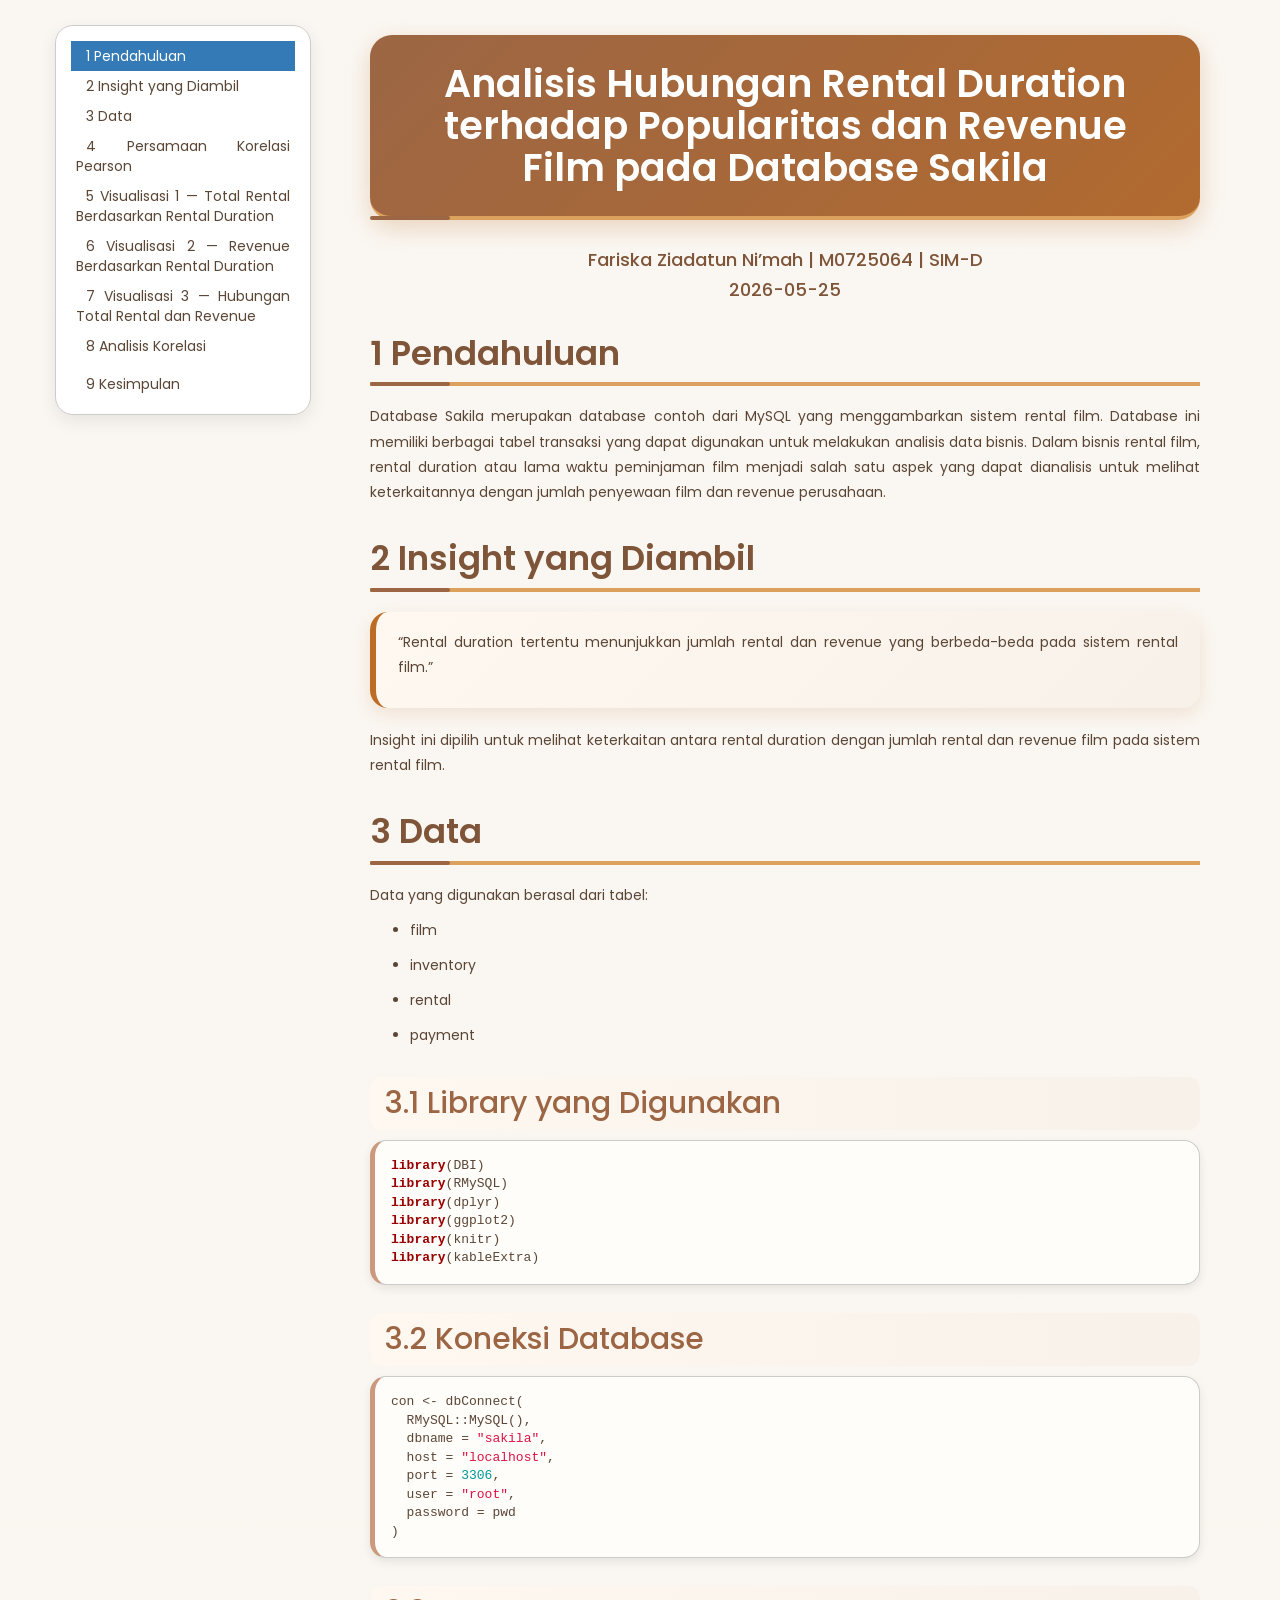
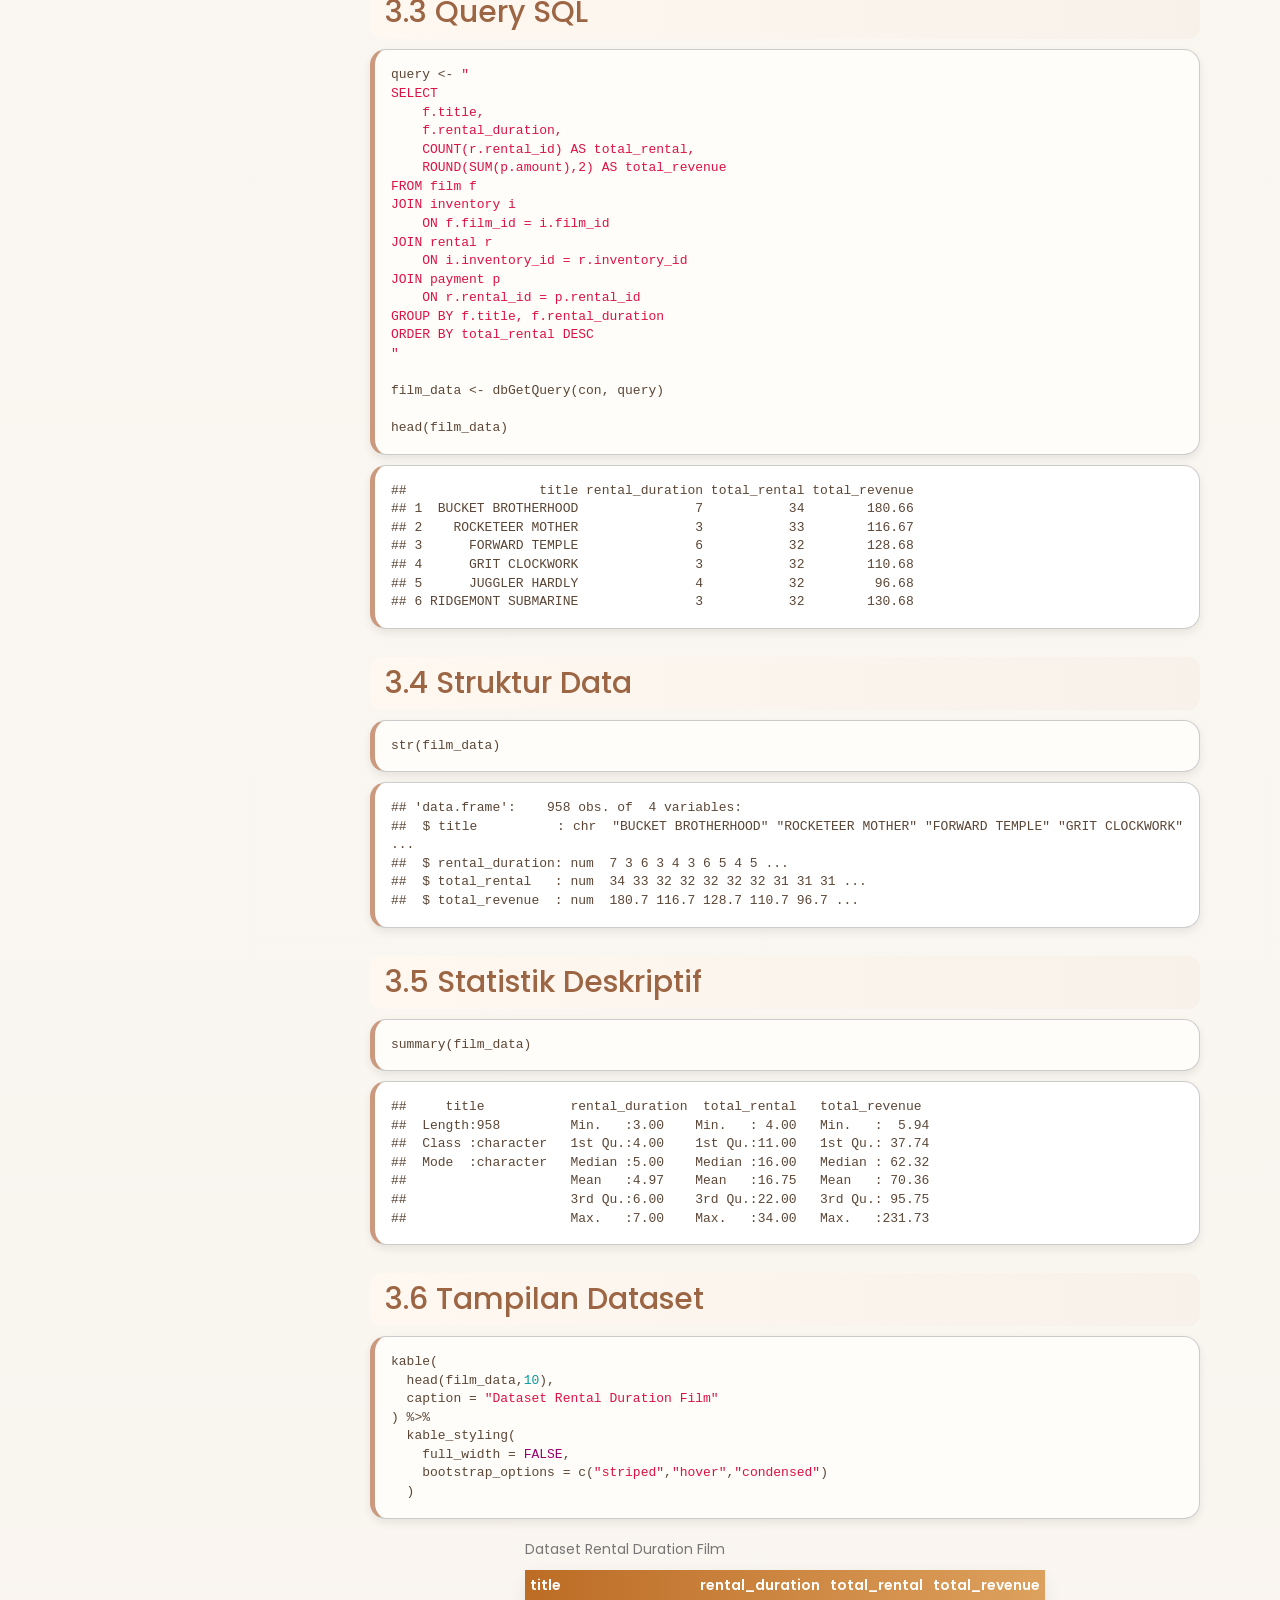
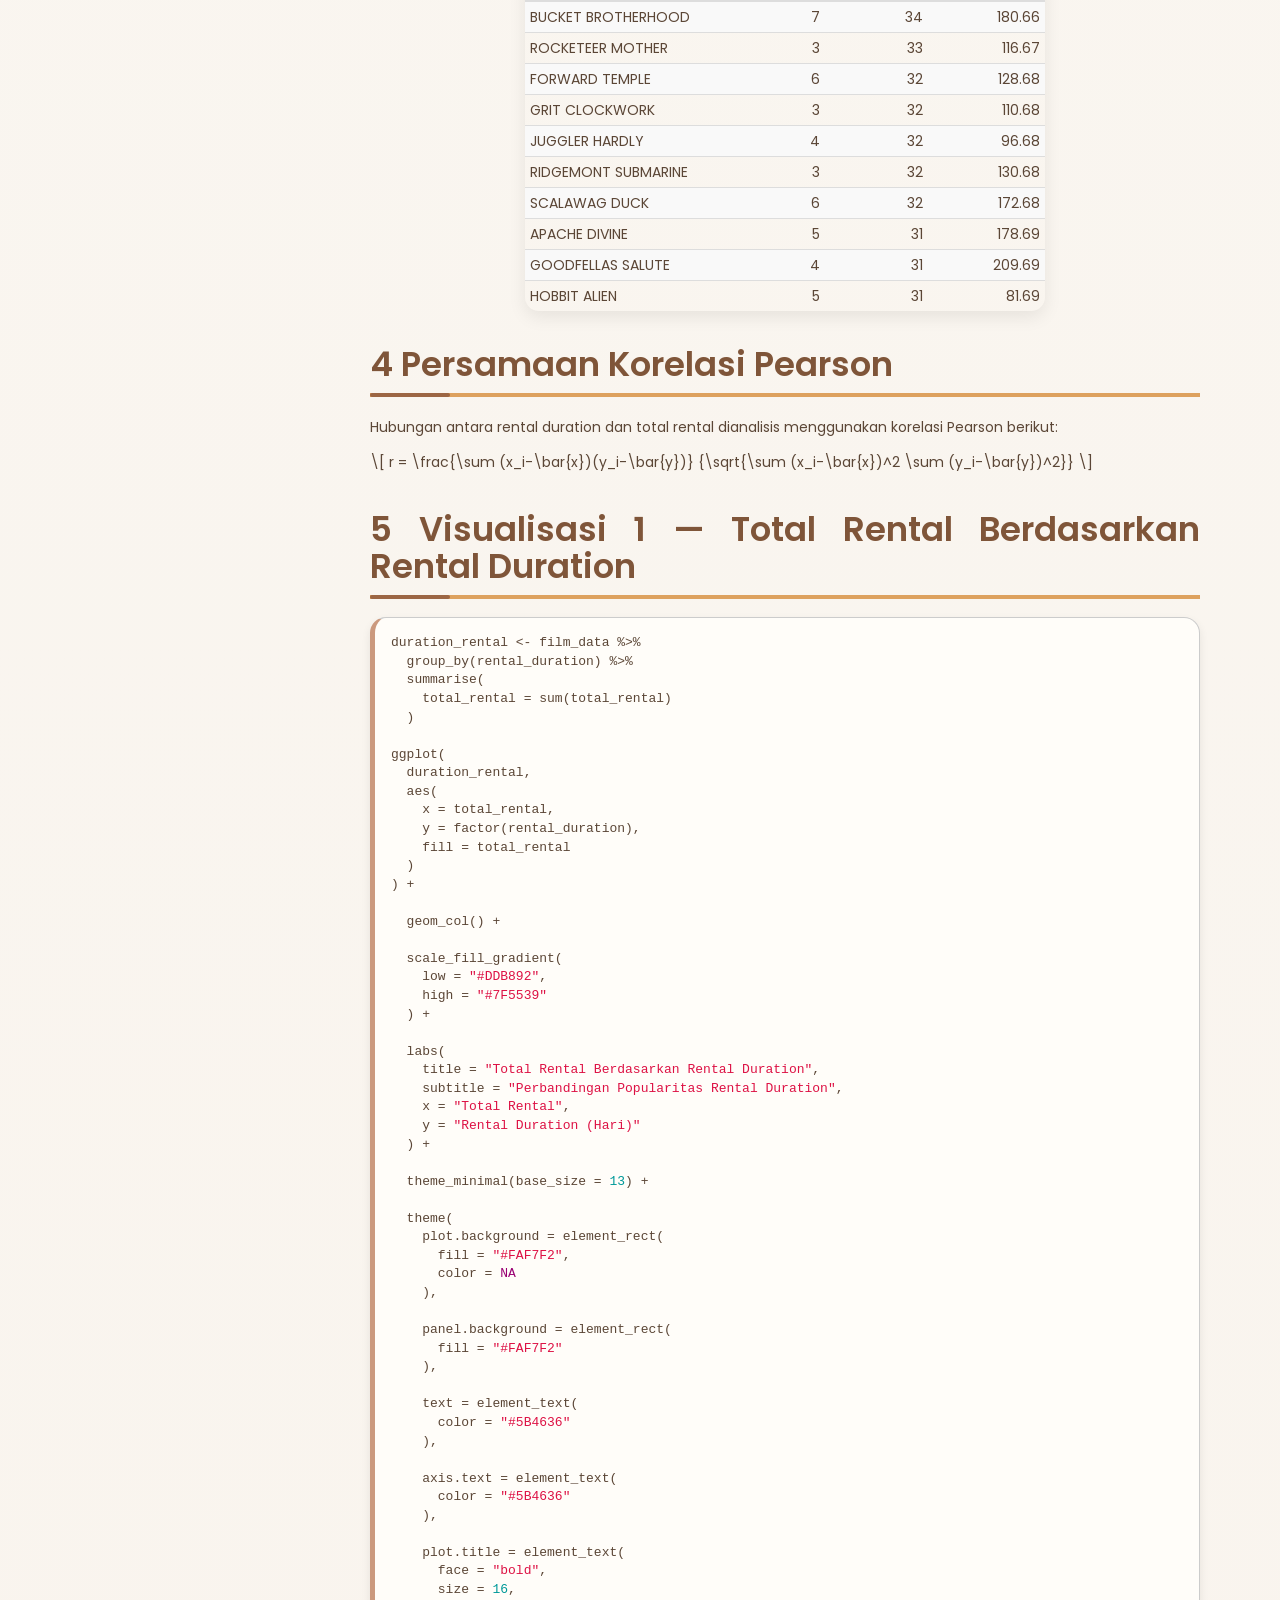
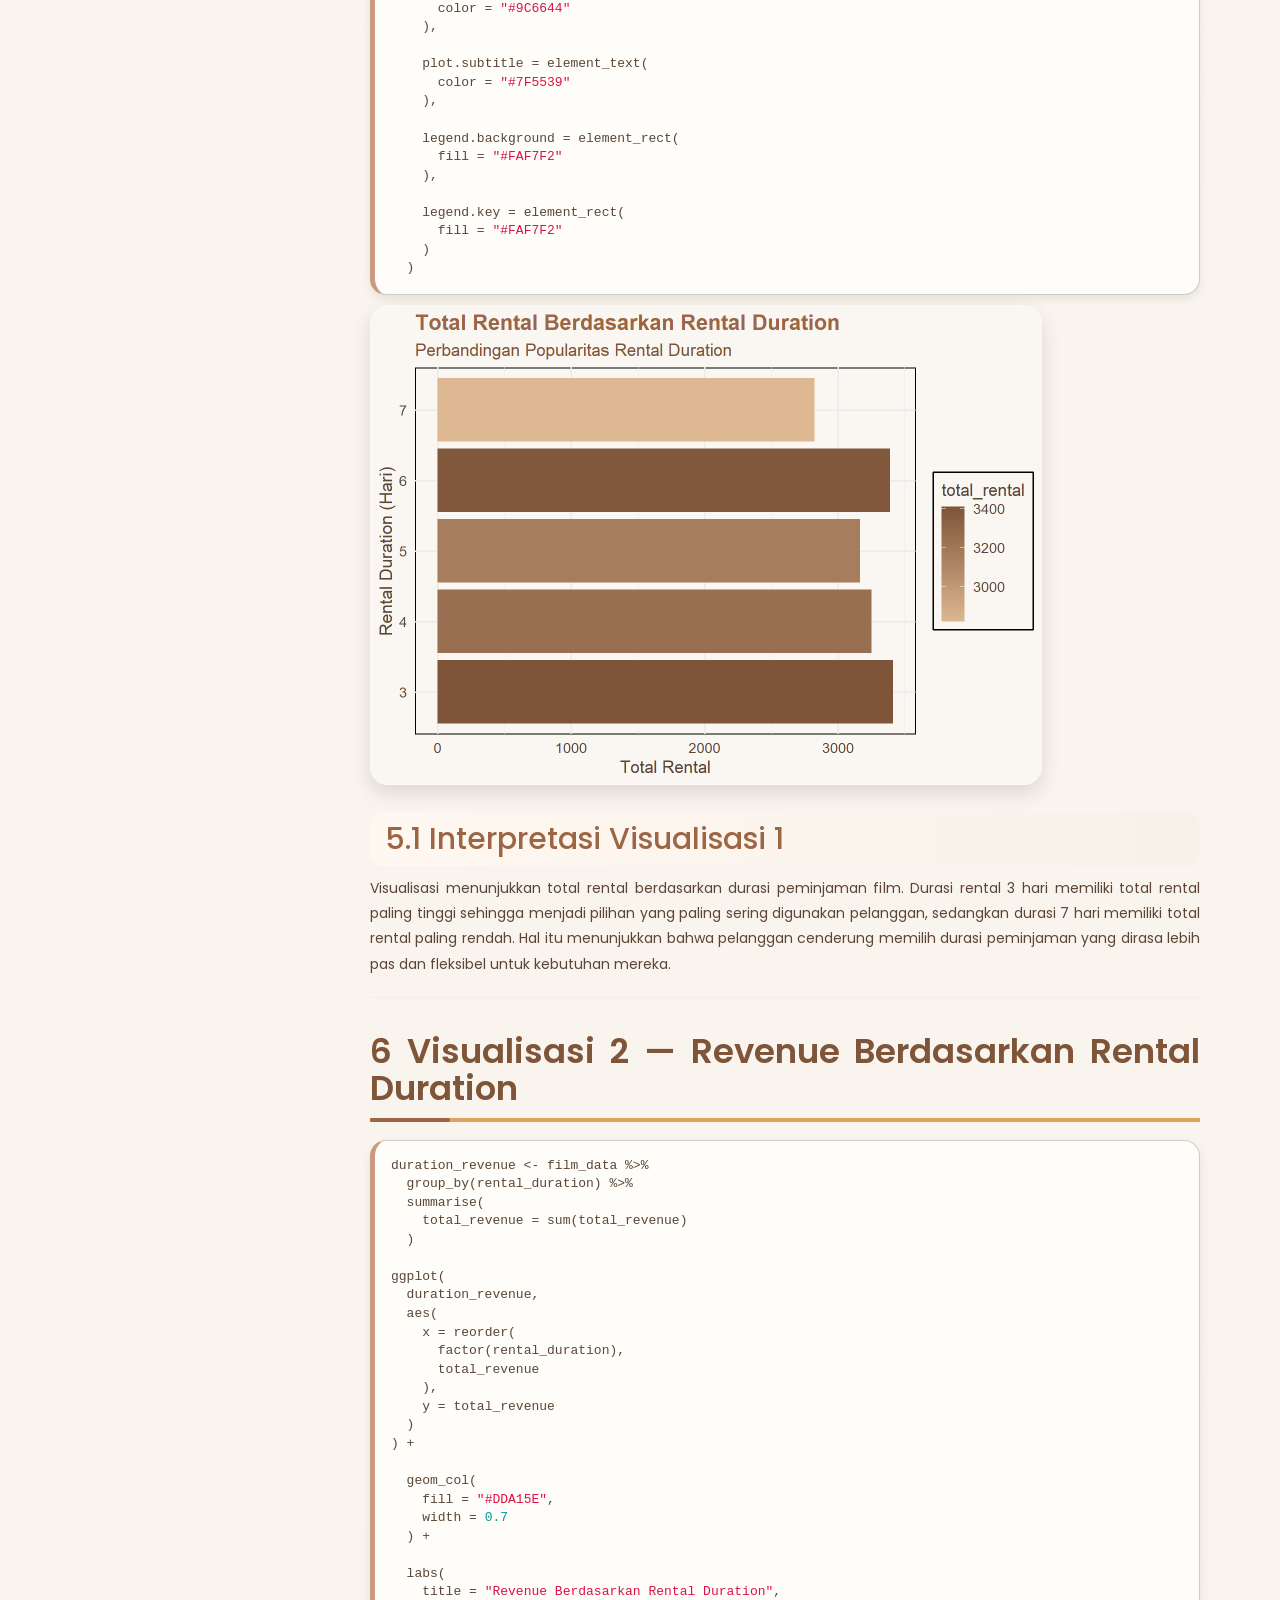
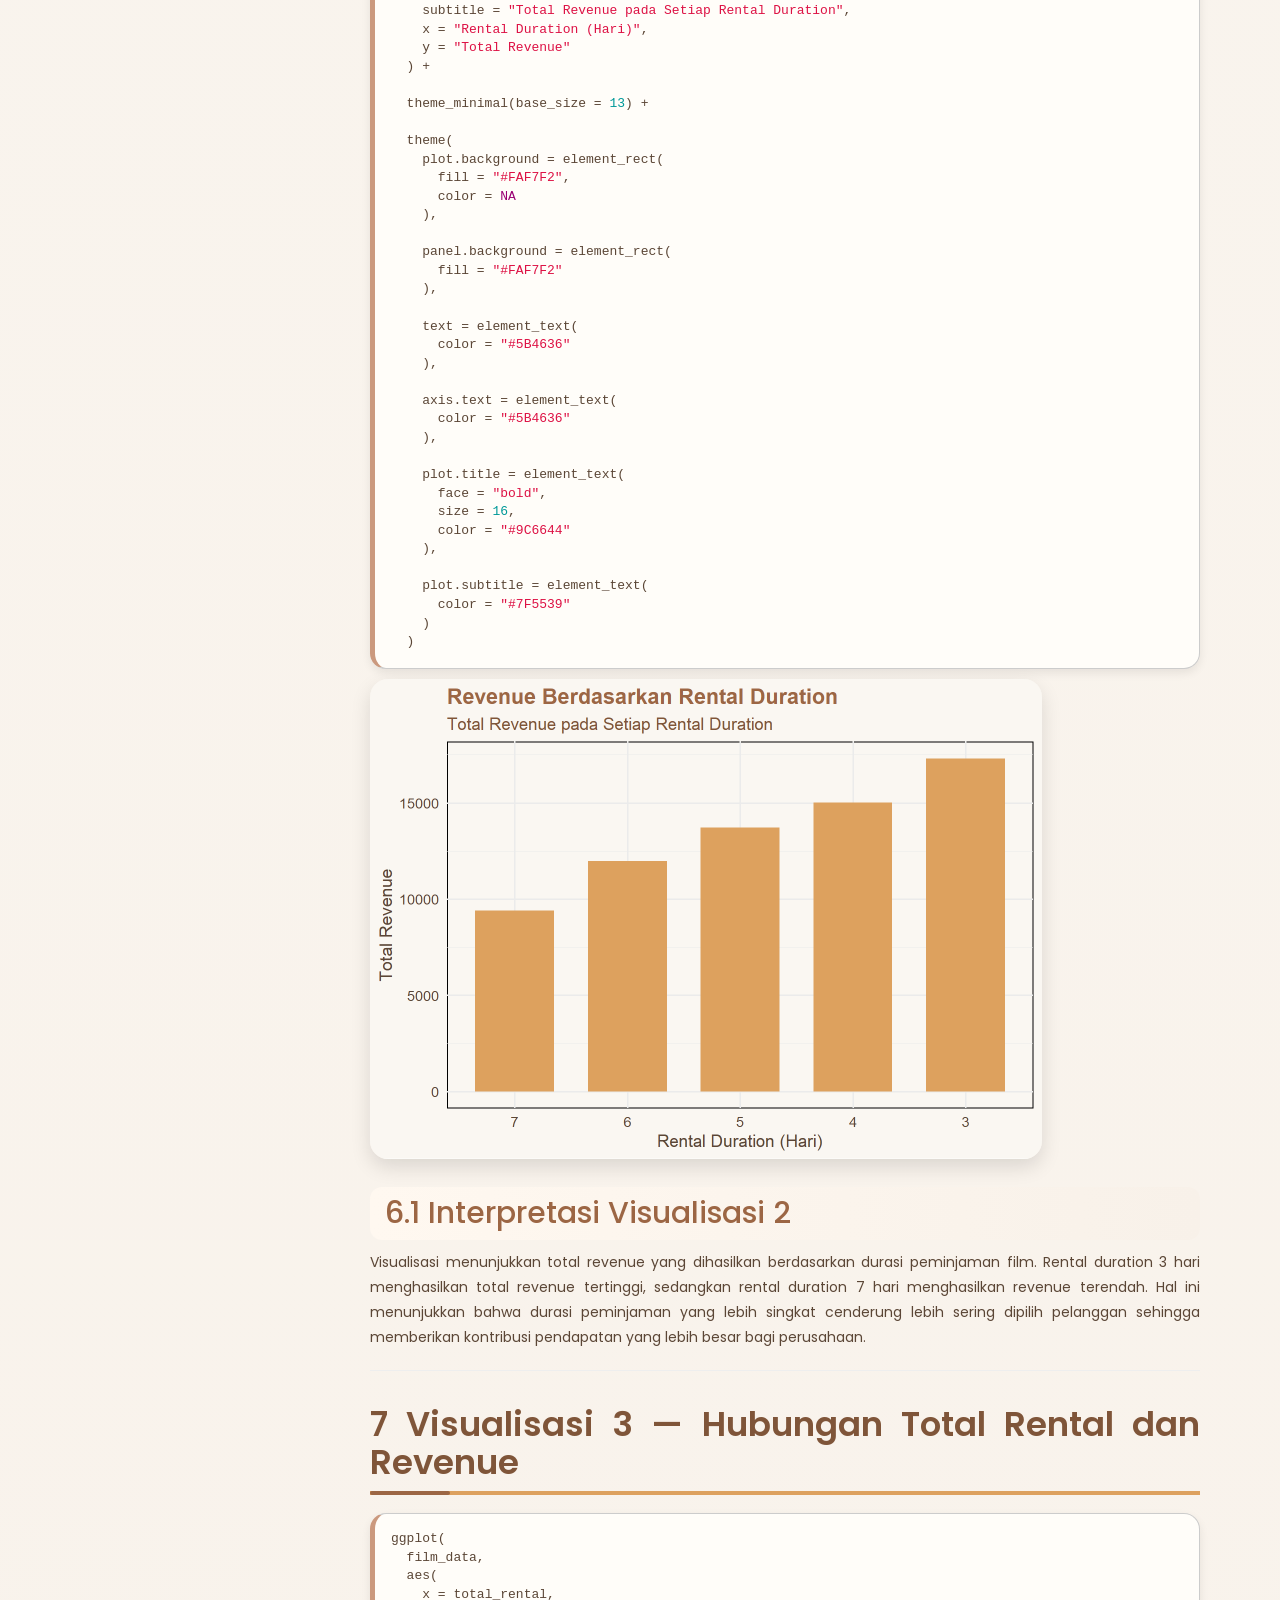
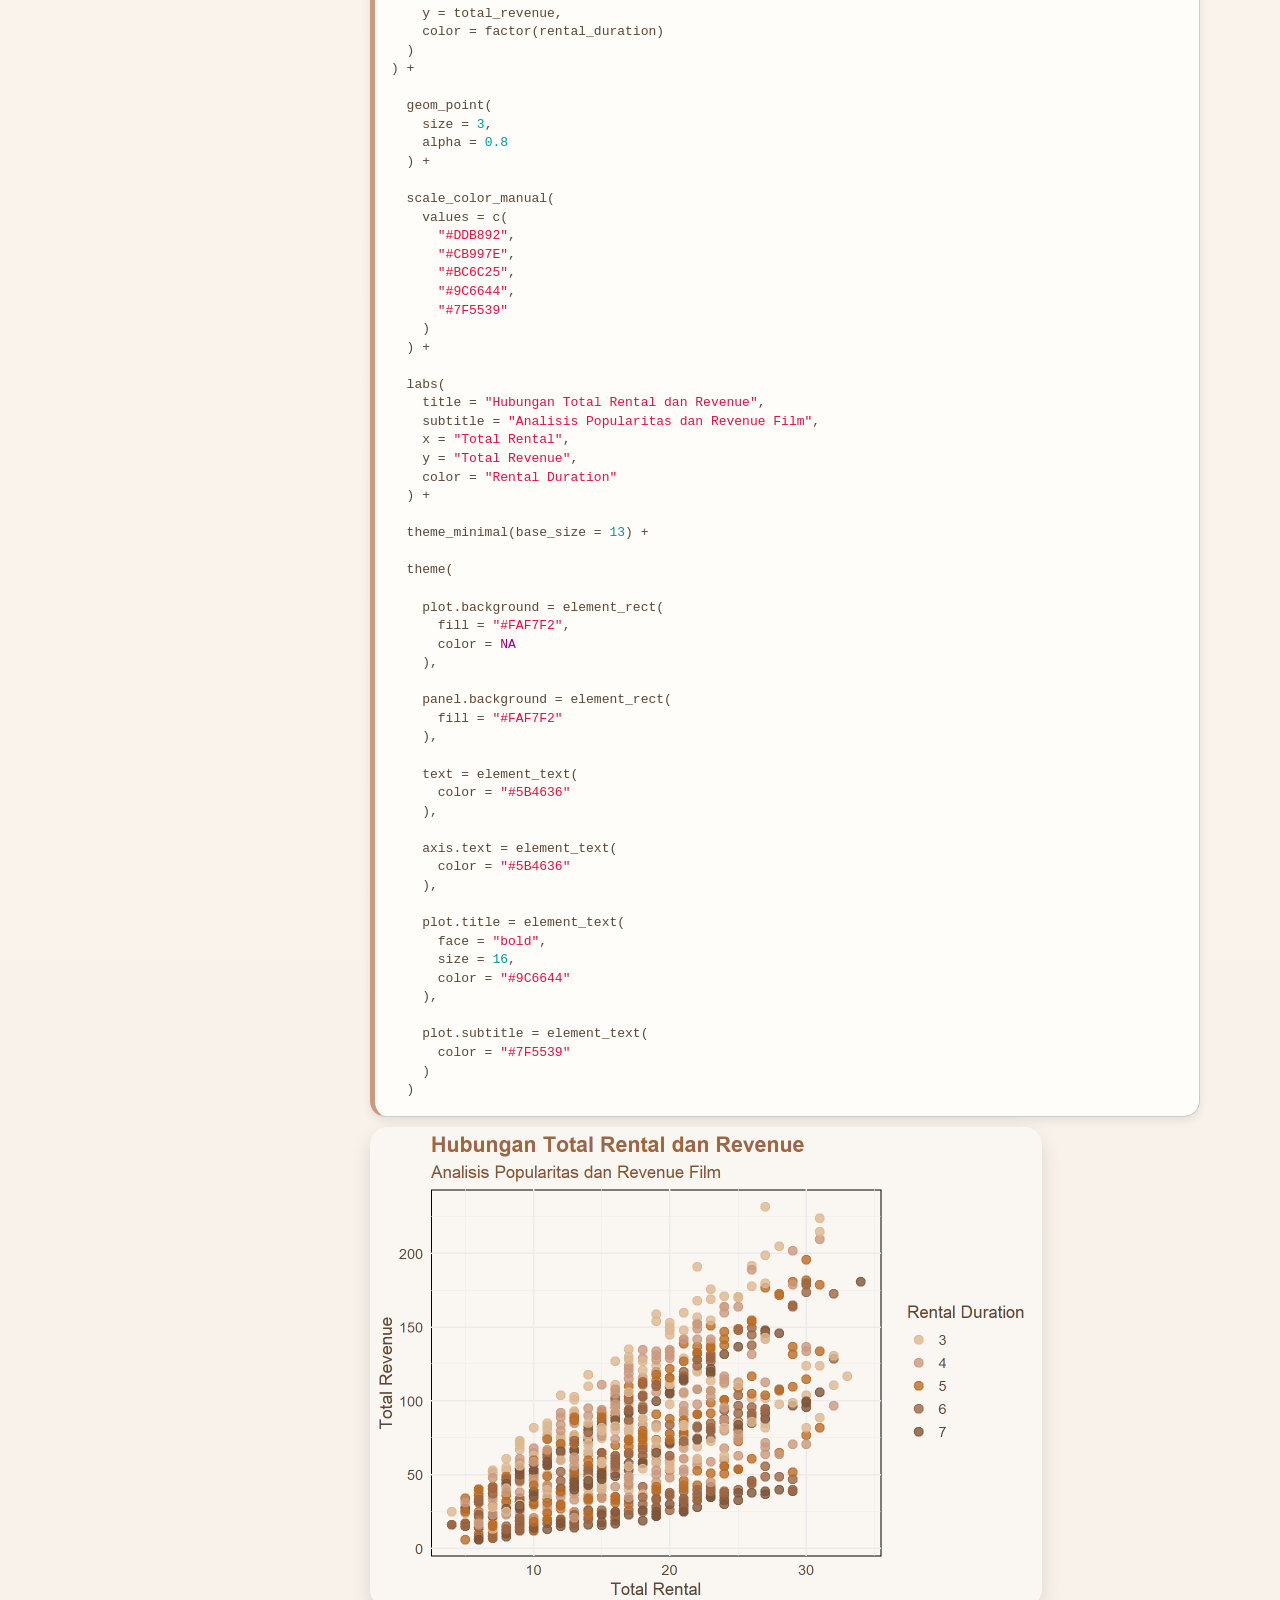
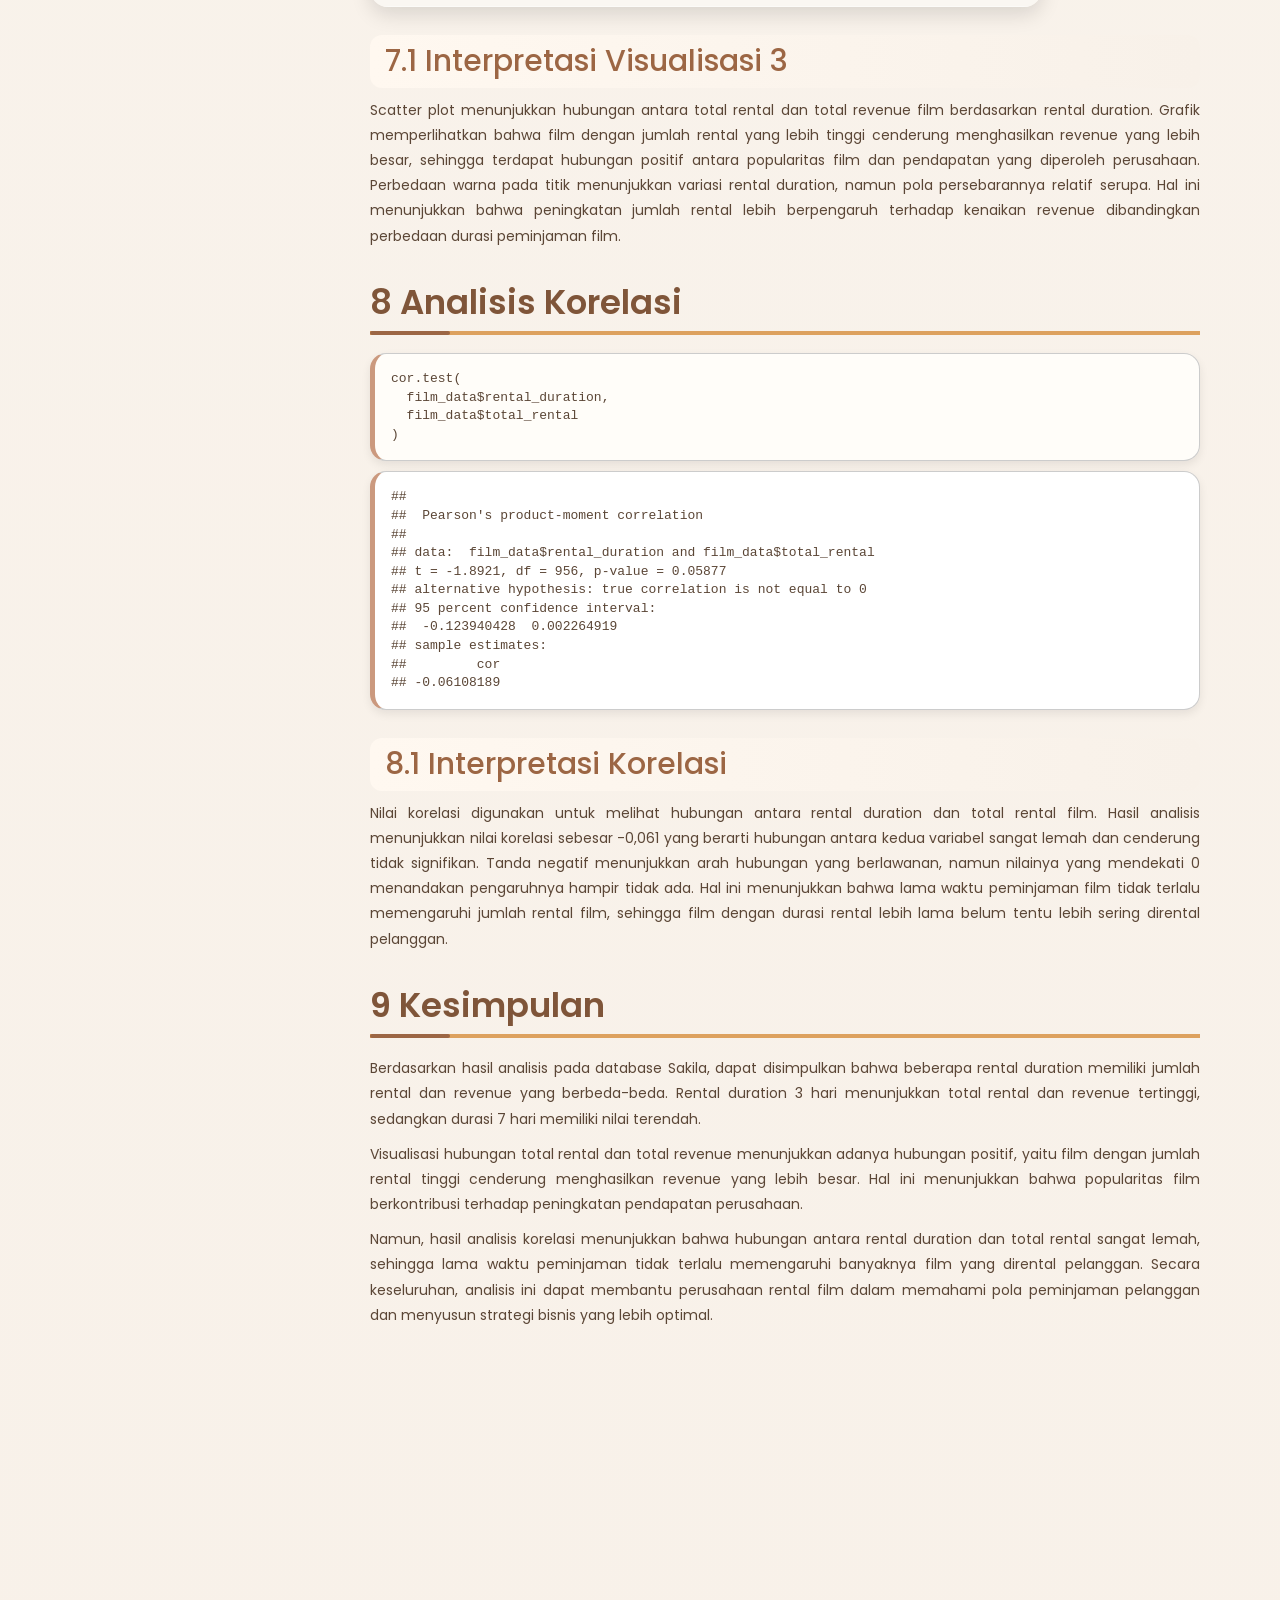
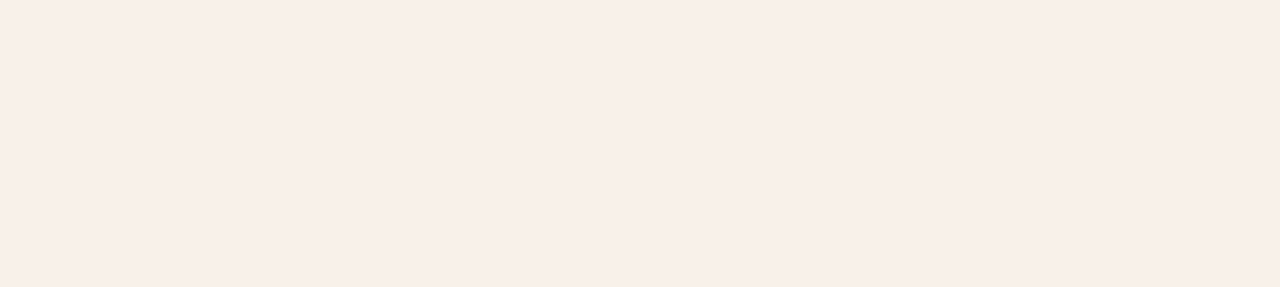
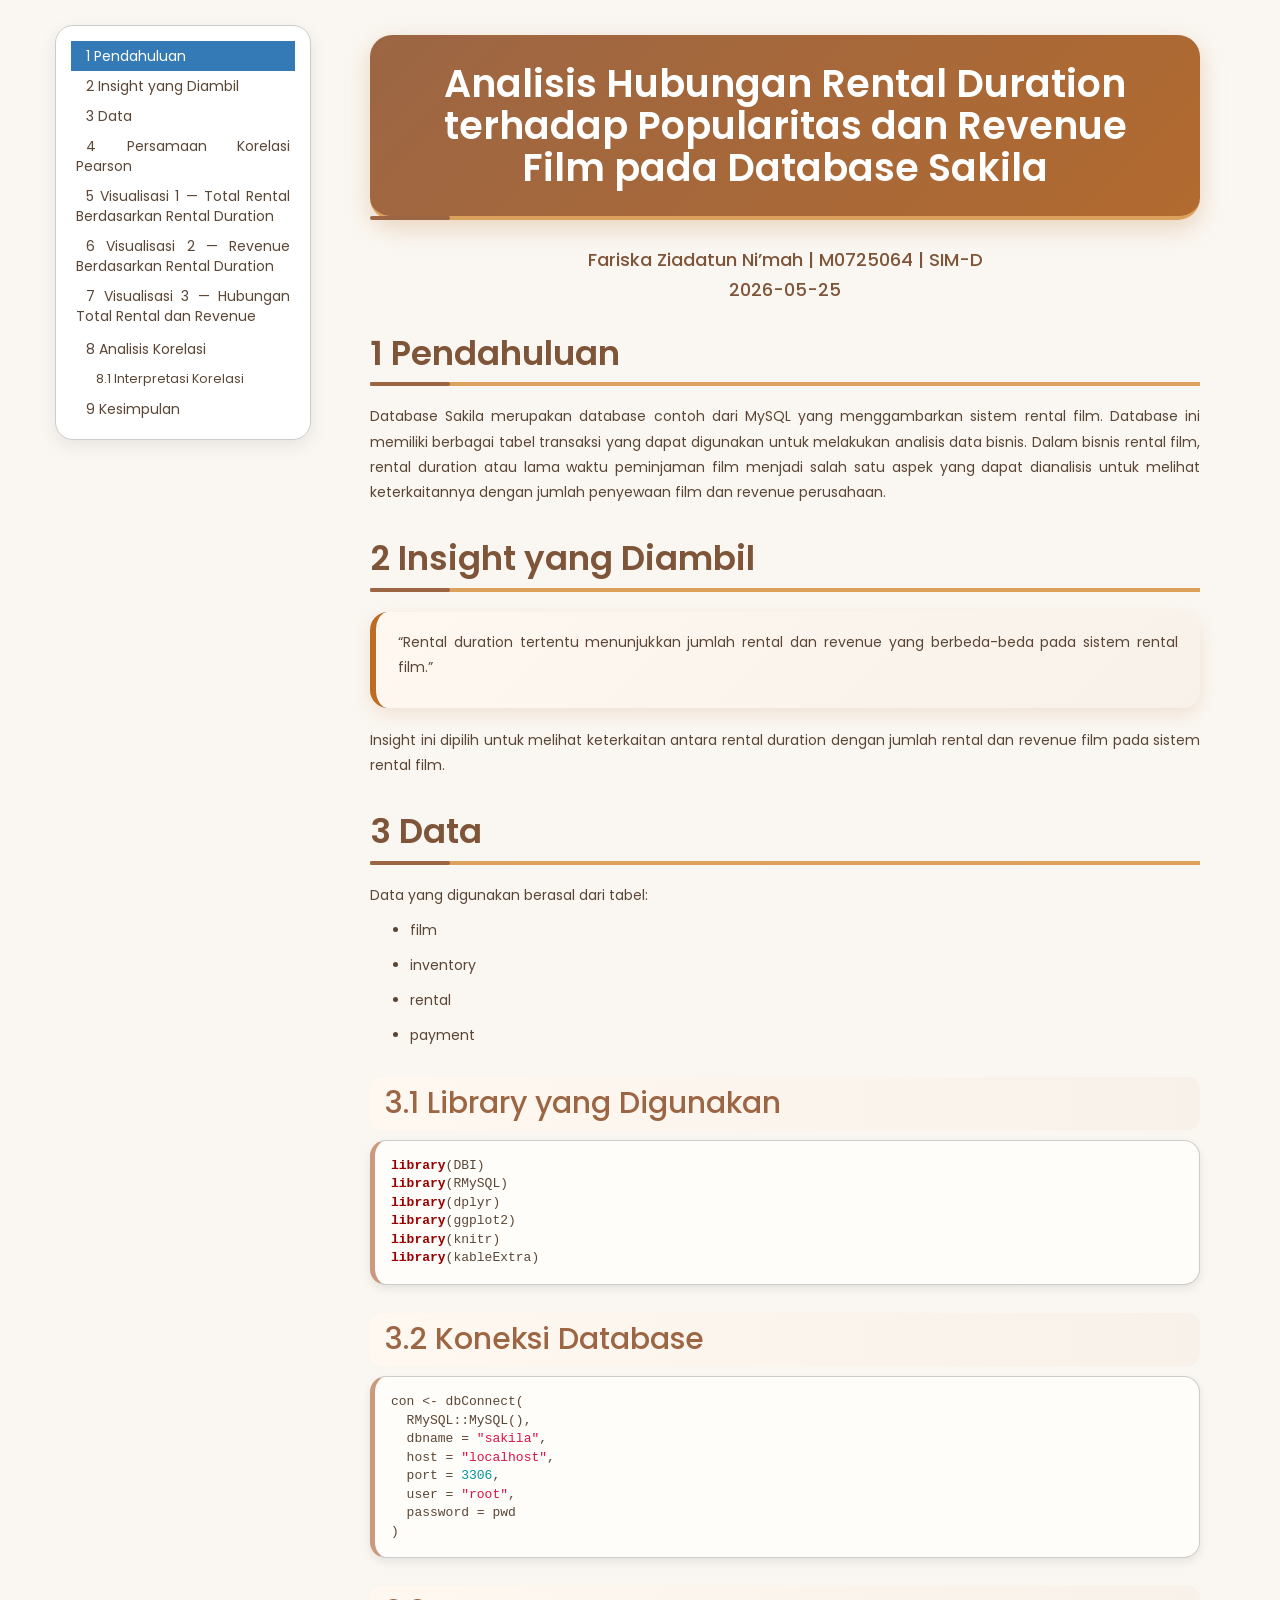
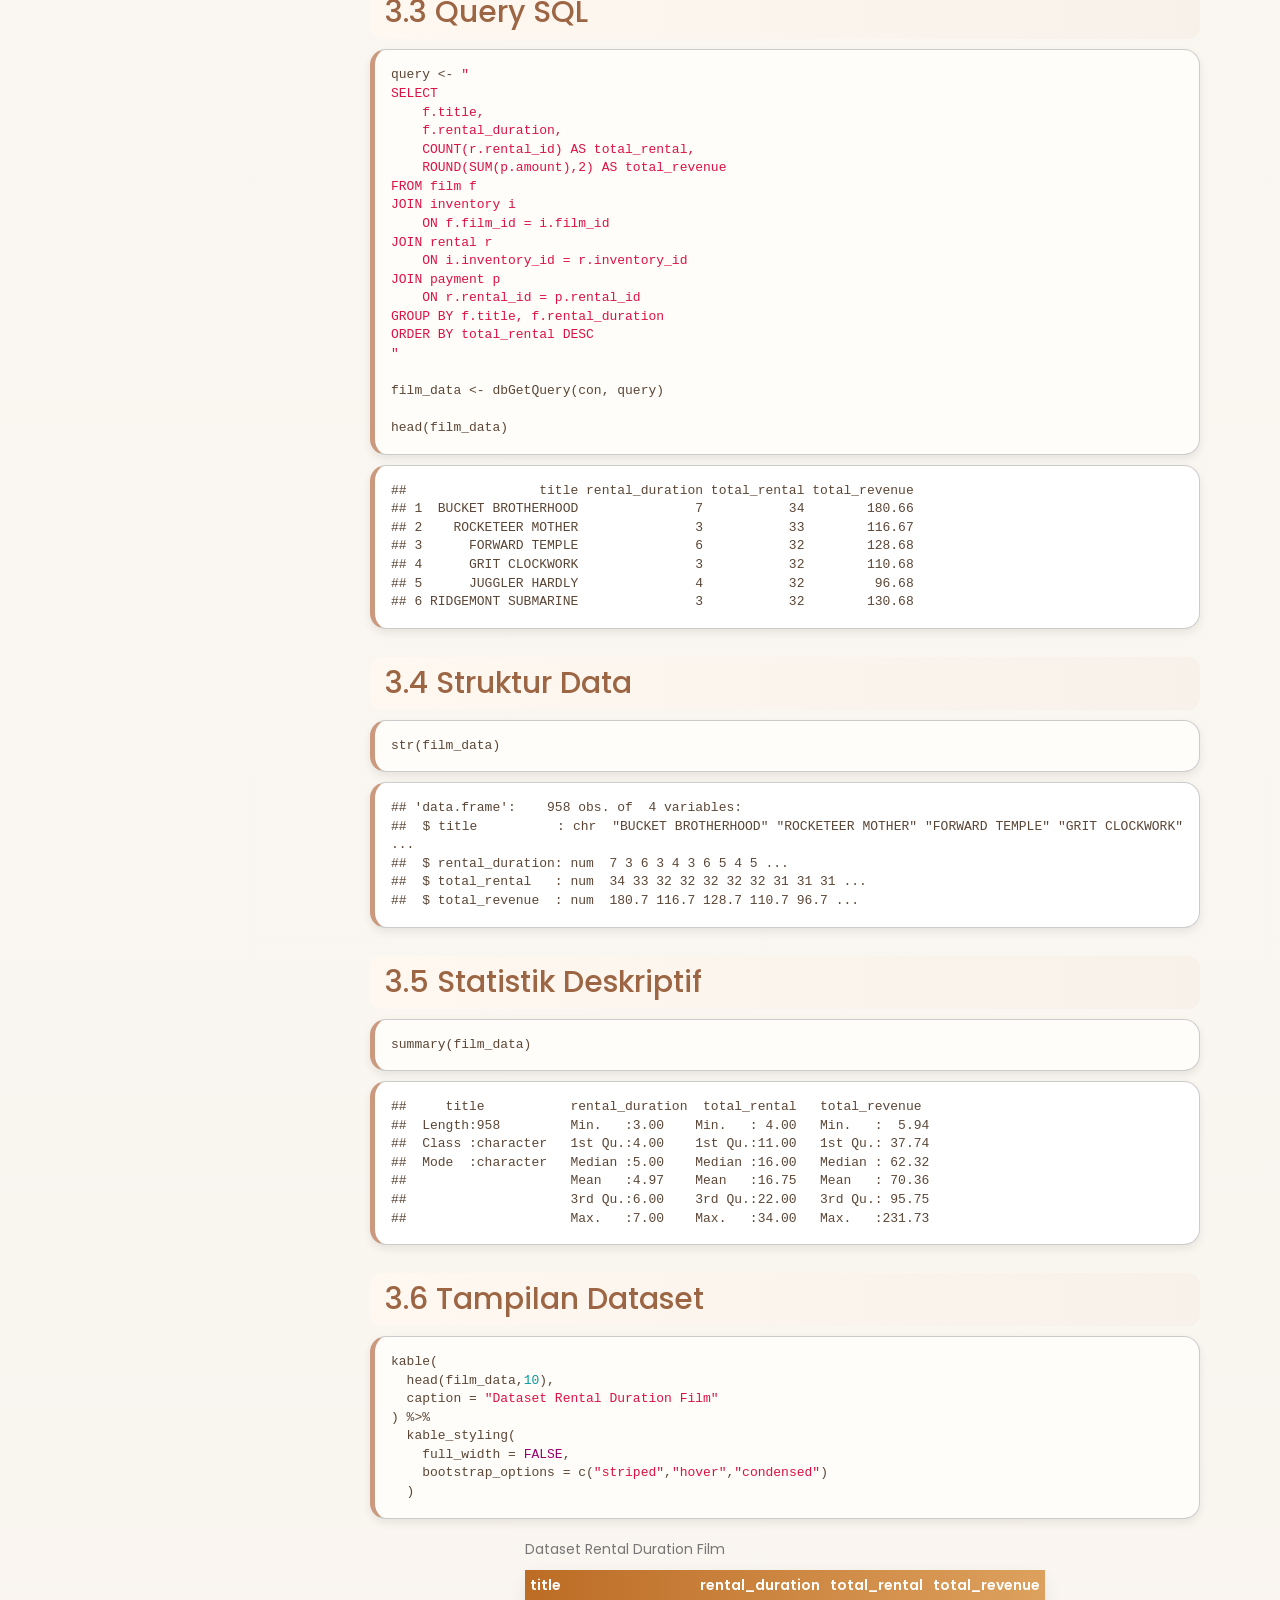
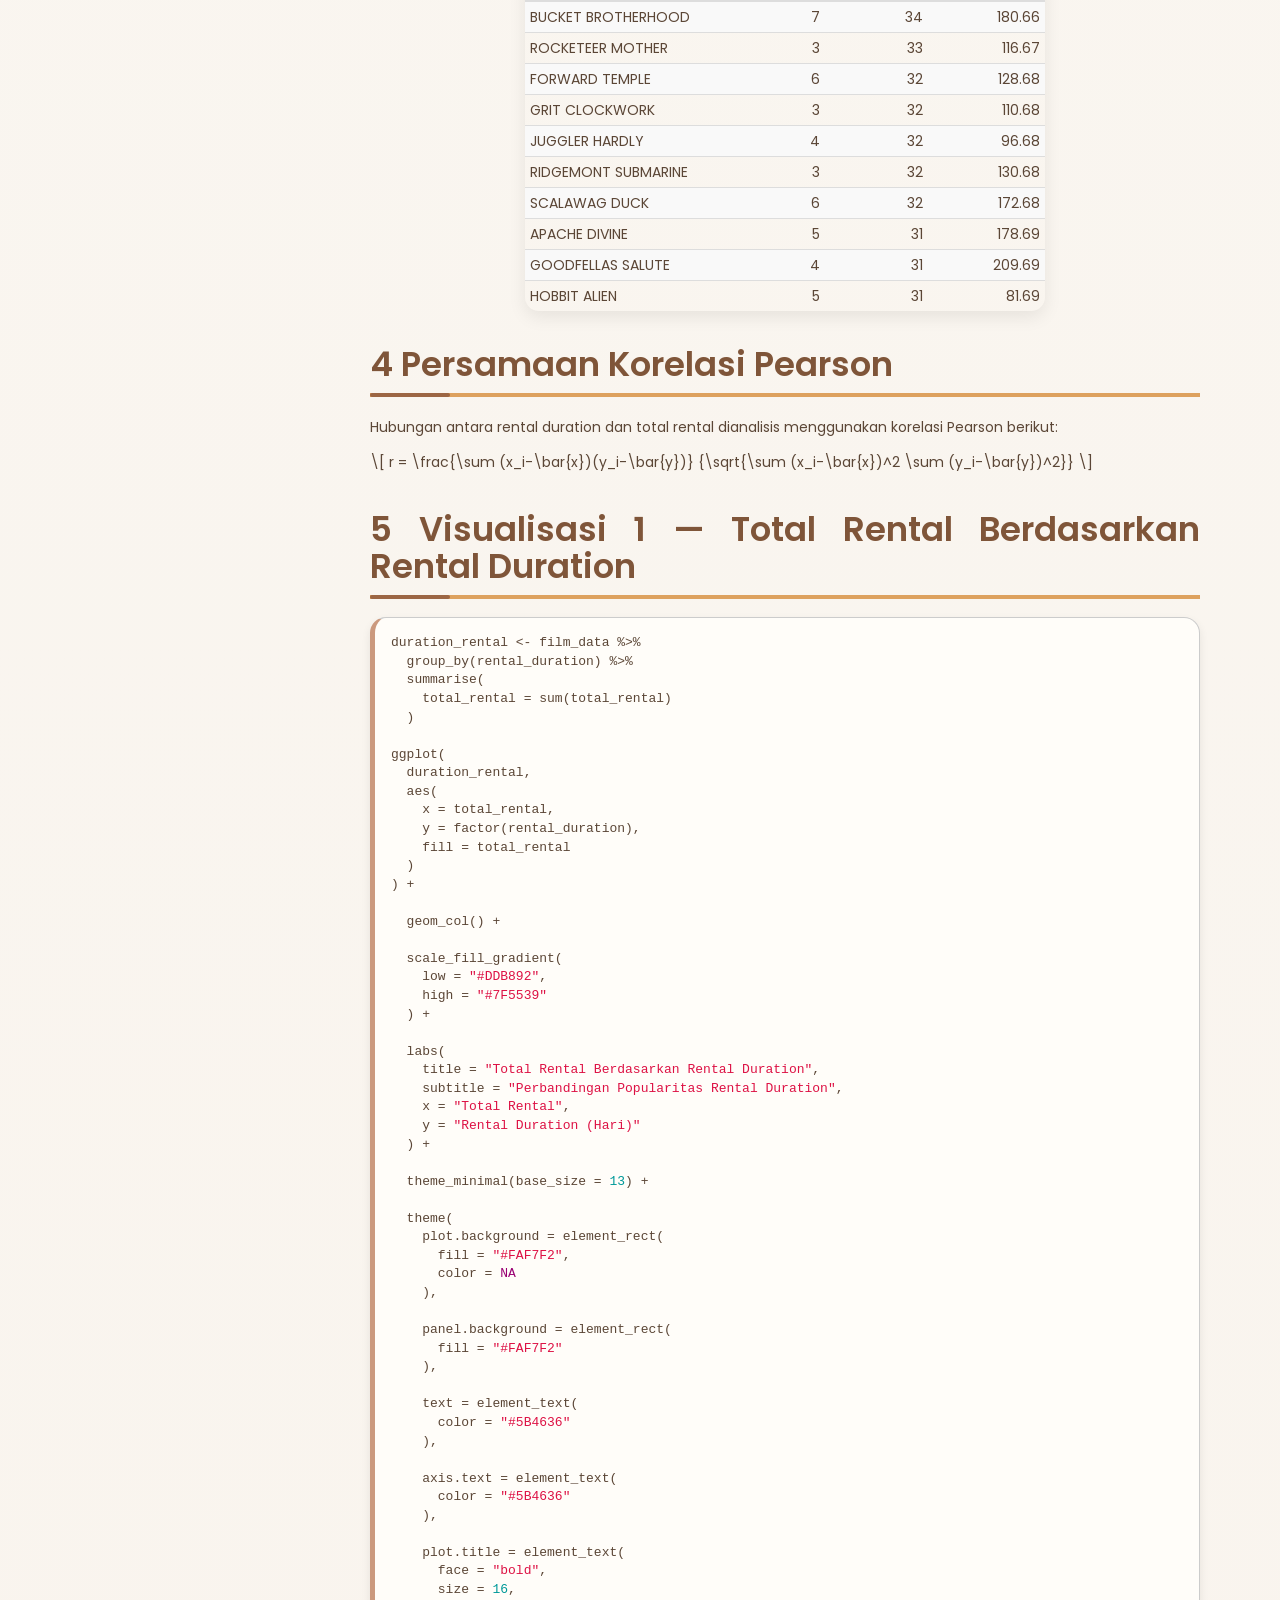
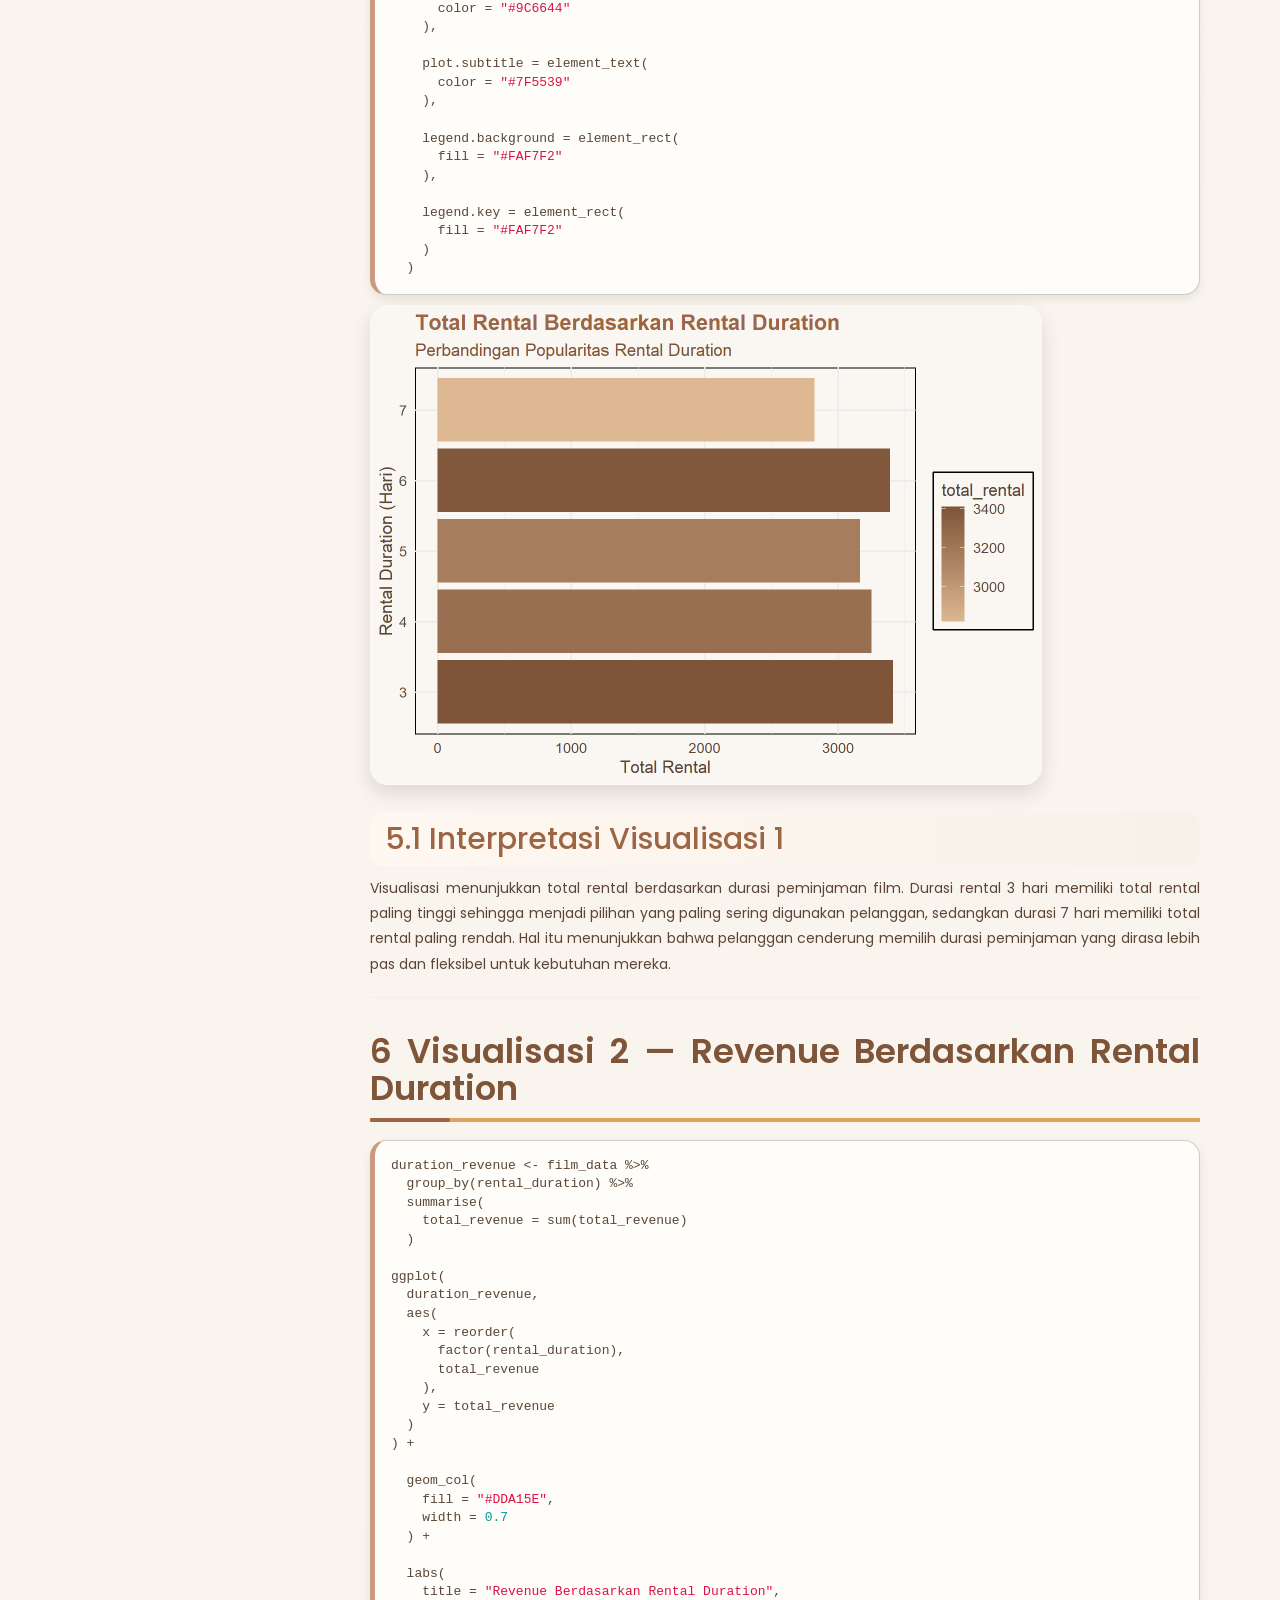
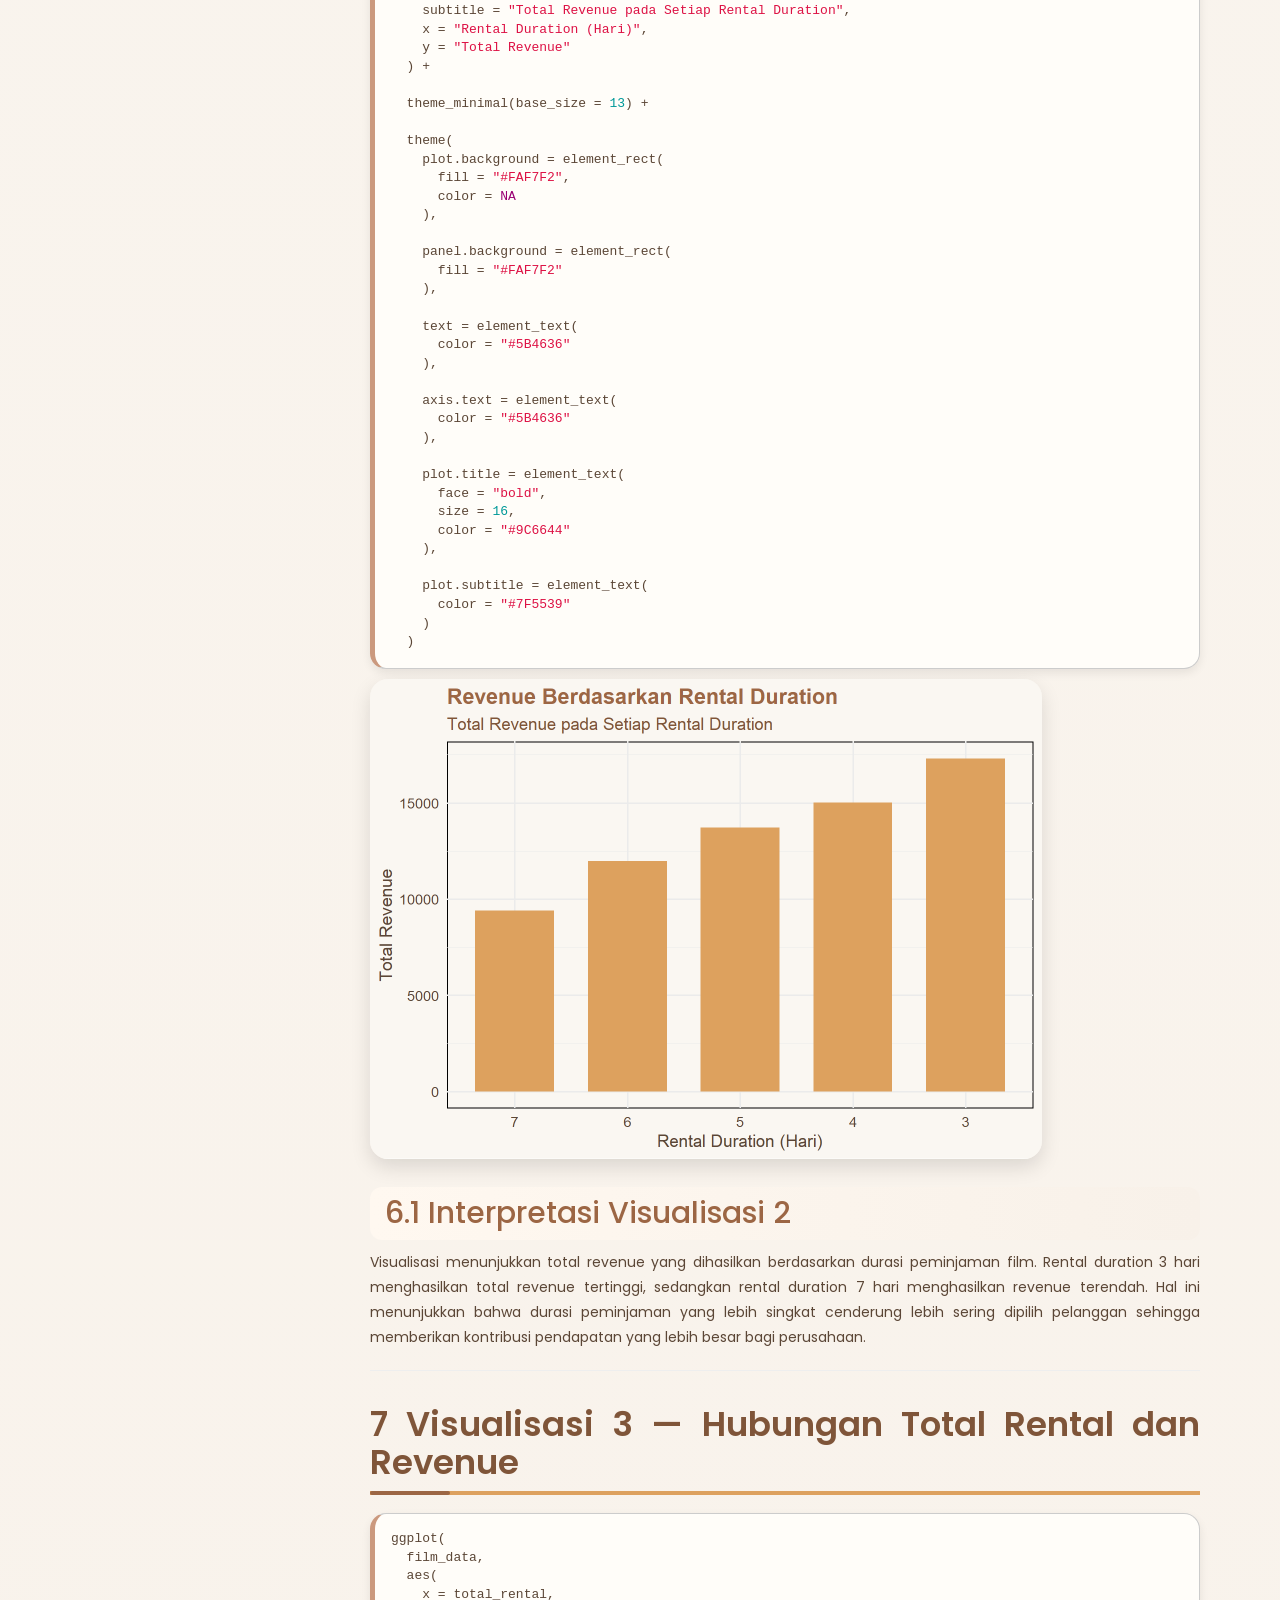
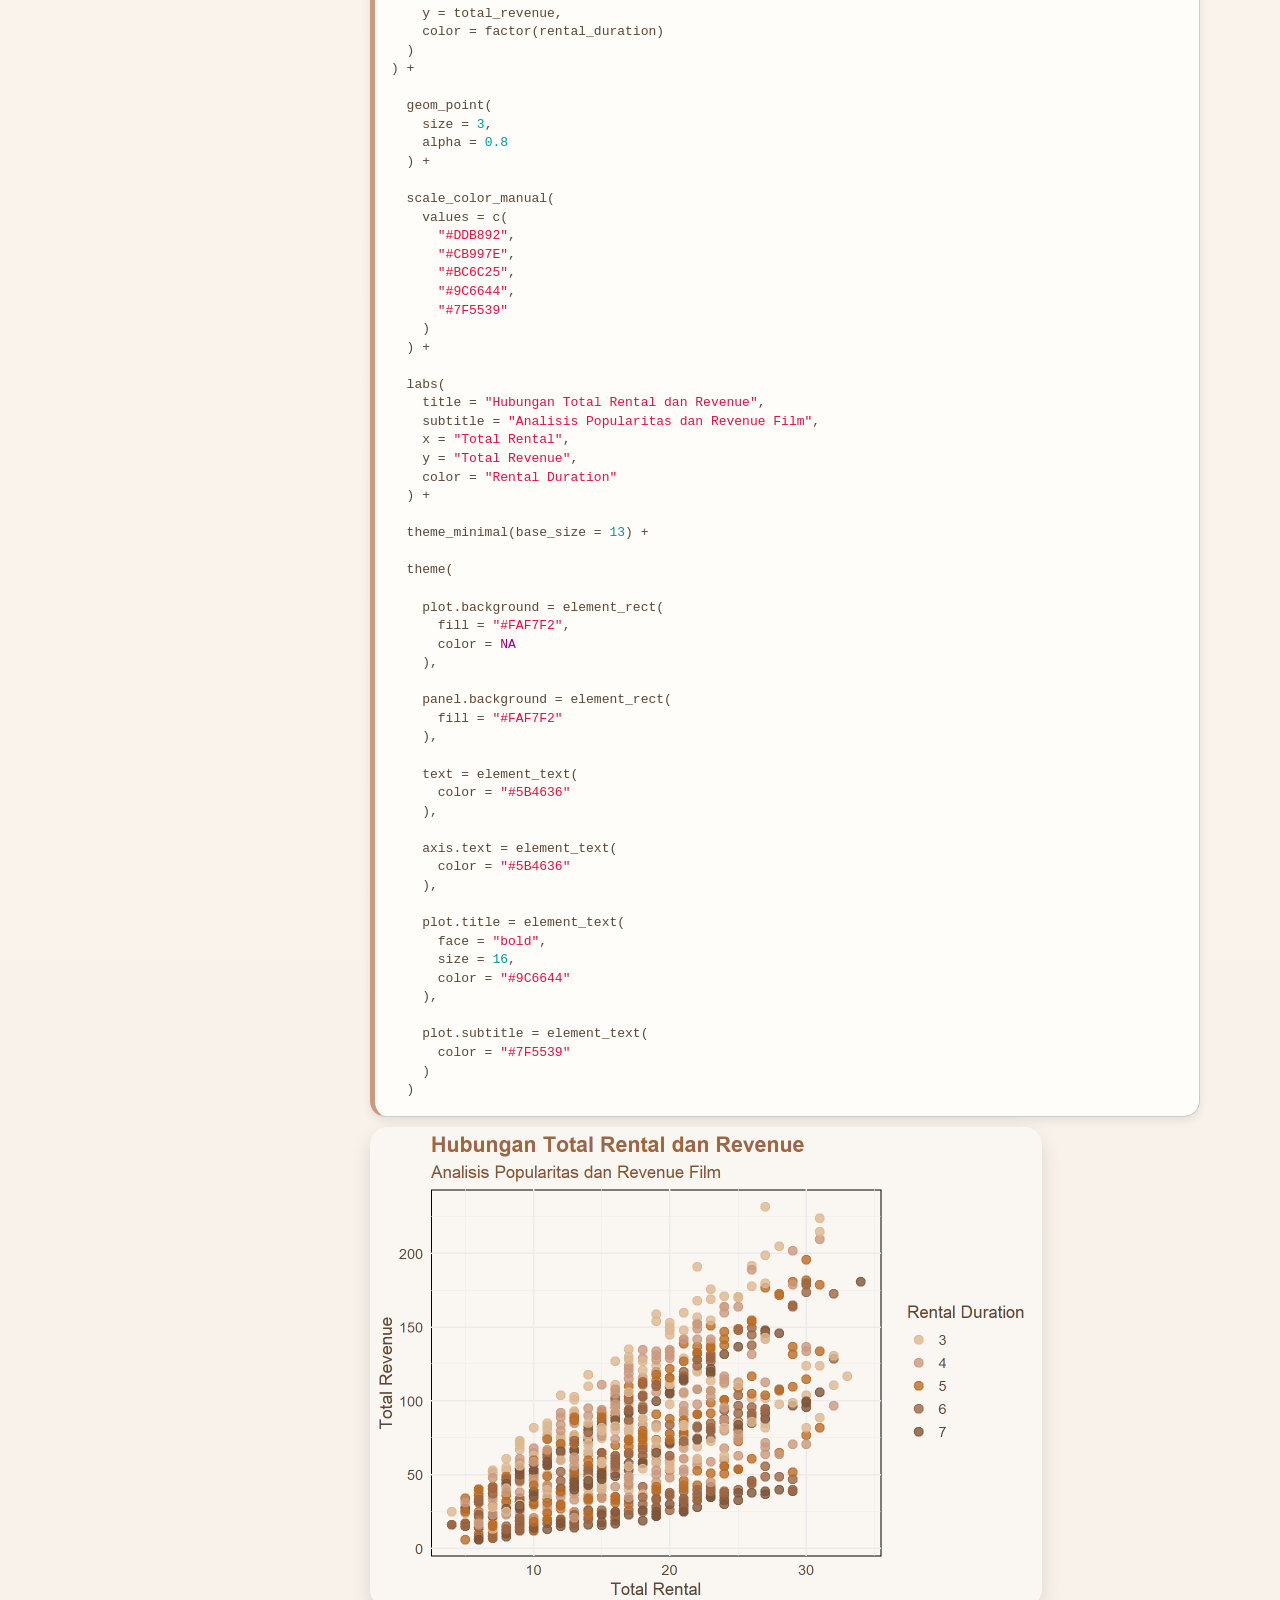
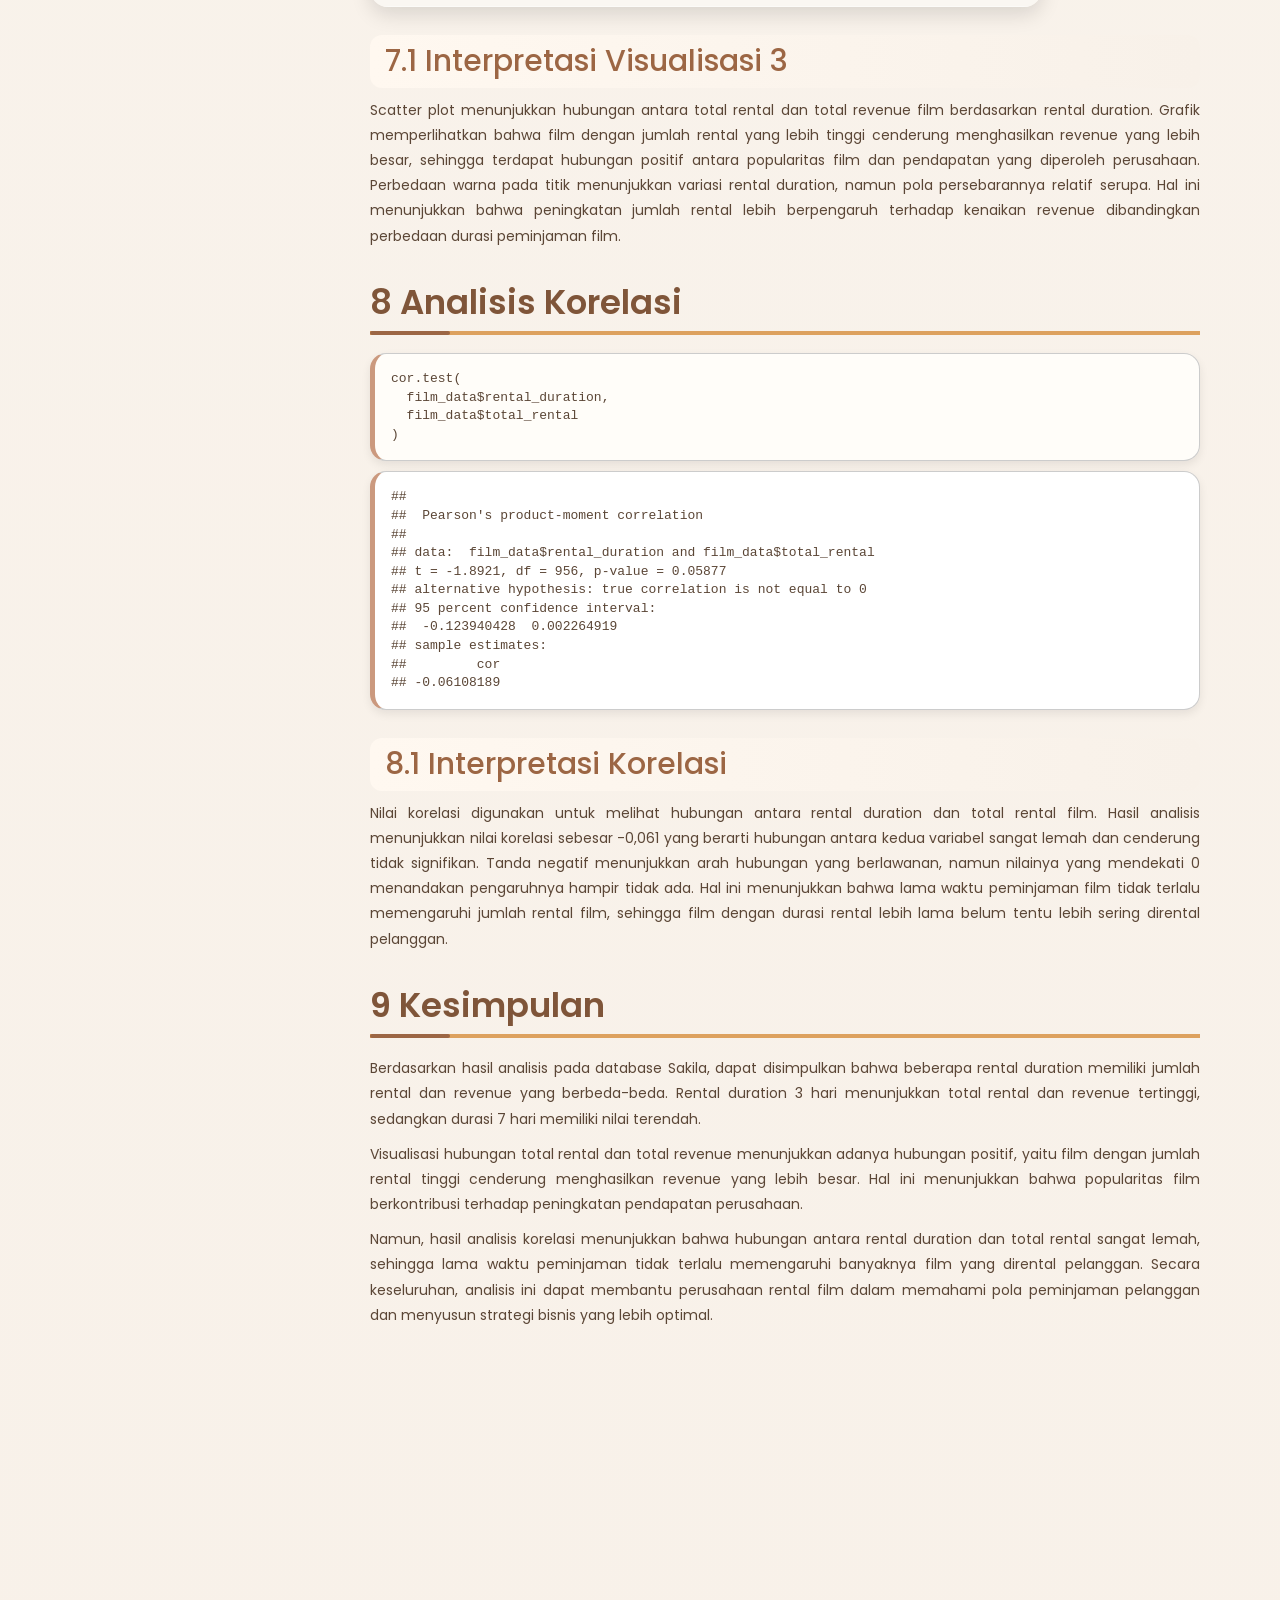
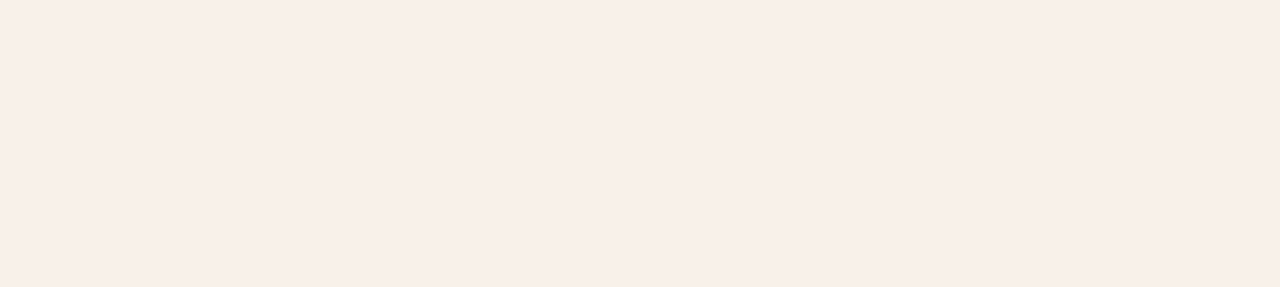
